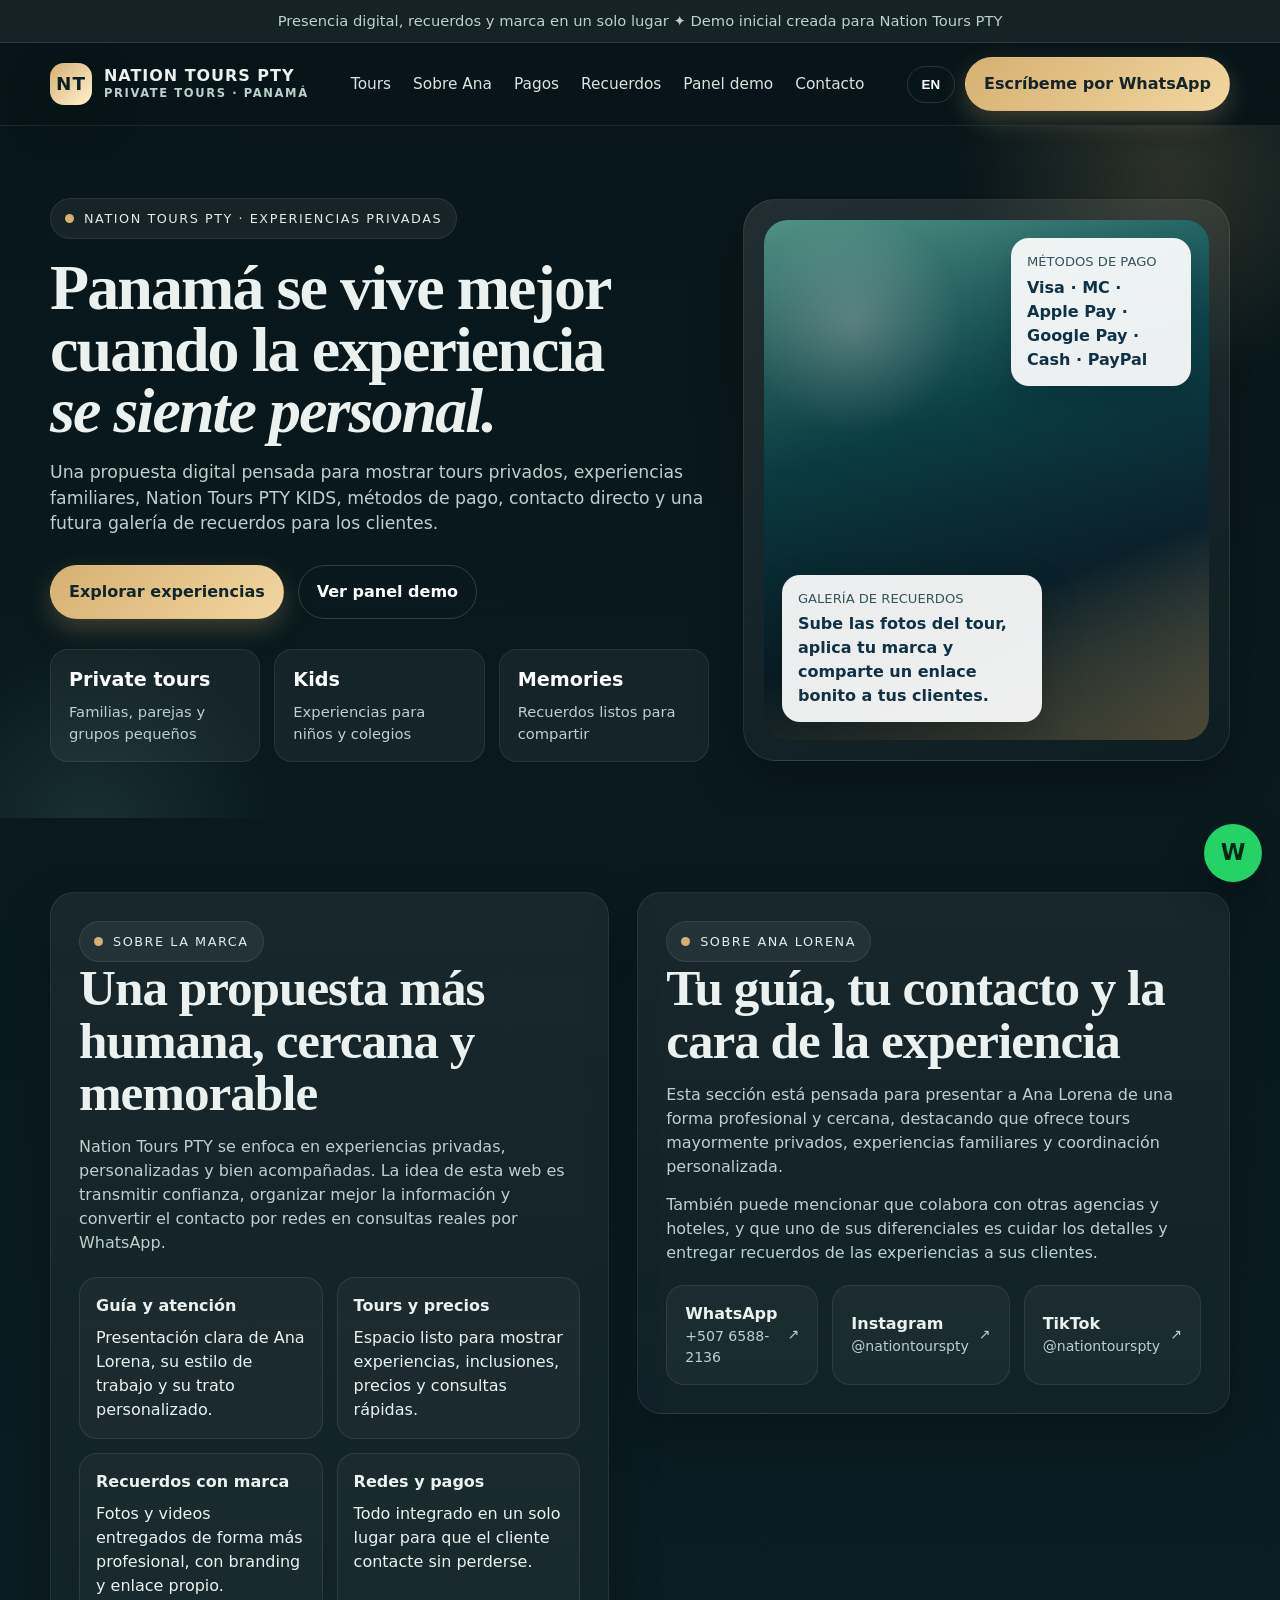
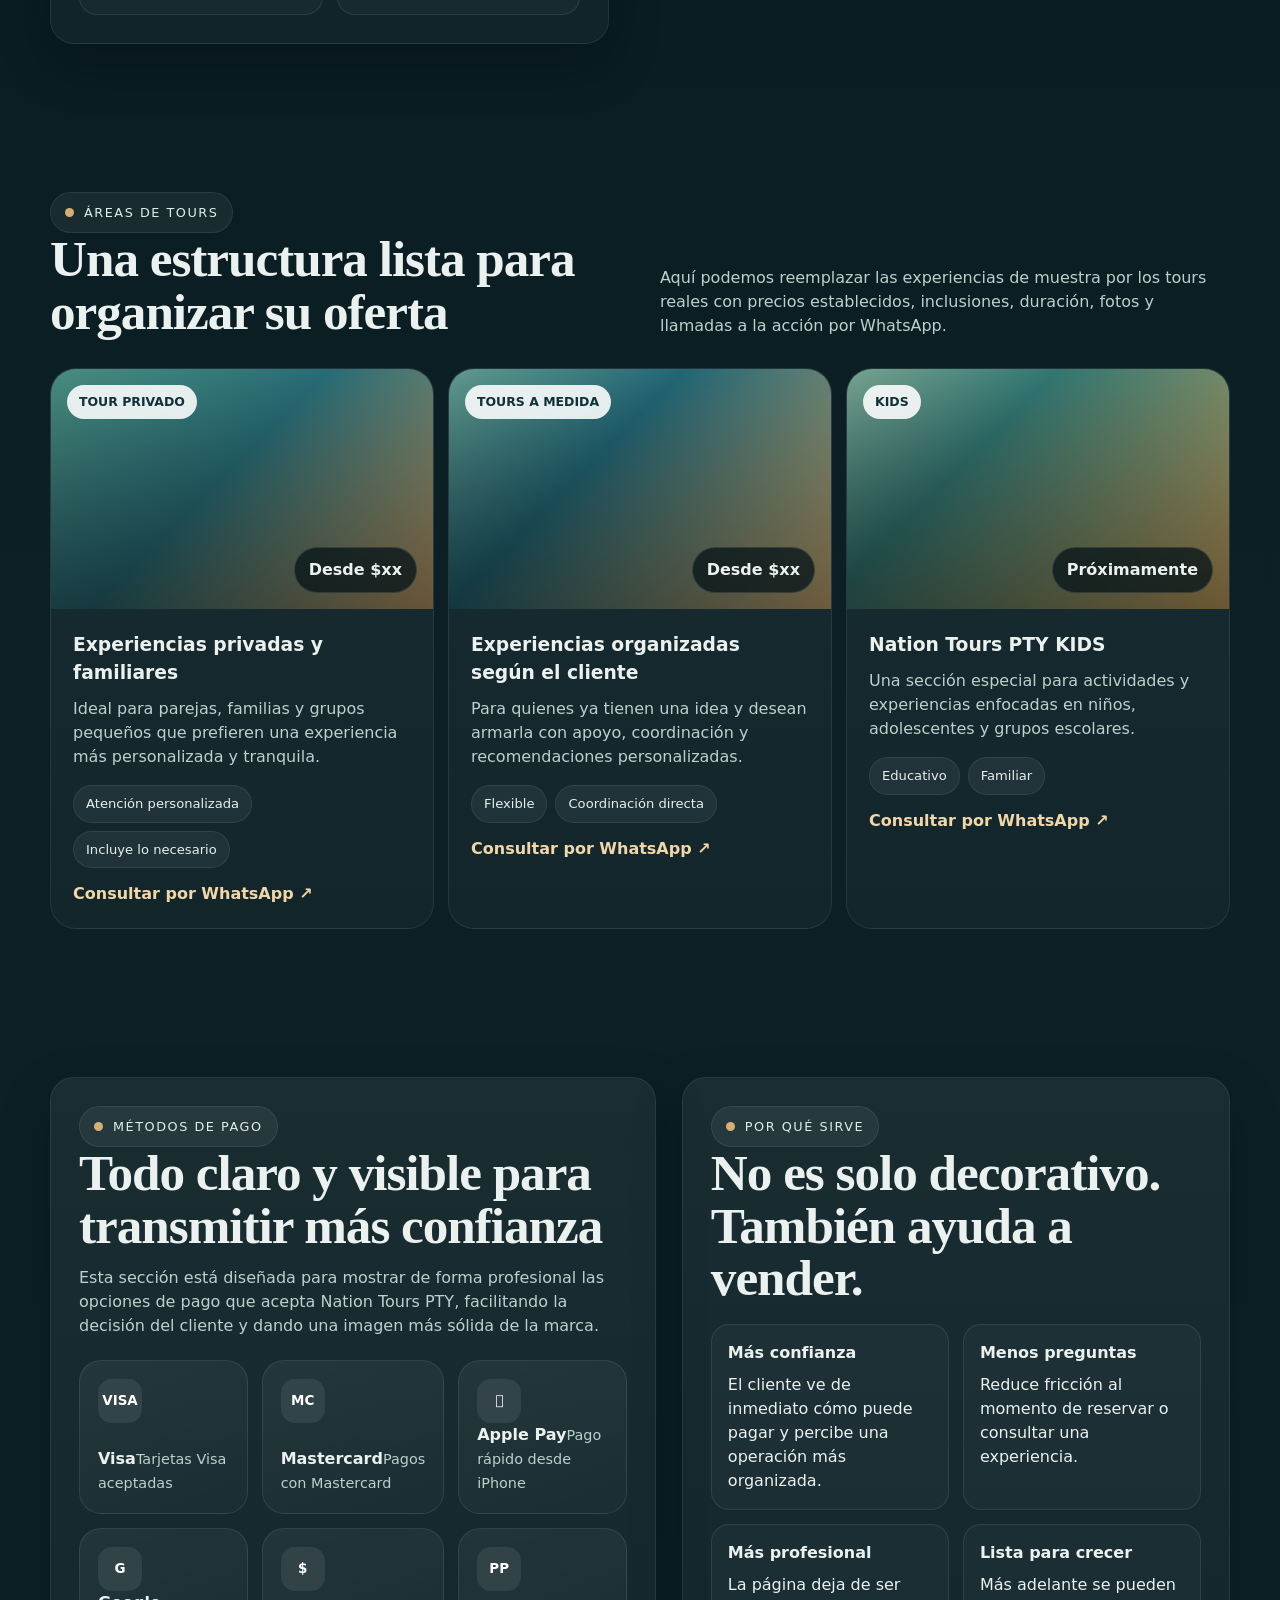
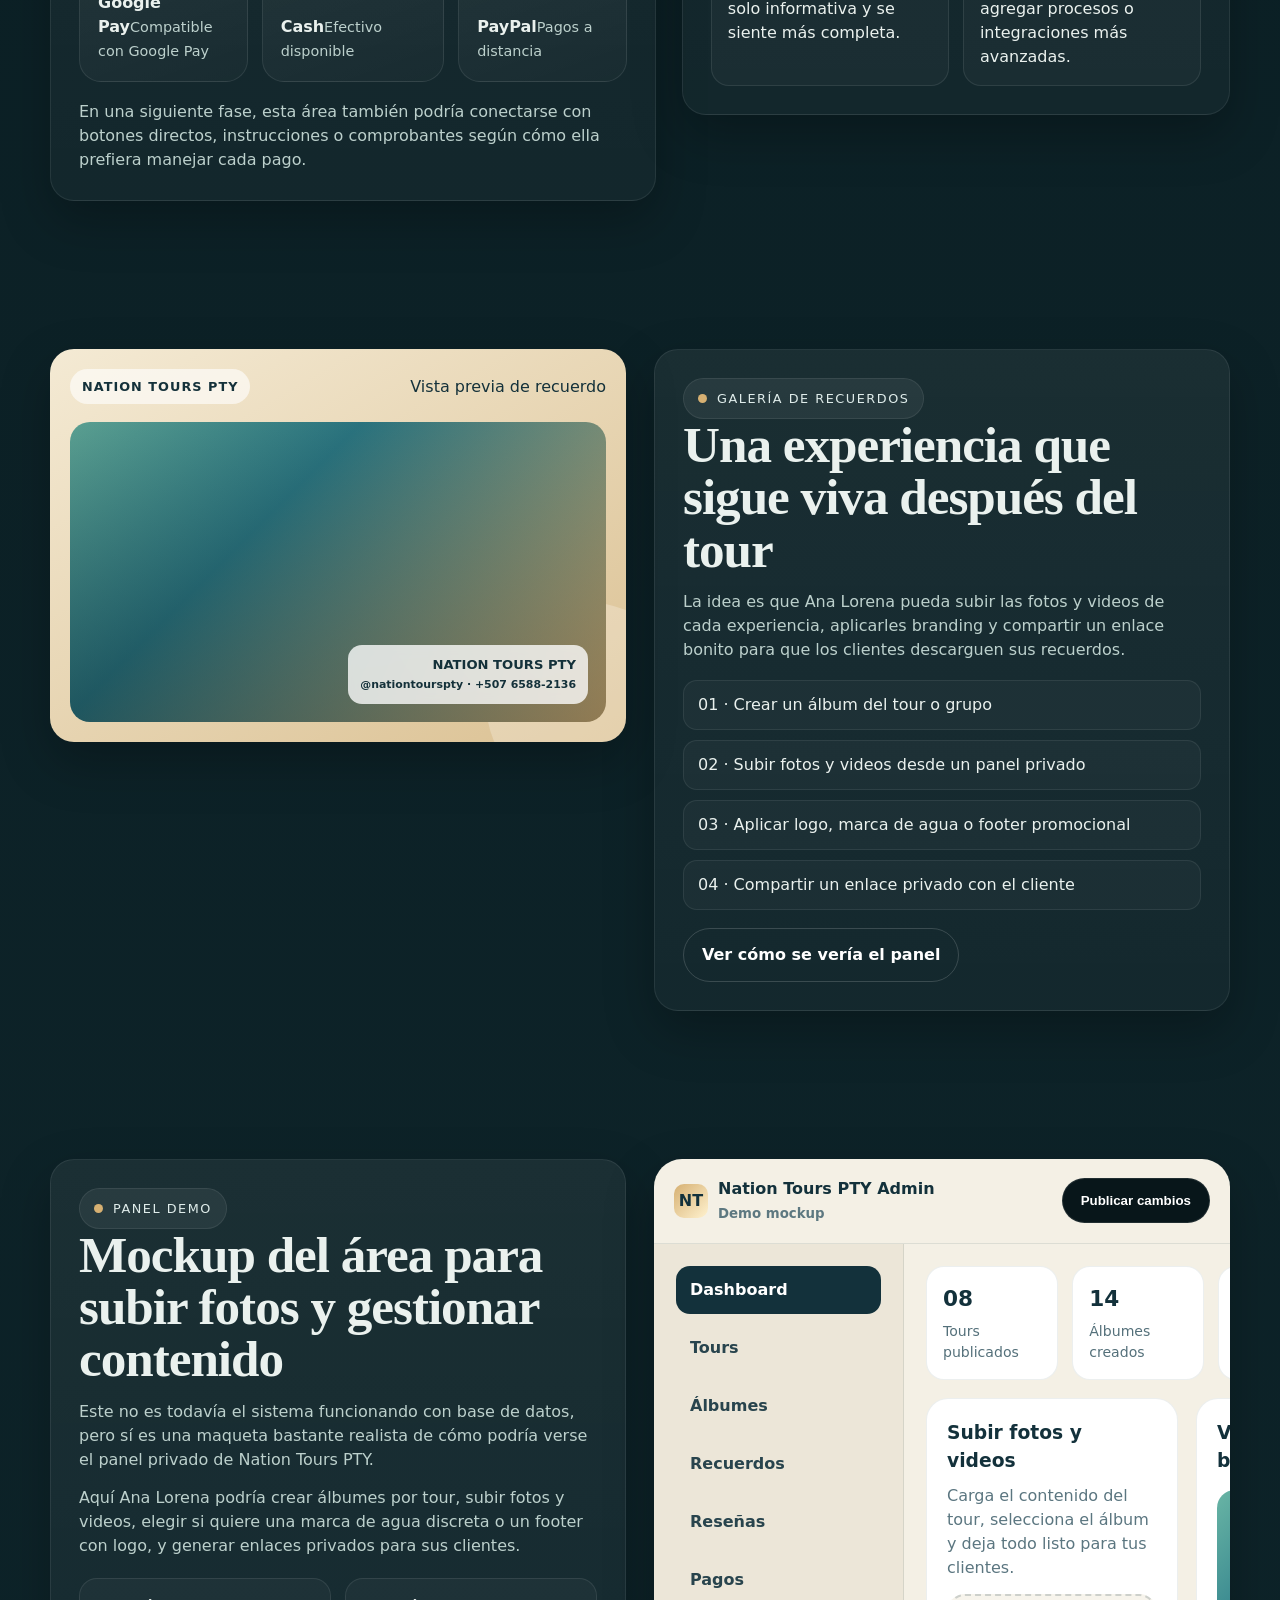
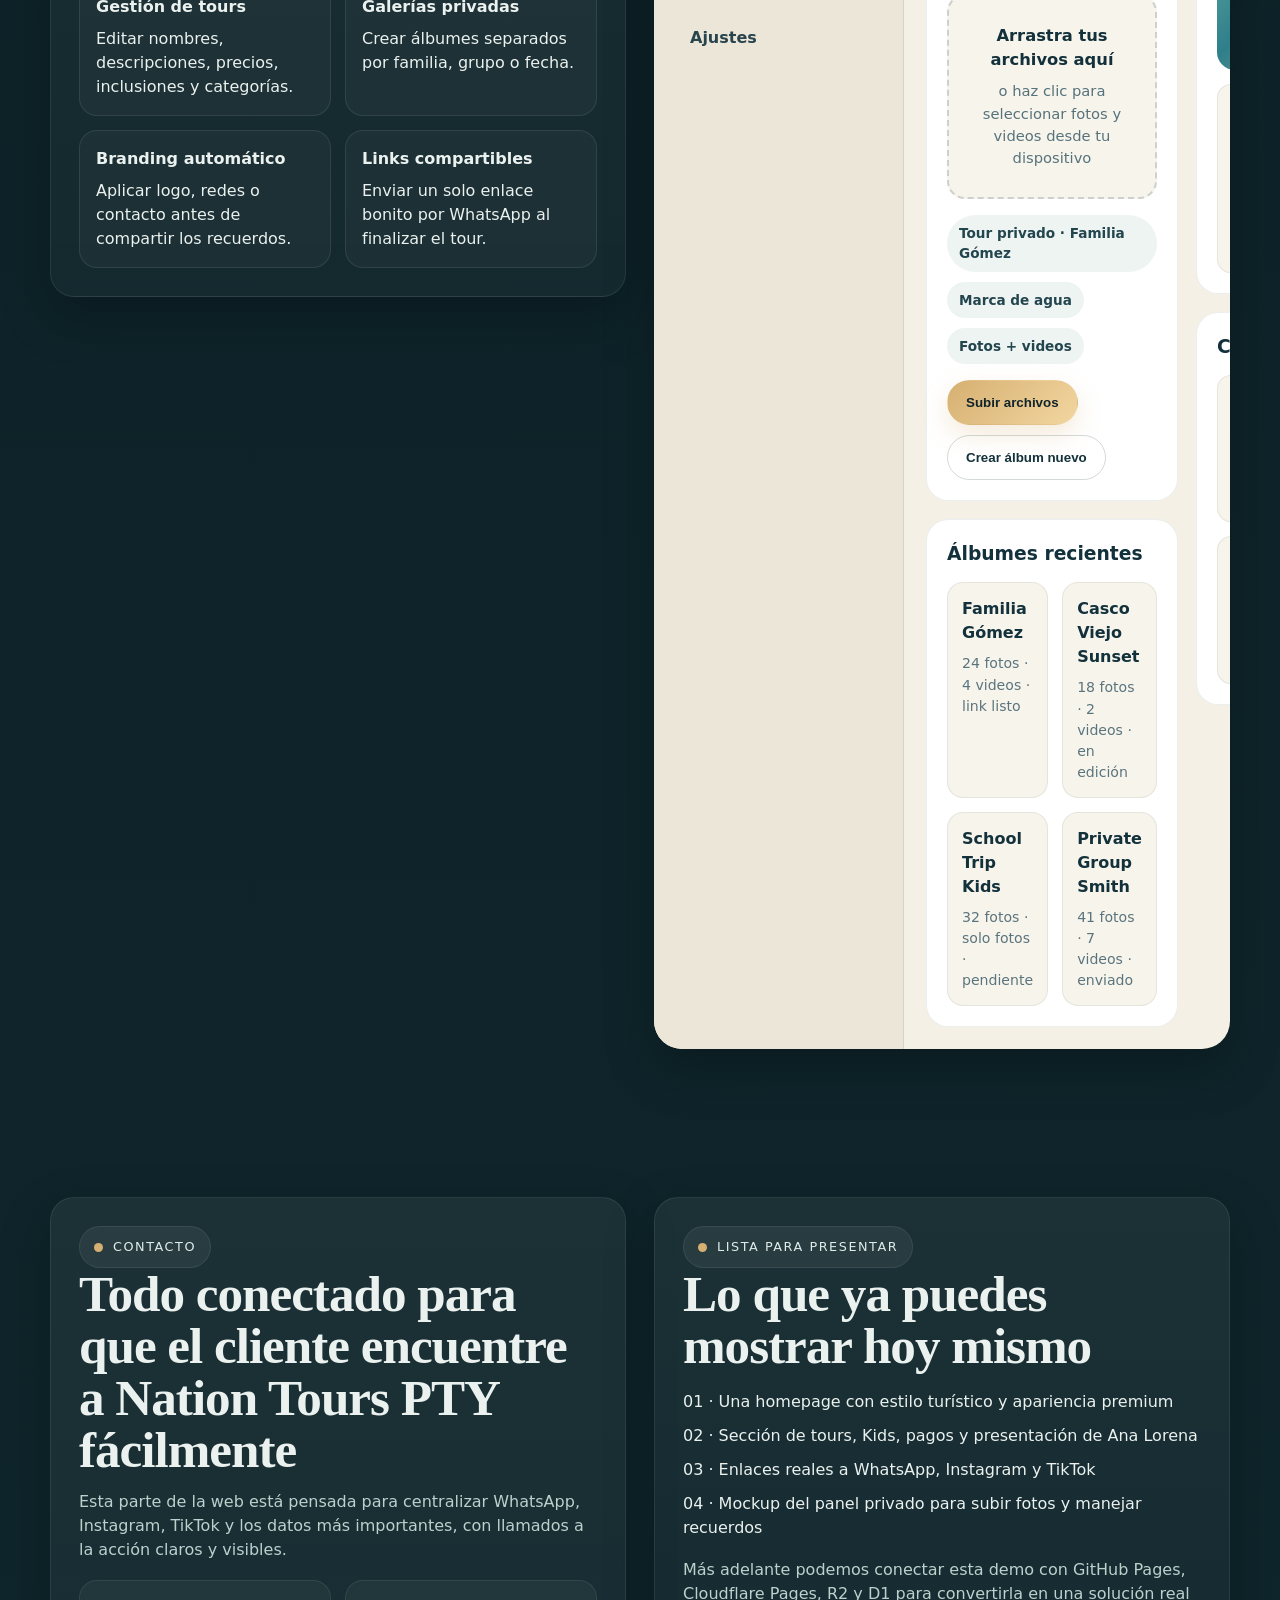
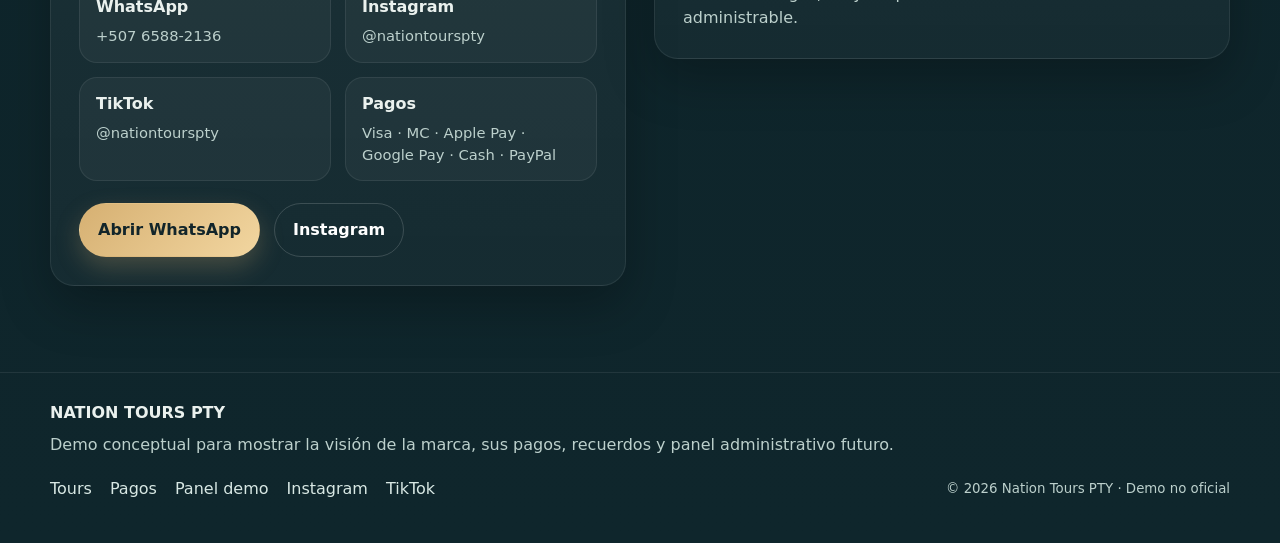
==== index.html @ 3b2e668a "Add files via upload" ====
<!doctype html>
<html lang="es">
<head>
  <meta charset="UTF-8">
  <meta name="viewport" content="width=device-width, initial-scale=1">
  <meta name="theme-color" content="#0b1f24">
  <title>Nation Tours PTY | Tours privados y experiencias en Panamá</title>
  <meta name="description" content="Nation Tours PTY: tours privados, familiares y experiencias personalizadas en Panamá. Conoce a Ana Lorena, revisa métodos de pago, explora Nation Tours PTY KIDS y descubre una demo de la galería de recuerdos.">
  <meta name="robots" content="noindex,nofollow">
  <meta property="og:type" content="website">
  <meta property="og:locale" content="es_PA">
  <meta property="og:title" content="Nation Tours PTY | Panamá a tu manera">
  <meta property="og:description" content="Experiencias privadas, recuerdos inolvidables y atención personalizada en Panamá.">
  <meta property="og:site_name" content="Nation Tours PTY">
  <meta name="twitter:card" content="summary_large_image">
  <meta name="twitter:title" content="Nation Tours PTY | Panamá a tu manera">
  <meta name="twitter:description" content="Tours privados y experiencias auténticas en Panamá.">
  <script type="application/ld+json">
  {
    "@context":"https://schema.org",
    "@type":"Organization",
    "name":"Nation Tours PTY",
    "description":"Experiencias turísticas privadas y personalizadas en Panamá",
    "telephone":"+50765882136",
    "sameAs":[
      "https://www.instagram.com/nationtourspty/",
      "https://www.tiktok.com/@nationtourspty"
    ],
    "areaServed":"Panama",
    "availableLanguage":["es","en"]
  }
  </script>
  <style>
    :root{
      --bg:#08161a;
      --bg2:#0d2328;
      --card:#0f262c;
      --card2:#102e35;
      --surface:#f5f3ec;
      --text:#eaf1ee;
      --muted:#bcd0cc;
      --line:rgba(255,255,255,.1);
      --gold:#d6b072;
      --gold2:#f2d6a0;
      --mint:#8fd0c4;
      --accent:#24c59d;
      --shadow:0 20px 50px rgba(0,0,0,.25);
      --radius:24px;
      --max:1180px;
    }
    *{box-sizing:border-box}
    html{scroll-behavior:smooth}
    body{margin:0;font-family:Inter,ui-sans-serif,system-ui,-apple-system,Segoe UI,Roboto,Arial,sans-serif;background:linear-gradient(180deg,#08161a 0%,#0b1f24 30%,#0f262c 100%);color:var(--text);line-height:1.5}
    img{max-width:100%;display:block}
    a{text-decoration:none;color:inherit}
    .container{width:min(calc(100% - 32px),var(--max));margin:0 auto}
    .skip{position:absolute;left:-9999px;top:auto}
    .skip:focus{left:16px;top:16px;background:#fff;color:#000;padding:10px 12px;border-radius:10px;z-index:1000}
    .announcement{padding:10px 16px;text-align:center;font-size:.92rem;background:rgba(255,255,255,.05);border-bottom:1px solid var(--line);color:var(--muted)}
    .header{position:sticky;top:0;z-index:100;background:rgba(8,22,26,.7);backdrop-filter:blur(14px);border-bottom:1px solid rgba(255,255,255,.08)}
    .nav-wrap{display:flex;align-items:center;justify-content:space-between;gap:18px;padding:14px 0}
    .brand{display:flex;align-items:center;gap:12px;font-weight:800;letter-spacing:.06em}
    .brand-mark{width:42px;height:42px;border-radius:14px;background:linear-gradient(135deg,var(--gold),#fff2cf);color:#0b1f24;display:grid;place-items:center;box-shadow:var(--shadow);font-size:1.15rem;font-weight:900}
    .brand-text{display:flex;flex-direction:column;line-height:1}
    .brand-text span:last-child{font-size:.72rem;color:var(--muted);font-weight:600;letter-spacing:.14em;margin-top:4px}
    .nav{display:flex;gap:22px;align-items:center;color:#dbe9e6}
    .nav a{font-size:.96rem;color:#d7e5e1}
    .nav a:hover,.social-link:hover,.footer-link:hover{color:#fff}
    .nav-actions{display:flex;align-items:center;gap:10px}
    .btn{display:inline-flex;align-items:center;justify-content:center;gap:8px;padding:14px 18px;border-radius:999px;border:1px solid transparent;font-weight:700;transition:.25s ease;cursor:pointer}
    .btn-primary{background:linear-gradient(135deg,var(--gold),var(--gold2));color:#12252a;box-shadow:0 10px 25px rgba(214,176,114,.25)}
    .btn-primary:hover{transform:translateY(-1px)}
    .btn-secondary{background:transparent;border-color:rgba(255,255,255,.16);color:#fff}
    .btn-secondary:hover{background:rgba(255,255,255,.05)}
    .btn-dark{background:#08161a;color:#fff;border-color:rgba(255,255,255,.1)}
    .lang-btn,.menu-btn{background:transparent;border:1px solid rgba(255,255,255,.13);color:#fff;border-radius:999px;padding:10px 14px;font-weight:700;cursor:pointer}
    .menu-btn{display:none}

    .hero{position:relative;overflow:hidden}
    .hero::before,.hero::after{content:"";position:absolute;border-radius:50%;filter:blur(10px)}
    .hero::before{width:460px;height:460px;background:radial-gradient(circle,var(--gold),transparent 65%);top:-180px;right:-120px;opacity:.18}
    .hero::after{width:420px;height:420px;background:radial-gradient(circle,var(--mint),transparent 65%);bottom:-220px;left:-120px;opacity:.12}
    .hero-grid{display:grid;grid-template-columns:1.15fr .85fr;gap:34px;align-items:center;padding:72px 0 56px}
    .eyebrow{display:inline-flex;align-items:center;gap:10px;background:rgba(255,255,255,.06);color:#dfecea;border:1px solid rgba(255,255,255,.08);padding:10px 14px;border-radius:999px;font-size:.8rem;letter-spacing:.12em;text-transform:uppercase}
    .dot{width:9px;height:9px;border-radius:50%;background:var(--gold)}
    h1,h2,h3,h4,p{margin:0}
    h1{font-family:Georgia,"Times New Roman",serif;font-size:clamp(2.8rem,5vw,5.4rem);line-height:.96;margin:18px 0 18px;letter-spacing:-.03em}
    h2{font-family:Georgia,"Times New Roman",serif;font-size:clamp(2rem,4vw,3.3rem);line-height:1.02;letter-spacing:-.02em}
    .hero-copy p{font-size:1.08rem;color:var(--muted);max-width:62ch}
    .hero-actions{display:flex;gap:14px;flex-wrap:wrap;margin-top:28px}
    .hero-meta{display:grid;grid-template-columns:repeat(3,1fr);gap:14px;margin-top:30px}
    .meta-card{background:rgba(255,255,255,.05);border:1px solid rgba(255,255,255,.08);padding:16px 18px;border-radius:18px}
    .meta-card strong{display:block;font-size:1.2rem;color:#fff}
    .meta-card span{display:block;font-size:.92rem;color:var(--muted);margin-top:6px}
    .hero-visual{background:linear-gradient(160deg,rgba(255,255,255,.1),rgba(255,255,255,.02));border:1px solid rgba(255,255,255,.09);border-radius:32px;padding:20px;box-shadow:var(--shadow)}
    .visual-main{height:520px;border-radius:24px;background:
      linear-gradient(180deg,rgba(4,17,20,.2),rgba(4,17,20,.7)),
      radial-gradient(circle at 20% 20%,rgba(255,255,255,.35),transparent 20%),
      linear-gradient(160deg,#66b2a1 0%,#0f5c64 38%,#113144 68%,#f0c887 100%);
      position:relative;overflow:hidden}
    .floating-card{position:absolute;background:rgba(255,255,255,.92);color:#113144;border-radius:18px;padding:14px 16px;box-shadow:0 16px 40px rgba(0,0,0,.18)}
    .floating-card.small{right:18px;top:18px;max-width:180px}
    .floating-card.large{left:18px;bottom:18px;max-width:260px}
    .floating-card span{display:block;font-size:.82rem;color:#35555d}
    .floating-card strong{display:block;font-size:1rem;margin:4px 0 0}

    .section{padding:74px 0}
    .section-head{display:flex;align-items:end;justify-content:space-between;gap:24px;margin-bottom:30px}
    .section-head p{max-width:56ch;color:var(--muted)}
    .about-grid,.memory-grid,.mock-grid,.contact-grid{display:grid;grid-template-columns:1fr 1fr;gap:28px;align-items:start}
    .panel{background:linear-gradient(180deg,rgba(255,255,255,.06),rgba(255,255,255,.03));border:1px solid rgba(255,255,255,.08);border-radius:var(--radius);padding:28px;box-shadow:var(--shadow)}
    .about-card p,.about-copy p,.memory-card p,.contact-copy p,.mock-copy p{color:var(--muted)}
    .about-list,.pay-grid,.tour-grid,.mini-cards,.social-links,.contact-pills,.mock-stats,.admin-options,.album-grid{display:grid;gap:14px}
    .about-list{grid-template-columns:repeat(2,1fr);margin-top:22px}
    .mini{padding:16px;border:1px solid rgba(255,255,255,.09);border-radius:18px;background:rgba(255,255,255,.03)}
    .mini strong{display:block;margin-bottom:8px}
    .tour-grid{grid-template-columns:repeat(3,1fr)}
    .tour-card{overflow:hidden;background:linear-gradient(180deg,rgba(255,255,255,.06),rgba(255,255,255,.03));border:1px solid rgba(255,255,255,.08);border-radius:26px}
    .tour-media{height:240px;padding:16px;display:flex;align-items:flex-start;justify-content:space-between;background-size:cover;background-position:center;position:relative}
    .tour-media::after{content:"";position:absolute;inset:0;background:linear-gradient(180deg,rgba(0,0,0,.08),rgba(0,0,0,.45));z-index:0}
    .tour-media > *{position:relative;z-index:1}
    .tour-city{background:rgba(255,255,255,.88);color:#10313a;padding:8px 12px;border-radius:999px;font-size:.78rem;font-weight:700}
    .tour-price{align-self:flex-end;background:rgba(8,22,26,.78);padding:10px 14px;border-radius:999px;border:1px solid rgba(255,255,255,.12);font-weight:800}
    .tour-body{padding:22px}
    .tour-body p{color:var(--muted);margin:10px 0 16px}
    .pill-row{display:flex;flex-wrap:wrap;gap:8px;margin-bottom:14px}
    .pill{padding:8px 12px;border-radius:999px;background:rgba(255,255,255,.06);border:1px solid rgba(255,255,255,.08);font-size:.82rem;color:#e6efec}
    .tour-actions{display:flex;gap:10px;flex-wrap:wrap}
    .text-link{display:inline-flex;align-items:center;gap:7px;color:#f0d6a8;font-weight:700}

    .payments-wrap{display:grid;grid-template-columns:1.05fr .95fr;gap:26px;align-items:start}
    .pay-grid{grid-template-columns:repeat(3,1fr)}
    .pay-card{min-height:112px;padding:18px;border-radius:22px;border:1px solid rgba(255,255,255,.09);background:linear-gradient(160deg,rgba(255,255,255,.06),rgba(255,255,255,.025));display:flex;flex-direction:column;justify-content:space-between}
    .pay-icon{width:44px;height:44px;border-radius:14px;display:grid;place-items:center;background:rgba(255,255,255,.08);font-weight:900;color:#fff;font-size:.84rem}
    .pay-card strong{font-size:1rem}
    .pay-card span{color:var(--muted);font-size:.9rem}
    .pay-note{margin-top:18px;color:var(--muted)}

    .memory-showcase{padding:20px;border-radius:24px;background:linear-gradient(150deg,#f4ead4,#dbc193);color:#14313a;position:relative;overflow:hidden;box-shadow:var(--shadow)}
    .memory-showcase::before{content:"";position:absolute;inset:auto -60px -60px auto;width:200px;height:200px;border-radius:50%;background:rgba(255,255,255,.24)}
    .memory-header{display:flex;align-items:center;justify-content:space-between;gap:14px;margin-bottom:18px}
    .memory-header .brand-chip{padding:8px 12px;border-radius:999px;background:rgba(255,255,255,.62);font-size:.8rem;font-weight:800;letter-spacing:.08em}
    .photo-preview{height:300px;border-radius:20px;background:linear-gradient(180deg,rgba(5,23,28,.12),rgba(5,23,28,.4)),linear-gradient(135deg,#66b2a1,#2f7f8b 35%,#efbe78);position:relative;overflow:hidden}
    .watermark{position:absolute;right:18px;bottom:18px;background:rgba(255,255,255,.78);backdrop-filter:blur(5px);padding:10px 12px;border-radius:14px;font-size:.82rem;font-weight:800;text-align:right}
    .memory-card .steps{display:grid;gap:10px;margin:18px 0}
    .memory-card .steps div{padding:12px 14px;border:1px solid rgba(255,255,255,.08);background:rgba(255,255,255,.03);border-radius:14px}

    .mock-dashboard{background:#f4f0e5;color:#13313b;border-radius:28px;box-shadow:var(--shadow);overflow:hidden}
    .mock-topbar{display:flex;align-items:center;justify-content:space-between;padding:18px 20px;border-bottom:1px solid rgba(17,49,59,.1)}
    .mock-brand{display:flex;align-items:center;gap:10px;font-weight:900}
    .mock-brand span{width:34px;height:34px;border-radius:10px;background:linear-gradient(135deg,var(--gold),#fff2cf);display:grid;place-items:center}
    .mock-body{display:grid;grid-template-columns:250px 1fr;min-height:680px}
    .mock-sidebar{padding:22px;border-right:1px solid rgba(17,49,59,.1);background:#ece6d8}
    .mock-menu{display:grid;gap:10px}
    .mock-menu a{padding:12px 14px;border-radius:14px;color:#28444d;font-weight:600}
    .mock-menu a.active{background:#13313b;color:#fff}
    .mock-main{padding:22px}
    .mock-stats{grid-template-columns:repeat(4,1fr);margin-bottom:18px}
    .stat{padding:16px;border-radius:18px;background:#fff;border:1px solid rgba(17,49,59,.08)}
    .stat strong{display:block;font-size:1.35rem}
    .stat span{display:block;color:#54707a;font-size:.88rem;margin-top:6px}
    .admin-grid{display:grid;grid-template-columns:1.1fr .9fr;gap:18px}
    .upload-card,.albums-card,.preview-card,.settings-card{background:#fff;border:1px solid rgba(17,49,59,.08);border-radius:22px;padding:20px}
    .dropzone{margin-top:14px;border:2px dashed rgba(19,49,59,.18);border-radius:18px;padding:28px;text-align:center;background:#f7f4ec}
    .dropzone strong{display:block;font-size:1.02rem}
    .dropzone span{display:block;color:#56727b;margin-top:8px;font-size:.92rem}
    .upload-actions,.mock-inline{display:flex;gap:10px;flex-wrap:wrap;margin-top:16px}
    .upload-pill{padding:8px 12px;border-radius:999px;background:#eef4f2;color:#23454e;font-size:.85rem;font-weight:700}
    .album-grid{grid-template-columns:repeat(2,1fr);margin-top:14px}
    .album{padding:14px;border-radius:16px;background:#f7f4ec;border:1px solid rgba(17,49,59,.08)}
    .album strong{display:block}
    .album span{display:block;color:#5a747d;font-size:.88rem;margin-top:8px}
    .watermark-preview{height:180px;border-radius:18px;background:linear-gradient(135deg,#69b5a5,#2f7f8b 38%,#edc47a);position:relative;overflow:hidden}
    .wm-box{position:absolute;right:14px;bottom:14px;background:rgba(255,255,255,.82);padding:10px 12px;border-radius:12px;font-size:.8rem;font-weight:800;text-align:right}
    .admin-options{grid-template-columns:repeat(2,1fr);margin-top:14px}
    .option{padding:14px;border-radius:14px;background:#f7f4ec;border:1px solid rgba(17,49,59,.08)}
    .option strong{display:block;margin-bottom:6px}
    .option span{display:block;font-size:.88rem;color:#5d7680}

    .social-links{grid-template-columns:repeat(3,1fr);margin-top:20px}
    .social-link{padding:16px 18px;border-radius:18px;background:rgba(255,255,255,.04);border:1px solid rgba(255,255,255,.08);display:flex;align-items:center;justify-content:space-between;gap:10px}
    .social-link strong{display:block}
    .social-link span{display:block;color:var(--muted);font-size:.88rem}
    .contact-pills{grid-template-columns:repeat(2,1fr);margin-top:18px}
    .contact-pill{padding:14px 16px;border-radius:18px;background:rgba(255,255,255,.04);border:1px solid rgba(255,255,255,.08)}
    .contact-pill strong{display:block}
    .contact-pill span{display:block;color:var(--muted);margin-top:6px;font-size:.92rem}

    .footer{padding:28px 0 42px;border-top:1px solid rgba(255,255,255,.08);margin-top:12px}
    .footer-wrap{display:flex;align-items:center;justify-content:space-between;gap:20px;flex-wrap:wrap}
    .footer-left p{color:var(--muted);margin-top:8px}
    .footer-links{display:flex;align-items:center;gap:18px;flex-wrap:wrap;color:#d8e8e4}
    .footer small{color:var(--muted)}

    .floating-whatsapp{position:fixed;right:18px;bottom:18px;width:58px;height:58px;border-radius:50%;display:grid;place-items:center;background:#24d366;color:#042714;box-shadow:0 18px 40px rgba(0,0,0,.3);z-index:110;font-size:1.4rem;font-weight:900}

    @media (max-width: 1100px){
      .hero-grid,.payments-wrap,.about-grid,.memory-grid,.mock-grid,.contact-grid,.admin-grid{grid-template-columns:1fr}
      .tour-grid{grid-template-columns:repeat(2,1fr)}
      .pay-grid{grid-template-columns:repeat(2,1fr)}
      .mock-stats{grid-template-columns:repeat(2,1fr)}
      .mock-body{grid-template-columns:1fr}
      .mock-sidebar{border-right:0;border-bottom:1px solid rgba(17,49,59,.1)}
      .social-links{grid-template-columns:1fr}
    }
    @media (max-width: 840px){
      .nav{display:none;position:absolute;left:16px;right:16px;top:74px;background:rgba(8,22,26,.98);border:1px solid rgba(255,255,255,.08);border-radius:20px;padding:16px;flex-direction:column;align-items:flex-start}
      .nav.open{display:flex}
      .menu-btn{display:inline-flex}
      .nav-actions .btn-primary{display:none}
      .hero-grid{padding:54px 0 42px}
      .hero-meta,.about-list,.pay-grid,.tour-grid,.mock-stats,.album-grid,.contact-pills{grid-template-columns:1fr}
      .section-head,.footer-wrap{flex-direction:column;align-items:flex-start}
    }
    @media (max-width: 520px){
      .hero-actions,.tour-actions,.upload-actions{flex-direction:column;align-items:stretch}
      .lang-btn{display:none}
      .visual-main{height:430px}
      h1{font-size:2.5rem}
      h2{font-size:1.9rem}
      .container{width:min(calc(100% - 24px),var(--max))}
      .panel,.tour-body,.pay-card,.upload-card,.albums-card,.preview-card,.settings-card{padding:18px}
      .mock-main,.mock-sidebar{padding:18px}
      .admin-options{grid-template-columns:1fr}
    }
  </style>
</head>
<body>
  <a class="skip" href="#main">Saltar al contenido</a>
  <div class="announcement"><span data-i18n="announce1">Presencia digital, recuerdos y marca en un solo lugar</span> ✦ <span data-i18n="announce2">Demo inicial creada para Nation Tours PTY</span></div>

  <header class="header">
    <div class="container nav-wrap">
      <a href="#inicio" class="brand" aria-label="Nation Tours PTY, inicio">
        <div class="brand-mark">NT</div>
        <div class="brand-text">NATION TOURS PTY<span>PRIVATE TOURS · PANAMÁ</span></div>
      </a>
      <nav class="nav" id="nav">
        <a href="#tours" data-i18n="navTours">Tours</a>
        <a href="#about" data-i18n="navAbout">Sobre Ana</a>
        <a href="#payments" data-i18n="navPayments">Pagos</a>
        <a href="#memories" data-i18n="navMemories">Recuerdos</a>
        <a href="#admin" data-i18n="navAdmin">Panel demo</a>
        <a href="#contact" data-i18n="navContact">Contacto</a>
      </nav>
      <div class="nav-actions">
        <button class="lang-btn" id="langToggle">EN</button>
        <a class="btn btn-primary" href="https://wa.me/50765882136?text=Hola%20Ana%20Lorena%2C%20vi%20la%20web%20de%20Nation%20Tours%20PTY%20y%20quiero%20m%C3%A1s%20informaci%C3%B3n" target="_blank" rel="noopener" data-i18n="navCTA">Escríbeme por WhatsApp</a>
        <button class="menu-btn" id="menuToggle" aria-expanded="false" aria-controls="nav">Menú</button>
      </div>
    </div>
  </header>

  <main id="main">
    <section class="hero" id="inicio">
      <div class="container hero-grid">
        <div class="hero-copy">
          <div class="eyebrow"><span class="dot"></span><span data-i18n="heroEyebrow">NATION TOURS PTY · EXPERIENCIAS PRIVADAS</span></div>
          <h1 data-i18n="heroTitle">Panamá se vive mejor<br>cuando la experiencia<br><em>se siente personal.</em></h1>
          <p data-i18n="heroText">Una propuesta digital pensada para mostrar tours privados, experiencias familiares, Nation Tours PTY KIDS, métodos de pago, contacto directo y una futura galería de recuerdos para los clientes.</p>
          <div class="hero-actions">
            <a class="btn btn-primary" href="#tours" data-i18n="heroBtn1">Explorar experiencias</a>
            <a class="btn btn-secondary" href="#admin" data-i18n="heroBtn2">Ver panel demo</a>
          </div>
          <div class="hero-meta">
            <div class="meta-card"><strong>Private tours</strong><span data-i18n="meta1">Familias, parejas y grupos pequeños</span></div>
            <div class="meta-card"><strong>Kids</strong><span data-i18n="meta2">Experiencias para niños y colegios</span></div>
            <div class="meta-card"><strong>Memories</strong><span data-i18n="meta3">Recuerdos listos para compartir</span></div>
          </div>
        </div>
        <div class="hero-visual">
          <div class="visual-main">
            <div class="floating-card small"><span data-i18n="heroCard1Tag">MÉTODOS DE PAGO</span><strong>Visa · MC · Apple Pay · Google Pay · Cash · PayPal</strong></div>
            <div class="floating-card large"><span data-i18n="heroCard2Tag">GALERÍA DE RECUERDOS</span><strong data-i18n="heroCard2Text">Sube las fotos del tour, aplica tu marca y comparte un enlace bonito a tus clientes.</strong></div>
          </div>
        </div>
      </div>
    </section>

    <section class="section" id="about">
      <div class="container about-grid">
        <div class="panel about-card">
          <div class="eyebrow"><span class="dot"></span><span data-i18n="aboutEyebrow">SOBRE LA MARCA</span></div>
          <h2 data-i18n="aboutTitle">Una propuesta más humana, cercana y memorable</h2>
          <p style="margin-top:16px" data-i18n="aboutText">Nation Tours PTY se enfoca en experiencias privadas, personalizadas y bien acompañadas. La idea de esta web es transmitir confianza, organizar mejor la información y convertir el contacto por redes en consultas reales por WhatsApp.</p>
          <div class="about-list">
            <div class="mini"><strong data-i18n="aboutMini1Title">Guía y atención</strong><span data-i18n="aboutMini1Text">Presentación clara de Ana Lorena, su estilo de trabajo y su trato personalizado.</span></div>
            <div class="mini"><strong data-i18n="aboutMini2Title">Tours y precios</strong><span data-i18n="aboutMini2Text">Espacio listo para mostrar experiencias, inclusiones, precios y consultas rápidas.</span></div>
            <div class="mini"><strong data-i18n="aboutMini3Title">Recuerdos con marca</strong><span data-i18n="aboutMini3Text">Fotos y videos entregados de forma más profesional, con branding y enlace propio.</span></div>
            <div class="mini"><strong data-i18n="aboutMini4Title">Redes y pagos</strong><span data-i18n="aboutMini4Text">Todo integrado en un solo lugar para que el cliente contacte sin perderse.</span></div>
          </div>
        </div>
        <div class="panel about-copy">
          <div class="eyebrow"><span class="dot"></span><span data-i18n="anaEyebrow">SOBRE ANA LORENA</span></div>
          <h2 data-i18n="anaTitle">Tu guía, tu contacto y la cara de la experiencia</h2>
          <p style="margin-top:16px" data-i18n="anaText1">Esta sección está pensada para presentar a Ana Lorena de una forma profesional y cercana, destacando que ofrece tours mayormente privados, experiencias familiares y coordinación personalizada.</p>
          <p style="margin-top:14px" data-i18n="anaText2">También puede mencionar que colabora con otras agencias y hoteles, y que uno de sus diferenciales es cuidar los detalles y entregar recuerdos de las experiencias a sus clientes.</p>
          <div class="social-links">
            <a class="social-link" href="https://wa.me/50765882136" target="_blank" rel="noopener">
              <div><strong>WhatsApp</strong><span>+507 6588-2136</span></div><span>↗</span>
            </a>
            <a class="social-link" href="https://www.instagram.com/nationtourspty/" target="_blank" rel="noopener">
              <div><strong>Instagram</strong><span>@nationtourspty</span></div><span>↗</span>
            </a>
            <a class="social-link" href="https://www.tiktok.com/@nationtourspty" target="_blank" rel="noopener">
              <div><strong>TikTok</strong><span>@nationtourspty</span></div><span>↗</span>
            </a>
          </div>
        </div>
      </div>
    </section>

    <section class="section" id="tours">
      <div class="container">
        <div class="section-head">
          <div>
            <div class="eyebrow"><span class="dot"></span><span data-i18n="toursEyebrow">ÁREAS DE TOURS</span></div>
            <h2 data-i18n="toursTitle">Una estructura lista para organizar su oferta</h2>
          </div>
          <p data-i18n="toursNote">Aquí podemos reemplazar las experiencias de muestra por los tours reales con precios establecidos, inclusiones, duración, fotos y llamadas a la acción por WhatsApp.</p>
        </div>
        <div class="tour-grid">
          <article class="tour-card">
            <div class="tour-media" style="background-image:linear-gradient(180deg,rgba(0,0,0,.08),rgba(0,0,0,.18)),linear-gradient(135deg,#56a697,#2f7f8b 45%,#e8bb79)">
              <span class="tour-city" data-i18n="tour1Badge">TOUR PRIVADO</span>
              <span class="tour-price">Desde $xx</span>
            </div>
            <div class="tour-body">
              <h3 data-i18n="tour1Title">Experiencias privadas y familiares</h3>
              <p data-i18n="tour1Text">Ideal para parejas, familias y grupos pequeños que prefieren una experiencia más personalizada y tranquila.</p>
              <div class="pill-row">
                <span class="pill" data-i18n="tour1Pill1">Atención personalizada</span>
                <span class="pill" data-i18n="tour1Pill2">Incluye lo necesario</span>
              </div>
              <div class="tour-actions">
                <a class="text-link" href="https://wa.me/50765882136?text=Hola%2C%20quiero%20informaci%C3%B3n%20sobre%20sus%20tours%20privados" target="_blank" rel="noopener" data-i18n="tourCTA">Consultar por WhatsApp ↗</a>
              </div>
            </div>
          </article>
          <article class="tour-card">
            <div class="tour-media" style="background-image:linear-gradient(180deg,rgba(0,0,0,.08),rgba(0,0,0,.18)),linear-gradient(135deg,#72b6a8,#28788a 38%,#f0cb86)">
              <span class="tour-city" data-i18n="tour2Badge">TOURS A MEDIDA</span>
              <span class="tour-price">Desde $xx</span>
            </div>
            <div class="tour-body">
              <h3 data-i18n="tour2Title">Experiencias organizadas según el cliente</h3>
              <p data-i18n="tour2Text">Para quienes ya tienen una idea y desean armarla con apoyo, coordinación y recomendaciones personalizadas.</p>
              <div class="pill-row">
                <span class="pill" data-i18n="tour2Pill1">Flexible</span>
                <span class="pill" data-i18n="tour2Pill2">Coordinación directa</span>
              </div>
              <div class="tour-actions">
                <a class="text-link" href="https://wa.me/50765882136?text=Hola%2C%20quiero%20cotizar%20una%20experiencia%20a%20medida" target="_blank" rel="noopener" data-i18n="tourCTA">Consultar por WhatsApp ↗</a>
              </div>
            </div>
          </article>
          <article class="tour-card">
            <div class="tour-media" style="background-image:linear-gradient(180deg,rgba(0,0,0,.08),rgba(0,0,0,.18)),linear-gradient(135deg,#8cc0ab,#3b8b86 34%,#efc26e)">
              <span class="tour-city">KIDS</span>
              <span class="tour-price">Próximamente</span>
            </div>
            <div class="tour-body">
              <h3 data-i18n="tour3Title">Nation Tours PTY KIDS</h3>
              <p data-i18n="tour3Text">Una sección especial para actividades y experiencias enfocadas en niños, adolescentes y grupos escolares.</p>
              <div class="pill-row">
                <span class="pill" data-i18n="tour3Pill1">Educativo</span>
                <span class="pill" data-i18n="tour3Pill2">Familiar</span>
              </div>
              <div class="tour-actions">
                <a class="text-link" href="https://wa.me/50765882136?text=Hola%2C%20quiero%20m%C3%A1s%20informaci%C3%B3n%20sobre%20Nation%20Tours%20PTY%20KIDS" target="_blank" rel="noopener" data-i18n="tourCTA">Consultar por WhatsApp ↗</a>
              </div>
            </div>
          </article>
        </div>
      </div>
    </section>

    <section class="section" id="payments">
      <div class="container payments-wrap">
        <div class="panel">
          <div class="eyebrow"><span class="dot"></span><span data-i18n="payEyebrow">MÉTODOS DE PAGO</span></div>
          <h2 data-i18n="payTitle">Todo claro y visible para transmitir más confianza</h2>
          <p style="margin-top:14px;color:var(--muted)" data-i18n="payText">Esta sección está diseñada para mostrar de forma profesional las opciones de pago que acepta Nation Tours PTY, facilitando la decisión del cliente y dando una imagen más sólida de la marca.</p>
          <div class="pay-grid" style="margin-top:22px">
            <div class="pay-card"><div class="pay-icon">VISA</div><div><strong>Visa</strong><span data-i18n="payVisa">Tarjetas Visa aceptadas</span></div></div>
            <div class="pay-card"><div class="pay-icon">MC</div><div><strong>Mastercard</strong><span data-i18n="payMC">Pagos con Mastercard</span></div></div>
            <div class="pay-card"><div class="pay-icon"></div><div><strong>Apple Pay</strong><span data-i18n="payApple">Pago rápido desde iPhone</span></div></div>
            <div class="pay-card"><div class="pay-icon">G</div><div><strong>Google Pay</strong><span data-i18n="payGoogle">Compatible con Google Pay</span></div></div>
            <div class="pay-card"><div class="pay-icon">$</div><div><strong>Cash</strong><span data-i18n="payCash">Efectivo disponible</span></div></div>
            <div class="pay-card"><div class="pay-icon">PP</div><div><strong>PayPal</strong><span data-i18n="payPP">Pagos a distancia</span></div></div>
          </div>
          <p class="pay-note" data-i18n="payNote">En una siguiente fase, esta área también podría conectarse con botones directos, instrucciones o comprobantes según cómo ella prefiera manejar cada pago.</p>
        </div>
        <div class="panel">
          <div class="eyebrow"><span class="dot"></span><span data-i18n="payWhyEyebrow">POR QUÉ SIRVE</span></div>
          <h2 data-i18n="payWhyTitle">No es solo decorativo. También ayuda a vender.</h2>
          <div class="about-list" style="margin-top:20px">
            <div class="mini"><strong data-i18n="payMini1Title">Más confianza</strong><span data-i18n="payMini1Text">El cliente ve de inmediato cómo puede pagar y percibe una operación más organizada.</span></div>
            <div class="mini"><strong data-i18n="payMini2Title">Menos preguntas</strong><span data-i18n="payMini2Text">Reduce fricción al momento de reservar o consultar una experiencia.</span></div>
            <div class="mini"><strong data-i18n="payMini3Title">Más profesional</strong><span data-i18n="payMini3Text">La página deja de ser solo informativa y se siente más completa.</span></div>
            <div class="mini"><strong data-i18n="payMini4Title">Lista para crecer</strong><span data-i18n="payMini4Text">Más adelante se pueden agregar procesos o integraciones más avanzadas.</span></div>
          </div>
        </div>
      </div>
    </section>

    <section class="section" id="memories">
      <div class="container memory-grid">
        <div class="memory-showcase">
          <div class="memory-header"><span class="brand-chip">NATION TOURS PTY</span><span data-i18n="memoryPreview">Vista previa de recuerdo</span></div>
          <div class="photo-preview">
            <div class="watermark">NATION TOURS PTY<br><small>@nationtourspty · +507 6588-2136</small></div>
          </div>
        </div>
        <div class="panel memory-card">
          <div class="eyebrow"><span class="dot"></span><span data-i18n="memoryEyebrow">GALERÍA DE RECUERDOS</span></div>
          <h2 data-i18n="memoryTitle">Una experiencia que sigue viva después del tour</h2>
          <p style="margin-top:14px" data-i18n="memoryText">La idea es que Ana Lorena pueda subir las fotos y videos de cada experiencia, aplicarles branding y compartir un enlace bonito para que los clientes descarguen sus recuerdos.</p>
          <div class="steps">
            <div data-i18n="memoryStep1">01 · Crear un álbum del tour o grupo</div>
            <div data-i18n="memoryStep2">02 · Subir fotos y videos desde un panel privado</div>
            <div data-i18n="memoryStep3">03 · Aplicar logo, marca de agua o footer promocional</div>
            <div data-i18n="memoryStep4">04 · Compartir un enlace privado con el cliente</div>
          </div>
          <a class="btn btn-secondary" href="#admin" data-i18n="memoryCTA">Ver cómo se vería el panel</a>
        </div>
      </div>
    </section>

    <section class="section" id="admin">
      <div class="container mock-grid">
        <div class="panel mock-copy">
          <div class="eyebrow"><span class="dot"></span><span data-i18n="adminEyebrow">PANEL DEMO</span></div>
          <h2 data-i18n="adminTitle">Mockup del área para subir fotos y gestionar contenido</h2>
          <p style="margin-top:14px" data-i18n="adminText1">Este no es todavía el sistema funcionando con base de datos, pero sí es una maqueta bastante realista de cómo podría verse el panel privado de Nation Tours PTY.</p>
          <p style="margin-top:14px" data-i18n="adminText2">Aquí Ana Lorena podría crear álbumes por tour, subir fotos y videos, elegir si quiere una marca de agua discreta o un footer con logo, y generar enlaces privados para sus clientes.</p>
          <div class="about-list" style="margin-top:20px">
            <div class="mini"><strong data-i18n="adminMini1Title">Gestión de tours</strong><span data-i18n="adminMini1Text">Editar nombres, descripciones, precios, inclusiones y categorías.</span></div>
            <div class="mini"><strong data-i18n="adminMini2Title">Galerías privadas</strong><span data-i18n="adminMini2Text">Crear álbumes separados por familia, grupo o fecha.</span></div>
            <div class="mini"><strong data-i18n="adminMini3Title">Branding automático</strong><span data-i18n="adminMini3Text">Aplicar logo, redes o contacto antes de compartir los recuerdos.</span></div>
            <div class="mini"><strong data-i18n="adminMini4Title">Links compartibles</strong><span data-i18n="adminMini4Text">Enviar un solo enlace bonito por WhatsApp al finalizar el tour.</span></div>
          </div>
        </div>
        <div class="mock-dashboard" aria-label="Mockup del panel administrativo">
          <div class="mock-topbar">
            <div class="mock-brand"><span>NT</span> <div>Nation Tours PTY Admin<br><small style="font-weight:600;color:#5d7880">Demo mockup</small></div></div>
            <button class="btn btn-dark" type="button">Publicar cambios</button>
          </div>
          <div class="mock-body">
            <aside class="mock-sidebar">
              <div class="mock-menu">
                <a href="javascript:void(0)" class="active">Dashboard</a>
                <a href="javascript:void(0)">Tours</a>
                <a href="javascript:void(0)">Álbumes</a>
                <a href="javascript:void(0)">Recuerdos</a>
                <a href="javascript:void(0)">Reseñas</a>
                <a href="javascript:void(0)">Pagos</a>
                <a href="javascript:void(0)">Ajustes</a>
              </div>
            </aside>
            <div class="mock-main">
              <div class="mock-stats">
                <div class="stat"><strong>08</strong><span>Tours publicados</span></div>
                <div class="stat"><strong>14</strong><span>Álbumes creados</span></div>
                <div class="stat"><strong>236</strong><span>Fotos disponibles</span></div>
                <div class="stat"><strong>09</strong><span>Links compartidos</span></div>
              </div>
              <div class="admin-grid">
                <div>
                  <div class="upload-card">
                    <h3>Subir fotos y videos</h3>
                    <p style="color:#5b7680;margin-top:8px">Carga el contenido del tour, selecciona el álbum y deja todo listo para tus clientes.</p>
                    <div class="dropzone">
                      <strong>Arrastra tus archivos aquí</strong>
                      <span>o haz clic para seleccionar fotos y videos desde tu dispositivo</span>
                    </div>
                    <div class="upload-actions">
                      <span class="upload-pill">Tour privado · Familia Gómez</span>
                      <span class="upload-pill">Marca de agua</span>
                      <span class="upload-pill">Fotos + videos</span>
                    </div>
                    <div class="mock-inline">
                      <button class="btn btn-primary" type="button">Subir archivos</button>
                      <button class="btn btn-secondary" type="button" style="color:#13313b;border-color:rgba(19,49,59,.18)">Crear álbum nuevo</button>
                    </div>
                  </div>
                  <div class="albums-card" style="margin-top:18px">
                    <h3>Álbumes recientes</h3>
                    <div class="album-grid">
                      <div class="album"><strong>Familia Gómez</strong><span>24 fotos · 4 videos · link listo</span></div>
                      <div class="album"><strong>Casco Viejo Sunset</strong><span>18 fotos · 2 videos · en edición</span></div>
                      <div class="album"><strong>School Trip Kids</strong><span>32 fotos · solo fotos · pendiente</span></div>
                      <div class="album"><strong>Private Group Smith</strong><span>41 fotos · 7 videos · enviado</span></div>
                    </div>
                  </div>
                </div>
                <div>
                  <div class="preview-card">
                    <h3>Vista previa del branding</h3>
                    <div class="watermark-preview" style="margin-top:14px">
                      <div class="wm-box">NATION TOURS PTY<br><small>IG · TikTok · WhatsApp</small></div>
                    </div>
                    <div class="admin-options">
                      <div class="option"><strong>Logo discreto</strong><span>Ubicado en una esquina de la imagen</span></div>
                      <div class="option"><strong>Footer promocional</strong><span>Con redes, teléfono y web</span></div>
                    </div>
                  </div>
                  <div class="settings-card" style="margin-top:18px">
                    <h3>Configuraciones rápidas</h3>
                    <div class="admin-options">
                      <div class="option"><strong>Acceso privado</strong><span>Link único por cliente o grupo</span></div>
                      <div class="option"><strong>Vigencia</strong><span>Definir cuántos días dura el enlace</span></div>
                      <div class="option"><strong>Review post-tour</strong><span>Botón para dejar una reseña</span></div>
                      <div class="option"><strong>Descarga</strong><span>Permitir una o varias descargas</span></div>
                    </div>
                  </div>
                </div>
              </div>
            </div>
          </div>
        </div>
      </div>
    </section>

    <section class="section" id="contact">
      <div class="container contact-grid">
        <div class="panel contact-copy">
          <div class="eyebrow"><span class="dot"></span><span data-i18n="contactEyebrow">CONTACTO</span></div>
          <h2 data-i18n="contactTitle">Todo conectado para que el cliente encuentre a Nation Tours PTY fácilmente</h2>
          <p style="margin-top:14px" data-i18n="contactText">Esta parte de la web está pensada para centralizar WhatsApp, Instagram, TikTok y los datos más importantes, con llamados a la acción claros y visibles.</p>
          <div class="contact-pills">
            <div class="contact-pill"><strong>WhatsApp</strong><span>+507 6588-2136</span></div>
            <div class="contact-pill"><strong>Instagram</strong><span>@nationtourspty</span></div>
            <div class="contact-pill"><strong>TikTok</strong><span>@nationtourspty</span></div>
            <div class="contact-pill"><strong>Pagos</strong><span>Visa · MC · Apple Pay · Google Pay · Cash · PayPal</span></div>
          </div>
          <div class="hero-actions" style="margin-top:22px">
            <a class="btn btn-primary" href="https://wa.me/50765882136?text=Hola%20Ana%20Lorena%2C%20quiero%20m%C3%A1s%20informaci%C3%B3n%20sobre%20Nation%20Tours%20PTY" target="_blank" rel="noopener" data-i18n="contactBtn1">Abrir WhatsApp</a>
            <a class="btn btn-secondary" href="https://www.instagram.com/nationtourspty/" target="_blank" rel="noopener">Instagram</a>
          </div>
        </div>
        <div class="panel">
          <div class="eyebrow"><span class="dot"></span><span data-i18n="readyEyebrow">LISTA PARA PRESENTAR</span></div>
          <h2 data-i18n="readyTitle">Lo que ya puedes mostrar hoy mismo</h2>
          <div class="steps" style="display:grid;gap:10px;margin-top:18px">
            <div data-i18n="ready1">01 · Una homepage con estilo turístico y apariencia premium</div>
            <div data-i18n="ready2">02 · Sección de tours, Kids, pagos y presentación de Ana Lorena</div>
            <div data-i18n="ready3">03 · Enlaces reales a WhatsApp, Instagram y TikTok</div>
            <div data-i18n="ready4">04 · Mockup del panel privado para subir fotos y manejar recuerdos</div>
          </div>
          <p style="margin-top:18px;color:var(--muted)" data-i18n="readyNote">Más adelante podemos conectar esta demo con GitHub Pages, Cloudflare Pages, R2 y D1 para convertirla en una solución real administrable.</p>
        </div>
      </div>
    </section>
  </main>

  <footer class="footer">
    <div class="container footer-wrap">
      <div class="footer-left">
        <strong>NATION TOURS PTY</strong>
        <p data-i18n="footerText">Demo conceptual para mostrar la visión de la marca, sus pagos, recuerdos y panel administrativo futuro.</p>
      </div>
      <div class="footer-links">
        <a class="footer-link" href="#tours" data-i18n="navTours">Tours</a>
        <a class="footer-link" href="#payments" data-i18n="navPayments">Pagos</a>
        <a class="footer-link" href="#admin" data-i18n="navAdmin">Panel demo</a>
        <a class="footer-link" href="https://www.instagram.com/nationtourspty/" target="_blank" rel="noopener">Instagram</a>
        <a class="footer-link" href="https://www.tiktok.com/@nationtourspty" target="_blank" rel="noopener">TikTok</a>
      </div>
      <small>© <span id="year"></span> Nation Tours PTY · Demo no oficial</small>
    </div>
  </footer>

  <a class="floating-whatsapp" href="https://wa.me/50765882136?text=Hola%20Ana%20Lorena%2C%20quiero%20m%C3%A1s%20informaci%C3%B3n" target="_blank" rel="noopener" aria-label="Abrir WhatsApp">W</a>

  <script>
    document.getElementById('year').textContent = new Date().getFullYear();
    const menuToggle = document.getElementById('menuToggle');
    const nav = document.getElementById('nav');
    menuToggle?.addEventListener('click', () => {
      const open = nav.classList.toggle('open');
      menuToggle.setAttribute('aria-expanded', open ? 'true' : 'false');
    });

    const translations = {
      es: {
        announce1:'Presencia digital, recuerdos y marca en un solo lugar', announce2:'Demo inicial creada para Nation Tours PTY', navTours:'Tours', navAbout:'Sobre Ana', navPayments:'Pagos', navMemories:'Recuerdos', navAdmin:'Panel demo', navContact:'Contacto', navCTA:'Escríbeme por WhatsApp', heroEyebrow:'NATION TOURS PTY · EXPERIENCIAS PRIVADAS', heroTitle:'Panamá se vive mejor<br>cuando la experiencia<br><em>se siente personal.</em>', heroText:'Una propuesta digital pensada para mostrar tours privados, experiencias familiares, Nation Tours PTY KIDS, métodos de pago, contacto directo y una futura galería de recuerdos para los clientes.', heroBtn1:'Explorar experiencias', heroBtn2:'Ver panel demo', meta1:'Familias, parejas y grupos pequeños', meta2:'Experiencias para niños y colegios', meta3:'Recuerdos listos para compartir', heroCard1Tag:'MÉTODOS DE PAGO', heroCard2Tag:'GALERÍA DE RECUERDOS', heroCard2Text:'Sube las fotos del tour, aplica tu marca y comparte un enlace bonito a tus clientes.', aboutEyebrow:'SOBRE LA MARCA', aboutTitle:'Una propuesta más humana, cercana y memorable', aboutText:'Nation Tours PTY se enfoca en experiencias privadas, personalizadas y bien acompañadas. La idea de esta web es transmitir confianza, organizar mejor la información y convertir el contacto por redes en consultas reales por WhatsApp.', aboutMini1Title:'Guía y atención', aboutMini1Text:'Presentación clara de Ana Lorena, su estilo de trabajo y su trato personalizado.', aboutMini2Title:'Tours y precios', aboutMini2Text:'Espacio listo para mostrar experiencias, inclusiones, precios y consultas rápidas.', aboutMini3Title:'Recuerdos con marca', aboutMini3Text:'Fotos y videos entregados de forma más profesional, con branding y enlace propio.', aboutMini4Title:'Redes y pagos', aboutMini4Text:'Todo integrado en un solo lugar para que el cliente contacte sin perderse.', anaEyebrow:'SOBRE ANA LORENA', anaTitle:'Tu guía, tu contacto y la cara de la experiencia', anaText1:'Esta sección está pensada para presentar a Ana Lorena de una forma profesional y cercana, destacando que ofrece tours mayormente privados, experiencias familiares y coordinación personalizada.', anaText2:'También puede mencionar que colabora con otras agencias y hoteles, y que uno de sus diferenciales es cuidar los detalles y entregar recuerdos de las experiencias a sus clientes.', toursEyebrow:'ÁREAS DE TOURS', toursTitle:'Una estructura lista para organizar su oferta', toursNote:'Aquí podemos reemplazar las experiencias de muestra por los tours reales con precios establecidos, inclusiones, duración, fotos y llamadas a la acción por WhatsApp.', tour1Badge:'TOUR PRIVADO', tour1Title:'Experiencias privadas y familiares', tour1Text:'Ideal para parejas, familias y grupos pequeños que prefieren una experiencia más personalizada y tranquila.', tour1Pill1:'Atención personalizada', tour1Pill2:'Incluye lo necesario', tour2Badge:'TOURS A MEDIDA', tour2Title:'Experiencias organizadas según el cliente', tour2Text:'Para quienes ya tienen una idea y desean armarla con apoyo, coordinación y recomendaciones personalizadas.', tour2Pill1:'Flexible', tour2Pill2:'Coordinación directa', tour3Title:'Nation Tours PTY KIDS', tour3Text:'Una sección especial para actividades y experiencias enfocadas en niños, adolescentes y grupos escolares.', tour3Pill1:'Educativo', tour3Pill2:'Familiar', tourCTA:'Consultar por WhatsApp ↗', payEyebrow:'MÉTODOS DE PAGO', payTitle:'Todo claro y visible para transmitir más confianza', payText:'Esta sección está diseñada para mostrar de forma profesional las opciones de pago que acepta Nation Tours PTY, facilitando la decisión del cliente y dando una imagen más sólida de la marca.', payVisa:'Tarjetas Visa aceptadas', payMC:'Pagos con Mastercard', payApple:'Pago rápido desde iPhone', payGoogle:'Compatible con Google Pay', payCash:'Efectivo disponible', payPP:'Pagos a distancia', payNote:'En una siguiente fase, esta área también podría conectarse con botones directos, instrucciones o comprobantes según cómo ella prefiera manejar cada pago.', payWhyEyebrow:'POR QUÉ SIRVE', payWhyTitle:'No es solo decorativo. También ayuda a vender.', payMini1Title:'Más confianza', payMini1Text:'El cliente ve de inmediato cómo puede pagar y percibe una operación más organizada.', payMini2Title:'Menos preguntas', payMini2Text:'Reduce fricción al momento de reservar o consultar una experiencia.', payMini3Title:'Más profesional', payMini3Text:'La página deja de ser solo informativa y se siente más completa.', payMini4Title:'Lista para crecer', payMini4Text:'Más adelante se pueden agregar procesos o integraciones más avanzadas.', memoryPreview:'Vista previa de recuerdo', memoryEyebrow:'GALERÍA DE RECUERDOS', memoryTitle:'Una experiencia que sigue viva después del tour', memoryText:'La idea es que Ana Lorena pueda subir las fotos y videos de cada experiencia, aplicarles branding y compartir un enlace bonito para que los clientes descarguen sus recuerdos.', memoryStep1:'01 · Crear un álbum del tour o grupo', memoryStep2:'02 · Subir fotos y videos desde un panel privado', memoryStep3:'03 · Aplicar logo, marca de agua o footer promocional', memoryStep4:'04 · Compartir un enlace privado con el cliente', memoryCTA:'Ver cómo se vería el panel', adminEyebrow:'PANEL DEMO', adminTitle:'Mockup del área para subir fotos y gestionar contenido', adminText1:'Este no es todavía el sistema funcionando con base de datos, pero sí es una maqueta bastante realista de cómo podría verse el panel privado de Nation Tours PTY.', adminText2:'Aquí Ana Lorena podría crear álbumes por tour, subir fotos y videos, elegir si quiere una marca de agua discreta o un footer con logo, y generar enlaces privados para sus clientes.', adminMini1Title:'Gestión de tours', adminMini1Text:'Editar nombres, descripciones, precios, inclusiones y categorías.', adminMini2Title:'Galerías privadas', adminMini2Text:'Crear álbumes separados por familia, grupo o fecha.', adminMini3Title:'Branding automático', adminMini3Text:'Aplicar logo, redes o contacto antes de compartir los recuerdos.', adminMini4Title:'Links compartibles', adminMini4Text:'Enviar un solo enlace bonito por WhatsApp al finalizar el tour.', contactEyebrow:'CONTACTO', contactTitle:'Todo conectado para que el cliente encuentre a Nation Tours PTY fácilmente', contactText:'Esta parte de la web está pensada para centralizar WhatsApp, Instagram, TikTok y los datos más importantes, con llamados a la acción claros y visibles.', contactBtn1:'Abrir WhatsApp', readyEyebrow:'LISTA PARA PRESENTAR', readyTitle:'Lo que ya puedes mostrar hoy mismo', ready1:'01 · Una homepage con estilo turístico y apariencia premium', ready2:'02 · Sección de tours, Kids, pagos y presentación de Ana Lorena', ready3:'03 · Enlaces reales a WhatsApp, Instagram y TikTok', ready4:'04 · Mockup del panel privado para subir fotos y manejar recuerdos', readyNote:'Más adelante podemos conectar esta demo con GitHub Pages, Cloudflare Pages, R2 y D1 para convertirla en una solución real administrable.', footerText:'Demo conceptual para mostrar la visión de la marca, sus pagos, recuerdos y panel administrativo futuro.'
      },
      en: {
        announce1:'Digital presence, memories and brand in one place', announce2:'Initial demo created for Nation Tours PTY', navTours:'Tours', navAbout:'About Ana', navPayments:'Payments', navMemories:'Memories', navAdmin:'Admin mockup', navContact:'Contact', navCTA:'Message on WhatsApp', heroEyebrow:'NATION TOURS PTY · PRIVATE EXPERIENCES', heroTitle:'Panama feels better<br>when the experience<br><em>feels personal.</em>', heroText:'A digital proposal designed to showcase private tours, family experiences, Nation Tours PTY KIDS, payment methods, direct contact and a future memories gallery for clients.', heroBtn1:'Explore experiences', heroBtn2:'View admin mockup', meta1:'Families, couples and small groups', meta2:'Experiences for kids and schools', meta3:'Memories ready to share', heroCard1Tag:'PAYMENT METHODS', heroCard2Tag:'MEMORIES GALLERY', heroCard2Text:'Upload tour photos, apply your branding and share a beautiful link with your clients.', aboutEyebrow:'ABOUT THE BRAND', aboutTitle:'A more human, close and memorable proposal', aboutText:'Nation Tours PTY focuses on private, personalized and carefully guided experiences. The goal of this website is to build trust, organize information better and turn social media attention into real WhatsApp inquiries.', aboutMini1Title:'Guide and service', aboutMini1Text:'A clear presentation of Ana Lorena, her style and her personalized attention.', aboutMini2Title:'Tours and pricing', aboutMini2Text:'Space ready to display experiences, inclusions, prices and quick inquiries.', aboutMini3Title:'Branded memories', aboutMini3Text:'Photos and videos delivered in a more professional way, with branding and a dedicated link.', aboutMini4Title:'Social and payments', aboutMini4Text:'Everything integrated in one place so the client can contact easily.', anaEyebrow:'ABOUT ANA LORENA', anaTitle:'Your guide, your contact and the face of the experience', anaText1:'This section is designed to present Ana Lorena in a professional yet approachable way, highlighting that she mainly offers private tours, family experiences and personalized coordination.', anaText2:'It can also mention that she collaborates with agencies and hotels, and that one of her differentiators is taking care of details and delivering memories from each experience.', toursEyebrow:'TOUR AREAS', toursTitle:'A structure ready to organize her offer', toursNote:'Here we can replace the sample experiences with the real tours, prices, inclusions, duration, photos and WhatsApp calls to action.', tour1Badge:'PRIVATE TOUR', tour1Title:'Private and family experiences', tour1Text:'Ideal for couples, families and small groups who prefer a more personalized and relaxed experience.', tour1Pill1:'Personalized service', tour1Pill2:'Includes key details', tour2Badge:'TAILORED TOURS', tour2Title:'Experiences organized around the client', tour2Text:'For travelers who already have an idea and want help shaping it with guidance, coordination and personalized recommendations.', tour2Pill1:'Flexible', tour2Pill2:'Direct coordination', tour3Title:'Nation Tours PTY KIDS', tour3Text:'A dedicated section for activities and experiences focused on children, teenagers and school groups.', tour3Pill1:'Educational', tour3Pill2:'Family friendly', tourCTA:'Ask on WhatsApp ↗', payEyebrow:'PAYMENT METHODS', payTitle:'Clear and visible payment options to build more trust', payText:'This section is designed to professionally display the payment methods accepted by Nation Tours PTY, making decisions easier for the client and strengthening the brand image.', payVisa:'Visa cards accepted', payMC:'Mastercard payments', payApple:'Quick payment from iPhone', payGoogle:'Compatible with Google Pay', payCash:'Cash available', payPP:'Remote payments', payNote:'In a later phase, this section could also connect to direct buttons, instructions or proof-of-payment flows depending on how she prefers to handle each payment.', payWhyEyebrow:'WHY IT HELPS', payWhyTitle:'It is not just decorative. It also helps sell.', payMini1Title:'More trust', payMini1Text:'The client immediately sees how they can pay and perceives a more organized business.', payMini2Title:'Fewer questions', payMini2Text:'Reduces friction when booking or asking about an experience.', payMini3Title:'More professional', payMini3Text:'The website stops feeling merely informative and feels more complete.', payMini4Title:'Ready to grow', payMini4Text:'More advanced processes or integrations can be added later.', memoryPreview:'Memory preview', memoryEyebrow:'MEMORIES GALLERY', memoryTitle:'An experience that stays alive after the tour', memoryText:'The idea is that Ana Lorena can upload photos and videos from each experience, apply branding and share a beautiful link so clients can download their memories.', memoryStep1:'01 · Create an album for the tour or group', memoryStep2:'02 · Upload photos and videos from a private dashboard', memoryStep3:'03 · Apply logo, watermark or promotional footer', memoryStep4:'04 · Share a private link with the client', memoryCTA:'See how the dashboard could look', adminEyebrow:'ADMIN MOCKUP', adminTitle:'Mockup of the area to upload photos and manage content', adminText1:'This is not yet the working system with a database, but it is a realistic mockup of how the private Nation Tours PTY dashboard could look.', adminText2:'Here Ana Lorena could create albums per tour, upload photos and videos, choose between a subtle watermark or a footer with logo, and generate private links for her clients.', adminMini1Title:'Tour management', adminMini1Text:'Edit names, descriptions, prices, inclusions and categories.', adminMini2Title:'Private galleries', adminMini2Text:'Create separate albums by family, group or date.', adminMini3Title:'Automatic branding', adminMini3Text:'Apply logo, socials or contact before sharing the memories.', adminMini4Title:'Shareable links', adminMini4Text:'Send one polished link by WhatsApp after the tour ends.', contactEyebrow:'CONTACT', contactTitle:'Everything connected so clients can easily find Nation Tours PTY', contactText:'This part of the website is meant to centralize WhatsApp, Instagram, TikTok and the most important details, with clear and visible calls to action.', contactBtn1:'Open WhatsApp', readyEyebrow:'READY TO PRESENT', readyTitle:'What you can already show today', ready1:'01 · A premium-looking tourism homepage', ready2:'02 · Tours, Kids, payments and Ana Lorena presentation sections', ready3:'03 · Real links to WhatsApp, Instagram and TikTok', ready4:'04 · Mockup of the private dashboard for uploading photos and managing memories', readyNote:'Later we can connect this demo to GitHub Pages, Cloudflare Pages, R2 and D1 to turn it into a real manageable solution.', footerText:'Concept demo to show the brand vision, payments, memories and future admin dashboard.'
      }
    };

    let currentLang = 'es';
    const langButton = document.getElementById('langToggle');
    function applyTranslations(lang){
      document.documentElement.lang = lang;
      document.querySelectorAll('[data-i18n]').forEach(el => {
        const key = el.getAttribute('data-i18n');
        if(translations[lang][key]) el.innerHTML = translations[lang][key];
      });
      langButton.textContent = lang === 'es' ? 'EN' : 'ES';
    }
    langButton?.addEventListener('click', ()=>{
      currentLang = currentLang === 'es' ? 'en' : 'es';
      applyTranslations(currentLang);
    });
    applyTranslations(currentLang);
  </script>
</body>
</html>
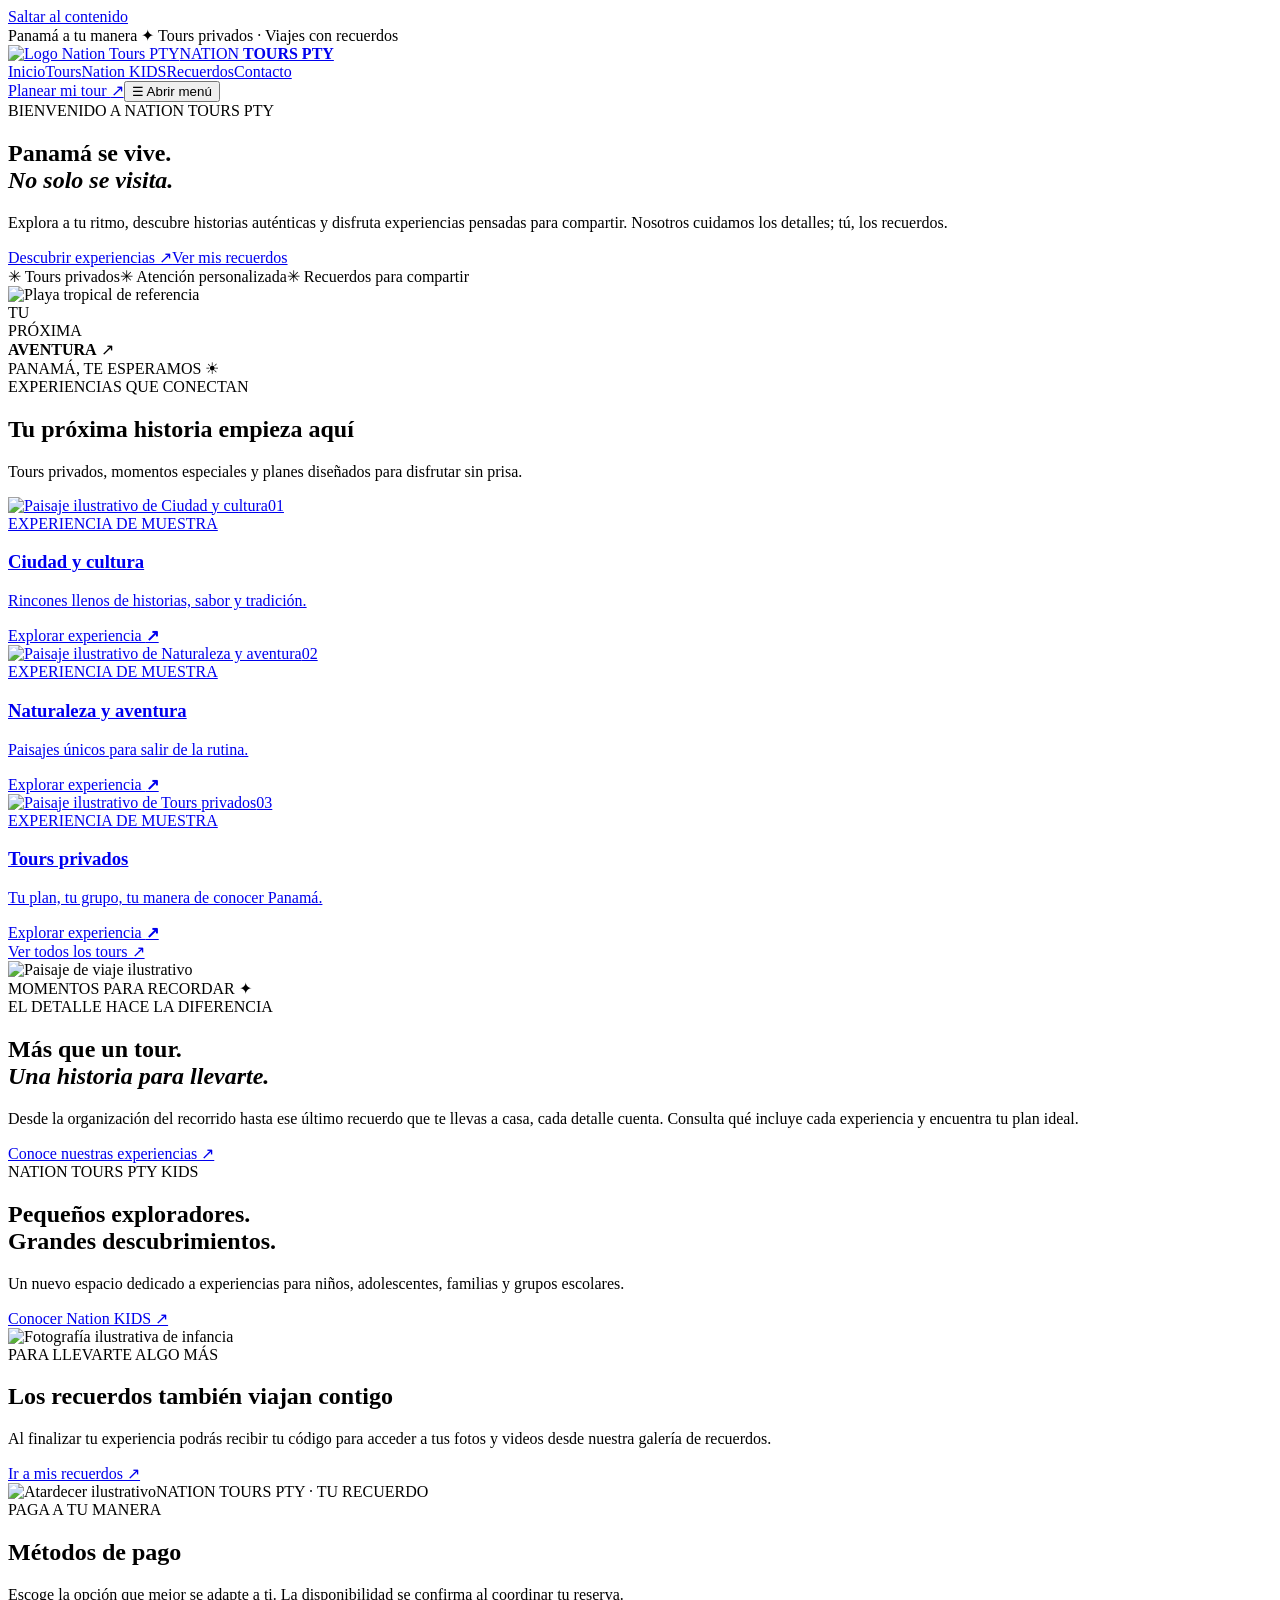
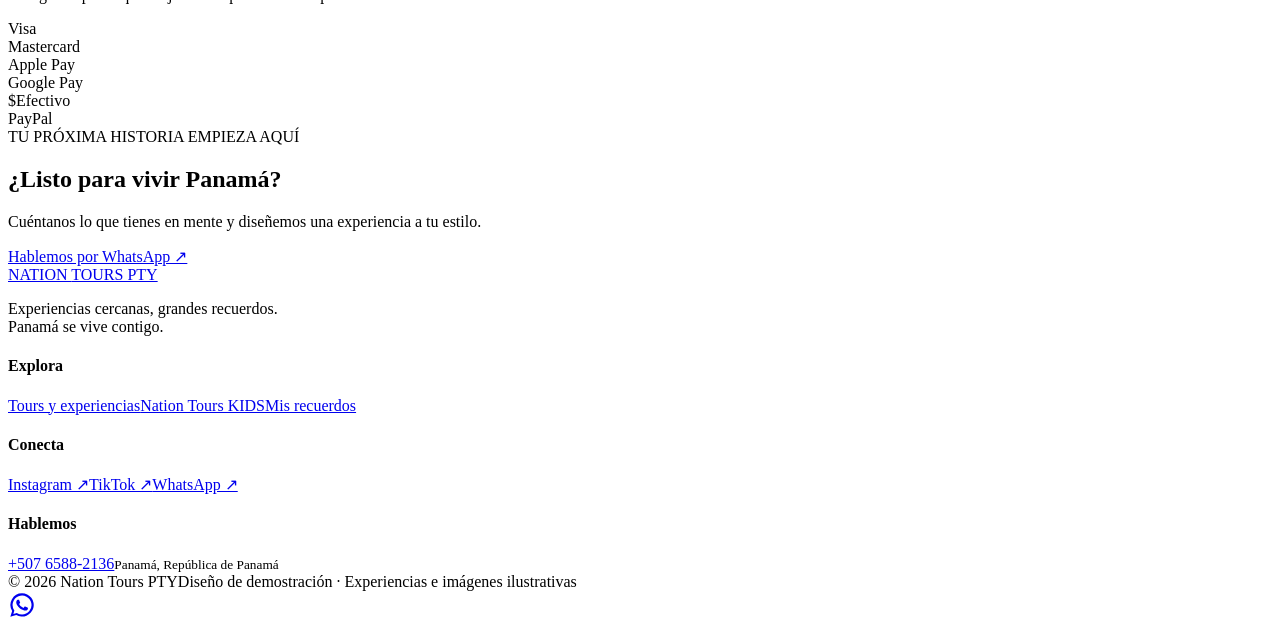
==== commit 922f0dde: "Add files via upload" ====
--- a/index.html
+++ b/index.html
@@ -1,611 +1,4 @@
-<!doctype html>
-<html lang="es">
-<head>
-  <meta charset="UTF-8">
-  <meta name="viewport" content="width=device-width, initial-scale=1">
-  <meta name="theme-color" content="#0b1f24">
-  <title>Nation Tours PTY | Tours privados y experiencias en Panamá</title>
-  <meta name="description" content="Nation Tours PTY: tours privados, familiares y experiencias personalizadas en Panamá. Conoce a Ana Lorena, revisa métodos de pago, explora Nation Tours PTY KIDS y descubre una demo de la galería de recuerdos.">
-  <meta name="robots" content="noindex,nofollow">
-  <meta property="og:type" content="website">
-  <meta property="og:locale" content="es_PA">
-  <meta property="og:title" content="Nation Tours PTY | Panamá a tu manera">
-  <meta property="og:description" content="Experiencias privadas, recuerdos inolvidables y atención personalizada en Panamá.">
-  <meta property="og:site_name" content="Nation Tours PTY">
-  <meta name="twitter:card" content="summary_large_image">
-  <meta name="twitter:title" content="Nation Tours PTY | Panamá a tu manera">
-  <meta name="twitter:description" content="Tours privados y experiencias auténticas en Panamá.">
-  <script type="application/ld+json">
-  {
-    "@context":"https://schema.org",
-    "@type":"Organization",
-    "name":"Nation Tours PTY",
-    "description":"Experiencias turísticas privadas y personalizadas en Panamá",
-    "telephone":"+50765882136",
-    "sameAs":[
-      "https://www.instagram.com/nationtourspty/",
-      "https://www.tiktok.com/@nationtourspty"
-    ],
-    "areaServed":"Panama",
-    "availableLanguage":["es","en"]
-  }
-  </script>
-  <style>
-    :root{
-      --bg:#08161a;
-      --bg2:#0d2328;
-      --card:#0f262c;
-      --card2:#102e35;
-      --surface:#f5f3ec;
-      --text:#eaf1ee;
-      --muted:#bcd0cc;
-      --line:rgba(255,255,255,.1);
-      --gold:#d6b072;
-      --gold2:#f2d6a0;
-      --mint:#8fd0c4;
-      --accent:#24c59d;
-      --shadow:0 20px 50px rgba(0,0,0,.25);
-      --radius:24px;
-      --max:1180px;
-    }
-    *{box-sizing:border-box}
-    html{scroll-behavior:smooth}
-    body{margin:0;font-family:Inter,ui-sans-serif,system-ui,-apple-system,Segoe UI,Roboto,Arial,sans-serif;background:linear-gradient(180deg,#08161a 0%,#0b1f24 30%,#0f262c 100%);color:var(--text);line-height:1.5}
-    img{max-width:100%;display:block}
-    a{text-decoration:none;color:inherit}
-    .container{width:min(calc(100% - 32px),var(--max));margin:0 auto}
-    .skip{position:absolute;left:-9999px;top:auto}
-    .skip:focus{left:16px;top:16px;background:#fff;color:#000;padding:10px 12px;border-radius:10px;z-index:1000}
-    .announcement{padding:10px 16px;text-align:center;font-size:.92rem;background:rgba(255,255,255,.05);border-bottom:1px solid var(--line);color:var(--muted)}
-    .header{position:sticky;top:0;z-index:100;background:rgba(8,22,26,.7);backdrop-filter:blur(14px);border-bottom:1px solid rgba(255,255,255,.08)}
-    .nav-wrap{display:flex;align-items:center;justify-content:space-between;gap:18px;padding:14px 0}
-    .brand{display:flex;align-items:center;gap:12px;font-weight:800;letter-spacing:.06em}
-    .brand-mark{width:42px;height:42px;border-radius:14px;background:linear-gradient(135deg,var(--gold),#fff2cf);color:#0b1f24;display:grid;place-items:center;box-shadow:var(--shadow);font-size:1.15rem;font-weight:900}
-    .brand-text{display:flex;flex-direction:column;line-height:1}
-    .brand-text span:last-child{font-size:.72rem;color:var(--muted);font-weight:600;letter-spacing:.14em;margin-top:4px}
-    .nav{display:flex;gap:22px;align-items:center;color:#dbe9e6}
-    .nav a{font-size:.96rem;color:#d7e5e1}
-    .nav a:hover,.social-link:hover,.footer-link:hover{color:#fff}
-    .nav-actions{display:flex;align-items:center;gap:10px}
-    .btn{display:inline-flex;align-items:center;justify-content:center;gap:8px;padding:14px 18px;border-radius:999px;border:1px solid transparent;font-weight:700;transition:.25s ease;cursor:pointer}
-    .btn-primary{background:linear-gradient(135deg,var(--gold),var(--gold2));color:#12252a;box-shadow:0 10px 25px rgba(214,176,114,.25)}
-    .btn-primary:hover{transform:translateY(-1px)}
-    .btn-secondary{background:transparent;border-color:rgba(255,255,255,.16);color:#fff}
-    .btn-secondary:hover{background:rgba(255,255,255,.05)}
-    .btn-dark{background:#08161a;color:#fff;border-color:rgba(255,255,255,.1)}
-    .lang-btn,.menu-btn{background:transparent;border:1px solid rgba(255,255,255,.13);color:#fff;border-radius:999px;padding:10px 14px;font-weight:700;cursor:pointer}
-    .menu-btn{display:none}
-
-    .hero{position:relative;overflow:hidden}
-    .hero::before,.hero::after{content:"";position:absolute;border-radius:50%;filter:blur(10px)}
-    .hero::before{width:460px;height:460px;background:radial-gradient(circle,var(--gold),transparent 65%);top:-180px;right:-120px;opacity:.18}
-    .hero::after{width:420px;height:420px;background:radial-gradient(circle,var(--mint),transparent 65%);bottom:-220px;left:-120px;opacity:.12}
-    .hero-grid{display:grid;grid-template-columns:1.15fr .85fr;gap:34px;align-items:center;padding:72px 0 56px}
-    .eyebrow{display:inline-flex;align-items:center;gap:10px;background:rgba(255,255,255,.06);color:#dfecea;border:1px solid rgba(255,255,255,.08);padding:10px 14px;border-radius:999px;font-size:.8rem;letter-spacing:.12em;text-transform:uppercase}
-    .dot{width:9px;height:9px;border-radius:50%;background:var(--gold)}
-    h1,h2,h3,h4,p{margin:0}
-    h1{font-family:Georgia,"Times New Roman",serif;font-size:clamp(2.8rem,5vw,5.4rem);line-height:.96;margin:18px 0 18px;letter-spacing:-.03em}
-    h2{font-family:Georgia,"Times New Roman",serif;font-size:clamp(2rem,4vw,3.3rem);line-height:1.02;letter-spacing:-.02em}
-    .hero-copy p{font-size:1.08rem;color:var(--muted);max-width:62ch}
-    .hero-actions{display:flex;gap:14px;flex-wrap:wrap;margin-top:28px}
-    .hero-meta{display:grid;grid-template-columns:repeat(3,1fr);gap:14px;margin-top:30px}
-    .meta-card{background:rgba(255,255,255,.05);border:1px solid rgba(255,255,255,.08);padding:16px 18px;border-radius:18px}
-    .meta-card strong{display:block;font-size:1.2rem;color:#fff}
-    .meta-card span{display:block;font-size:.92rem;color:var(--muted);margin-top:6px}
-    .hero-visual{background:linear-gradient(160deg,rgba(255,255,255,.1),rgba(255,255,255,.02));border:1px solid rgba(255,255,255,.09);border-radius:32px;padding:20px;box-shadow:var(--shadow)}
-    .visual-main{height:520px;border-radius:24px;background:
-      linear-gradient(180deg,rgba(4,17,20,.2),rgba(4,17,20,.7)),
-      radial-gradient(circle at 20% 20%,rgba(255,255,255,.35),transparent 20%),
-      linear-gradient(160deg,#66b2a1 0%,#0f5c64 38%,#113144 68%,#f0c887 100%);
-      position:relative;overflow:hidden}
-    .floating-card{position:absolute;background:rgba(255,255,255,.92);color:#113144;border-radius:18px;padding:14px 16px;box-shadow:0 16px 40px rgba(0,0,0,.18)}
-    .floating-card.small{right:18px;top:18px;max-width:180px}
-    .floating-card.large{left:18px;bottom:18px;max-width:260px}
-    .floating-card span{display:block;font-size:.82rem;color:#35555d}
-    .floating-card strong{display:block;font-size:1rem;margin:4px 0 0}
-
-    .section{padding:74px 0}
-    .section-head{display:flex;align-items:end;justify-content:space-between;gap:24px;margin-bottom:30px}
-    .section-head p{max-width:56ch;color:var(--muted)}
-    .about-grid,.memory-grid,.mock-grid,.contact-grid{display:grid;grid-template-columns:1fr 1fr;gap:28px;align-items:start}
-    .panel{background:linear-gradient(180deg,rgba(255,255,255,.06),rgba(255,255,255,.03));border:1px solid rgba(255,255,255,.08);border-radius:var(--radius);padding:28px;box-shadow:var(--shadow)}
-    .about-card p,.about-copy p,.memory-card p,.contact-copy p,.mock-copy p{color:var(--muted)}
-    .about-list,.pay-grid,.tour-grid,.mini-cards,.social-links,.contact-pills,.mock-stats,.admin-options,.album-grid{display:grid;gap:14px}
-    .about-list{grid-template-columns:repeat(2,1fr);margin-top:22px}
-    .mini{padding:16px;border:1px solid rgba(255,255,255,.09);border-radius:18px;background:rgba(255,255,255,.03)}
-    .mini strong{display:block;margin-bottom:8px}
-    .tour-grid{grid-template-columns:repeat(3,1fr)}
-    .tour-card{overflow:hidden;background:linear-gradient(180deg,rgba(255,255,255,.06),rgba(255,255,255,.03));border:1px solid rgba(255,255,255,.08);border-radius:26px}
-    .tour-media{height:240px;padding:16px;display:flex;align-items:flex-start;justify-content:space-between;background-size:cover;background-position:center;position:relative}
-    .tour-media::after{content:"";position:absolute;inset:0;background:linear-gradient(180deg,rgba(0,0,0,.08),rgba(0,0,0,.45));z-index:0}
-    .tour-media > *{position:relative;z-index:1}
-    .tour-city{background:rgba(255,255,255,.88);color:#10313a;padding:8px 12px;border-radius:999px;font-size:.78rem;font-weight:700}
-    .tour-price{align-self:flex-end;background:rgba(8,22,26,.78);padding:10px 14px;border-radius:999px;border:1px solid rgba(255,255,255,.12);font-weight:800}
-    .tour-body{padding:22px}
-    .tour-body p{color:var(--muted);margin:10px 0 16px}
-    .pill-row{display:flex;flex-wrap:wrap;gap:8px;margin-bottom:14px}
-    .pill{padding:8px 12px;border-radius:999px;background:rgba(255,255,255,.06);border:1px solid rgba(255,255,255,.08);font-size:.82rem;color:#e6efec}
-    .tour-actions{display:flex;gap:10px;flex-wrap:wrap}
-    .text-link{display:inline-flex;align-items:center;gap:7px;color:#f0d6a8;font-weight:700}
-
-    .payments-wrap{display:grid;grid-template-columns:1.05fr .95fr;gap:26px;align-items:start}
-    .pay-grid{grid-template-columns:repeat(3,1fr)}
-    .pay-card{min-height:112px;padding:18px;border-radius:22px;border:1px solid rgba(255,255,255,.09);background:linear-gradient(160deg,rgba(255,255,255,.06),rgba(255,255,255,.025));display:flex;flex-direction:column;justify-content:space-between}
-    .pay-icon{width:44px;height:44px;border-radius:14px;display:grid;place-items:center;background:rgba(255,255,255,.08);font-weight:900;color:#fff;font-size:.84rem}
-    .pay-card strong{font-size:1rem}
-    .pay-card span{color:var(--muted);font-size:.9rem}
-    .pay-note{margin-top:18px;color:var(--muted)}
-
-    .memory-showcase{padding:20px;border-radius:24px;background:linear-gradient(150deg,#f4ead4,#dbc193);color:#14313a;position:relative;overflow:hidden;box-shadow:var(--shadow)}
-    .memory-showcase::before{content:"";position:absolute;inset:auto -60px -60px auto;width:200px;height:200px;border-radius:50%;background:rgba(255,255,255,.24)}
-    .memory-header{display:flex;align-items:center;justify-content:space-between;gap:14px;margin-bottom:18px}
-    .memory-header .brand-chip{padding:8px 12px;border-radius:999px;background:rgba(255,255,255,.62);font-size:.8rem;font-weight:800;letter-spacing:.08em}
-    .photo-preview{height:300px;border-radius:20px;background:linear-gradient(180deg,rgba(5,23,28,.12),rgba(5,23,28,.4)),linear-gradient(135deg,#66b2a1,#2f7f8b 35%,#efbe78);position:relative;overflow:hidden}
-    .watermark{position:absolute;right:18px;bottom:18px;background:rgba(255,255,255,.78);backdrop-filter:blur(5px);padding:10px 12px;border-radius:14px;font-size:.82rem;font-weight:800;text-align:right}
-    .memory-card .steps{display:grid;gap:10px;margin:18px 0}
-    .memory-card .steps div{padding:12px 14px;border:1px solid rgba(255,255,255,.08);background:rgba(255,255,255,.03);border-radius:14px}
-
-    .mock-dashboard{background:#f4f0e5;color:#13313b;border-radius:28px;box-shadow:var(--shadow);overflow:hidden}
-    .mock-topbar{display:flex;align-items:center;justify-content:space-between;padding:18px 20px;border-bottom:1px solid rgba(17,49,59,.1)}
-    .mock-brand{display:flex;align-items:center;gap:10px;font-weight:900}
-    .mock-brand span{width:34px;height:34px;border-radius:10px;background:linear-gradient(135deg,var(--gold),#fff2cf);display:grid;place-items:center}
-    .mock-body{display:grid;grid-template-columns:250px 1fr;min-height:680px}
-    .mock-sidebar{padding:22px;border-right:1px solid rgba(17,49,59,.1);background:#ece6d8}
-    .mock-menu{display:grid;gap:10px}
-    .mock-menu a{padding:12px 14px;border-radius:14px;color:#28444d;font-weight:600}
-    .mock-menu a.active{background:#13313b;color:#fff}
-    .mock-main{padding:22px}
-    .mock-stats{grid-template-columns:repeat(4,1fr);margin-bottom:18px}
-    .stat{padding:16px;border-radius:18px;background:#fff;border:1px solid rgba(17,49,59,.08)}
-    .stat strong{display:block;font-size:1.35rem}
-    .stat span{display:block;color:#54707a;font-size:.88rem;margin-top:6px}
-    .admin-grid{display:grid;grid-template-columns:1.1fr .9fr;gap:18px}
-    .upload-card,.albums-card,.preview-card,.settings-card{background:#fff;border:1px solid rgba(17,49,59,.08);border-radius:22px;padding:20px}
-    .dropzone{margin-top:14px;border:2px dashed rgba(19,49,59,.18);border-radius:18px;padding:28px;text-align:center;background:#f7f4ec}
-    .dropzone strong{display:block;font-size:1.02rem}
-    .dropzone span{display:block;color:#56727b;margin-top:8px;font-size:.92rem}
-    .upload-actions,.mock-inline{display:flex;gap:10px;flex-wrap:wrap;margin-top:16px}
-    .upload-pill{padding:8px 12px;border-radius:999px;background:#eef4f2;color:#23454e;font-size:.85rem;font-weight:700}
-    .album-grid{grid-template-columns:repeat(2,1fr);margin-top:14px}
-    .album{padding:14px;border-radius:16px;background:#f7f4ec;border:1px solid rgba(17,49,59,.08)}
-    .album strong{display:block}
-    .album span{display:block;color:#5a747d;font-size:.88rem;margin-top:8px}
-    .watermark-preview{height:180px;border-radius:18px;background:linear-gradient(135deg,#69b5a5,#2f7f8b 38%,#edc47a);position:relative;overflow:hidden}
-    .wm-box{position:absolute;right:14px;bottom:14px;background:rgba(255,255,255,.82);padding:10px 12px;border-radius:12px;font-size:.8rem;font-weight:800;text-align:right}
-    .admin-options{grid-template-columns:repeat(2,1fr);margin-top:14px}
-    .option{padding:14px;border-radius:14px;background:#f7f4ec;border:1px solid rgba(17,49,59,.08)}
-    .option strong{display:block;margin-bottom:6px}
-    .option span{display:block;font-size:.88rem;color:#5d7680}
-
-    .social-links{grid-template-columns:repeat(3,1fr);margin-top:20px}
-    .social-link{padding:16px 18px;border-radius:18px;background:rgba(255,255,255,.04);border:1px solid rgba(255,255,255,.08);display:flex;align-items:center;justify-content:space-between;gap:10px}
-    .social-link strong{display:block}
-    .social-link span{display:block;color:var(--muted);font-size:.88rem}
-    .contact-pills{grid-template-columns:repeat(2,1fr);margin-top:18px}
-    .contact-pill{padding:14px 16px;border-radius:18px;background:rgba(255,255,255,.04);border:1px solid rgba(255,255,255,.08)}
-    .contact-pill strong{display:block}
-    .contact-pill span{display:block;color:var(--muted);margin-top:6px;font-size:.92rem}
-
-    .footer{padding:28px 0 42px;border-top:1px solid rgba(255,255,255,.08);margin-top:12px}
-    .footer-wrap{display:flex;align-items:center;justify-content:space-between;gap:20px;flex-wrap:wrap}
-    .footer-left p{color:var(--muted);margin-top:8px}
-    .footer-links{display:flex;align-items:center;gap:18px;flex-wrap:wrap;color:#d8e8e4}
-    .footer small{color:var(--muted)}
-
-    .floating-whatsapp{position:fixed;right:18px;bottom:18px;width:58px;height:58px;border-radius:50%;display:grid;place-items:center;background:#24d366;color:#042714;box-shadow:0 18px 40px rgba(0,0,0,.3);z-index:110;font-size:1.4rem;font-weight:900}
-
-    @media (max-width: 1100px){
-      .hero-grid,.payments-wrap,.about-grid,.memory-grid,.mock-grid,.contact-grid,.admin-grid{grid-template-columns:1fr}
-      .tour-grid{grid-template-columns:repeat(2,1fr)}
-      .pay-grid{grid-template-columns:repeat(2,1fr)}
-      .mock-stats{grid-template-columns:repeat(2,1fr)}
-      .mock-body{grid-template-columns:1fr}
-      .mock-sidebar{border-right:0;border-bottom:1px solid rgba(17,49,59,.1)}
-      .social-links{grid-template-columns:1fr}
-    }
-    @media (max-width: 840px){
-      .nav{display:none;position:absolute;left:16px;right:16px;top:74px;background:rgba(8,22,26,.98);border:1px solid rgba(255,255,255,.08);border-radius:20px;padding:16px;flex-direction:column;align-items:flex-start}
-      .nav.open{display:flex}
-      .menu-btn{display:inline-flex}
-      .nav-actions .btn-primary{display:none}
-      .hero-grid{padding:54px 0 42px}
-      .hero-meta,.about-list,.pay-grid,.tour-grid,.mock-stats,.album-grid,.contact-pills{grid-template-columns:1fr}
-      .section-head,.footer-wrap{flex-direction:column;align-items:flex-start}
-    }
-    @media (max-width: 520px){
-      .hero-actions,.tour-actions,.upload-actions{flex-direction:column;align-items:stretch}
-      .lang-btn{display:none}
-      .visual-main{height:430px}
-      h1{font-size:2.5rem}
-      h2{font-size:1.9rem}
-      .container{width:min(calc(100% - 24px),var(--max))}
-      .panel,.tour-body,.pay-card,.upload-card,.albums-card,.preview-card,.settings-card{padding:18px}
-      .mock-main,.mock-sidebar{padding:18px}
-      .admin-options{grid-template-columns:1fr}
-    }
-  </style>
-</head>
-<body>
-  <a class="skip" href="#main">Saltar al contenido</a>
-  <div class="announcement"><span data-i18n="announce1">Presencia digital, recuerdos y marca en un solo lugar</span> ✦ <span data-i18n="announce2">Demo inicial creada para Nation Tours PTY</span></div>
-
-  <header class="header">
-    <div class="container nav-wrap">
-      <a href="#inicio" class="brand" aria-label="Nation Tours PTY, inicio">
-        <div class="brand-mark">NT</div>
-        <div class="brand-text">NATION TOURS PTY<span>PRIVATE TOURS · PANAMÁ</span></div>
-      </a>
-      <nav class="nav" id="nav">
-        <a href="#tours" data-i18n="navTours">Tours</a>
-        <a href="#about" data-i18n="navAbout">Sobre Ana</a>
-        <a href="#payments" data-i18n="navPayments">Pagos</a>
-        <a href="#memories" data-i18n="navMemories">Recuerdos</a>
-        <a href="#admin" data-i18n="navAdmin">Panel demo</a>
-        <a href="#contact" data-i18n="navContact">Contacto</a>
-      </nav>
-      <div class="nav-actions">
-        <button class="lang-btn" id="langToggle">EN</button>
-        <a class="btn btn-primary" href="https://wa.me/50765882136?text=Hola%20Ana%20Lorena%2C%20vi%20la%20web%20de%20Nation%20Tours%20PTY%20y%20quiero%20m%C3%A1s%20informaci%C3%B3n" target="_blank" rel="noopener" data-i18n="navCTA">Escríbeme por WhatsApp</a>
-        <button class="menu-btn" id="menuToggle" aria-expanded="false" aria-controls="nav">Menú</button>
-      </div>
-    </div>
-  </header>
-
-  <main id="main">
-    <section class="hero" id="inicio">
-      <div class="container hero-grid">
-        <div class="hero-copy">
-          <div class="eyebrow"><span class="dot"></span><span data-i18n="heroEyebrow">NATION TOURS PTY · EXPERIENCIAS PRIVADAS</span></div>
-          <h1 data-i18n="heroTitle">Panamá se vive mejor<br>cuando la experiencia<br><em>se siente personal.</em></h1>
-          <p data-i18n="heroText">Una propuesta digital pensada para mostrar tours privados, experiencias familiares, Nation Tours PTY KIDS, métodos de pago, contacto directo y una futura galería de recuerdos para los clientes.</p>
-          <div class="hero-actions">
-            <a class="btn btn-primary" href="#tours" data-i18n="heroBtn1">Explorar experiencias</a>
-            <a class="btn btn-secondary" href="#admin" data-i18n="heroBtn2">Ver panel demo</a>
-          </div>
-          <div class="hero-meta">
-            <div class="meta-card"><strong>Private tours</strong><span data-i18n="meta1">Familias, parejas y grupos pequeños</span></div>
-            <div class="meta-card"><strong>Kids</strong><span data-i18n="meta2">Experiencias para niños y colegios</span></div>
-            <div class="meta-card"><strong>Memories</strong><span data-i18n="meta3">Recuerdos listos para compartir</span></div>
-          </div>
-        </div>
-        <div class="hero-visual">
-          <div class="visual-main">
-            <div class="floating-card small"><span data-i18n="heroCard1Tag">MÉTODOS DE PAGO</span><strong>Visa · MC · Apple Pay · Google Pay · Cash · PayPal</strong></div>
-            <div class="floating-card large"><span data-i18n="heroCard2Tag">GALERÍA DE RECUERDOS</span><strong data-i18n="heroCard2Text">Sube las fotos del tour, aplica tu marca y comparte un enlace bonito a tus clientes.</strong></div>
-          </div>
-        </div>
-      </div>
-    </section>
-
-    <section class="section" id="about">
-      <div class="container about-grid">
-        <div class="panel about-card">
-          <div class="eyebrow"><span class="dot"></span><span data-i18n="aboutEyebrow">SOBRE LA MARCA</span></div>
-          <h2 data-i18n="aboutTitle">Una propuesta más humana, cercana y memorable</h2>
-          <p style="margin-top:16px" data-i18n="aboutText">Nation Tours PTY se enfoca en experiencias privadas, personalizadas y bien acompañadas. La idea de esta web es transmitir confianza, organizar mejor la información y convertir el contacto por redes en consultas reales por WhatsApp.</p>
-          <div class="about-list">
-            <div class="mini"><strong data-i18n="aboutMini1Title">Guía y atención</strong><span data-i18n="aboutMini1Text">Presentación clara de Ana Lorena, su estilo de trabajo y su trato personalizado.</span></div>
-            <div class="mini"><strong data-i18n="aboutMini2Title">Tours y precios</strong><span data-i18n="aboutMini2Text">Espacio listo para mostrar experiencias, inclusiones, precios y consultas rápidas.</span></div>
-            <div class="mini"><strong data-i18n="aboutMini3Title">Recuerdos con marca</strong><span data-i18n="aboutMini3Text">Fotos y videos entregados de forma más profesional, con branding y enlace propio.</span></div>
-            <div class="mini"><strong data-i18n="aboutMini4Title">Redes y pagos</strong><span data-i18n="aboutMini4Text">Todo integrado en un solo lugar para que el cliente contacte sin perderse.</span></div>
-          </div>
-        </div>
-        <div class="panel about-copy">
-          <div class="eyebrow"><span class="dot"></span><span data-i18n="anaEyebrow">SOBRE ANA LORENA</span></div>
-          <h2 data-i18n="anaTitle">Tu guía, tu contacto y la cara de la experiencia</h2>
-          <p style="margin-top:16px" data-i18n="anaText1">Esta sección está pensada para presentar a Ana Lorena de una forma profesional y cercana, destacando que ofrece tours mayormente privados, experiencias familiares y coordinación personalizada.</p>
-          <p style="margin-top:14px" data-i18n="anaText2">También puede mencionar que colabora con otras agencias y hoteles, y que uno de sus diferenciales es cuidar los detalles y entregar recuerdos de las experiencias a sus clientes.</p>
-          <div class="social-links">
-            <a class="social-link" href="https://wa.me/50765882136" target="_blank" rel="noopener">
-              <div><strong>WhatsApp</strong><span>+507 6588-2136</span></div><span>↗</span>
-            </a>
-            <a class="social-link" href="https://www.instagram.com/nationtourspty/" target="_blank" rel="noopener">
-              <div><strong>Instagram</strong><span>@nationtourspty</span></div><span>↗</span>
-            </a>
-            <a class="social-link" href="https://www.tiktok.com/@nationtourspty" target="_blank" rel="noopener">
-              <div><strong>TikTok</strong><span>@nationtourspty</span></div><span>↗</span>
-            </a>
-          </div>
-        </div>
-      </div>
-    </section>
-
-    <section class="section" id="tours">
-      <div class="container">
-        <div class="section-head">
-          <div>
-            <div class="eyebrow"><span class="dot"></span><span data-i18n="toursEyebrow">ÁREAS DE TOURS</span></div>
-            <h2 data-i18n="toursTitle">Una estructura lista para organizar su oferta</h2>
-          </div>
-          <p data-i18n="toursNote">Aquí podemos reemplazar las experiencias de muestra por los tours reales con precios establecidos, inclusiones, duración, fotos y llamadas a la acción por WhatsApp.</p>
-        </div>
-        <div class="tour-grid">
-          <article class="tour-card">
-            <div class="tour-media" style="background-image:linear-gradient(180deg,rgba(0,0,0,.08),rgba(0,0,0,.18)),linear-gradient(135deg,#56a697,#2f7f8b 45%,#e8bb79)">
-              <span class="tour-city" data-i18n="tour1Badge">TOUR PRIVADO</span>
-              <span class="tour-price">Desde $xx</span>
-            </div>
-            <div class="tour-body">
-              <h3 data-i18n="tour1Title">Experiencias privadas y familiares</h3>
-              <p data-i18n="tour1Text">Ideal para parejas, familias y grupos pequeños que prefieren una experiencia más personalizada y tranquila.</p>
-              <div class="pill-row">
-                <span class="pill" data-i18n="tour1Pill1">Atención personalizada</span>
-                <span class="pill" data-i18n="tour1Pill2">Incluye lo necesario</span>
-              </div>
-              <div class="tour-actions">
-                <a class="text-link" href="https://wa.me/50765882136?text=Hola%2C%20quiero%20informaci%C3%B3n%20sobre%20sus%20tours%20privados" target="_blank" rel="noopener" data-i18n="tourCTA">Consultar por WhatsApp ↗</a>
-              </div>
-            </div>
-          </article>
-          <article class="tour-card">
-            <div class="tour-media" style="background-image:linear-gradient(180deg,rgba(0,0,0,.08),rgba(0,0,0,.18)),linear-gradient(135deg,#72b6a8,#28788a 38%,#f0cb86)">
-              <span class="tour-city" data-i18n="tour2Badge">TOURS A MEDIDA</span>
-              <span class="tour-price">Desde $xx</span>
-            </div>
-            <div class="tour-body">
-              <h3 data-i18n="tour2Title">Experiencias organizadas según el cliente</h3>
-              <p data-i18n="tour2Text">Para quienes ya tienen una idea y desean armarla con apoyo, coordinación y recomendaciones personalizadas.</p>
-              <div class="pill-row">
-                <span class="pill" data-i18n="tour2Pill1">Flexible</span>
-                <span class="pill" data-i18n="tour2Pill2">Coordinación directa</span>
-              </div>
-              <div class="tour-actions">
-                <a class="text-link" href="https://wa.me/50765882136?text=Hola%2C%20quiero%20cotizar%20una%20experiencia%20a%20medida" target="_blank" rel="noopener" data-i18n="tourCTA">Consultar por WhatsApp ↗</a>
-              </div>
-            </div>
-          </article>
-          <article class="tour-card">
-            <div class="tour-media" style="background-image:linear-gradient(180deg,rgba(0,0,0,.08),rgba(0,0,0,.18)),linear-gradient(135deg,#8cc0ab,#3b8b86 34%,#efc26e)">
-              <span class="tour-city">KIDS</span>
-              <span class="tour-price">Próximamente</span>
-            </div>
-            <div class="tour-body">
-              <h3 data-i18n="tour3Title">Nation Tours PTY KIDS</h3>
-              <p data-i18n="tour3Text">Una sección especial para actividades y experiencias enfocadas en niños, adolescentes y grupos escolares.</p>
-              <div class="pill-row">
-                <span class="pill" data-i18n="tour3Pill1">Educativo</span>
-                <span class="pill" data-i18n="tour3Pill2">Familiar</span>
-              </div>
-              <div class="tour-actions">
-                <a class="text-link" href="https://wa.me/50765882136?text=Hola%2C%20quiero%20m%C3%A1s%20informaci%C3%B3n%20sobre%20Nation%20Tours%20PTY%20KIDS" target="_blank" rel="noopener" data-i18n="tourCTA">Consultar por WhatsApp ↗</a>
-              </div>
-            </div>
-          </article>
-        </div>
-      </div>
-    </section>
-
-    <section class="section" id="payments">
-      <div class="container payments-wrap">
-        <div class="panel">
-          <div class="eyebrow"><span class="dot"></span><span data-i18n="payEyebrow">MÉTODOS DE PAGO</span></div>
-          <h2 data-i18n="payTitle">Todo claro y visible para transmitir más confianza</h2>
-          <p style="margin-top:14px;color:var(--muted)" data-i18n="payText">Esta sección está diseñada para mostrar de forma profesional las opciones de pago que acepta Nation Tours PTY, facilitando la decisión del cliente y dando una imagen más sólida de la marca.</p>
-          <div class="pay-grid" style="margin-top:22px">
-            <div class="pay-card"><div class="pay-icon">VISA</div><div><strong>Visa</strong><span data-i18n="payVisa">Tarjetas Visa aceptadas</span></div></div>
-            <div class="pay-card"><div class="pay-icon">MC</div><div><strong>Mastercard</strong><span data-i18n="payMC">Pagos con Mastercard</span></div></div>
-            <div class="pay-card"><div class="pay-icon"></div><div><strong>Apple Pay</strong><span data-i18n="payApple">Pago rápido desde iPhone</span></div></div>
-            <div class="pay-card"><div class="pay-icon">G</div><div><strong>Google Pay</strong><span data-i18n="payGoogle">Compatible con Google Pay</span></div></div>
-            <div class="pay-card"><div class="pay-icon">$</div><div><strong>Cash</strong><span data-i18n="payCash">Efectivo disponible</span></div></div>
-            <div class="pay-card"><div class="pay-icon">PP</div><div><strong>PayPal</strong><span data-i18n="payPP">Pagos a distancia</span></div></div>
-          </div>
-          <p class="pay-note" data-i18n="payNote">En una siguiente fase, esta área también podría conectarse con botones directos, instrucciones o comprobantes según cómo ella prefiera manejar cada pago.</p>
-        </div>
-        <div class="panel">
-          <div class="eyebrow"><span class="dot"></span><span data-i18n="payWhyEyebrow">POR QUÉ SIRVE</span></div>
-          <h2 data-i18n="payWhyTitle">No es solo decorativo. También ayuda a vender.</h2>
-          <div class="about-list" style="margin-top:20px">
-            <div class="mini"><strong data-i18n="payMini1Title">Más confianza</strong><span data-i18n="payMini1Text">El cliente ve de inmediato cómo puede pagar y percibe una operación más organizada.</span></div>
-            <div class="mini"><strong data-i18n="payMini2Title">Menos preguntas</strong><span data-i18n="payMini2Text">Reduce fricción al momento de reservar o consultar una experiencia.</span></div>
-            <div class="mini"><strong data-i18n="payMini3Title">Más profesional</strong><span data-i18n="payMini3Text">La página deja de ser solo informativa y se siente más completa.</span></div>
-            <div class="mini"><strong data-i18n="payMini4Title">Lista para crecer</strong><span data-i18n="payMini4Text">Más adelante se pueden agregar procesos o integraciones más avanzadas.</span></div>
-          </div>
-        </div>
-      </div>
-    </section>
-
-    <section class="section" id="memories">
-      <div class="container memory-grid">
-        <div class="memory-showcase">
-          <div class="memory-header"><span class="brand-chip">NATION TOURS PTY</span><span data-i18n="memoryPreview">Vista previa de recuerdo</span></div>
-          <div class="photo-preview">
-            <div class="watermark">NATION TOURS PTY<br><small>@nationtourspty · +507 6588-2136</small></div>
-          </div>
-        </div>
-        <div class="panel memory-card">
-          <div class="eyebrow"><span class="dot"></span><span data-i18n="memoryEyebrow">GALERÍA DE RECUERDOS</span></div>
-          <h2 data-i18n="memoryTitle">Una experiencia que sigue viva después del tour</h2>
-          <p style="margin-top:14px" data-i18n="memoryText">La idea es que Ana Lorena pueda subir las fotos y videos de cada experiencia, aplicarles branding y compartir un enlace bonito para que los clientes descarguen sus recuerdos.</p>
-          <div class="steps">
-            <div data-i18n="memoryStep1">01 · Crear un álbum del tour o grupo</div>
-            <div data-i18n="memoryStep2">02 · Subir fotos y videos desde un panel privado</div>
-            <div data-i18n="memoryStep3">03 · Aplicar logo, marca de agua o footer promocional</div>
-            <div data-i18n="memoryStep4">04 · Compartir un enlace privado con el cliente</div>
-          </div>
-          <a class="btn btn-secondary" href="#admin" data-i18n="memoryCTA">Ver cómo se vería el panel</a>
-        </div>
-      </div>
-    </section>
-
-    <section class="section" id="admin">
-      <div class="container mock-grid">
-        <div class="panel mock-copy">
-          <div class="eyebrow"><span class="dot"></span><span data-i18n="adminEyebrow">PANEL DEMO</span></div>
-          <h2 data-i18n="adminTitle">Mockup del área para subir fotos y gestionar contenido</h2>
-          <p style="margin-top:14px" data-i18n="adminText1">Este no es todavía el sistema funcionando con base de datos, pero sí es una maqueta bastante realista de cómo podría verse el panel privado de Nation Tours PTY.</p>
-          <p style="margin-top:14px" data-i18n="adminText2">Aquí Ana Lorena podría crear álbumes por tour, subir fotos y videos, elegir si quiere una marca de agua discreta o un footer con logo, y generar enlaces privados para sus clientes.</p>
-          <div class="about-list" style="margin-top:20px">
-            <div class="mini"><strong data-i18n="adminMini1Title">Gestión de tours</strong><span data-i18n="adminMini1Text">Editar nombres, descripciones, precios, inclusiones y categorías.</span></div>
-            <div class="mini"><strong data-i18n="adminMini2Title">Galerías privadas</strong><span data-i18n="adminMini2Text">Crear álbumes separados por familia, grupo o fecha.</span></div>
-            <div class="mini"><strong data-i18n="adminMini3Title">Branding automático</strong><span data-i18n="adminMini3Text">Aplicar logo, redes o contacto antes de compartir los recuerdos.</span></div>
-            <div class="mini"><strong data-i18n="adminMini4Title">Links compartibles</strong><span data-i18n="adminMini4Text">Enviar un solo enlace bonito por WhatsApp al finalizar el tour.</span></div>
-          </div>
-        </div>
-        <div class="mock-dashboard" aria-label="Mockup del panel administrativo">
-          <div class="mock-topbar">
-            <div class="mock-brand"><span>NT</span> <div>Nation Tours PTY Admin<br><small style="font-weight:600;color:#5d7880">Demo mockup</small></div></div>
-            <button class="btn btn-dark" type="button">Publicar cambios</button>
-          </div>
-          <div class="mock-body">
-            <aside class="mock-sidebar">
-              <div class="mock-menu">
-                <a href="javascript:void(0)" class="active">Dashboard</a>
-                <a href="javascript:void(0)">Tours</a>
-                <a href="javascript:void(0)">Álbumes</a>
-                <a href="javascript:void(0)">Recuerdos</a>
-                <a href="javascript:void(0)">Reseñas</a>
-                <a href="javascript:void(0)">Pagos</a>
-                <a href="javascript:void(0)">Ajustes</a>
-              </div>
-            </aside>
-            <div class="mock-main">
-              <div class="mock-stats">
-                <div class="stat"><strong>08</strong><span>Tours publicados</span></div>
-                <div class="stat"><strong>14</strong><span>Álbumes creados</span></div>
-                <div class="stat"><strong>236</strong><span>Fotos disponibles</span></div>
-                <div class="stat"><strong>09</strong><span>Links compartidos</span></div>
-              </div>
-              <div class="admin-grid">
-                <div>
-                  <div class="upload-card">
-                    <h3>Subir fotos y videos</h3>
-                    <p style="color:#5b7680;margin-top:8px">Carga el contenido del tour, selecciona el álbum y deja todo listo para tus clientes.</p>
-                    <div class="dropzone">
-                      <strong>Arrastra tus archivos aquí</strong>
-                      <span>o haz clic para seleccionar fotos y videos desde tu dispositivo</span>
-                    </div>
-                    <div class="upload-actions">
-                      <span class="upload-pill">Tour privado · Familia Gómez</span>
-                      <span class="upload-pill">Marca de agua</span>
-                      <span class="upload-pill">Fotos + videos</span>
-                    </div>
-                    <div class="mock-inline">
-                      <button class="btn btn-primary" type="button">Subir archivos</button>
-                      <button class="btn btn-secondary" type="button" style="color:#13313b;border-color:rgba(19,49,59,.18)">Crear álbum nuevo</button>
-                    </div>
-                  </div>
-                  <div class="albums-card" style="margin-top:18px">
-                    <h3>Álbumes recientes</h3>
-                    <div class="album-grid">
-                      <div class="album"><strong>Familia Gómez</strong><span>24 fotos · 4 videos · link listo</span></div>
-                      <div class="album"><strong>Casco Viejo Sunset</strong><span>18 fotos · 2 videos · en edición</span></div>
-                      <div class="album"><strong>School Trip Kids</strong><span>32 fotos · solo fotos · pendiente</span></div>
-                      <div class="album"><strong>Private Group Smith</strong><span>41 fotos · 7 videos · enviado</span></div>
-                    </div>
-                  </div>
-                </div>
-                <div>
-                  <div class="preview-card">
-                    <h3>Vista previa del branding</h3>
-                    <div class="watermark-preview" style="margin-top:14px">
-                      <div class="wm-box">NATION TOURS PTY<br><small>IG · TikTok · WhatsApp</small></div>
-                    </div>
-                    <div class="admin-options">
-                      <div class="option"><strong>Logo discreto</strong><span>Ubicado en una esquina de la imagen</span></div>
-                      <div class="option"><strong>Footer promocional</strong><span>Con redes, teléfono y web</span></div>
-                    </div>
-                  </div>
-                  <div class="settings-card" style="margin-top:18px">
-                    <h3>Configuraciones rápidas</h3>
-                    <div class="admin-options">
-                      <div class="option"><strong>Acceso privado</strong><span>Link único por cliente o grupo</span></div>
-                      <div class="option"><strong>Vigencia</strong><span>Definir cuántos días dura el enlace</span></div>
-                      <div class="option"><strong>Review post-tour</strong><span>Botón para dejar una reseña</span></div>
-                      <div class="option"><strong>Descarga</strong><span>Permitir una o varias descargas</span></div>
-                    </div>
-                  </div>
-                </div>
-              </div>
-            </div>
-          </div>
-        </div>
-      </div>
-    </section>
-
-    <section class="section" id="contact">
-      <div class="container contact-grid">
-        <div class="panel contact-copy">
-          <div class="eyebrow"><span class="dot"></span><span data-i18n="contactEyebrow">CONTACTO</span></div>
-          <h2 data-i18n="contactTitle">Todo conectado para que el cliente encuentre a Nation Tours PTY fácilmente</h2>
-          <p style="margin-top:14px" data-i18n="contactText">Esta parte de la web está pensada para centralizar WhatsApp, Instagram, TikTok y los datos más importantes, con llamados a la acción claros y visibles.</p>
-          <div class="contact-pills">
-            <div class="contact-pill"><strong>WhatsApp</strong><span>+507 6588-2136</span></div>
-            <div class="contact-pill"><strong>Instagram</strong><span>@nationtourspty</span></div>
-            <div class="contact-pill"><strong>TikTok</strong><span>@nationtourspty</span></div>
-            <div class="contact-pill"><strong>Pagos</strong><span>Visa · MC · Apple Pay · Google Pay · Cash · PayPal</span></div>
-          </div>
-          <div class="hero-actions" style="margin-top:22px">
-            <a class="btn btn-primary" href="https://wa.me/50765882136?text=Hola%20Ana%20Lorena%2C%20quiero%20m%C3%A1s%20informaci%C3%B3n%20sobre%20Nation%20Tours%20PTY" target="_blank" rel="noopener" data-i18n="contactBtn1">Abrir WhatsApp</a>
-            <a class="btn btn-secondary" href="https://www.instagram.com/nationtourspty/" target="_blank" rel="noopener">Instagram</a>
-          </div>
-        </div>
-        <div class="panel">
-          <div class="eyebrow"><span class="dot"></span><span data-i18n="readyEyebrow">LISTA PARA PRESENTAR</span></div>
-          <h2 data-i18n="readyTitle">Lo que ya puedes mostrar hoy mismo</h2>
-          <div class="steps" style="display:grid;gap:10px;margin-top:18px">
-            <div data-i18n="ready1">01 · Una homepage con estilo turístico y apariencia premium</div>
-            <div data-i18n="ready2">02 · Sección de tours, Kids, pagos y presentación de Ana Lorena</div>
-            <div data-i18n="ready3">03 · Enlaces reales a WhatsApp, Instagram y TikTok</div>
-            <div data-i18n="ready4">04 · Mockup del panel privado para subir fotos y manejar recuerdos</div>
-          </div>
-          <p style="margin-top:18px;color:var(--muted)" data-i18n="readyNote">Más adelante podemos conectar esta demo con GitHub Pages, Cloudflare Pages, R2 y D1 para convertirla en una solución real administrable.</p>
-        </div>
-      </div>
-    </section>
-  </main>
-
-  <footer class="footer">
-    <div class="container footer-wrap">
-      <div class="footer-left">
-        <strong>NATION TOURS PTY</strong>
-        <p data-i18n="footerText">Demo conceptual para mostrar la visión de la marca, sus pagos, recuerdos y panel administrativo futuro.</p>
-      </div>
-      <div class="footer-links">
-        <a class="footer-link" href="#tours" data-i18n="navTours">Tours</a>
-        <a class="footer-link" href="#payments" data-i18n="navPayments">Pagos</a>
-        <a class="footer-link" href="#admin" data-i18n="navAdmin">Panel demo</a>
-        <a class="footer-link" href="https://www.instagram.com/nationtourspty/" target="_blank" rel="noopener">Instagram</a>
-        <a class="footer-link" href="https://www.tiktok.com/@nationtourspty" target="_blank" rel="noopener">TikTok</a>
-      </div>
-      <small>© <span id="year"></span> Nation Tours PTY · Demo no oficial</small>
-    </div>
-  </footer>
-
-  <a class="floating-whatsapp" href="https://wa.me/50765882136?text=Hola%20Ana%20Lorena%2C%20quiero%20m%C3%A1s%20informaci%C3%B3n" target="_blank" rel="noopener" aria-label="Abrir WhatsApp">W</a>
-
-  <script>
-    document.getElementById('year').textContent = new Date().getFullYear();
-    const menuToggle = document.getElementById('menuToggle');
-    const nav = document.getElementById('nav');
-    menuToggle?.addEventListener('click', () => {
-      const open = nav.classList.toggle('open');
-      menuToggle.setAttribute('aria-expanded', open ? 'true' : 'false');
-    });
-
-    const translations = {
-      es: {
-        announce1:'Presencia digital, recuerdos y marca en un solo lugar', announce2:'Demo inicial creada para Nation Tours PTY', navTours:'Tours', navAbout:'Sobre Ana', navPayments:'Pagos', navMemories:'Recuerdos', navAdmin:'Panel demo', navContact:'Contacto', navCTA:'Escríbeme por WhatsApp', heroEyebrow:'NATION TOURS PTY · EXPERIENCIAS PRIVADAS', heroTitle:'Panamá se vive mejor<br>cuando la experiencia<br><em>se siente personal.</em>', heroText:'Una propuesta digital pensada para mostrar tours privados, experiencias familiares, Nation Tours PTY KIDS, métodos de pago, contacto directo y una futura galería de recuerdos para los clientes.', heroBtn1:'Explorar experiencias', heroBtn2:'Ver panel demo', meta1:'Familias, parejas y grupos pequeños', meta2:'Experiencias para niños y colegios', meta3:'Recuerdos listos para compartir', heroCard1Tag:'MÉTODOS DE PAGO', heroCard2Tag:'GALERÍA DE RECUERDOS', heroCard2Text:'Sube las fotos del tour, aplica tu marca y comparte un enlace bonito a tus clientes.', aboutEyebrow:'SOBRE LA MARCA', aboutTitle:'Una propuesta más humana, cercana y memorable', aboutText:'Nation Tours PTY se enfoca en experiencias privadas, personalizadas y bien acompañadas. La idea de esta web es transmitir confianza, organizar mejor la información y convertir el contacto por redes en consultas reales por WhatsApp.', aboutMini1Title:'Guía y atención', aboutMini1Text:'Presentación clara de Ana Lorena, su estilo de trabajo y su trato personalizado.', aboutMini2Title:'Tours y precios', aboutMini2Text:'Espacio listo para mostrar experiencias, inclusiones, precios y consultas rápidas.', aboutMini3Title:'Recuerdos con marca', aboutMini3Text:'Fotos y videos entregados de forma más profesional, con branding y enlace propio.', aboutMini4Title:'Redes y pagos', aboutMini4Text:'Todo integrado en un solo lugar para que el cliente contacte sin perderse.', anaEyebrow:'SOBRE ANA LORENA', anaTitle:'Tu guía, tu contacto y la cara de la experiencia', anaText1:'Esta sección está pensada para presentar a Ana Lorena de una forma profesional y cercana, destacando que ofrece tours mayormente privados, experiencias familiares y coordinación personalizada.', anaText2:'También puede mencionar que colabora con otras agencias y hoteles, y que uno de sus diferenciales es cuidar los detalles y entregar recuerdos de las experiencias a sus clientes.', toursEyebrow:'ÁREAS DE TOURS', toursTitle:'Una estructura lista para organizar su oferta', toursNote:'Aquí podemos reemplazar las experiencias de muestra por los tours reales con precios establecidos, inclusiones, duración, fotos y llamadas a la acción por WhatsApp.', tour1Badge:'TOUR PRIVADO', tour1Title:'Experiencias privadas y familiares', tour1Text:'Ideal para parejas, familias y grupos pequeños que prefieren una experiencia más personalizada y tranquila.', tour1Pill1:'Atención personalizada', tour1Pill2:'Incluye lo necesario', tour2Badge:'TOURS A MEDIDA', tour2Title:'Experiencias organizadas según el cliente', tour2Text:'Para quienes ya tienen una idea y desean armarla con apoyo, coordinación y recomendaciones personalizadas.', tour2Pill1:'Flexible', tour2Pill2:'Coordinación directa', tour3Title:'Nation Tours PTY KIDS', tour3Text:'Una sección especial para actividades y experiencias enfocadas en niños, adolescentes y grupos escolares.', tour3Pill1:'Educativo', tour3Pill2:'Familiar', tourCTA:'Consultar por WhatsApp ↗', payEyebrow:'MÉTODOS DE PAGO', payTitle:'Todo claro y visible para transmitir más confianza', payText:'Esta sección está diseñada para mostrar de forma profesional las opciones de pago que acepta Nation Tours PTY, facilitando la decisión del cliente y dando una imagen más sólida de la marca.', payVisa:'Tarjetas Visa aceptadas', payMC:'Pagos con Mastercard', payApple:'Pago rápido desde iPhone', payGoogle:'Compatible con Google Pay', payCash:'Efectivo disponible', payPP:'Pagos a distancia', payNote:'En una siguiente fase, esta área también podría conectarse con botones directos, instrucciones o comprobantes según cómo ella prefiera manejar cada pago.', payWhyEyebrow:'POR QUÉ SIRVE', payWhyTitle:'No es solo decorativo. También ayuda a vender.', payMini1Title:'Más confianza', payMini1Text:'El cliente ve de inmediato cómo puede pagar y percibe una operación más organizada.', payMini2Title:'Menos preguntas', payMini2Text:'Reduce fricción al momento de reservar o consultar una experiencia.', payMini3Title:'Más profesional', payMini3Text:'La página deja de ser solo informativa y se siente más completa.', payMini4Title:'Lista para crecer', payMini4Text:'Más adelante se pueden agregar procesos o integraciones más avanzadas.', memoryPreview:'Vista previa de recuerdo', memoryEyebrow:'GALERÍA DE RECUERDOS', memoryTitle:'Una experiencia que sigue viva después del tour', memoryText:'La idea es que Ana Lorena pueda subir las fotos y videos de cada experiencia, aplicarles branding y compartir un enlace bonito para que los clientes descarguen sus recuerdos.', memoryStep1:'01 · Crear un álbum del tour o grupo', memoryStep2:'02 · Subir fotos y videos desde un panel privado', memoryStep3:'03 · Aplicar logo, marca de agua o footer promocional', memoryStep4:'04 · Compartir un enlace privado con el cliente', memoryCTA:'Ver cómo se vería el panel', adminEyebrow:'PANEL DEMO', adminTitle:'Mockup del área para subir fotos y gestionar contenido', adminText1:'Este no es todavía el sistema funcionando con base de datos, pero sí es una maqueta bastante realista de cómo podría verse el panel privado de Nation Tours PTY.', adminText2:'Aquí Ana Lorena podría crear álbumes por tour, subir fotos y videos, elegir si quiere una marca de agua discreta o un footer con logo, y generar enlaces privados para sus clientes.', adminMini1Title:'Gestión de tours', adminMini1Text:'Editar nombres, descripciones, precios, inclusiones y categorías.', adminMini2Title:'Galerías privadas', adminMini2Text:'Crear álbumes separados por familia, grupo o fecha.', adminMini3Title:'Branding automático', adminMini3Text:'Aplicar logo, redes o contacto antes de compartir los recuerdos.', adminMini4Title:'Links compartibles', adminMini4Text:'Enviar un solo enlace bonito por WhatsApp al finalizar el tour.', contactEyebrow:'CONTACTO', contactTitle:'Todo conectado para que el cliente encuentre a Nation Tours PTY fácilmente', contactText:'Esta parte de la web está pensada para centralizar WhatsApp, Instagram, TikTok y los datos más importantes, con llamados a la acción claros y visibles.', contactBtn1:'Abrir WhatsApp', readyEyebrow:'LISTA PARA PRESENTAR', readyTitle:'Lo que ya puedes mostrar hoy mismo', ready1:'01 · Una homepage con estilo turístico y apariencia premium', ready2:'02 · Sección de tours, Kids, pagos y presentación de Ana Lorena', ready3:'03 · Enlaces reales a WhatsApp, Instagram y TikTok', ready4:'04 · Mockup del panel privado para subir fotos y manejar recuerdos', readyNote:'Más adelante podemos conectar esta demo con GitHub Pages, Cloudflare Pages, R2 y D1 para convertirla en una solución real administrable.', footerText:'Demo conceptual para mostrar la visión de la marca, sus pagos, recuerdos y panel administrativo futuro.'
-      },
-      en: {
-        announce1:'Digital presence, memories and brand in one place', announce2:'Initial demo created for Nation Tours PTY', navTours:'Tours', navAbout:'About Ana', navPayments:'Payments', navMemories:'Memories', navAdmin:'Admin mockup', navContact:'Contact', navCTA:'Message on WhatsApp', heroEyebrow:'NATION TOURS PTY · PRIVATE EXPERIENCES', heroTitle:'Panama feels better<br>when the experience<br><em>feels personal.</em>', heroText:'A digital proposal designed to showcase private tours, family experiences, Nation Tours PTY KIDS, payment methods, direct contact and a future memories gallery for clients.', heroBtn1:'Explore experiences', heroBtn2:'View admin mockup', meta1:'Families, couples and small groups', meta2:'Experiences for kids and schools', meta3:'Memories ready to share', heroCard1Tag:'PAYMENT METHODS', heroCard2Tag:'MEMORIES GALLERY', heroCard2Text:'Upload tour photos, apply your branding and share a beautiful link with your clients.', aboutEyebrow:'ABOUT THE BRAND', aboutTitle:'A more human, close and memorable proposal', aboutText:'Nation Tours PTY focuses on private, personalized and carefully guided experiences. The goal of this website is to build trust, organize information better and turn social media attention into real WhatsApp inquiries.', aboutMini1Title:'Guide and service', aboutMini1Text:'A clear presentation of Ana Lorena, her style and her personalized attention.', aboutMini2Title:'Tours and pricing', aboutMini2Text:'Space ready to display experiences, inclusions, prices and quick inquiries.', aboutMini3Title:'Branded memories', aboutMini3Text:'Photos and videos delivered in a more professional way, with branding and a dedicated link.', aboutMini4Title:'Social and payments', aboutMini4Text:'Everything integrated in one place so the client can contact easily.', anaEyebrow:'ABOUT ANA LORENA', anaTitle:'Your guide, your contact and the face of the experience', anaText1:'This section is designed to present Ana Lorena in a professional yet approachable way, highlighting that she mainly offers private tours, family experiences and personalized coordination.', anaText2:'It can also mention that she collaborates with agencies and hotels, and that one of her differentiators is taking care of details and delivering memories from each experience.', toursEyebrow:'TOUR AREAS', toursTitle:'A structure ready to organize her offer', toursNote:'Here we can replace the sample experiences with the real tours, prices, inclusions, duration, photos and WhatsApp calls to action.', tour1Badge:'PRIVATE TOUR', tour1Title:'Private and family experiences', tour1Text:'Ideal for couples, families and small groups who prefer a more personalized and relaxed experience.', tour1Pill1:'Personalized service', tour1Pill2:'Includes key details', tour2Badge:'TAILORED TOURS', tour2Title:'Experiences organized around the client', tour2Text:'For travelers who already have an idea and want help shaping it with guidance, coordination and personalized recommendations.', tour2Pill1:'Flexible', tour2Pill2:'Direct coordination', tour3Title:'Nation Tours PTY KIDS', tour3Text:'A dedicated section for activities and experiences focused on children, teenagers and school groups.', tour3Pill1:'Educational', tour3Pill2:'Family friendly', tourCTA:'Ask on WhatsApp ↗', payEyebrow:'PAYMENT METHODS', payTitle:'Clear and visible payment options to build more trust', payText:'This section is designed to professionally display the payment methods accepted by Nation Tours PTY, making decisions easier for the client and strengthening the brand image.', payVisa:'Visa cards accepted', payMC:'Mastercard payments', payApple:'Quick payment from iPhone', payGoogle:'Compatible with Google Pay', payCash:'Cash available', payPP:'Remote payments', payNote:'In a later phase, this section could also connect to direct buttons, instructions or proof-of-payment flows depending on how she prefers to handle each payment.', payWhyEyebrow:'WHY IT HELPS', payWhyTitle:'It is not just decorative. It also helps sell.', payMini1Title:'More trust', payMini1Text:'The client immediately sees how they can pay and perceives a more organized business.', payMini2Title:'Fewer questions', payMini2Text:'Reduces friction when booking or asking about an experience.', payMini3Title:'More professional', payMini3Text:'The website stops feeling merely informative and feels more complete.', payMini4Title:'Ready to grow', payMini4Text:'More advanced processes or integrations can be added later.', memoryPreview:'Memory preview', memoryEyebrow:'MEMORIES GALLERY', memoryTitle:'An experience that stays alive after the tour', memoryText:'The idea is that Ana Lorena can upload photos and videos from each experience, apply branding and share a beautiful link so clients can download their memories.', memoryStep1:'01 · Create an album for the tour or group', memoryStep2:'02 · Upload photos and videos from a private dashboard', memoryStep3:'03 · Apply logo, watermark or promotional footer', memoryStep4:'04 · Share a private link with the client', memoryCTA:'See how the dashboard could look', adminEyebrow:'ADMIN MOCKUP', adminTitle:'Mockup of the area to upload photos and manage content', adminText1:'This is not yet the working system with a database, but it is a realistic mockup of how the private Nation Tours PTY dashboard could look.', adminText2:'Here Ana Lorena could create albums per tour, upload photos and videos, choose between a subtle watermark or a footer with logo, and generate private links for her clients.', adminMini1Title:'Tour management', adminMini1Text:'Edit names, descriptions, prices, inclusions and categories.', adminMini2Title:'Private galleries', adminMini2Text:'Create separate albums by family, group or date.', adminMini3Title:'Automatic branding', adminMini3Text:'Apply logo, socials or contact before sharing the memories.', adminMini4Title:'Shareable links', adminMini4Text:'Send one polished link by WhatsApp after the tour ends.', contactEyebrow:'CONTACT', contactTitle:'Everything connected so clients can easily find Nation Tours PTY', contactText:'This part of the website is meant to centralize WhatsApp, Instagram, TikTok and the most important details, with clear and visible calls to action.', contactBtn1:'Open WhatsApp', readyEyebrow:'READY TO PRESENT', readyTitle:'What you can already show today', ready1:'01 · A premium-looking tourism homepage', ready2:'02 · Tours, Kids, payments and Ana Lorena presentation sections', ready3:'03 · Real links to WhatsApp, Instagram and TikTok', ready4:'04 · Mockup of the private dashboard for uploading photos and managing memories', readyNote:'Later we can connect this demo to GitHub Pages, Cloudflare Pages, R2 and D1 to turn it into a real manageable solution.', footerText:'Concept demo to show the brand vision, payments, memories and future admin dashboard.'
-      }
-    };
-
-    let currentLang = 'es';
-    const langButton = document.getElementById('langToggle');
-    function applyTranslations(lang){
-      document.documentElement.lang = lang;
-      document.querySelectorAll('[data-i18n]').forEach(el => {
-        const key = el.getAttribute('data-i18n');
-        if(translations[lang][key]) el.innerHTML = translations[lang][key];
-      });
-      langButton.textContent = lang === 'es' ? 'EN' : 'ES';
-    }
-    langButton?.addEventListener('click', ()=>{
-      currentLang = currentLang === 'es' ? 'en' : 'es';
-      applyTranslations(currentLang);
-    });
-    applyTranslations(currentLang);
-  </script>
-</body>
-</html>
+<!doctype html><html lang="es"><head><meta charset="utf-8"><meta name="viewport" content="width=device-width,initial-scale=1"><meta name="theme-color" content="#f9f7ef"><title>Panamá a tu manera · Tours privados | Nation Tours PTY</title><meta name="description" content="Experiencias privadas, familiares y tours personalizados en Panamá. Conoce Nation Tours PTY, paga a tu manera y guarda tus recuerdos."><meta name="robots" content="noindex,nofollow"><meta property="og:type" content="website"><meta property="og:site_name" content="Nation Tours PTY"><meta property="og:title" content="Panamá a tu manera · Tours privados | Nation Tours PTY"><meta property="og:description" content="Experiencias privadas, familiares y tours personalizados en Panamá. Conoce Nation Tours PTY, paga a tu manera y guarda tus recuerdos."><link rel="icon" href="assets/img/favicon.svg" type="image/svg+xml"><link rel="preconnect" href="https://images.unsplash.com"><link rel="stylesheet" href="assets/css/styles.css"></head><body><a class="skip" href="#main">Saltar al contenido</a><div class="topbar"><div class="wrap">Panamá a tu manera <span>✦</span> Tours privados · Viajes con recuerdos</div></div><header class="site-head"><div class="wrap navline"><a class="brand" href="index.html" aria-label="Nation Tours PTY, inicio"><img src="assets/img/logo-nation.jpg" alt="Logo Nation Tours PTY"><span>NATION <b>TOURS PTY</b></span></a><nav id="primaryNav" class="navigation" aria-label="Principal"><a class="active" href="index.html">Inicio</a><a class="" href="tours.html">Tours</a><a class="" href="kids.html">Nation KIDS</a><a class="" href="recuerdos.html">Recuerdos</a><a class="" href="contacto.html">Contacto</a></nav><div class="navright"><a href="https://wa.me/50765882136?text=Hola%2C%20quiero%20conocer%20sus%20tours" target="_blank" rel="noopener" class="btn btn-amber nav-cta">Planear mi tour <span>↗</span></a><button type="button" class="menu-toggle" id="menuToggle" aria-controls="primaryNav" aria-expanded="false">☰ <span class="sr-only">Abrir menú</span></button></div></div></header><main id="main"><section class="hero wrap"><div class="hero-copy"><span class="kicker">BIENVENIDO A NATION TOURS PTY</span><h1>Panamá se vive.<br><em>No solo se visita.</em></h1><p>Explora a tu ritmo, descubre historias auténticas y disfruta experiencias pensadas para compartir. Nosotros cuidamos los detalles; tú, los recuerdos.</p><div class="hero-ctas"><a class="btn btn-coral" href="tours.html">Descubrir experiencias ↗</a><a class="btn btn-outline" href="recuerdos.html">Ver mis recuerdos</a></div><div class="hero-trust"><span>✳ Tours privados</span><span>✳ Atención personalizada</span><span>✳ Recuerdos para compartir</span></div></div><div class="hero-image"><img src="https://images.unsplash.com/photo-1507525428034-b723cf961d3e?auto=format&fit=crop&w=1400&q=85" alt="Playa tropical de referencia"><div class="hero-sticker">TU<br>PRÓXIMA<br><b>AVENTURA</b> <span>↗</span></div><div class="hero-note">PANAMÁ, TE ESPERAMOS ☀</div></div></section><section class="section cream"><div class="wrap"><div class="section-heading "><span class="kicker">EXPERIENCIAS QUE CONECTAN</span><h2>Tu próxima historia empieza aquí</h2><p>Tours privados, momentos especiales y planes diseñados para disfrutar sin prisa.</p></div><div class="tour-grid"><a class="tour-card" href="tour-ciudad.html"><div class="tour-cover"><img src="https://images.unsplash.com/photo-1567583692972-6c8b8ecf1cb9?auto=format&fit=crop&w=1400&q=85" alt="Paisaje ilustrativo de Ciudad y cultura" loading="lazy"><span class="tour-count">01</span></div><div class="tour-info"><span class="kicker">EXPERIENCIA DE MUESTRA</span><h3>Ciudad y cultura</h3><p>Rincones llenos de historias, sabor y tradición.</p><span class="text-link">Explorar experiencia <b>↗</b></span></div></a><a class="tour-card" href="tour-naturaleza.html"><div class="tour-cover"><img src="https://images.unsplash.com/photo-1448375240586-882707db888b?auto=format&fit=crop&w=1400&q=85" alt="Paisaje ilustrativo de Naturaleza y aventura" loading="lazy"><span class="tour-count">02</span></div><div class="tour-info"><span class="kicker">EXPERIENCIA DE MUESTRA</span><h3>Naturaleza y aventura</h3><p>Paisajes únicos para salir de la rutina.</p><span class="text-link">Explorar experiencia <b>↗</b></span></div></a><a class="tour-card" href="tour-privado.html"><div class="tour-cover"><img src="https://images.unsplash.com/photo-1533105079780-92b9be482077?auto=format&fit=crop&w=1400&q=85" alt="Paisaje ilustrativo de Tours privados" loading="lazy"><span class="tour-count">03</span></div><div class="tour-info"><span class="kicker">EXPERIENCIA DE MUESTRA</span><h3>Tours privados</h3><p>Tu plan, tu grupo, tu manera de conocer Panamá.</p><span class="text-link">Explorar experiencia <b>↗</b></span></div></a></div><div class="section-action"><a class="btn btn-dark" href="tours.html">Ver todos los tours ↗</a></div></div></section>
+<section class="split-feature wrap"><div class="feature-photo"><img src="https://images.unsplash.com/photo-1500530855697-b586d89ba3ee?auto=format&fit=crop&w=1400&q=85" alt="Paisaje de viaje ilustrativo" loading="lazy"><div class="feature-chip">MOMENTOS PARA RECORDAR ✦</div></div><div class="feature-text"><span class="kicker">EL DETALLE HACE LA DIFERENCIA</span><h2>Más que un tour.<br><em>Una historia para llevarte.</em></h2><p>Desde la organización del recorrido hasta ese último recuerdo que te llevas a casa, cada detalle cuenta. Consulta qué incluye cada experiencia y encuentra tu plan ideal.</p><a class="text-link" href="tours.html">Conoce nuestras experiencias ↗</a></div></section>
+<section class="kids-banner"><div class="wrap kids-banner-inner"><div><span class="kicker light">NATION TOURS PTY KIDS</span><h2>Pequeños exploradores.<br>Grandes descubrimientos.</h2><p>Un nuevo espacio dedicado a experiencias para niños, adolescentes, familias y grupos escolares.</p><a class="btn btn-white" href="kids.html">Conocer Nation KIDS ↗</a></div><img src="https://images.unsplash.com/photo-1503454537195-1dcabb73ffb9?auto=format&fit=crop&w=1400&q=85" loading="lazy" alt="Fotografía ilustrativa de infancia"></div></section>
+<section class="section cream"><div class="wrap memory-tease"><div><span class="kicker">PARA LLEVARTE ALGO MÁS</span><h2>Los recuerdos también viajan contigo</h2><p>Al finalizar tu experiencia podrás recibir tu código para acceder a tus fotos y videos desde nuestra galería de recuerdos.</p><a class="btn btn-dark" href="recuerdos.html">Ir a mis recuerdos ↗</a></div><div class="memory-snap"><img src="https://images.unsplash.com/photo-1470770841072-f978cf4d019e?auto=format&fit=crop&w=1400&q=85" alt="Atardecer ilustrativo"><span>NATION TOURS PTY · TU RECUERDO</span></div></div></section><section class="section pay-section"><div class="wrap"><div class="section-heading "><span class="kicker">PAGA A TU MANERA</span><h2>Métodos de pago</h2><p>Escoge la opción que mejor se adapte a ti. La disponibilidad se confirma al coordinar tu reserva.</p></div><div class="payments "><div class="pay-item"><span class="pay-logo "><img src="https://cdn.simpleicons.org/visa/1434CB" alt="" loading="lazy" onerror="this.style.display='none'"></span><span>Visa</span></div><div class="pay-item"><span class="pay-logo "><img src="https://cdn.simpleicons.org/mastercard/EB001B" alt="" loading="lazy" onerror="this.style.display='none'"></span><span>Mastercard</span></div><div class="pay-item"><span class="pay-logo "><img src="https://cdn.simpleicons.org/applepay/000000" alt="" loading="lazy" onerror="this.style.display='none'"></span><span>Apple Pay</span></div><div class="pay-item"><span class="pay-logo "><img src="https://cdn.simpleicons.org/googlepay/4285F4" alt="" loading="lazy" onerror="this.style.display='none'"></span><span>Google Pay</span></div><div class="pay-item"><span class="pay-logo cash-logo"><span class="cash-sign" aria-hidden="true">$</span></span><span>Efectivo</span></div><div class="pay-item"><span class="pay-logo "><img src="https://cdn.simpleicons.org/paypal/003087" alt="" loading="lazy" onerror="this.style.display='none'"></span><span>PayPal</span></div></div></div></section><section class="cta-strip"><div class="wrap cta-inner"><div><span class="kicker light">TU PRÓXIMA HISTORIA EMPIEZA AQUÍ</span><h2>¿Listo para vivir Panamá?</h2><p>Cuéntanos lo que tienes en mente y diseñemos una experiencia a tu estilo.</p></div><a class="btn btn-white" href="https://wa.me/50765882136?text=Hola%20Nation%20Tours%20PTY%2C%20me%20interesa%20cotizar%20una%20experiencia" target="_blank" rel="noopener">Hablemos por WhatsApp ↗</a></div></section></main><footer class="site-footer"><div class="wrap footer-grid"><div><a href="index.html" class="footer-logo">NATION <span>TOURS PTY</span></a><p>Experiencias cercanas, grandes recuerdos.<br>Panamá se vive contigo.</p></div><div><h4>Explora</h4><a href="tours.html">Tours y experiencias</a><a href="kids.html">Nation Tours KIDS</a><a href="recuerdos.html">Mis recuerdos</a></div><div><h4>Conecta</h4><a href="https://www.instagram.com/nationtourspty/" target="_blank" rel="noopener">Instagram ↗</a><a href="https://www.tiktok.com/@nationtourspty" target="_blank" rel="noopener">TikTok ↗</a><a href="https://wa.me/50765882136" target="_blank" rel="noopener">WhatsApp ↗</a></div><div><h4>Hablemos</h4><a href="tel:+50765882136">+507 6588-2136</a><small>Panamá, República de Panamá</small></div></div><div class="wrap footer-bottom"><span>© 2026 Nation Tours PTY</span><span>Diseño de demostración · Experiencias e imágenes ilustrativas</span></div></footer><a class="wa-float" href="https://wa.me/50765882136?text=Hola%2C%20quiero%20informaci%C3%B3n%20sobre%20Nation%20Tours%20PTY" aria-label="Escribir por WhatsApp" target="_blank" rel="noopener"><svg viewBox="0 0 24 24" width="28" height="28" fill="currentColor"><path d="M12.04 2a9.94 9.94 0 0 0-8.5 15.1L2 22l5.05-1.48A9.95 9.95 0 1 0 12.04 2Zm0 18.1a8.1 8.1 0 0 1-4.14-1.13l-.3-.18-3 .88.88-2.9-.2-.32A8.1 8.1 0 1 1 12.04 20.1Zm4.5-6.05c-.25-.12-1.46-.72-1.69-.8-.23-.08-.39-.12-.55.12-.17.25-.63.8-.77.96-.14.16-.28.18-.53.06-.25-.13-1.04-.38-1.98-1.22-.73-.66-1.22-1.46-1.37-1.71-.14-.25-.01-.38.11-.5.11-.12.25-.28.37-.42.13-.14.17-.25.25-.41.08-.17.04-.32-.02-.44-.06-.13-.55-1.32-.75-1.8-.2-.47-.4-.4-.55-.41h-.47c-.16 0-.43.06-.66.31-.23.25-.86.85-.86 2.06 0 1.22.89 2.38 1.02 2.55.12.16 1.74 2.66 4.23 3.72.59.25 1.05.4 1.4.5.59.19 1.13.16 1.55.1.48-.06 1.46-.6 1.67-1.18.2-.57.2-1.08.14-1.18-.06-.1-.23-.16-.48-.29Z"/></svg></a><script src="assets/js/app.js" defer></script></body></html>
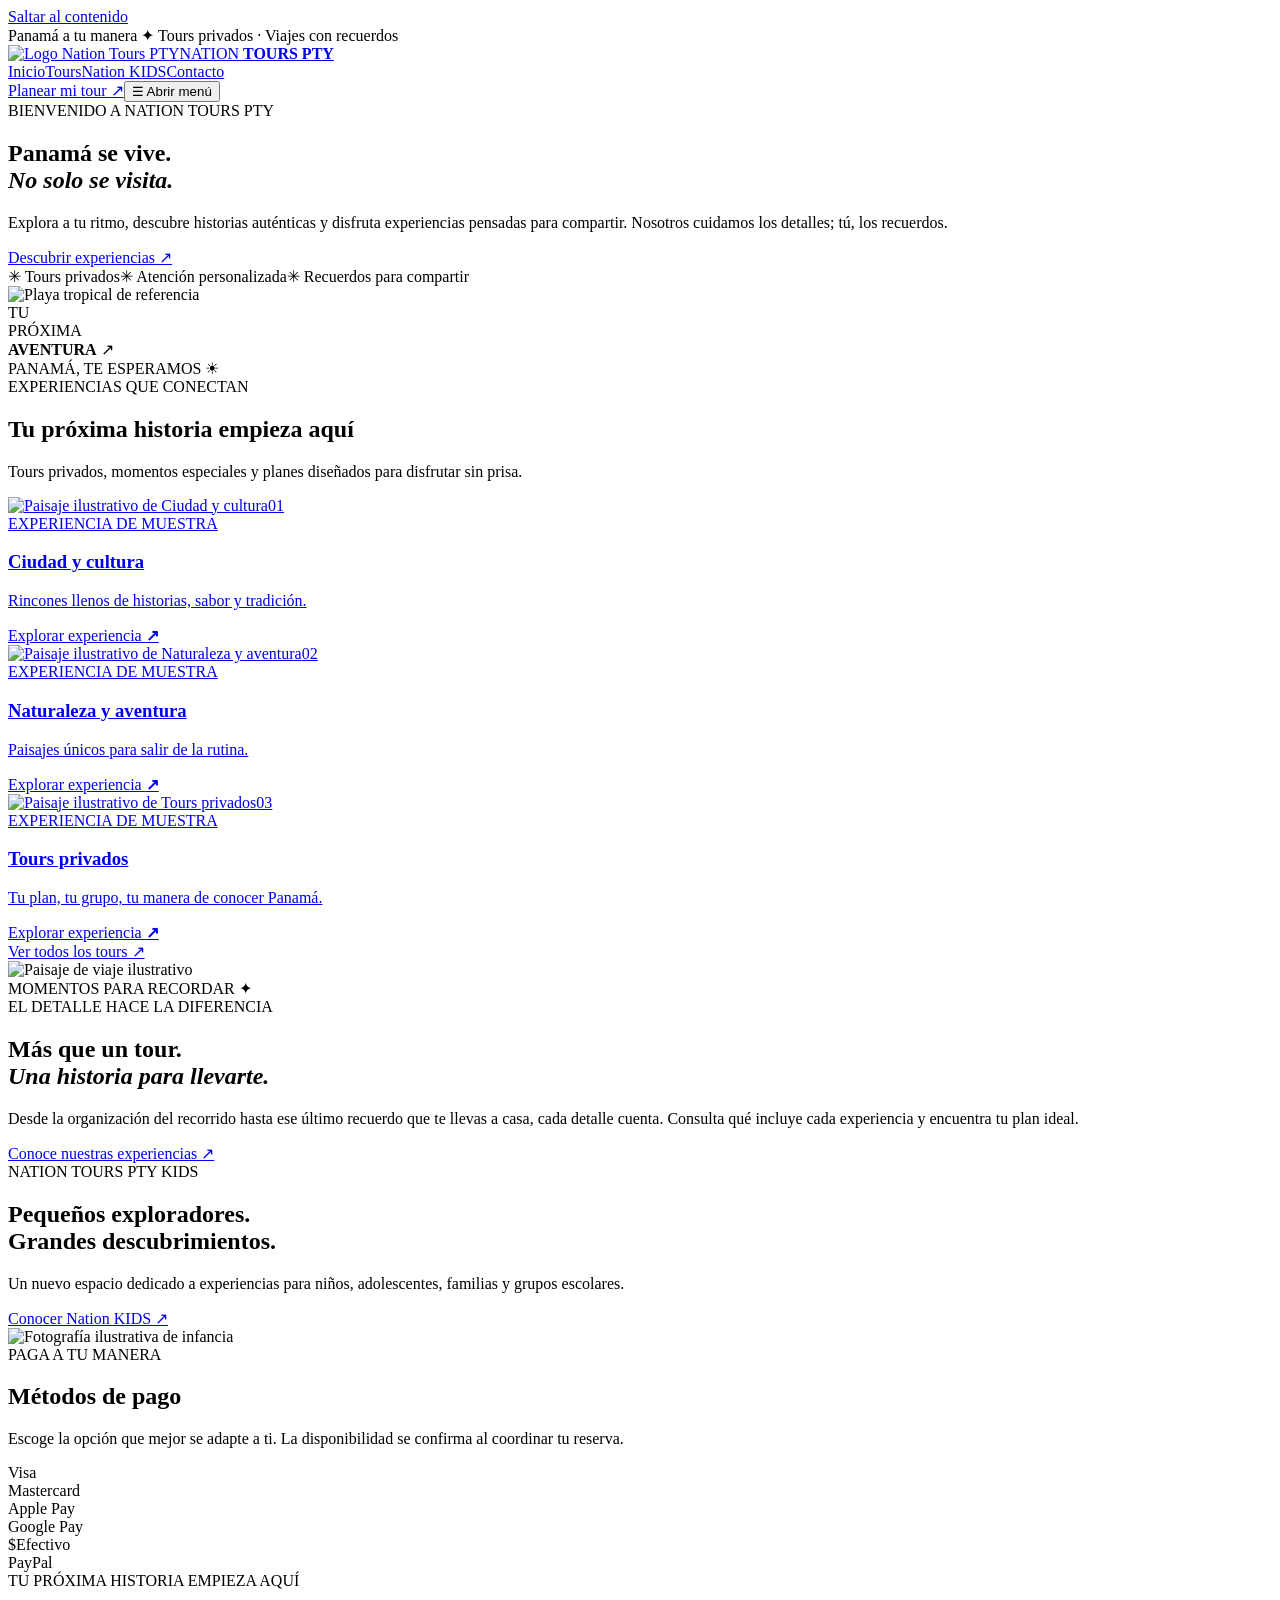
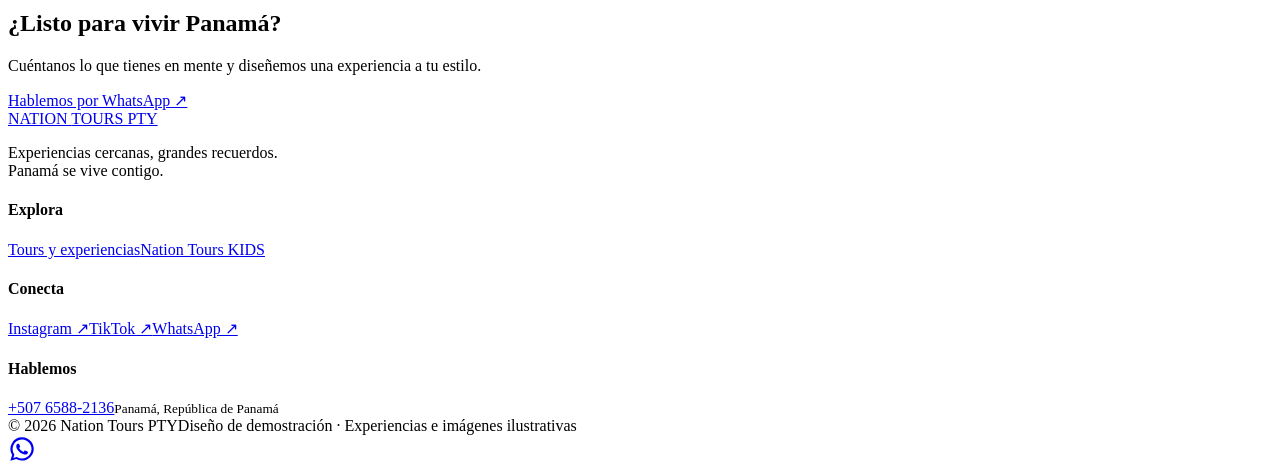
==== commit 4e1b7090: "Add files via upload" ====
--- a/index.html
+++ b/index.html
@@ -1,4 +1,5 @@
-<!doctype html><html lang="es"><head><meta charset="utf-8"><meta name="viewport" content="width=device-width,initial-scale=1"><meta name="theme-color" content="#f9f7ef"><title>Panamá a tu manera · Tours privados | Nation Tours PTY</title><meta name="description" content="Experiencias privadas, familiares y tours personalizados en Panamá. Conoce Nation Tours PTY, paga a tu manera y guarda tus recuerdos."><meta name="robots" content="noindex,nofollow"><meta property="og:type" content="website"><meta property="og:site_name" content="Nation Tours PTY"><meta property="og:title" content="Panamá a tu manera · Tours privados | Nation Tours PTY"><meta property="og:description" content="Experiencias privadas, familiares y tours personalizados en Panamá. Conoce Nation Tours PTY, paga a tu manera y guarda tus recuerdos."><link rel="icon" href="assets/img/favicon.svg" type="image/svg+xml"><link rel="preconnect" href="https://images.unsplash.com"><link rel="stylesheet" href="assets/css/styles.css"></head><body><a class="skip" href="#main">Saltar al contenido</a><div class="topbar"><div class="wrap">Panamá a tu manera <span>✦</span> Tours privados · Viajes con recuerdos</div></div><header class="site-head"><div class="wrap navline"><a class="brand" href="index.html" aria-label="Nation Tours PTY, inicio"><img src="assets/img/logo-nation.jpg" alt="Logo Nation Tours PTY"><span>NATION <b>TOURS PTY</b></span></a><nav id="primaryNav" class="navigation" aria-label="Principal"><a class="active" href="index.html">Inicio</a><a class="" href="tours.html">Tours</a><a class="" href="kids.html">Nation KIDS</a><a class="" href="recuerdos.html">Recuerdos</a><a class="" href="contacto.html">Contacto</a></nav><div class="navright"><a href="https://wa.me/50765882136?text=Hola%2C%20quiero%20conocer%20sus%20tours" target="_blank" rel="noopener" class="btn btn-amber nav-cta">Planear mi tour <span>↗</span></a><button type="button" class="menu-toggle" id="menuToggle" aria-controls="primaryNav" aria-expanded="false">☰ <span class="sr-only">Abrir menú</span></button></div></div></header><main id="main"><section class="hero wrap"><div class="hero-copy"><span class="kicker">BIENVENIDO A NATION TOURS PTY</span><h1>Panamá se vive.<br><em>No solo se visita.</em></h1><p>Explora a tu ritmo, descubre historias auténticas y disfruta experiencias pensadas para compartir. Nosotros cuidamos los detalles; tú, los recuerdos.</p><div class="hero-ctas"><a class="btn btn-coral" href="tours.html">Descubrir experiencias ↗</a><a class="btn btn-outline" href="recuerdos.html">Ver mis recuerdos</a></div><div class="hero-trust"><span>✳ Tours privados</span><span>✳ Atención personalizada</span><span>✳ Recuerdos para compartir</span></div></div><div class="hero-image"><img src="https://images.unsplash.com/photo-1507525428034-b723cf961d3e?auto=format&fit=crop&w=1400&q=85" alt="Playa tropical de referencia"><div class="hero-sticker">TU<br>PRÓXIMA<br><b>AVENTURA</b> <span>↗</span></div><div class="hero-note">PANAMÁ, TE ESPERAMOS ☀</div></div></section><section class="section cream"><div class="wrap"><div class="section-heading "><span class="kicker">EXPERIENCIAS QUE CONECTAN</span><h2>Tu próxima historia empieza aquí</h2><p>Tours privados, momentos especiales y planes diseñados para disfrutar sin prisa.</p></div><div class="tour-grid"><a class="tour-card" href="tour-ciudad.html"><div class="tour-cover"><img src="https://images.unsplash.com/photo-1567583692972-6c8b8ecf1cb9?auto=format&fit=crop&w=1400&q=85" alt="Paisaje ilustrativo de Ciudad y cultura" loading="lazy"><span class="tour-count">01</span></div><div class="tour-info"><span class="kicker">EXPERIENCIA DE MUESTRA</span><h3>Ciudad y cultura</h3><p>Rincones llenos de historias, sabor y tradición.</p><span class="text-link">Explorar experiencia <b>↗</b></span></div></a><a class="tour-card" href="tour-naturaleza.html"><div class="tour-cover"><img src="https://images.unsplash.com/photo-1448375240586-882707db888b?auto=format&fit=crop&w=1400&q=85" alt="Paisaje ilustrativo de Naturaleza y aventura" loading="lazy"><span class="tour-count">02</span></div><div class="tour-info"><span class="kicker">EXPERIENCIA DE MUESTRA</span><h3>Naturaleza y aventura</h3><p>Paisajes únicos para salir de la rutina.</p><span class="text-link">Explorar experiencia <b>↗</b></span></div></a><a class="tour-card" href="tour-privado.html"><div class="tour-cover"><img src="https://images.unsplash.com/photo-1533105079780-92b9be482077?auto=format&fit=crop&w=1400&q=85" alt="Paisaje ilustrativo de Tours privados" loading="lazy"><span class="tour-count">03</span></div><div class="tour-info"><span class="kicker">EXPERIENCIA DE MUESTRA</span><h3>Tours privados</h3><p>Tu plan, tu grupo, tu manera de conocer Panamá.</p><span class="text-link">Explorar experiencia <b>↗</b></span></div></a></div><div class="section-action"><a class="btn btn-dark" href="tours.html">Ver todos los tours ↗</a></div></div></section>
-<section class="split-feature wrap"><div class="feature-photo"><img src="https://images.unsplash.com/photo-1500530855697-b586d89ba3ee?auto=format&fit=crop&w=1400&q=85" alt="Paisaje de viaje ilustrativo" loading="lazy"><div class="feature-chip">MOMENTOS PARA RECORDAR ✦</div></div><div class="feature-text"><span class="kicker">EL DETALLE HACE LA DIFERENCIA</span><h2>Más que un tour.<br><em>Una historia para llevarte.</em></h2><p>Desde la organización del recorrido hasta ese último recuerdo que te llevas a casa, cada detalle cuenta. Consulta qué incluye cada experiencia y encuentra tu plan ideal.</p><a class="text-link" href="tours.html">Conoce nuestras experiencias ↗</a></div></section>
-<section class="kids-banner"><div class="wrap kids-banner-inner"><div><span class="kicker light">NATION TOURS PTY KIDS</span><h2>Pequeños exploradores.<br>Grandes descubrimientos.</h2><p>Un nuevo espacio dedicado a experiencias para niños, adolescentes, familias y grupos escolares.</p><a class="btn btn-white" href="kids.html">Conocer Nation KIDS ↗</a></div><img src="https://images.unsplash.com/photo-1503454537195-1dcabb73ffb9?auto=format&fit=crop&w=1400&q=85" loading="lazy" alt="Fotografía ilustrativa de infancia"></div></section>
-<section class="section cream"><div class="wrap memory-tease"><div><span class="kicker">PARA LLEVARTE ALGO MÁS</span><h2>Los recuerdos también viajan contigo</h2><p>Al finalizar tu experiencia podrás recibir tu código para acceder a tus fotos y videos desde nuestra galería de recuerdos.</p><a class="btn btn-dark" href="recuerdos.html">Ir a mis recuerdos ↗</a></div><div class="memory-snap"><img src="https://images.unsplash.com/photo-1470770841072-f978cf4d019e?auto=format&fit=crop&w=1400&q=85" alt="Atardecer ilustrativo"><span>NATION TOURS PTY · TU RECUERDO</span></div></div></section><section class="section pay-section"><div class="wrap"><div class="section-heading "><span class="kicker">PAGA A TU MANERA</span><h2>Métodos de pago</h2><p>Escoge la opción que mejor se adapte a ti. La disponibilidad se confirma al coordinar tu reserva.</p></div><div class="payments "><div class="pay-item"><span class="pay-logo "><img src="https://cdn.simpleicons.org/visa/1434CB" alt="" loading="lazy" onerror="this.style.display='none'"></span><span>Visa</span></div><div class="pay-item"><span class="pay-logo "><img src="https://cdn.simpleicons.org/mastercard/EB001B" alt="" loading="lazy" onerror="this.style.display='none'"></span><span>Mastercard</span></div><div class="pay-item"><span class="pay-logo "><img src="https://cdn.simpleicons.org/applepay/000000" alt="" loading="lazy" onerror="this.style.display='none'"></span><span>Apple Pay</span></div><div class="pay-item"><span class="pay-logo "><img src="https://cdn.simpleicons.org/googlepay/4285F4" alt="" loading="lazy" onerror="this.style.display='none'"></span><span>Google Pay</span></div><div class="pay-item"><span class="pay-logo cash-logo"><span class="cash-sign" aria-hidden="true">$</span></span><span>Efectivo</span></div><div class="pay-item"><span class="pay-logo "><img src="https://cdn.simpleicons.org/paypal/003087" alt="" loading="lazy" onerror="this.style.display='none'"></span><span>PayPal</span></div></div></div></section><section class="cta-strip"><div class="wrap cta-inner"><div><span class="kicker light">TU PRÓXIMA HISTORIA EMPIEZA AQUÍ</span><h2>¿Listo para vivir Panamá?</h2><p>Cuéntanos lo que tienes en mente y diseñemos una experiencia a tu estilo.</p></div><a class="btn btn-white" href="https://wa.me/50765882136?text=Hola%20Nation%20Tours%20PTY%2C%20me%20interesa%20cotizar%20una%20experiencia" target="_blank" rel="noopener">Hablemos por WhatsApp ↗</a></div></section></main><footer class="site-footer"><div class="wrap footer-grid"><div><a href="index.html" class="footer-logo">NATION <span>TOURS PTY</span></a><p>Experiencias cercanas, grandes recuerdos.<br>Panamá se vive contigo.</p></div><div><h4>Explora</h4><a href="tours.html">Tours y experiencias</a><a href="kids.html">Nation Tours KIDS</a><a href="recuerdos.html">Mis recuerdos</a></div><div><h4>Conecta</h4><a href="https://www.instagram.com/nationtourspty/" target="_blank" rel="noopener">Instagram ↗</a><a href="https://www.tiktok.com/@nationtourspty" target="_blank" rel="noopener">TikTok ↗</a><a href="https://wa.me/50765882136" target="_blank" rel="noopener">WhatsApp ↗</a></div><div><h4>Hablemos</h4><a href="tel:+50765882136">+507 6588-2136</a><small>Panamá, República de Panamá</small></div></div><div class="wrap footer-bottom"><span>© 2026 Nation Tours PTY</span><span>Diseño de demostración · Experiencias e imágenes ilustrativas</span></div></footer><a class="wa-float" href="https://wa.me/50765882136?text=Hola%2C%20quiero%20informaci%C3%B3n%20sobre%20Nation%20Tours%20PTY" aria-label="Escribir por WhatsApp" target="_blank" rel="noopener"><svg viewBox="0 0 24 24" width="28" height="28" fill="currentColor"><path d="M12.04 2a9.94 9.94 0 0 0-8.5 15.1L2 22l5.05-1.48A9.95 9.95 0 1 0 12.04 2Zm0 18.1a8.1 8.1 0 0 1-4.14-1.13l-.3-.18-3 .88.88-2.9-.2-.32A8.1 8.1 0 1 1 12.04 20.1Zm4.5-6.05c-.25-.12-1.46-.72-1.69-.8-.23-.08-.39-.12-.55.12-.17.25-.63.8-.77.96-.14.16-.28.18-.53.06-.25-.13-1.04-.38-1.98-1.22-.73-.66-1.22-1.46-1.37-1.71-.14-.25-.01-.38.11-.5.11-.12.25-.28.37-.42.13-.14.17-.25.25-.41.08-.17.04-.32-.02-.44-.06-.13-.55-1.32-.75-1.8-.2-.47-.4-.4-.55-.41h-.47c-.16 0-.43.06-.66.31-.23.25-.86.85-.86 2.06 0 1.22.89 2.38 1.02 2.55.12.16 1.74 2.66 4.23 3.72.59.25 1.05.4 1.4.5.59.19 1.13.16 1.55.1.48-.06 1.46-.6 1.67-1.18.2-.57.2-1.08.14-1.18-.06-.1-.23-.16-.48-.29Z"/></svg></a><script src="assets/js/app.js" defer></script></body></html>+<!DOCTYPE html>
+<html lang="es"><head><meta charset="utf-8"/><meta content="width=device-width,initial-scale=1" name="viewport"/><meta content="#f9f7ef" name="theme-color"/><title>Panamá a tu manera · Tours privados | Nation Tours PTY</title><meta content="Experiencias privadas, familiares y tours personalizados en Panamá. Conoce Nation Tours PTY, paga a tu manera y guarda tus recuerdos." name="description"/><meta content="noindex,nofollow" name="robots"/><meta content="website" property="og:type"/><meta content="Nation Tours PTY" property="og:site_name"/><meta content="Panamá a tu manera · Tours privados | Nation Tours PTY" property="og:title"/><meta content="Experiencias privadas, familiares y tours personalizados en Panamá. Conoce Nation Tours PTY, paga a tu manera y guarda tus recuerdos." property="og:description"/><link href="assets/img/favicon.svg" rel="icon" type="image/svg+xml"/><link href="https://images.unsplash.com" rel="preconnect"/><link href="assets/css/styles.css" rel="stylesheet"/></head><body><a class="skip" href="#main">Saltar al contenido</a><div class="topbar"><div class="wrap">Panamá a tu manera <span>✦</span> Tours privados · Viajes con recuerdos</div></div><header class="site-head"><div class="wrap navline"><a aria-label="Nation Tours PTY, inicio" class="brand" href="index.html"><img alt="Logo Nation Tours PTY" src="assets/img/logo-nation.jpg"/><span>NATION <b>TOURS PTY</b></span></a><nav aria-label="Principal" class="navigation" id="primaryNav"><a class="active" href="index.html">Inicio</a><a class="" href="tours.html">Tours</a><a class="" href="kids.html">Nation KIDS</a><a class="" href="contacto.html">Contacto</a></nav><div class="navright"><a class="btn btn-amber nav-cta" href="https://wa.me/50765882136?text=Hola%2C%20quiero%20conocer%20sus%20tours" rel="noopener" target="_blank">Planear mi tour <span>↗</span></a><button aria-controls="primaryNav" aria-expanded="false" class="menu-toggle" id="menuToggle" type="button">☰ <span class="sr-only">Abrir menú</span></button></div></div></header><main id="main"><section class="hero wrap"><div class="hero-copy"><span class="kicker">BIENVENIDO A NATION TOURS PTY</span><h1>Panamá se vive.<br/><em>No solo se visita.</em></h1><p>Explora a tu ritmo, descubre historias auténticas y disfruta experiencias pensadas para compartir. Nosotros cuidamos los detalles; tú, los recuerdos.</p><div class="hero-ctas"><a class="btn btn-coral" href="tours.html">Descubrir experiencias ↗</a></div><div class="hero-trust"><span>✳ Tours privados</span><span>✳ Atención personalizada</span><span>✳ Recuerdos para compartir</span></div></div><div class="hero-image"><img alt="Playa tropical de referencia" src="https://images.unsplash.com/photo-1507525428034-b723cf961d3e?auto=format&amp;fit=crop&amp;w=1400&amp;q=85"/><div class="hero-sticker">TU<br/>PRÓXIMA<br/><b>AVENTURA</b> <span>↗</span></div><div class="hero-note">PANAMÁ, TE ESPERAMOS ☀</div></div></section><section class="section cream"><div class="wrap"><div class="section-heading"><span class="kicker">EXPERIENCIAS QUE CONECTAN</span><h2>Tu próxima historia empieza aquí</h2><p>Tours privados, momentos especiales y planes diseñados para disfrutar sin prisa.</p></div><div class="tour-grid"><a class="tour-card" href="tour-ciudad.html"><div class="tour-cover"><img alt="Paisaje ilustrativo de Ciudad y cultura" loading="lazy" src="https://images.unsplash.com/photo-1567583692972-6c8b8ecf1cb9?auto=format&amp;fit=crop&amp;w=1400&amp;q=85"/><span class="tour-count">01</span></div><div class="tour-info"><span class="kicker">EXPERIENCIA DE MUESTRA</span><h3>Ciudad y cultura</h3><p>Rincones llenos de historias, sabor y tradición.</p><span class="text-link">Explorar experiencia <b>↗</b></span></div></a><a class="tour-card" href="tour-naturaleza.html"><div class="tour-cover"><img alt="Paisaje ilustrativo de Naturaleza y aventura" loading="lazy" src="https://images.unsplash.com/photo-1448375240586-882707db888b?auto=format&amp;fit=crop&amp;w=1400&amp;q=85"/><span class="tour-count">02</span></div><div class="tour-info"><span class="kicker">EXPERIENCIA DE MUESTRA</span><h3>Naturaleza y aventura</h3><p>Paisajes únicos para salir de la rutina.</p><span class="text-link">Explorar experiencia <b>↗</b></span></div></a><a class="tour-card" href="tour-privado.html"><div class="tour-cover"><img alt="Paisaje ilustrativo de Tours privados" loading="lazy" src="https://images.unsplash.com/photo-1533105079780-92b9be482077?auto=format&amp;fit=crop&amp;w=1400&amp;q=85"/><span class="tour-count">03</span></div><div class="tour-info"><span class="kicker">EXPERIENCIA DE MUESTRA</span><h3>Tours privados</h3><p>Tu plan, tu grupo, tu manera de conocer Panamá.</p><span class="text-link">Explorar experiencia <b>↗</b></span></div></a></div><div class="section-action"><a class="btn btn-dark" href="tours.html">Ver todos los tours ↗</a></div></div></section>
+<section class="split-feature wrap"><div class="feature-photo"><img alt="Paisaje de viaje ilustrativo" loading="lazy" src="https://images.unsplash.com/photo-1500530855697-b586d89ba3ee?auto=format&amp;fit=crop&amp;w=1400&amp;q=85"/><div class="feature-chip">MOMENTOS PARA RECORDAR ✦</div></div><div class="feature-text"><span class="kicker">EL DETALLE HACE LA DIFERENCIA</span><h2>Más que un tour.<br/><em>Una historia para llevarte.</em></h2><p>Desde la organización del recorrido hasta ese último recuerdo que te llevas a casa, cada detalle cuenta. Consulta qué incluye cada experiencia y encuentra tu plan ideal.</p><a class="text-link" href="tours.html">Conoce nuestras experiencias ↗</a></div></section>
+<section class="kids-banner"><div class="wrap kids-banner-inner"><div><span class="kicker light">NATION TOURS PTY KIDS</span><h2>Pequeños exploradores.<br/>Grandes descubrimientos.</h2><p>Un nuevo espacio dedicado a experiencias para niños, adolescentes, familias y grupos escolares.</p><a class="btn btn-white" href="kids.html">Conocer Nation KIDS ↗</a></div><img alt="Fotografía ilustrativa de infancia" loading="lazy" src="https://images.unsplash.com/photo-1503454537195-1dcabb73ffb9?auto=format&amp;fit=crop&amp;w=1400&amp;q=85"/></div></section>
+<section class="section pay-section"><div class="wrap"><div class="section-heading"><span class="kicker">PAGA A TU MANERA</span><h2>Métodos de pago</h2><p>Escoge la opción que mejor se adapte a ti. La disponibilidad se confirma al coordinar tu reserva.</p></div><div class="payments"><div class="pay-item"><span class="pay-logo"><img alt="" loading="lazy" onerror="this.style.display='none'" src="https://cdn.simpleicons.org/visa/1434CB"/></span><span>Visa</span></div><div class="pay-item"><span class="pay-logo"><img alt="" loading="lazy" onerror="this.style.display='none'" src="https://cdn.simpleicons.org/mastercard/EB001B"/></span><span>Mastercard</span></div><div class="pay-item"><span class="pay-logo"><img alt="" loading="lazy" onerror="this.style.display='none'" src="https://cdn.simpleicons.org/applepay/000000"/></span><span>Apple Pay</span></div><div class="pay-item"><span class="pay-logo"><img alt="" loading="lazy" onerror="this.style.display='none'" src="https://cdn.simpleicons.org/googlepay/4285F4"/></span><span>Google Pay</span></div><div class="pay-item"><span class="pay-logo cash-logo"><span aria-hidden="true" class="cash-sign">$</span></span><span>Efectivo</span></div><div class="pay-item"><span class="pay-logo"><img alt="" loading="lazy" onerror="this.style.display='none'" src="https://cdn.simpleicons.org/paypal/003087"/></span><span>PayPal</span></div></div></div></section><section class="cta-strip"><div class="wrap cta-inner"><div><span class="kicker light">TU PRÓXIMA HISTORIA EMPIEZA AQUÍ</span><h2>¿Listo para vivir Panamá?</h2><p>Cuéntanos lo que tienes en mente y diseñemos una experiencia a tu estilo.</p></div><a class="btn btn-white" href="https://wa.me/50765882136?text=Hola%20Nation%20Tours%20PTY%2C%20me%20interesa%20cotizar%20una%20experiencia" rel="noopener" target="_blank">Hablemos por WhatsApp ↗</a></div></section></main><footer class="site-footer"><div class="wrap footer-grid"><div><a class="footer-logo" href="index.html">NATION <span>TOURS PTY</span></a><p>Experiencias cercanas, grandes recuerdos.<br/>Panamá se vive contigo.</p></div><div><h4>Explora</h4><a href="tours.html">Tours y experiencias</a><a href="kids.html">Nation Tours KIDS</a></div><div><h4>Conecta</h4><a href="https://www.instagram.com/nationtourspty/" rel="noopener" target="_blank">Instagram ↗</a><a href="https://www.tiktok.com/@nationtourspty" rel="noopener" target="_blank">TikTok ↗</a><a href="https://wa.me/50765882136" rel="noopener" target="_blank">WhatsApp ↗</a></div><div><h4>Hablemos</h4><a href="tel:+50765882136">+507 6588-2136</a><small>Panamá, República de Panamá</small></div></div><div class="wrap footer-bottom"><span>© 2026 Nation Tours PTY</span><span>Diseño de demostración · Experiencias e imágenes ilustrativas</span></div></footer><a aria-label="Escribir por WhatsApp" class="wa-float" href="https://wa.me/50765882136?text=Hola%2C%20quiero%20informaci%C3%B3n%20sobre%20Nation%20Tours%20PTY" rel="noopener" target="_blank"><svg fill="currentColor" height="28" viewbox="0 0 24 24" width="28"><path d="M12.04 2a9.94 9.94 0 0 0-8.5 15.1L2 22l5.05-1.48A9.95 9.95 0 1 0 12.04 2Zm0 18.1a8.1 8.1 0 0 1-4.14-1.13l-.3-.18-3 .88.88-2.9-.2-.32A8.1 8.1 0 1 1 12.04 20.1Zm4.5-6.05c-.25-.12-1.46-.72-1.69-.8-.23-.08-.39-.12-.55.12-.17.25-.63.8-.77.96-.14.16-.28.18-.53.06-.25-.13-1.04-.38-1.98-1.22-.73-.66-1.22-1.46-1.37-1.71-.14-.25-.01-.38.11-.5.11-.12.25-.28.37-.42.13-.14.17-.25.25-.41.08-.17.04-.32-.02-.44-.06-.13-.55-1.32-.75-1.8-.2-.47-.4-.4-.55-.41h-.47c-.16 0-.43.06-.66.31-.23.25-.86.85-.86 2.06 0 1.22.89 2.38 1.02 2.55.12.16 1.74 2.66 4.23 3.72.59.25 1.05.4 1.4.5.59.19 1.13.16 1.55.1.48-.06 1.46-.6 1.67-1.18.2-.57.2-1.08.14-1.18-.06-.1-.23-.16-.48-.29Z"></path></svg></a><script defer="" src="assets/js/app.js"></script></body></html>
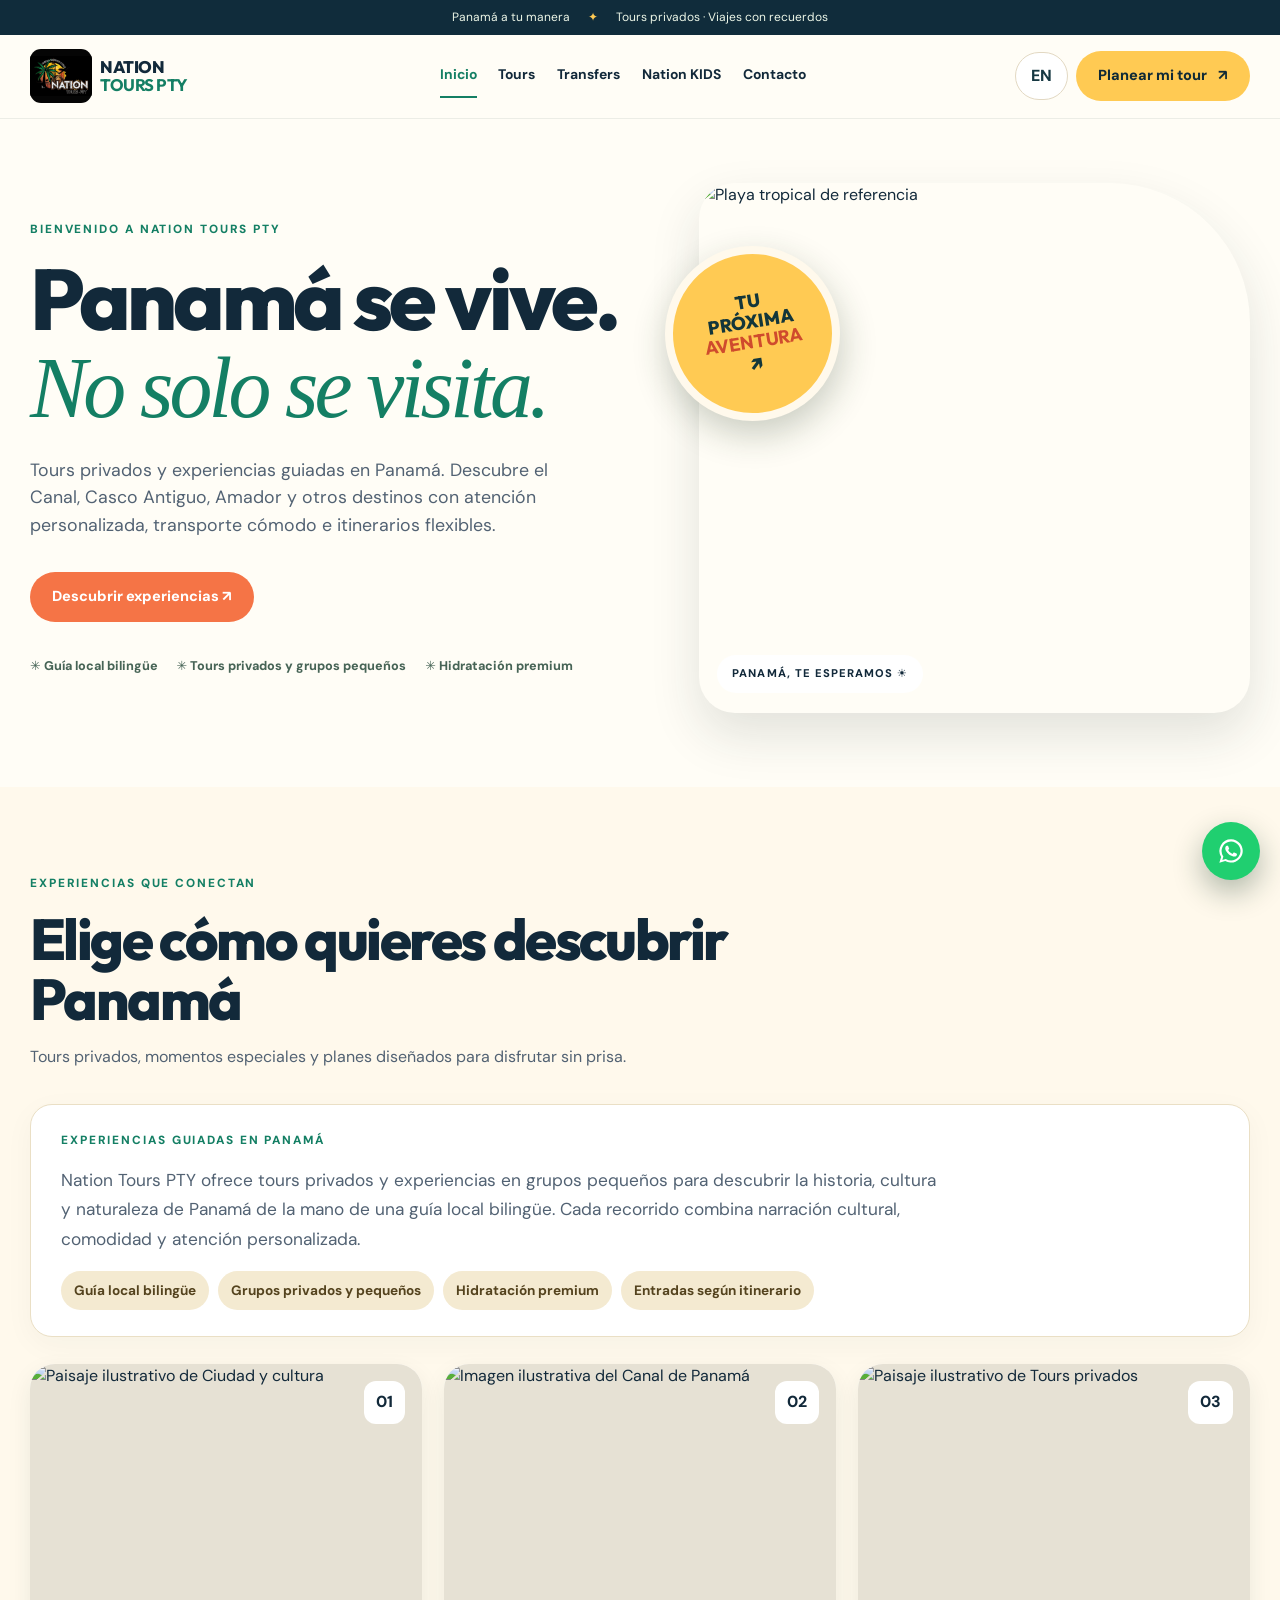
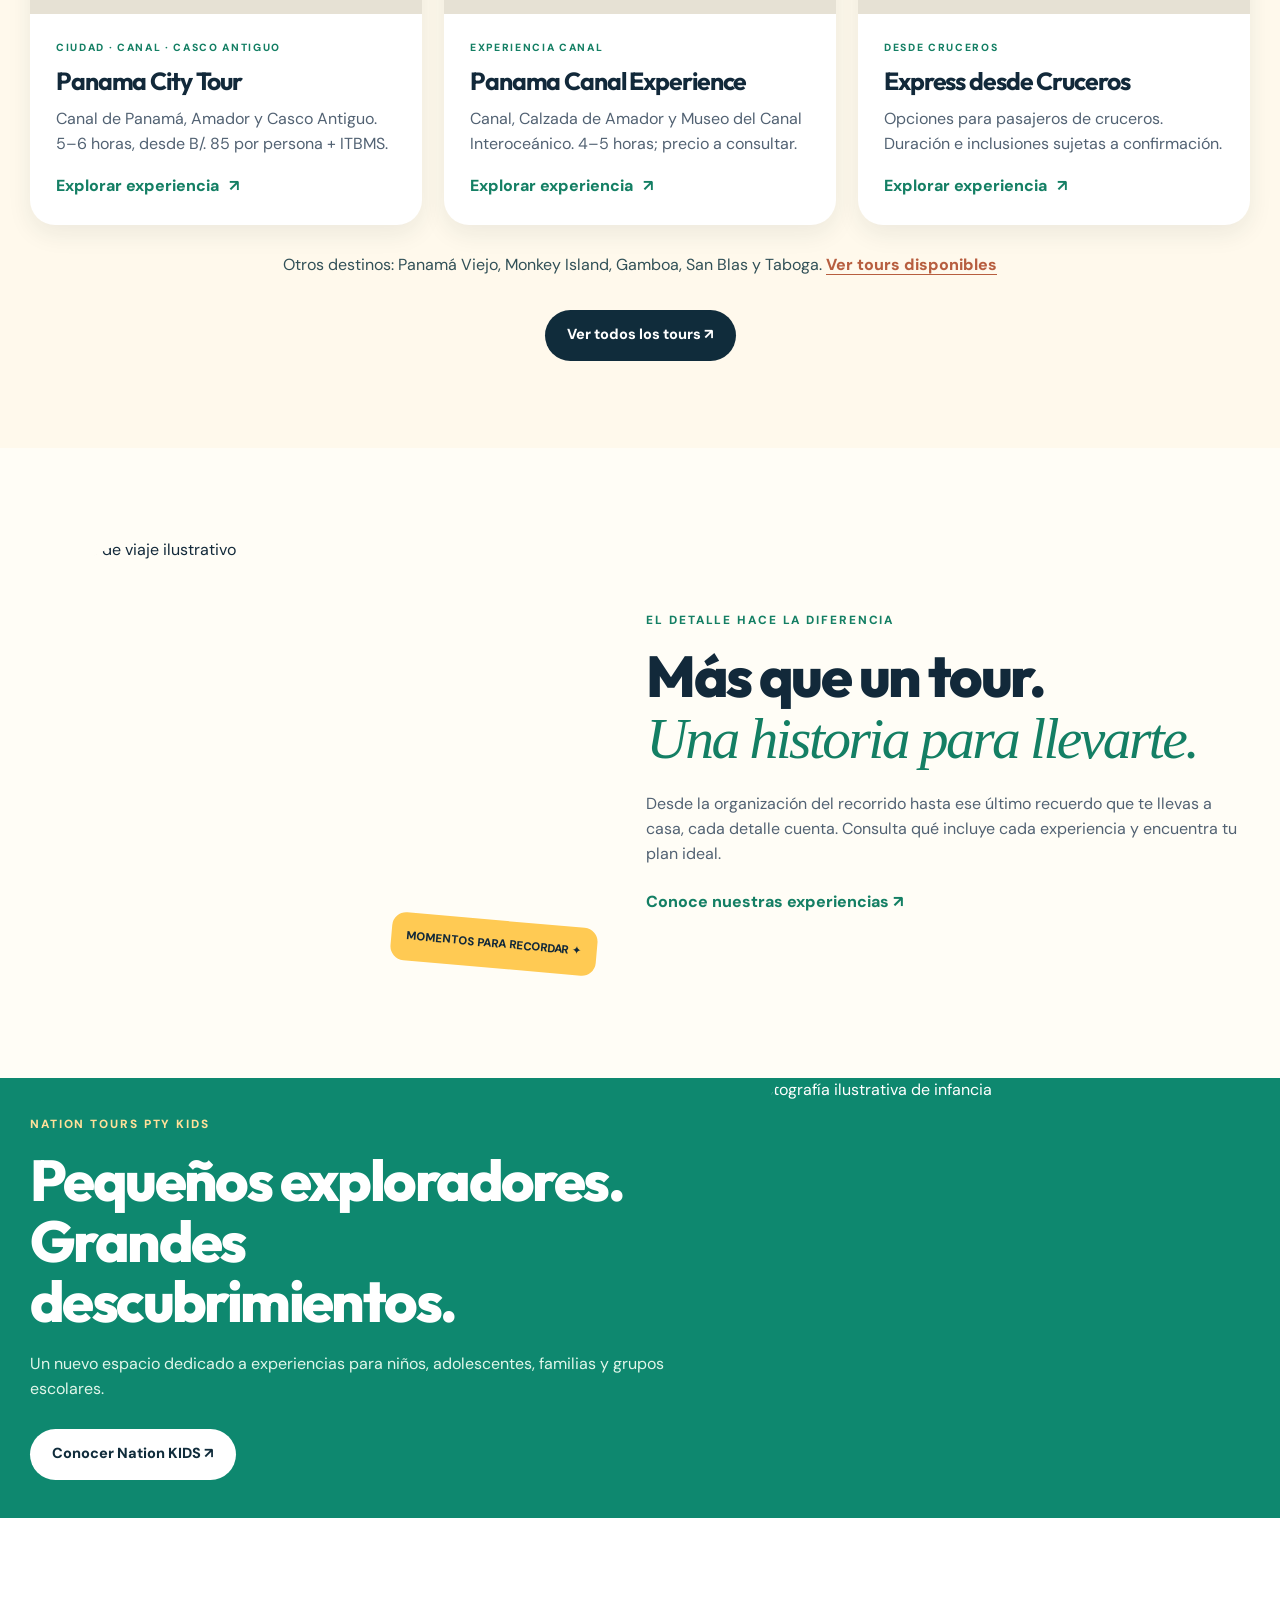
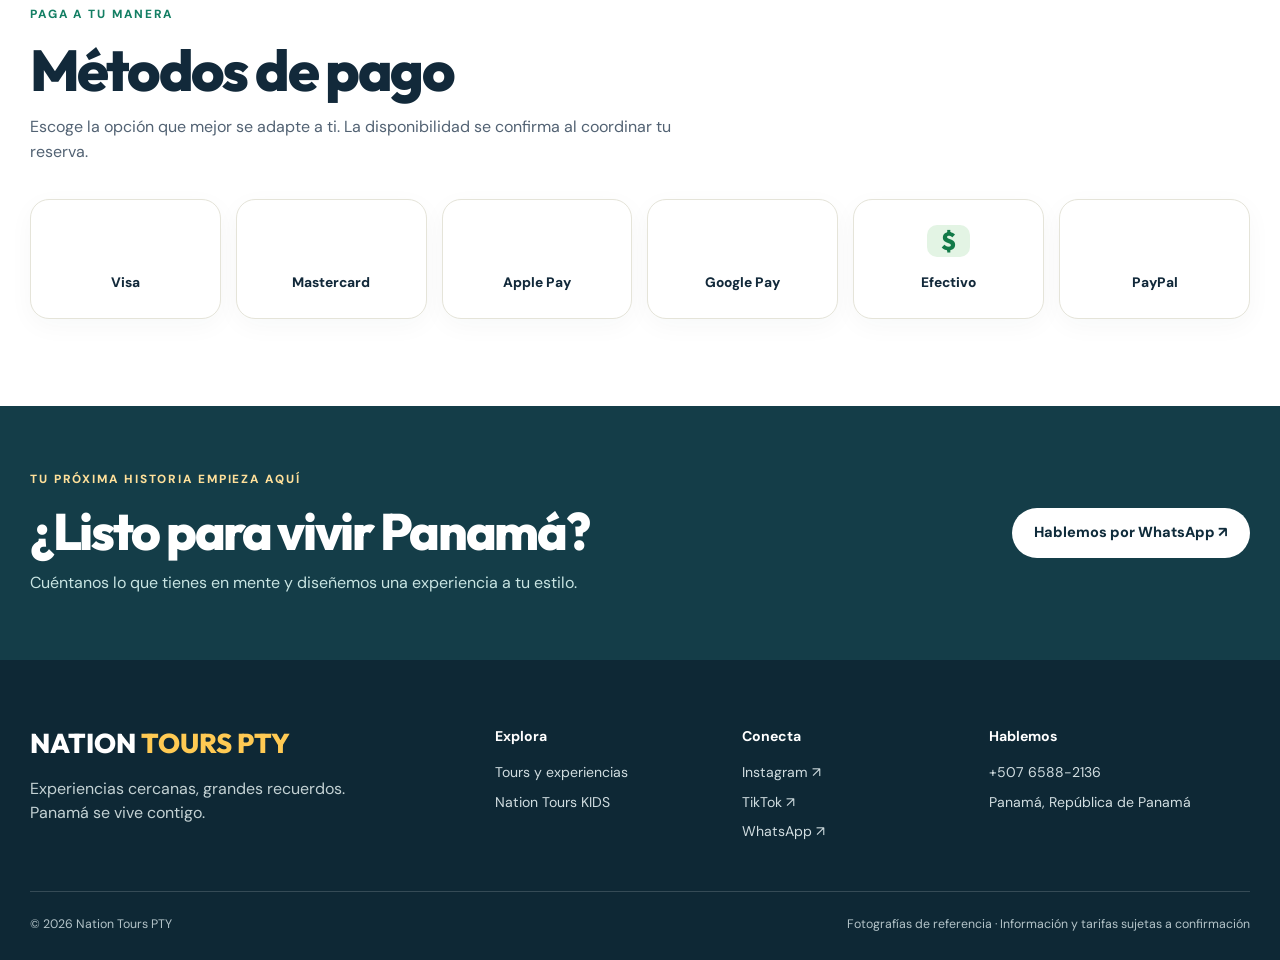
==== commit 0ad6397d: "Update 7" ====
--- a/index.html
+++ b/index.html
@@ -1,5 +1,7 @@
-<!DOCTYPE html>
-<html lang="es"><head><meta charset="utf-8"/><meta content="width=device-width,initial-scale=1" name="viewport"/><meta content="#f9f7ef" name="theme-color"/><title>Panamá a tu manera · Tours privados | Nation Tours PTY</title><meta content="Experiencias privadas, familiares y tours personalizados en Panamá. Conoce Nation Tours PTY, paga a tu manera y guarda tus recuerdos." name="description"/><meta content="noindex,nofollow" name="robots"/><meta content="website" property="og:type"/><meta content="Nation Tours PTY" property="og:site_name"/><meta content="Panamá a tu manera · Tours privados | Nation Tours PTY" property="og:title"/><meta content="Experiencias privadas, familiares y tours personalizados en Panamá. Conoce Nation Tours PTY, paga a tu manera y guarda tus recuerdos." property="og:description"/><link href="assets/img/favicon.svg" rel="icon" type="image/svg+xml"/><link href="https://images.unsplash.com" rel="preconnect"/><link href="assets/css/styles.css" rel="stylesheet"/></head><body><a class="skip" href="#main">Saltar al contenido</a><div class="topbar"><div class="wrap">Panamá a tu manera <span>✦</span> Tours privados · Viajes con recuerdos</div></div><header class="site-head"><div class="wrap navline"><a aria-label="Nation Tours PTY, inicio" class="brand" href="index.html"><img alt="Logo Nation Tours PTY" src="assets/img/logo-nation.jpg"/><span>NATION <b>TOURS PTY</b></span></a><nav aria-label="Principal" class="navigation" id="primaryNav"><a class="active" href="index.html">Inicio</a><a class="" href="tours.html">Tours</a><a class="" href="kids.html">Nation KIDS</a><a class="" href="contacto.html">Contacto</a></nav><div class="navright"><a class="btn btn-amber nav-cta" href="https://wa.me/50765882136?text=Hola%2C%20quiero%20conocer%20sus%20tours" rel="noopener" target="_blank">Planear mi tour <span>↗</span></a><button aria-controls="primaryNav" aria-expanded="false" class="menu-toggle" id="menuToggle" type="button">☰ <span class="sr-only">Abrir menú</span></button></div></div></header><main id="main"><section class="hero wrap"><div class="hero-copy"><span class="kicker">BIENVENIDO A NATION TOURS PTY</span><h1>Panamá se vive.<br/><em>No solo se visita.</em></h1><p>Explora a tu ritmo, descubre historias auténticas y disfruta experiencias pensadas para compartir. Nosotros cuidamos los detalles; tú, los recuerdos.</p><div class="hero-ctas"><a class="btn btn-coral" href="tours.html">Descubrir experiencias ↗</a></div><div class="hero-trust"><span>✳ Tours privados</span><span>✳ Atención personalizada</span><span>✳ Recuerdos para compartir</span></div></div><div class="hero-image"><img alt="Playa tropical de referencia" src="https://images.unsplash.com/photo-1507525428034-b723cf961d3e?auto=format&amp;fit=crop&amp;w=1400&amp;q=85"/><div class="hero-sticker">TU<br/>PRÓXIMA<br/><b>AVENTURA</b> <span>↗</span></div><div class="hero-note">PANAMÁ, TE ESPERAMOS ☀</div></div></section><section class="section cream"><div class="wrap"><div class="section-heading"><span class="kicker">EXPERIENCIAS QUE CONECTAN</span><h2>Tu próxima historia empieza aquí</h2><p>Tours privados, momentos especiales y planes diseñados para disfrutar sin prisa.</p></div><div class="tour-grid"><a class="tour-card" href="tour-ciudad.html"><div class="tour-cover"><img alt="Paisaje ilustrativo de Ciudad y cultura" loading="lazy" src="https://images.unsplash.com/photo-1567583692972-6c8b8ecf1cb9?auto=format&amp;fit=crop&amp;w=1400&amp;q=85"/><span class="tour-count">01</span></div><div class="tour-info"><span class="kicker">EXPERIENCIA DE MUESTRA</span><h3>Ciudad y cultura</h3><p>Rincones llenos de historias, sabor y tradición.</p><span class="text-link">Explorar experiencia <b>↗</b></span></div></a><a class="tour-card" href="tour-naturaleza.html"><div class="tour-cover"><img alt="Paisaje ilustrativo de Naturaleza y aventura" loading="lazy" src="https://images.unsplash.com/photo-1448375240586-882707db888b?auto=format&amp;fit=crop&amp;w=1400&amp;q=85"/><span class="tour-count">02</span></div><div class="tour-info"><span class="kicker">EXPERIENCIA DE MUESTRA</span><h3>Naturaleza y aventura</h3><p>Paisajes únicos para salir de la rutina.</p><span class="text-link">Explorar experiencia <b>↗</b></span></div></a><a class="tour-card" href="tour-privado.html"><div class="tour-cover"><img alt="Paisaje ilustrativo de Tours privados" loading="lazy" src="https://images.unsplash.com/photo-1533105079780-92b9be482077?auto=format&amp;fit=crop&amp;w=1400&amp;q=85"/><span class="tour-count">03</span></div><div class="tour-info"><span class="kicker">EXPERIENCIA DE MUESTRA</span><h3>Tours privados</h3><p>Tu plan, tu grupo, tu manera de conocer Panamá.</p><span class="text-link">Explorar experiencia <b>↗</b></span></div></a></div><div class="section-action"><a class="btn btn-dark" href="tours.html">Ver todos los tours ↗</a></div></div></section>
+<!doctype html>
+
+
+<html lang="es"><head><meta charset="utf-8"/><meta content="width=device-width,initial-scale=1" name="viewport"/><meta content="#f9f7ef" name="theme-color"/><title>Tours privados y experiencias guiadas en Panamá | Nation Tours PTY</title><meta content="Recorre el Canal de Panamá, Casco Antiguo y la Calzada de Amador con Nation Tours PTY. Experiencias privadas, servicios de traslado y guía local bilingüe." name="description"/><meta content="noindex,nofollow" name="robots"/><meta content="website" property="og:type"/><meta content="Nation Tours PTY" property="og:site_name"/><meta content="Tours privados y experiencias guiadas en Panamá | Nation Tours PTY" property="og:title"/><meta content="Recorre el Canal de Panamá, Casco Antiguo y la Calzada de Amador con Nation Tours PTY. Experiencias privadas, servicios de traslado y guía local bilingüe." property="og:description"/><link href="assets/img/favicon.svg" rel="icon" type="image/svg+xml"/><link href="https://images.unsplash.com" rel="preconnect"/><link href="assets/css/styles.css" rel="stylesheet"/></head><body><a class="skip" href="#main">Saltar al contenido</a><div class="topbar"><div class="wrap">Panamá a tu manera <span>✦</span> Tours privados · Viajes con recuerdos</div></div><header class="site-head"><div class="wrap navline"><a aria-label="Nation Tours PTY, inicio" class="brand" href="index.html"><img alt="Logo Nation Tours PTY" src="assets/img/logo-nation.jpg"/><span>NATION <b>TOURS PTY</b></span></a><nav aria-label="Principal" class="navigation" id="primaryNav"><a class="active" href="index.html">Inicio</a><a class="" href="tours.html">Tours</a><a href="transfers.html">Transfers</a><a class="" href="kids.html">Nation KIDS</a><a class="" href="contacto.html">Contacto</a></nav><div class="navright"><button aria-label="Cambiar idioma a inglés" class="lang-switch" type="button">EN</button><a class="btn btn-amber nav-cta" href="https://wa.me/50765882136?text=Hola%2C%20quiero%20conocer%20sus%20tours" rel="noopener" target="_blank">Planear mi tour <span>↗</span></a><button aria-controls="primaryNav" aria-expanded="false" class="menu-toggle" id="menuToggle" type="button">☰ <span class="sr-only">Abrir menú</span></button></div></div></header><main id="main"><section class="hero wrap"><div class="hero-copy"><span class="kicker">BIENVENIDO A NATION TOURS PTY</span><h1>Panamá se vive.<br/><em>No solo se visita.</em></h1><p>Tours privados y experiencias guiadas en Panamá. Descubre el Canal, Casco Antiguo, Amador y otros destinos con atención personalizada, transporte cómodo e itinerarios flexibles.</p><div class="hero-ctas"><a class="btn btn-coral" href="tours.html">Descubrir experiencias ↗</a></div><div class="hero-trust"><span>✳ Guía local bilingüe</span><span>✳ Tours privados y grupos pequeños</span><span>✳ Hidratación premium</span></div></div><div class="hero-image"><img alt="Playa tropical de referencia" src="https://images.unsplash.com/photo-1507525428034-b723cf961d3e?auto=format&amp;fit=crop&amp;w=1400&amp;q=85"/><div class="hero-sticker">TU<br/>PRÓXIMA<br/><b>AVENTURA</b> <span>↗</span></div><div class="hero-note">PANAMÁ, TE ESPERAMOS ☀</div></div></section><section class="section cream"><div class="wrap"><div class="section-heading"><span class="kicker">EXPERIENCIAS QUE CONECTAN</span><h2>Elige cómo quieres descubrir Panamá</h2><p>Tours privados, momentos especiales y planes diseñados para disfrutar sin prisa.</p></div><div class="brand-intro"><span class="kicker">EXPERIENCIAS GUIADAS EN PANAMÁ</span><p>Nation Tours PTY ofrece tours privados y experiencias en grupos pequeños para descubrir la historia, cultura y naturaleza de Panamá de la mano de una guía local bilingüe. Cada recorrido combina narración cultural, comodidad y atención personalizada.</p><div class="feature-pills"><span>Guía local bilingüe</span><span>Grupos privados y pequeños</span><span>Hidratación premium</span><span>Entradas según itinerario</span></div></div><div class="tour-grid"><a class="tour-card" href="tour-ciudad.html"><div class="tour-cover"><img alt="Paisaje ilustrativo de Ciudad y cultura" loading="lazy" src="https://images.unsplash.com/photo-1567583692972-6c8b8ecf1cb9?auto=format&amp;fit=crop&amp;w=1400&amp;q=85"/><span class="tour-count">01</span></div><div class="tour-info"><span class="kicker">CIUDAD · CANAL · CASCO ANTIGUO</span><h3>Panama City Tour</h3><p>Canal de Panamá, Amador y Casco Antiguo. 5–6 horas, desde B/. 85 por persona + ITBMS.</p><span class="text-link">Explorar experiencia <b>↗</b></span></div></a><a class="tour-card" href="tour-canal.html"><div class="tour-cover"><img alt="Imagen ilustrativa del Canal de Panamá" loading="lazy" src="https://images.unsplash.com/photo-1448375240586-882707db888b?auto=format&amp;fit=crop&amp;w=1400&amp;q=85"/><span class="tour-count">02</span></div><div class="tour-info"><span class="kicker">EXPERIENCIA CANAL</span><h3>Panama Canal Experience</h3><p>Canal, Calzada de Amador y Museo del Canal Interoceánico. 4–5 horas; precio a consultar.</p><span class="text-link">Explorar experiencia <b>↗</b></span></div></a><a class="tour-card" href="tour-privado.html"><div class="tour-cover"><img alt="Paisaje ilustrativo de Tours privados" loading="lazy" src="https://images.unsplash.com/photo-1533105079780-92b9be482077?auto=format&amp;fit=crop&amp;w=1400&amp;q=85"/><span class="tour-count">03</span></div><div class="tour-info"><span class="kicker">DESDE CRUCEROS</span><h3>Express desde Cruceros</h3><p>Opciones para pasajeros de cruceros. Duración e inclusiones sujetas a confirmación.</p><span class="text-link">Explorar experiencia <b>↗</b></span></div></a></div><p class="destinations-hint">Otros destinos: Panamá Viejo, Monkey Island, Gamboa, San Blas y Taboga. <a href="tours.html">Ver tours disponibles</a></p><div class="section-action"><a class="btn btn-dark" href="tours.html">Ver todos los tours ↗</a></div></div></section>
 <section class="split-feature wrap"><div class="feature-photo"><img alt="Paisaje de viaje ilustrativo" loading="lazy" src="https://images.unsplash.com/photo-1500530855697-b586d89ba3ee?auto=format&amp;fit=crop&amp;w=1400&amp;q=85"/><div class="feature-chip">MOMENTOS PARA RECORDAR ✦</div></div><div class="feature-text"><span class="kicker">EL DETALLE HACE LA DIFERENCIA</span><h2>Más que un tour.<br/><em>Una historia para llevarte.</em></h2><p>Desde la organización del recorrido hasta ese último recuerdo que te llevas a casa, cada detalle cuenta. Consulta qué incluye cada experiencia y encuentra tu plan ideal.</p><a class="text-link" href="tours.html">Conoce nuestras experiencias ↗</a></div></section>
 <section class="kids-banner"><div class="wrap kids-banner-inner"><div><span class="kicker light">NATION TOURS PTY KIDS</span><h2>Pequeños exploradores.<br/>Grandes descubrimientos.</h2><p>Un nuevo espacio dedicado a experiencias para niños, adolescentes, familias y grupos escolares.</p><a class="btn btn-white" href="kids.html">Conocer Nation KIDS ↗</a></div><img alt="Fotografía ilustrativa de infancia" loading="lazy" src="https://images.unsplash.com/photo-1503454537195-1dcabb73ffb9?auto=format&amp;fit=crop&amp;w=1400&amp;q=85"/></div></section>
-<section class="section pay-section"><div class="wrap"><div class="section-heading"><span class="kicker">PAGA A TU MANERA</span><h2>Métodos de pago</h2><p>Escoge la opción que mejor se adapte a ti. La disponibilidad se confirma al coordinar tu reserva.</p></div><div class="payments"><div class="pay-item"><span class="pay-logo"><img alt="" loading="lazy" onerror="this.style.display='none'" src="https://cdn.simpleicons.org/visa/1434CB"/></span><span>Visa</span></div><div class="pay-item"><span class="pay-logo"><img alt="" loading="lazy" onerror="this.style.display='none'" src="https://cdn.simpleicons.org/mastercard/EB001B"/></span><span>Mastercard</span></div><div class="pay-item"><span class="pay-logo"><img alt="" loading="lazy" onerror="this.style.display='none'" src="https://cdn.simpleicons.org/applepay/000000"/></span><span>Apple Pay</span></div><div class="pay-item"><span class="pay-logo"><img alt="" loading="lazy" onerror="this.style.display='none'" src="https://cdn.simpleicons.org/googlepay/4285F4"/></span><span>Google Pay</span></div><div class="pay-item"><span class="pay-logo cash-logo"><span aria-hidden="true" class="cash-sign">$</span></span><span>Efectivo</span></div><div class="pay-item"><span class="pay-logo"><img alt="" loading="lazy" onerror="this.style.display='none'" src="https://cdn.simpleicons.org/paypal/003087"/></span><span>PayPal</span></div></div></div></section><section class="cta-strip"><div class="wrap cta-inner"><div><span class="kicker light">TU PRÓXIMA HISTORIA EMPIEZA AQUÍ</span><h2>¿Listo para vivir Panamá?</h2><p>Cuéntanos lo que tienes en mente y diseñemos una experiencia a tu estilo.</p></div><a class="btn btn-white" href="https://wa.me/50765882136?text=Hola%20Nation%20Tours%20PTY%2C%20me%20interesa%20cotizar%20una%20experiencia" rel="noopener" target="_blank">Hablemos por WhatsApp ↗</a></div></section></main><footer class="site-footer"><div class="wrap footer-grid"><div><a class="footer-logo" href="index.html">NATION <span>TOURS PTY</span></a><p>Experiencias cercanas, grandes recuerdos.<br/>Panamá se vive contigo.</p></div><div><h4>Explora</h4><a href="tours.html">Tours y experiencias</a><a href="kids.html">Nation Tours KIDS</a></div><div><h4>Conecta</h4><a href="https://www.instagram.com/nationtourspty/" rel="noopener" target="_blank">Instagram ↗</a><a href="https://www.tiktok.com/@nationtourspty" rel="noopener" target="_blank">TikTok ↗</a><a href="https://wa.me/50765882136" rel="noopener" target="_blank">WhatsApp ↗</a></div><div><h4>Hablemos</h4><a href="tel:+50765882136">+507 6588-2136</a><small>Panamá, República de Panamá</small></div></div><div class="wrap footer-bottom"><span>© 2026 Nation Tours PTY</span><span>Diseño de demostración · Experiencias e imágenes ilustrativas</span></div></footer><a aria-label="Escribir por WhatsApp" class="wa-float" href="https://wa.me/50765882136?text=Hola%2C%20quiero%20informaci%C3%B3n%20sobre%20Nation%20Tours%20PTY" rel="noopener" target="_blank"><svg fill="currentColor" height="28" viewbox="0 0 24 24" width="28"><path d="M12.04 2a9.94 9.94 0 0 0-8.5 15.1L2 22l5.05-1.48A9.95 9.95 0 1 0 12.04 2Zm0 18.1a8.1 8.1 0 0 1-4.14-1.13l-.3-.18-3 .88.88-2.9-.2-.32A8.1 8.1 0 1 1 12.04 20.1Zm4.5-6.05c-.25-.12-1.46-.72-1.69-.8-.23-.08-.39-.12-.55.12-.17.25-.63.8-.77.96-.14.16-.28.18-.53.06-.25-.13-1.04-.38-1.98-1.22-.73-.66-1.22-1.46-1.37-1.71-.14-.25-.01-.38.11-.5.11-.12.25-.28.37-.42.13-.14.17-.25.25-.41.08-.17.04-.32-.02-.44-.06-.13-.55-1.32-.75-1.8-.2-.47-.4-.4-.55-.41h-.47c-.16 0-.43.06-.66.31-.23.25-.86.85-.86 2.06 0 1.22.89 2.38 1.02 2.55.12.16 1.74 2.66 4.23 3.72.59.25 1.05.4 1.4.5.59.19 1.13.16 1.55.1.48-.06 1.46-.6 1.67-1.18.2-.57.2-1.08.14-1.18-.06-.1-.23-.16-.48-.29Z"></path></svg></a><script defer="" src="assets/js/app.js"></script></body></html>+<section class="section pay-section"><div class="wrap"><div class="section-heading"><span class="kicker">PAGA A TU MANERA</span><h2>Métodos de pago</h2><p>Escoge la opción que mejor se adapte a ti. La disponibilidad se confirma al coordinar tu reserva.</p></div><div class="payments"><div class="pay-item"><span class="pay-logo"><img alt="" loading="lazy" onerror="this.style.display='none'" src="https://cdn.simpleicons.org/visa/1434CB"/></span><span>Visa</span></div><div class="pay-item"><span class="pay-logo"><img alt="" loading="lazy" onerror="this.style.display='none'" src="https://cdn.simpleicons.org/mastercard/EB001B"/></span><span>Mastercard</span></div><div class="pay-item"><span class="pay-logo"><img alt="" loading="lazy" onerror="this.style.display='none'" src="https://cdn.simpleicons.org/applepay/000000"/></span><span>Apple Pay</span></div><div class="pay-item"><span class="pay-logo"><img alt="" loading="lazy" onerror="this.style.display='none'" src="https://cdn.simpleicons.org/googlepay/4285F4"/></span><span>Google Pay</span></div><div class="pay-item"><span class="pay-logo cash-logo"><span aria-hidden="true" class="cash-sign">$</span></span><span>Efectivo</span></div><div class="pay-item"><span class="pay-logo"><img alt="" loading="lazy" onerror="this.style.display='none'" src="https://cdn.simpleicons.org/paypal/003087"/></span><span>PayPal</span></div></div></div></section><section class="cta-strip"><div class="wrap cta-inner"><div><span class="kicker light">TU PRÓXIMA HISTORIA EMPIEZA AQUÍ</span><h2>¿Listo para vivir Panamá?</h2><p>Cuéntanos lo que tienes en mente y diseñemos una experiencia a tu estilo.</p></div><a class="btn btn-white" href="https://wa.me/50765882136?text=Hola%20Nation%20Tours%20PTY%2C%20me%20interesa%20cotizar%20una%20experiencia" rel="noopener" target="_blank">Hablemos por WhatsApp ↗</a></div></section></main><footer class="site-footer"><div class="wrap footer-grid"><div><a class="footer-logo" href="index.html">NATION <span>TOURS PTY</span></a><p>Experiencias cercanas, grandes recuerdos.<br/>Panamá se vive contigo.</p></div><div><h4>Explora</h4><a href="tours.html">Tours y experiencias</a><a href="kids.html">Nation Tours KIDS</a></div><div><h4>Conecta</h4><a href="https://www.instagram.com/nationtourspty/" rel="noopener" target="_blank">Instagram ↗</a><a href="https://www.tiktok.com/@nationtourspty" rel="noopener" target="_blank">TikTok ↗</a><a href="https://wa.me/50765882136" rel="noopener" target="_blank">WhatsApp ↗</a></div><div><h4>Hablemos</h4><a href="tel:+50765882136">+507 6588-2136</a><small>Panamá, República de Panamá</small></div></div><div class="wrap footer-bottom"><span>© 2026 Nation Tours PTY</span><span>Fotografías de referencia · Información y tarifas sujetas a confirmación</span></div></footer><a aria-label="Escribir por WhatsApp" class="wa-float" href="https://wa.me/50765882136?text=Hola%2C%20quiero%20informaci%C3%B3n%20sobre%20Nation%20Tours%20PTY" rel="noopener" target="_blank"><svg fill="currentColor" height="28" viewbox="0 0 24 24" width="28"><path d="M12.04 2a9.94 9.94 0 0 0-8.5 15.1L2 22l5.05-1.48A9.95 9.95 0 1 0 12.04 2Zm0 18.1a8.1 8.1 0 0 1-4.14-1.13l-.3-.18-3 .88.88-2.9-.2-.32A8.1 8.1 0 1 1 12.04 20.1Zm4.5-6.05c-.25-.12-1.46-.72-1.69-.8-.23-.08-.39-.12-.55.12-.17.25-.63.8-.77.96-.14.16-.28.18-.53.06-.25-.13-1.04-.38-1.98-1.22-.73-.66-1.22-1.46-1.37-1.71-.14-.25-.01-.38.11-.5.11-.12.25-.28.37-.42.13-.14.17-.25.25-.41.08-.17.04-.32-.02-.44-.06-.13-.55-1.32-.75-1.8-.2-.47-.4-.4-.55-.41h-.47c-.16 0-.43.06-.66.31-.23.25-.86.85-.86 2.06 0 1.22.89 2.38 1.02 2.55.12.16 1.74 2.66 4.23 3.72.59.25 1.05.4 1.4.5.59.19 1.13.16 1.55.1.48-.06 1.46-.6 1.67-1.18.2-.57.2-1.08.14-1.18-.06-.1-.23-.16-.48-.29Z"></path></svg></a><script defer="" src="assets/js/app.js"></script></body></html>
--- a/assets/css/styles.css
+++ b/assets/css/styles.css
@@ -0,0 +1,49 @@
+
+@import url('https://fonts.googleapis.com/css2?family=DM+Sans:wght@400;500;600;700;800&family=Outfit:wght@400;500;600;700;800&display=swap');
+:root{--ink:#12293a;--muted:#526273;--white:#fff;--cream:#fff9ec;--sand:#f7f1e5;--navy:#102c3b;--green:#147f64;--yellow:#ffca53;--coral:#f57446;--line:#e5e4d9;--max:1220px;--shadow:0 22px 50px rgba(29,46,49,.13)}
+*{box-sizing:border-box}html{scroll-behavior:smooth}body{margin:0;font-family:'DM Sans',system-ui,sans-serif;background:#fffdf6;color:var(--ink);line-height:1.55;overflow-x:hidden}img{display:block;max-width:100%;object-fit:cover}button,input{font:inherit}button{cursor:pointer}a{text-decoration:none;color:inherit}.wrap{width:min(calc(100% - 42px),var(--max));margin-inline:auto}.sr-only{position:absolute;width:1px;height:1px;clip:rect(0,0,0,0);overflow:hidden}.skip{position:absolute;top:-100px;left:15px;background:white;z-index:999;padding:10px}.skip:focus{top:15px}h1,h2,h3,h4,p{margin:0}h1,h2,h3{font-family:Outfit,system-ui,sans-serif;letter-spacing:-.045em}h1{font-size:clamp(3.25rem,6.7vw,6.7rem);line-height:1.015;font-weight:800}h2{font-size:clamp(2.25rem,4.5vw,4.6rem);line-height:1.05;font-weight:800}h3{font-size:1.55rem;line-height:1.15}h1 em,h2 em{font-family:Georgia,serif;font-weight:400;color:var(--green)}p{color:var(--muted)}.kicker{display:block;font-size:.74rem;letter-spacing:.16em;text-transform:uppercase;font-weight:800;color:var(--green);margin-bottom:17px}.kicker.light{color:#ffe09a}.topbar{background:var(--navy);color:#ecf6e7;font-size:.75rem;text-align:center;padding:8px}.topbar span{color:var(--yellow);margin:0 15px}.site-head{position:sticky;top:0;background:rgba(255,253,246,.97);border-bottom:1px solid rgba(15,59,51,.08);backdrop-filter:blur(18px);z-index:90}.navline{height:83px;display:flex;align-items:center;gap:22px;justify-content:space-between}.brand{display:flex;align-items:center;gap:8px;min-width:200px;font-family:Outfit,sans-serif;font-weight:800;line-height:1.06;letter-spacing:-.03em}.brand img{width:62px;height:54px;object-fit:contain;background:#050505;border-radius:11px}.brand span{font-size:1.05rem}.brand b{color:var(--green);display:block}.navigation{display:flex;gap:clamp(13px,1.7vw,27px);align-items:center}.navigation a{font-weight:700;font-size:.87rem;white-space:nowrap;padding:10px 0;border-bottom:2px solid transparent}.navigation a:hover,.navigation a.active{color:var(--green);border-color:var(--green)}.navright{display:flex;align-items:center;gap:8px}.btn{border:0;display:inline-flex;align-items:center;justify-content:center;gap:11px;border-radius:999px;padding:14px 22px;font-size:.91rem;font-weight:800;transition:transform .2s,background .2s;text-align:center}.btn:hover{transform:translateY(-2px)}.btn-amber{background:var(--yellow);color:#102a36}.btn-coral{background:var(--coral);color:white}.btn-outline{border:1.5px solid #aab6af;color:var(--ink);background:transparent}.btn-dark{background:var(--navy);color:white}.btn-white{background:white;color:var(--navy)}.menu-toggle{display:none;background:var(--navy);color:white;border:0;border-radius:10px;padding:8px 13px;font-size:1.3rem}.hero{display:grid;grid-template-columns:1.05fr .95fr;gap:5%;align-items:center;padding-block:64px 74px;min-height:630px}.hero-copy p{font-size:1.11rem;max-width:560px;margin-top:25px}.hero-ctas{display:flex;gap:12px;flex-wrap:wrap;margin-top:32px}.hero-trust{display:flex;gap:19px;flex-wrap:wrap;margin-top:34px;font-size:.79rem;color:#476456;font-weight:800}.hero-image{height:530px;position:relative;min-width:0}.hero-image>img{width:100%;height:100%;border-radius:36px 140px 36px 36px;box-shadow:var(--shadow)}.hero-sticker{position:absolute;top:12%;left:-34px;transform:rotate(-9deg);background:var(--yellow);border:8px solid #fff9ec;border-radius:50%;width:175px;height:175px;display:flex;flex-direction:column;align-items:center;justify-content:center;text-align:center;line-height:1.08;font-family:Outfit,sans-serif;font-weight:800;font-size:1.15rem;color:#13363a;box-shadow:0 14px 35px #20361c3d}.hero-sticker b{color:#cf4b2d}.hero-sticker span{font-size:1.3rem}.hero-note{position:absolute;bottom:20px;left:18px;background:#fff;padding:10px 15px;border-radius:99px;font-size:.7rem;font-weight:800;letter-spacing:.09em}.section{padding:87px 0}.cream{background:var(--cream)}.light-section{background:#fffdf6}.section-heading{max-width:800px;margin-bottom:34px}.section-heading.center{text-align:center;margin-inline:auto}.section-heading p{max-width:700px;margin-top:15px}.tour-grid{display:grid;grid-template-columns:repeat(3,minmax(0,1fr));gap:22px}.tour-card{display:block;border-radius:25px;overflow:hidden;background:white;box-shadow:0 9px 25px rgba(22,46,52,.08);transition:transform .2s}.tour-card:hover{transform:translateY(-5px)}.tour-cover{height:250px;position:relative;overflow:hidden;background:#e6e1d4}.tour-cover img{width:100%;height:100%;transition:transform .35s}.tour-card:hover img{transform:scale(1.045)}.tour-count{position:absolute;top:17px;right:17px;background:white;padding:9px 12px;border-radius:12px;font-weight:800}.tour-info{padding:26px}.tour-info .kicker{margin-bottom:11px;font-size:.65rem}.tour-info p{margin:11px 0 18px}.text-link{font-weight:800;color:var(--green)}.text-link b{margin-left:6px}.section-action{text-align:center;margin-top:32px}.split-feature{padding-block:90px;display:grid;grid-template-columns:.95fr 1.05fr;gap:70px;align-items:center}.feature-photo{position:relative;min-height:450px}.feature-photo img{height:450px;width:100%;border-radius:130px 28px 28px 28px}.feature-chip{position:absolute;right:-20px;bottom:20px;background:var(--yellow);padding:15px;border-radius:14px;font-size:.72rem;font-weight:800;transform:rotate(5deg)}.feature-text p{margin:23px 0}.kids-banner{background:#0e886f;color:white;overflow:hidden}.kids-banner-inner{min-height:440px;display:grid;grid-template-columns:1fr .8fr;align-items:center;gap:70px}.kids-banner h2{max-width:750px}.kids-banner p{color:#e1f6ea;margin:20px 0 28px}.kids-banner img{height:440px;width:100%;clip-path:ellipse(90% 95% at 85% 50%)}.memory-tease{display:grid;grid-template-columns:1fr .9fr;align-items:center;gap:70px}.memory-tease p{margin:20px 0 25px}.memory-snap{position:relative;border:14px solid white;transform:rotate(3deg);box-shadow:var(--shadow);max-height:390px}.memory-snap img{width:100%;height:350px}.memory-snap span{position:absolute;bottom:13px;right:13px;background:#ffffffe3;padding:10px;font-weight:800;font-size:.75rem}.pay-section{background:#fff}.payments{display:grid;grid-template-columns:repeat(6,minmax(0,1fr));gap:15px}.pay-item{min-height:120px;border:1px solid var(--line);border-radius:19px;display:flex;flex-direction:column;align-items:center;justify-content:center;gap:15px;padding:14px 9px;background:#fff;box-shadow:0 7px 26px rgba(16,49,51,.035);font-weight:800;font-size:.86rem;text-align:center}.pay-logo{display:flex;align-items:center;justify-content:center;height:32px;max-width:105px}.pay-logo img{max-height:31px;max-width:100%;object-fit:contain}.cash-logo{background:#e3f4e4;border-radius:10px;min-width:43px;max-width:43px}.cta-strip{background:#143d48;color:white;padding:64px 0}.cta-inner{display:flex;justify-content:space-between;gap:40px;align-items:center}.cta-inner h2{font-size:clamp(2rem,4vw,3.6rem)}.cta-inner p{color:#c8e4e2;margin-top:12px}.site-footer{background:#0e2835;color:white;padding:66px 0 26px}.footer-grid{display:grid;grid-template-columns:2fr 1fr 1fr 1.2fr;gap:30px}.footer-logo{font:800 1.7rem Outfit}.footer-logo span{color:var(--yellow)}.footer-grid p{margin-top:16px;color:#c4d2d4}.footer-grid h4{margin-bottom:14px;font-size:.88rem}.footer-grid a:not(.footer-logo),.footer-grid small{display:block;color:#d1dde0;font-size:.88rem;margin:8px 0}.footer-bottom{display:flex;justify-content:space-between;gap:20px;border-top:1px solid #ffffff29;margin-top:40px;padding-top:23px;font-size:.77rem;color:#b4c4c9}.wa-float{position:fixed;z-index:100;bottom:20px;right:20px;background:#20cf70;color:white;width:58px;height:58px;border-radius:50%;display:grid;place-items:center;box-shadow:0 12px 30px #10332255}.page-hero{padding-block:85px 70px;max-width:900px}.page-hero p{font-size:1.1rem;margin-top:22px;max-width:720px}.notice{background:#fff4cf;border:1px solid #f3d685;padding:15px 20px;border-radius:12px;margin-bottom:25px;font-size:.85rem;color:#664e19}.tour-hero{height:560px;position:relative;background:#255d59}.tour-hero>img{width:100%;height:100%;position:absolute;inset:0}.tour-hero-overlay{position:relative;height:100%;background:linear-gradient(90deg,#082a33c9,transparent 90%);display:flex;align-items:center;color:white}.tour-hero-overlay .wrap{position:relative}.tour-hero h1{max-width:760px;font-size:clamp(3rem,6vw,6rem)}.tour-hero p{max-width:600px;color:#e5f3ef;font-size:1.1rem;margin:20px 0 24px}.tour-hero h1 em{color:#ffe3a0}.back-link{display:block;color:#fff;margin-bottom:45px;font-weight:700}.tour-detail{display:grid;grid-template-columns:1fr .8fr;gap:70px;align-items:start}.tour-detail p{margin:20px 0}.detail-panel{padding:34px;background:white;border-radius:23px;box-shadow:var(--shadow)}.detail-panel h3{margin-bottom:16px}.detail-row{display:flex;gap:12px;border-bottom:1px solid #eaece2;padding:13px 0;color:#425a62}.detail-row span:first-child{color:var(--green)}.detail-panel .btn{margin-top:22px}.slider{position:relative}.slider-track{display:flex;gap:18px;overflow:auto;scroll-snap-type:x mandatory;scrollbar-width:none;border-radius:20px}.slider-track::-webkit-scrollbar{display:none}.album-slide{flex:0 0 min(75%,460px);height:290px;scroll-snap-align:start}.album-slide img{height:100%;width:100%;border-radius:20px}.slide-arrow{position:absolute;top:45%;z-index:5;background:white;box-shadow:0 10px 30px #0003;border:0;border-radius:50%;height:49px;width:49px;font-size:2rem}.slide-arrow.prev{left:12px}.slide-arrow.next{right:12px}.kids-page-hero{background:#0d9b83;color:white}.kids-hero-layout{display:grid;grid-template-columns:1fr .95fr;gap:65px;align-items:center;padding-block:80px}.kids-hero-layout h1{font-size:clamp(3rem,5vw,5rem)}.kids-hero-layout h1 em{color:var(--yellow)}.kids-hero-layout p{color:#f0fff6;margin:20px 0 27px}.kids-hero-layout img{height:450px;width:100%;border-radius:60px 180px 60px 60px}.feature-grid{display:grid;grid-template-columns:repeat(3,1fr);gap:22px}.feature-grid article{padding:32px;border-radius:20px;background:#fff;border:1px solid #e4e6db}.feature-grid article span{font-size:2.8rem;font-weight:900;color:var(--coral)}.feature-grid article h3{margin:10px 0}.small-note{margin-top:27px;font-size:.85rem}.memory-hero{background:linear-gradient(115deg,#133c44,#0d7362);color:white}.memory-hero-grid{display:grid;grid-template-columns:1.05fr .95fr;gap:7%;align-items:center;padding-block:90px}.memory-hero h1{font-size:clamp(3rem,5.5vw,5.6rem)}.memory-hero h1 em{color:#ffcf70}.memory-hero p{color:#d5e9e3;margin-top:18px}.access-form{background:white;border-radius:24px;padding:24px;max-width:510px;margin-top:32px;color:var(--ink);box-shadow:var(--shadow)}.access-form label{font-weight:800;font-size:.92rem;display:block;margin-bottom:12px}.access-inline{display:flex;gap:9px}.access-inline input{width:100%;min-width:0;border:1px solid #cad8d3;border-radius:12px;padding:14px;outline-color:var(--green)}.access-inline .btn{white-space:nowrap;padding:12px 16px}.access-form .form-message{margin-top:10px;color:#a33d24;min-height:1em;font-size:.83rem}.hint{font-size:.88rem}.hint a{color:#ffd98c;text-decoration:underline;font-weight:700}.memory-hero-visual{position:relative;min-height:490px}.memory-hero-visual img{height:490px;width:100%;border-radius:30px 120px 30px 30px}.memory-hero-caption{position:absolute;bottom:20px;left:-20px;background:var(--yellow);padding:18px;font-size:.85rem;font-weight:900;border-radius:12px;color:#1c3438;transform:rotate(-3deg)}[hidden]{display:none!important}.album-preview-grid{display:grid;grid-template-columns:repeat(3,minmax(0,1fr));gap:20px}.preview-album{border-radius:22px;background:white;overflow:hidden;box-shadow:0 7px 28px #1c36330d}.preview-album img{height:230px;width:100%}.preview-album>div{padding:21px}.preview-album span{font-size:.68rem;color:var(--green);font-weight:900;letter-spacing:.1em}.preview-album h3{margin:10px 0}.review-row{display:flex;align-items:center;justify-content:space-between;gap:25px;background:#fff;border-radius:20px;padding:30px}.review-row p{margin-top:10px}.contact-grid{display:grid;grid-template-columns:1fr .9fr;gap:45px;align-items:stretch}.contact-card{background:#fff;border-radius:27px;padding:42px}.contact-card p{margin:18px 0 24px}.contact-socials{margin-top:30px;display:grid;gap:9px}.contact-socials a{display:flex;justify-content:space-between;gap:15px;padding:18px 0;border-bottom:1px solid var(--line);font-weight:800}.contact-socials b{font-size:.85rem;color:var(--green)}.contact-photo{position:relative}.contact-photo img{width:100%;height:100%;min-height:450px;border-radius:29px}.contact-photo div{position:absolute;left:20px;bottom:20px;padding:15px;background:#fff;border-radius:13px;font-size:.78rem;font-weight:900}
+/* GALLERY AND ADMIN: intentionally constrained to viewport, no sideways overflow */
+.guest-album{background:white;border-radius:25px;padding:28px;box-shadow:var(--shadow)}.guest-album h2{font-size:2.5rem}.guest-album>p{margin:12px 0 25px}.guest-gallery{display:grid;grid-template-columns:repeat(3,minmax(0,1fr));gap:15px}.guest-gallery img{width:100%;height:230px;border-radius:17px}.album-controls{display:flex;justify-content:space-between;gap:15px;align-items:center;margin-top:24px;flex-wrap:wrap}.admin-shell{background:#f4f8f7;border:1px solid #d9e7e3;border-radius:24px;overflow:hidden;box-shadow:var(--shadow)}.admin-top{background:#123d48;color:white;padding:22px 25px;display:flex;align-items:center;justify-content:space-between;gap:15px}.admin-top p{color:#d5eeec;font-size:.85rem}.admin-layout{display:grid;grid-template-columns:205px minmax(0,1fr)}.admin-side{background:#e6f2ed;padding:16px;display:flex;flex-direction:column;gap:7px}.admin-side button{border:0;background:transparent;text-align:left;padding:12px 13px;border-radius:11px;color:#24505b;font-weight:700}.admin-side button.active{background:#123d48;color:white}.admin-main{min-width:0;padding:22px}.admin-main h2{font-size:2rem}.admin-main>p{margin:8px 0 22px}.admin-stats{display:grid;grid-template-columns:repeat(3,minmax(0,1fr));gap:12px;margin-bottom:20px}.admin-stat{background:white;border:1px solid #e0e8e5;border-radius:14px;padding:17px;min-width:0}.admin-stat strong{display:block;font-size:1.6rem}.admin-stat small{color:#64807c}.admin-cols{display:grid;grid-template-columns:1.1fr .9fr;gap:17px;min-width:0}.admin-box{background:white;border:1px solid #e0e8e5;border-radius:17px;padding:19px;min-width:0}.admin-box h3{font-size:1.23rem}.admin-box p{font-size:.85rem;margin:10px 0}.dropzone{border:2px dashed #9ac1b1;background:#f4faf6;border-radius:14px;padding:24px;text-align:center;cursor:pointer;display:block;margin:18px 0}.dropzone strong{display:block}.dropzone small{display:block;color:#607a70}.dropzone input{position:absolute;opacity:0;width:1px;height:1px}.admin-input{width:100%;border:1px solid #c5d7d0;border-radius:11px;padding:12px 14px;margin-top:9px;min-width:0}.admin-label{display:block;margin:15px 0 7px;font-weight:800;font-size:.85rem}.admin-cols .btn{margin-top:13px}.admin-list{display:grid;gap:10px;margin-top:14px}.admin-album{background:#f2f8f5;border-radius:12px;padding:14px;display:flex;justify-content:space-between;gap:12px;align-items:center}.admin-album small{color:#66847a;display:block}.admin-album button{border:0;background:#dbeee7;padding:8px 10px;border-radius:9px;font-size:.76rem;font-weight:800}.admin-preview{display:grid;grid-template-columns:repeat(3,minmax(0,1fr));gap:8px}.admin-preview img{width:100%;height:90px;border-radius:9px}.admin-hint{background:#fff0d0;border-radius:14px;padding:14px;color:#70531b;font-size:.85rem;margin-top:17px}.tabs-inline{display:flex;flex-wrap:wrap;gap:8px}.tabs-inline button{border:1px solid #d1e2db;background:#f4faf5;border-radius:99px;padding:8px 12px;font-size:.82rem;font-weight:700}.tabs-inline button.selected{background:var(--green);color:white}.admin-actions{display:flex;gap:10px;flex-wrap:wrap}.sample-badge{background:#fff0d3;color:#7a5016;padding:6px 10px;border-radius:8px;font-size:.72rem;font-weight:800}.brand-demo{position:relative;border-radius:15px;overflow:hidden}.brand-demo img{width:100%;height:180px}.brand-demo .watermark{position:absolute;bottom:10px;right:10px;background:#ffffffdb;padding:7px;border-radius:7px;font-size:.72rem;font-weight:900}.admin-section[hidden]{display:none!important}
+@media(max-width:1100px){.navigation{gap:12px}.nav-cta{display:none}.hero{gap:4%;min-height:auto}.hero-image{height:480px}.tour-grid,.album-preview-grid{grid-template-columns:repeat(2,minmax(0,1fr))}.payments{grid-template-columns:repeat(3,minmax(0,1fr))}.admin-cols{grid-template-columns:1fr}.footer-grid{grid-template-columns:repeat(2,1fr)}}
+@media(max-width:800px){.navline{height:73px}.menu-toggle{display:block}.navigation{display:none;position:absolute;top:72px;left:0;right:0;background:#fffdf6;padding:18px 25px 26px;box-shadow:0 22px 35px #0002;flex-direction:column;align-items:stretch}.navigation.open{display:flex}.navigation a{padding:10px}.hero,.split-feature,.memory-tease,.tour-detail,.kids-hero-layout,.memory-hero-grid,.contact-grid{grid-template-columns:1fr}.hero{padding:40px 0}.hero-image{height:380px;max-width:550px;width:100%;margin:0 auto}.hero-sticker{left:5px;top:12px;width:135px;height:135px;font-size:.9rem}.split-feature,.memory-tease{gap:35px}.kids-banner-inner{grid-template-columns:1fr;padding-top:55px;gap:20px}.kids-banner img{height:270px;clip-path:none;border-radius:100px 100px 0 0}.cta-inner{flex-direction:column;align-items:start}.admin-layout{grid-template-columns:1fr}.admin-side{flex-direction:row;flex-wrap:wrap}.admin-main{padding:17px}}
+@media(max-width:560px){.wrap{width:min(calc(100% - 30px),var(--max))}.section{padding:57px 0}.brand{min-width:0}.brand img{width:52px;height:44px}.brand span{font-size:.88rem}.topbar{font-size:.65rem}.hero-image{height:300px}.hero-ctas{display:grid}.hero-trust{gap:8px}.hero-trust span{background:#eff3e8;padding:6px 8px;border-radius:7px}.tour-grid,.album-preview-grid,.feature-grid{grid-template-columns:1fr}.payments{grid-template-columns:repeat(2,minmax(0,1fr));gap:9px}.pay-item{padding:11px;min-height:105px}.pay-logo img{max-height:26px}.feature-photo img{height:310px}.feature-chip{right:5px}.tour-hero{height:470px}.tour-hero h1{font-size:2.8rem}.tour-hero p{font-size:.94rem}.tour-detail{gap:30px}.memory-hero-grid{padding:60px 0}.memory-hero-visual{min-height:auto}.memory-hero-visual img{height:290px}.access-inline{flex-direction:column}.review-row{flex-direction:column;align-items:start}.footer-grid{grid-template-columns:1fr 1fr}.footer-bottom{flex-direction:column}.guest-gallery{grid-template-columns:repeat(2,1fr)}.guest-gallery img{height:150px}.admin-stats{grid-template-columns:repeat(3,minmax(0,1fr));gap:6px}.admin-stat{padding:10px}.admin-stat strong{font-size:1.15rem}.admin-stat small{font-size:.65rem}.admin-preview{grid-template-columns:repeat(2,minmax(0,1fr))}}
+@media(prefers-reduced-motion:reduce){*,*:before,*:after{scroll-behavior:auto!important;transition:none!important}}
+
+.cash-sign{font-family:Outfit,sans-serif;color:#127a48;font-size:1.55rem;font-weight:800}
+
+/* Formulario inicial de solicitud de reservas */
+.reservation-form{max-width:860px;margin:28px auto 0;background:#fff;padding:clamp(20px,4vw,38px);border-radius:24px;box-shadow:0 10px 35px rgba(24,48,47,.08)}
+.form-grid{display:grid;grid-template-columns:repeat(2,minmax(0,1fr));gap:16px}
+.reservation-form label{display:flex;flex-direction:column;gap:7px;font-weight:650;color:#173d3d;font-size:.94rem}
+.reservation-form input,.reservation-form select,.reservation-form textarea{width:100%;border:1px solid #d7dfd9;border-radius:12px;padding:12px 13px;background:#fff;color:#193d3b;font:inherit;min-width:0}
+.reservation-form input:focus,.reservation-form select:focus,.reservation-form textarea:focus{outline:2px solid #1e857b;outline-offset:1px}
+.form-message-label{margin:17px 0}
+.form-disclaimer{font-size:.85rem;color:#556b66;margin-top:12px}
+@media(max-width:650px){.form-grid{grid-template-columns:1fr}}
+
+/* v0.5 — contenido oficial de Nation Tours PTY */
+.brand-intro{background:white;padding:26px 30px;margin:0 0 27px;border:1px solid #eadfc5;border-radius:22px;box-shadow:0 8px 30px rgba(26,45,47,.04)}
+.brand-intro p{font-size:1.08rem;line-height:1.7;max-width:880px;margin:12px 0}
+.feature-pills{display:flex;gap:9px;flex-wrap:wrap;margin-top:17px}
+.feature-pills span{font-size:.85rem;border-radius:99px;padding:9px 13px;background:#f4ead1;color:#54431e;font-weight:700}
+.experience-list{padding-left:1.3rem;line-height:1.8;margin:14px 0 20px}
+.experience-list li{margin-bottom:7px}
+.subheading{font-size:1.2rem;margin-top:21px}
+.fine-note{font-size:.93rem;color:#5f6d6b;margin-top:12px}
+.quick-note{background:#fff7e7;padding:17px 24px;border-radius:15px;margin-top:-12px;margin-bottom:18px;color:#4a493e;border:1px solid #f3d7a1}
+.contact-email{margin-top:22px}
+.contact-email a{text-decoration:underline}
+.tour-tag{display:block;color:#fff8e9;font-size:.88rem;margin:10px 0 16px}
+@media(max-width:720px){.brand-intro{padding:22px 17px}}
+
+/* Nation Tours PTY: improved catalogue and cruise packages */
+.package-grid,.destination-grid{display:grid;grid-template-columns:repeat(3,minmax(0,1fr));gap:22px;margin-top:28px}
+.package-card,.destination-card{background:#fff;border:1px solid #e6e0cf;border-radius:22px;padding:26px;display:flex;flex-direction:column;align-items:flex-start;gap:14px;min-width:0;box-shadow:0 14px 38px rgba(28,52,60,.06)}
+.package-card h3,.destination-card h2{font-family:Georgia,serif;color:#17343c;font-size:clamp(1.35rem,2vw,1.8rem);line-height:1.15}
+.package-card p,.destination-card p{color:#46565c;line-height:1.6;flex:1}
+.destination-grid{grid-template-columns:repeat(3,minmax(0,1fr))}
+.destinations-hint{text-align:center;margin:28px 0 10px;color:#315057}
+.destinations-hint a{color:#b75e3f;font-weight:800;text-decoration:underline;text-underline-offset:4px}
+.lang-switch{background:#fff;color:#163842;border:1px solid #e2d8c2;border-radius:100px;padding:11px 15px;font-weight:800;cursor:pointer;min-width:48px}
+@media(max-width:850px){.package-grid,.destination-grid{grid-template-columns:repeat(2,minmax(0,1fr))}}
+@media(max-width:600px){.package-grid,.destination-grid{grid-template-columns:1fr}.package-card,.destination-card{padding:22px}.lang-switch{padding:9px 12px}}
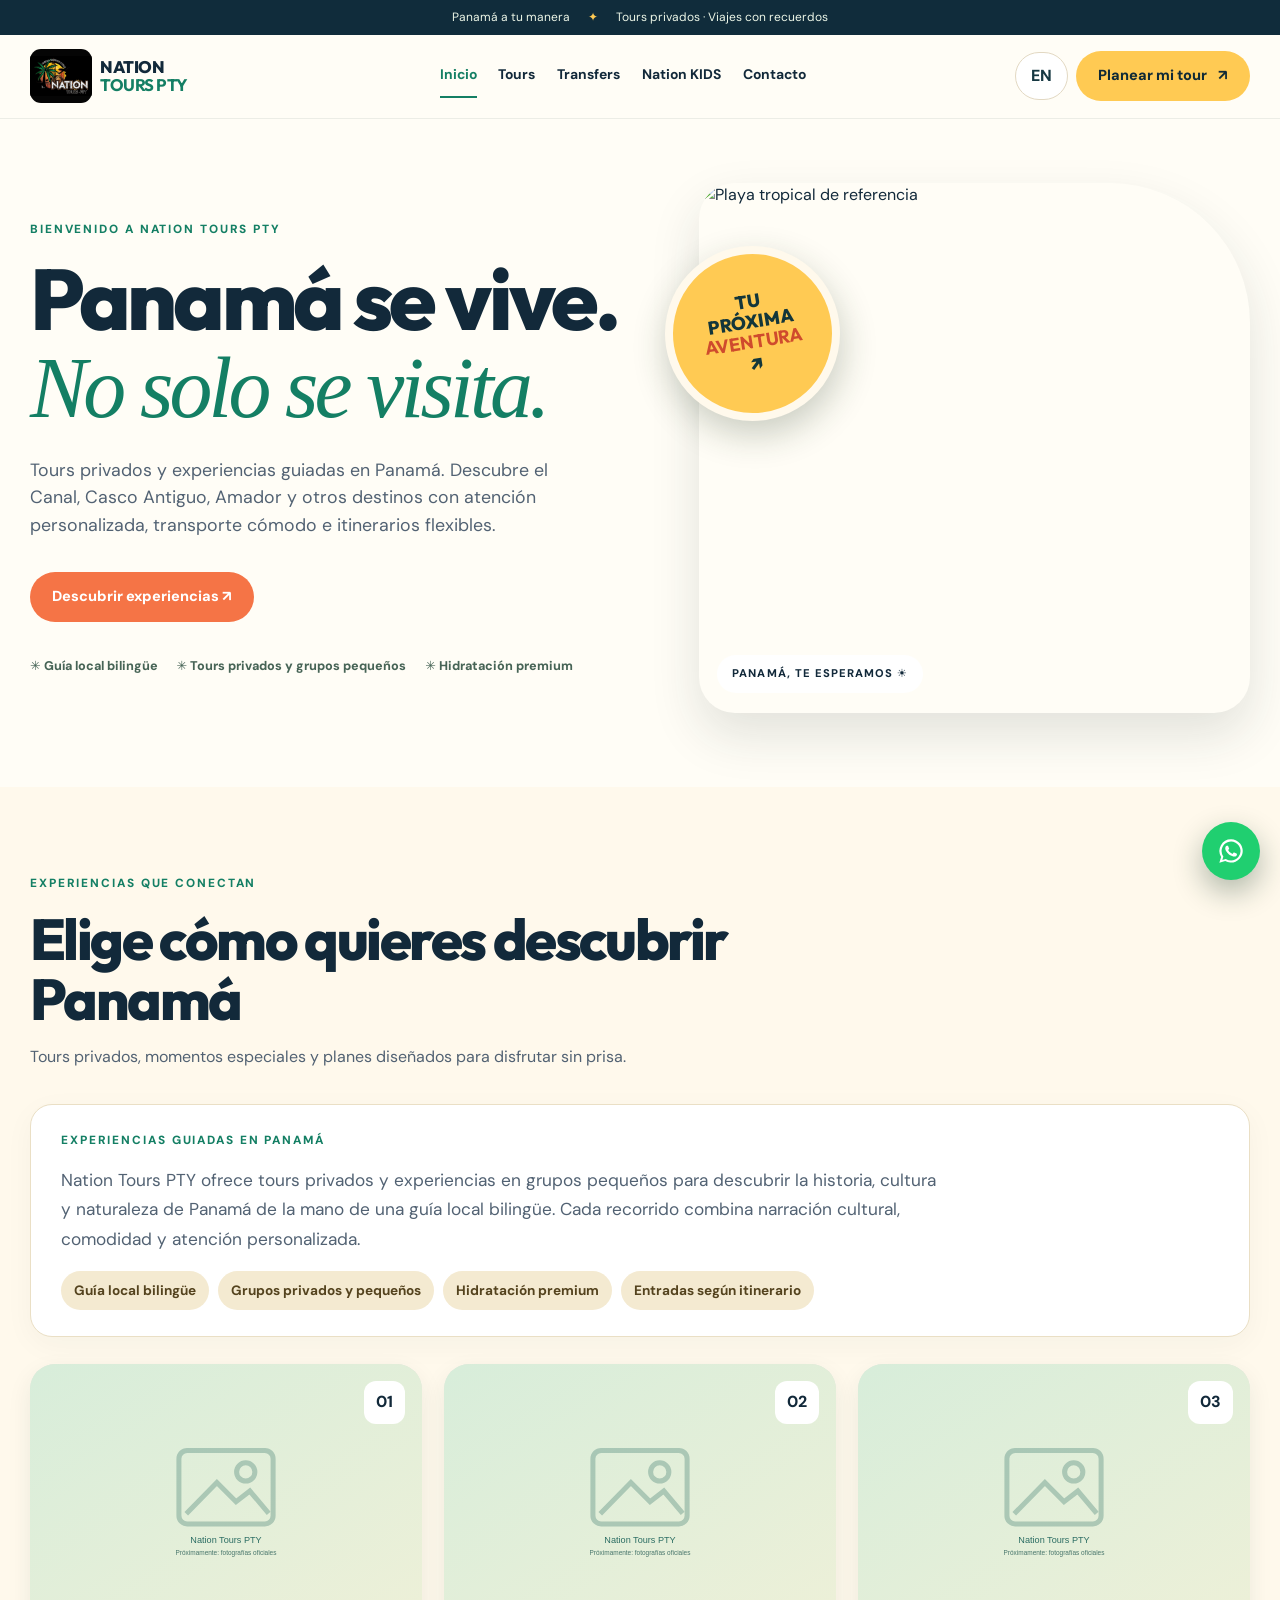
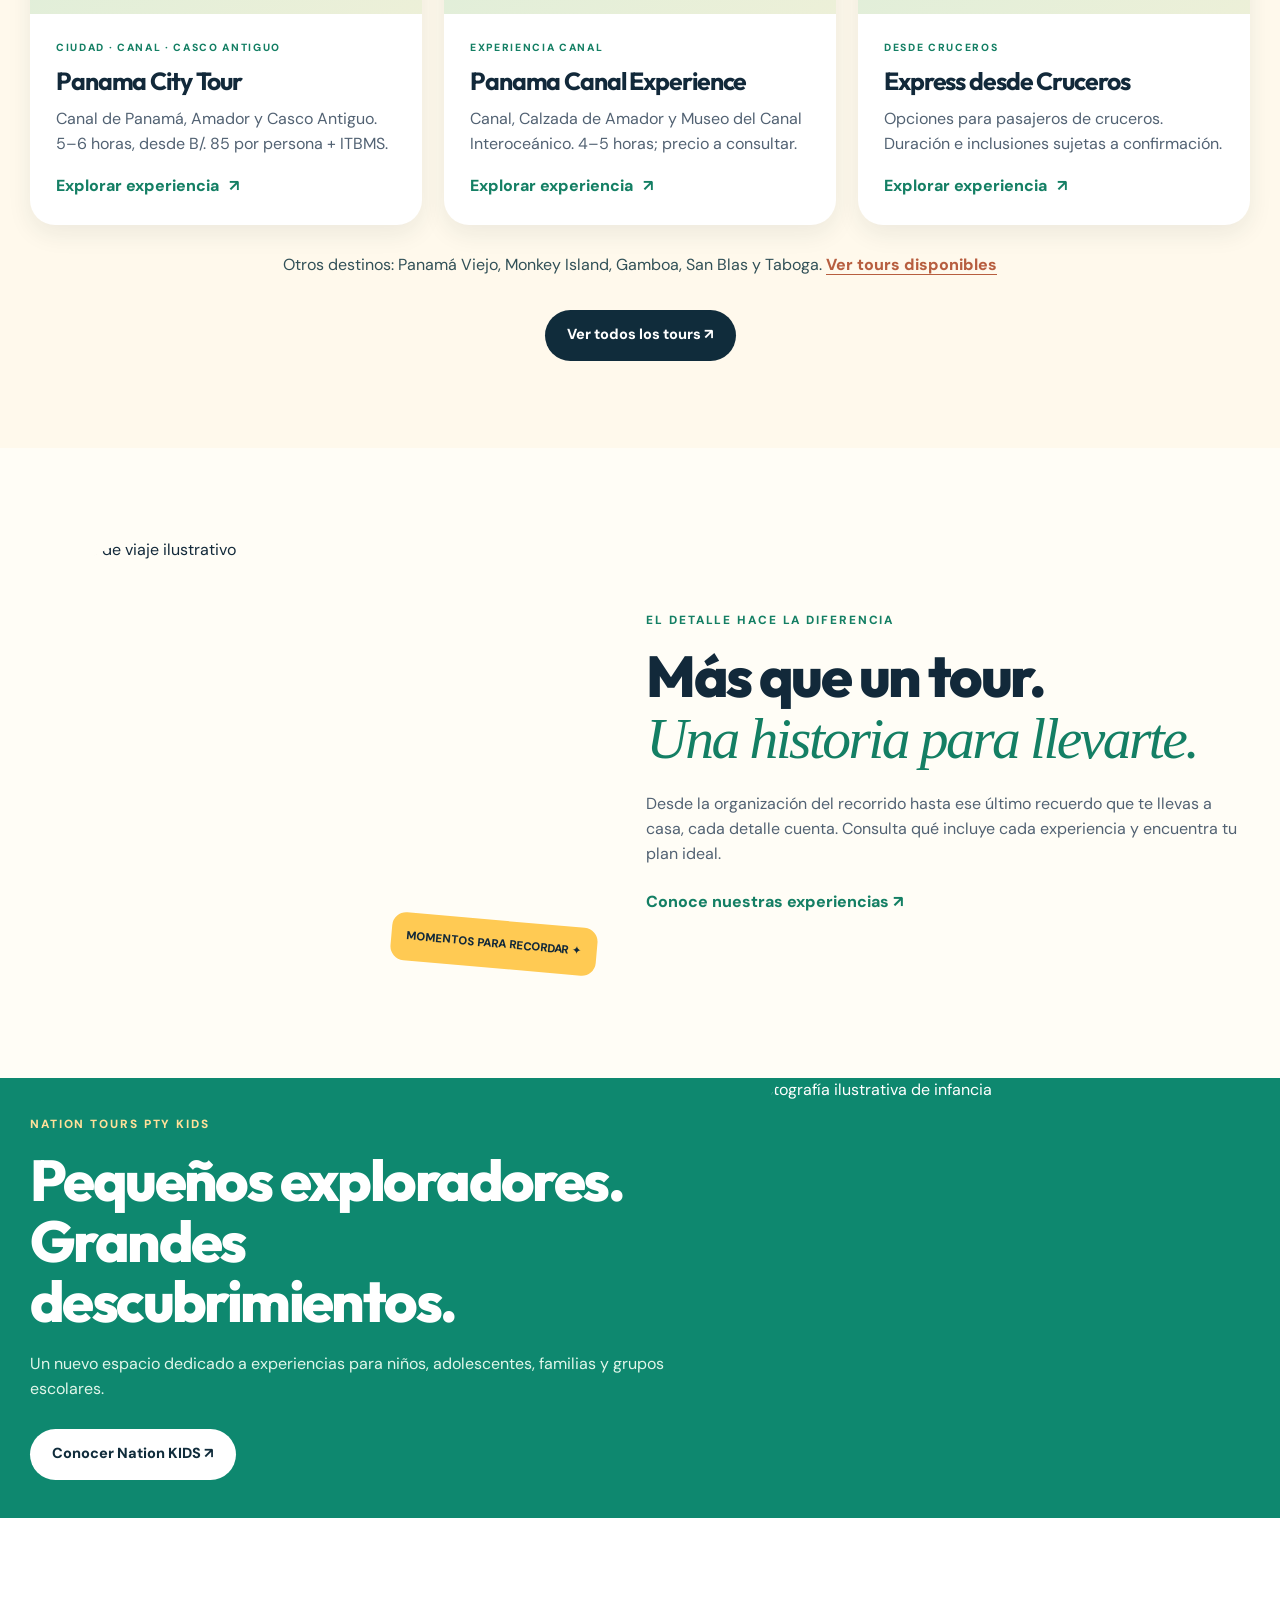
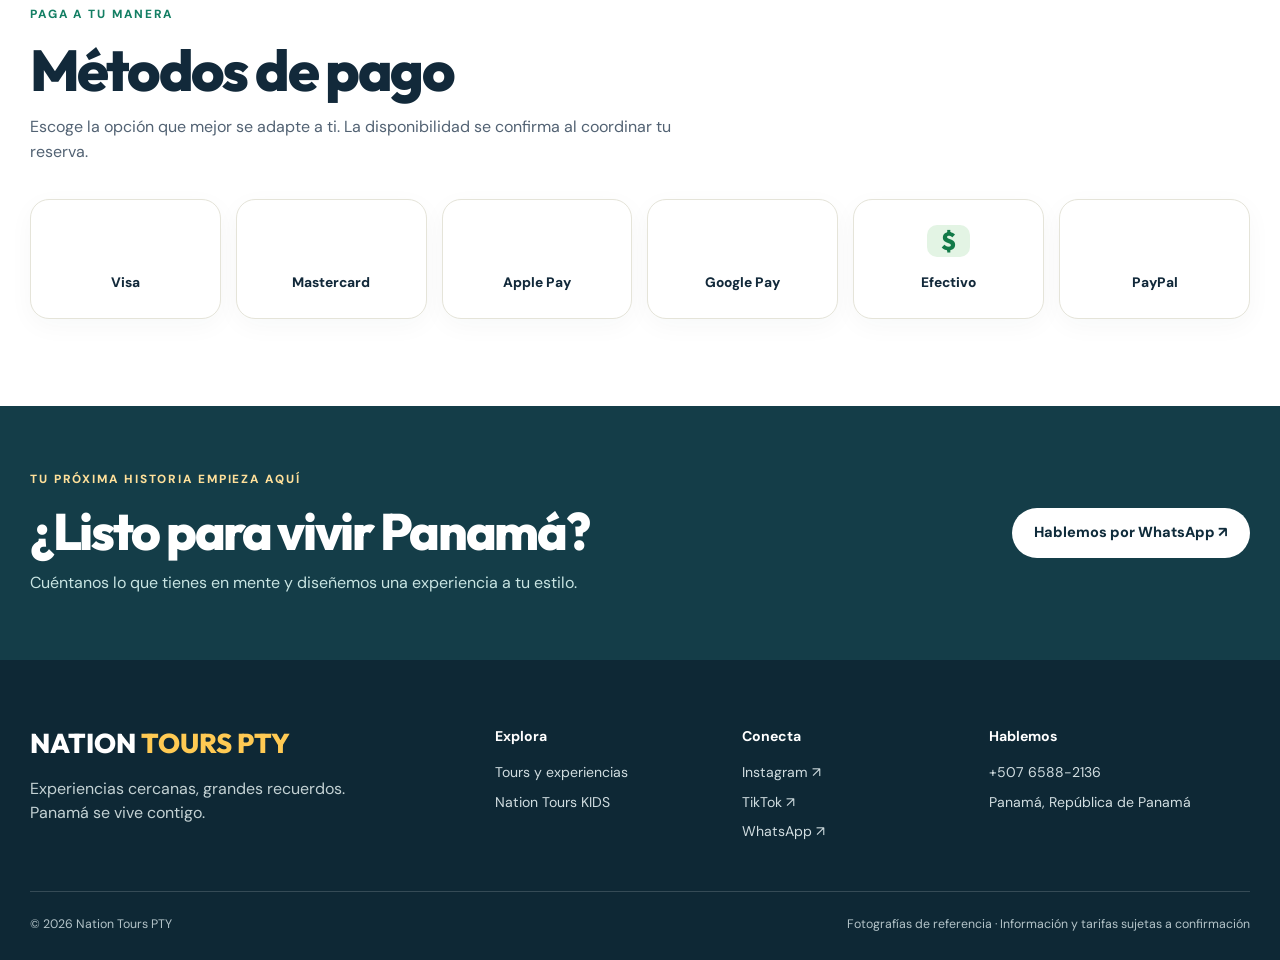
==== commit 0367e2de: "Update" ====
--- a/index.html
+++ b/index.html
@@ -1,7 +1,6 @@
-<!doctype html>
+<!DOCTYPE html>
 
-
-<html lang="es"><head><meta charset="utf-8"/><meta content="width=device-width,initial-scale=1" name="viewport"/><meta content="#f9f7ef" name="theme-color"/><title>Tours privados y experiencias guiadas en Panamá | Nation Tours PTY</title><meta content="Recorre el Canal de Panamá, Casco Antiguo y la Calzada de Amador con Nation Tours PTY. Experiencias privadas, servicios de traslado y guía local bilingüe." name="description"/><meta content="noindex,nofollow" name="robots"/><meta content="website" property="og:type"/><meta content="Nation Tours PTY" property="og:site_name"/><meta content="Tours privados y experiencias guiadas en Panamá | Nation Tours PTY" property="og:title"/><meta content="Recorre el Canal de Panamá, Casco Antiguo y la Calzada de Amador con Nation Tours PTY. Experiencias privadas, servicios de traslado y guía local bilingüe." property="og:description"/><link href="assets/img/favicon.svg" rel="icon" type="image/svg+xml"/><link href="https://images.unsplash.com" rel="preconnect"/><link href="assets/css/styles.css" rel="stylesheet"/></head><body><a class="skip" href="#main">Saltar al contenido</a><div class="topbar"><div class="wrap">Panamá a tu manera <span>✦</span> Tours privados · Viajes con recuerdos</div></div><header class="site-head"><div class="wrap navline"><a aria-label="Nation Tours PTY, inicio" class="brand" href="index.html"><img alt="Logo Nation Tours PTY" src="assets/img/logo-nation.jpg"/><span>NATION <b>TOURS PTY</b></span></a><nav aria-label="Principal" class="navigation" id="primaryNav"><a class="active" href="index.html">Inicio</a><a class="" href="tours.html">Tours</a><a href="transfers.html">Transfers</a><a class="" href="kids.html">Nation KIDS</a><a class="" href="contacto.html">Contacto</a></nav><div class="navright"><button aria-label="Cambiar idioma a inglés" class="lang-switch" type="button">EN</button><a class="btn btn-amber nav-cta" href="https://wa.me/50765882136?text=Hola%2C%20quiero%20conocer%20sus%20tours" rel="noopener" target="_blank">Planear mi tour <span>↗</span></a><button aria-controls="primaryNav" aria-expanded="false" class="menu-toggle" id="menuToggle" type="button">☰ <span class="sr-only">Abrir menú</span></button></div></div></header><main id="main"><section class="hero wrap"><div class="hero-copy"><span class="kicker">BIENVENIDO A NATION TOURS PTY</span><h1>Panamá se vive.<br/><em>No solo se visita.</em></h1><p>Tours privados y experiencias guiadas en Panamá. Descubre el Canal, Casco Antiguo, Amador y otros destinos con atención personalizada, transporte cómodo e itinerarios flexibles.</p><div class="hero-ctas"><a class="btn btn-coral" href="tours.html">Descubrir experiencias ↗</a></div><div class="hero-trust"><span>✳ Guía local bilingüe</span><span>✳ Tours privados y grupos pequeños</span><span>✳ Hidratación premium</span></div></div><div class="hero-image"><img alt="Playa tropical de referencia" src="https://images.unsplash.com/photo-1507525428034-b723cf961d3e?auto=format&amp;fit=crop&amp;w=1400&amp;q=85"/><div class="hero-sticker">TU<br/>PRÓXIMA<br/><b>AVENTURA</b> <span>↗</span></div><div class="hero-note">PANAMÁ, TE ESPERAMOS ☀</div></div></section><section class="section cream"><div class="wrap"><div class="section-heading"><span class="kicker">EXPERIENCIAS QUE CONECTAN</span><h2>Elige cómo quieres descubrir Panamá</h2><p>Tours privados, momentos especiales y planes diseñados para disfrutar sin prisa.</p></div><div class="brand-intro"><span class="kicker">EXPERIENCIAS GUIADAS EN PANAMÁ</span><p>Nation Tours PTY ofrece tours privados y experiencias en grupos pequeños para descubrir la historia, cultura y naturaleza de Panamá de la mano de una guía local bilingüe. Cada recorrido combina narración cultural, comodidad y atención personalizada.</p><div class="feature-pills"><span>Guía local bilingüe</span><span>Grupos privados y pequeños</span><span>Hidratación premium</span><span>Entradas según itinerario</span></div></div><div class="tour-grid"><a class="tour-card" href="tour-ciudad.html"><div class="tour-cover"><img alt="Paisaje ilustrativo de Ciudad y cultura" loading="lazy" src="https://images.unsplash.com/photo-1567583692972-6c8b8ecf1cb9?auto=format&amp;fit=crop&amp;w=1400&amp;q=85"/><span class="tour-count">01</span></div><div class="tour-info"><span class="kicker">CIUDAD · CANAL · CASCO ANTIGUO</span><h3>Panama City Tour</h3><p>Canal de Panamá, Amador y Casco Antiguo. 5–6 horas, desde B/. 85 por persona + ITBMS.</p><span class="text-link">Explorar experiencia <b>↗</b></span></div></a><a class="tour-card" href="tour-canal.html"><div class="tour-cover"><img alt="Imagen ilustrativa del Canal de Panamá" loading="lazy" src="https://images.unsplash.com/photo-1448375240586-882707db888b?auto=format&amp;fit=crop&amp;w=1400&amp;q=85"/><span class="tour-count">02</span></div><div class="tour-info"><span class="kicker">EXPERIENCIA CANAL</span><h3>Panama Canal Experience</h3><p>Canal, Calzada de Amador y Museo del Canal Interoceánico. 4–5 horas; precio a consultar.</p><span class="text-link">Explorar experiencia <b>↗</b></span></div></a><a class="tour-card" href="tour-privado.html"><div class="tour-cover"><img alt="Paisaje ilustrativo de Tours privados" loading="lazy" src="https://images.unsplash.com/photo-1533105079780-92b9be482077?auto=format&amp;fit=crop&amp;w=1400&amp;q=85"/><span class="tour-count">03</span></div><div class="tour-info"><span class="kicker">DESDE CRUCEROS</span><h3>Express desde Cruceros</h3><p>Opciones para pasajeros de cruceros. Duración e inclusiones sujetas a confirmación.</p><span class="text-link">Explorar experiencia <b>↗</b></span></div></a></div><p class="destinations-hint">Otros destinos: Panamá Viejo, Monkey Island, Gamboa, San Blas y Taboga. <a href="tours.html">Ver tours disponibles</a></p><div class="section-action"><a class="btn btn-dark" href="tours.html">Ver todos los tours ↗</a></div></div></section>
+<html lang="es"><head><meta charset="utf-8"/><meta content="width=device-width,initial-scale=1" name="viewport"/><meta content="#f9f7ef" name="theme-color"/><title>Tours privados y experiencias guiadas en Panamá | Nation Tours PTY</title><meta content="Recorre el Canal de Panamá, Casco Antiguo y la Calzada de Amador con Nation Tours PTY. Experiencias privadas, servicios de traslado y guía local bilingüe." name="description"/><meta content="noindex,nofollow" name="robots"/><meta content="website" property="og:type"/><meta content="Nation Tours PTY" property="og:site_name"/><meta content="Tours privados y experiencias guiadas en Panamá | Nation Tours PTY" property="og:title"/><meta content="Recorre el Canal de Panamá, Casco Antiguo y la Calzada de Amador con Nation Tours PTY. Experiencias privadas, servicios de traslado y guía local bilingüe." property="og:description"/><link href="assets/img/favicon.svg" rel="icon" type="image/svg+xml"/><link href="https://images.unsplash.com" rel="preconnect"/><link href="assets/css/styles.css" rel="stylesheet"/></head><body><a class="skip" href="#main">Saltar al contenido</a><div class="topbar"><div class="wrap">Panamá a tu manera <span>✦</span> Tours privados · Viajes con recuerdos</div></div><header class="site-head"><div class="wrap navline"><a aria-label="Nation Tours PTY, inicio" class="brand" href="index.html"><img alt="Logo Nation Tours PTY" src="assets/img/logo-nation.jpg"/><span>NATION <b>TOURS PTY</b></span></a><nav aria-label="Principal" class="navigation" id="primaryNav"><a class="active" href="index.html">Inicio</a><a class="" href="tours.html">Tours</a><a href="transfers.html">Transfers</a><a class="" href="kids.html">Nation KIDS</a><a class="" href="contacto.html">Contacto</a></nav><div class="navright"><button aria-label="Cambiar idioma a inglés" class="lang-switch" type="button">EN</button><a class="btn btn-amber nav-cta" href="https://wa.me/50765882136?text=Hola%2C%20quiero%20conocer%20sus%20tours" rel="noopener" target="_blank">Planear mi tour <span>↗</span></a><button aria-controls="primaryNav" aria-expanded="false" class="menu-toggle" id="menuToggle" type="button">☰ <span class="sr-only">Abrir menú</span></button></div></div></header><main id="main"><section class="hero wrap"><div class="hero-copy"><span class="kicker">BIENVENIDO A NATION TOURS PTY</span><h1>Panamá se vive.<br/><em>No solo se visita.</em></h1><p>Tours privados y experiencias guiadas en Panamá. Descubre el Canal, Casco Antiguo, Amador y otros destinos con atención personalizada, transporte cómodo e itinerarios flexibles.</p><div class="hero-ctas"><a class="btn btn-coral" href="tours.html">Descubrir experiencias ↗</a></div><div class="hero-trust"><span>✳ Guía local bilingüe</span><span>✳ Tours privados y grupos pequeños</span><span>✳ Hidratación premium</span></div></div><div class="hero-image"><img alt="Playa tropical de referencia" src="https://images.unsplash.com/photo-1507525428034-b723cf961d3e?auto=format&amp;fit=crop&amp;w=1400&amp;q=85"/><div class="hero-sticker">TU<br/>PRÓXIMA<br/><b>AVENTURA</b> <span>↗</span></div><div class="hero-note">PANAMÁ, TE ESPERAMOS ☀</div></div></section><section class="section cream"><div class="wrap"><div class="section-heading"><span class="kicker">EXPERIENCIAS QUE CONECTAN</span><h2>Elige cómo quieres descubrir Panamá</h2><p>Tours privados, momentos especiales y planes diseñados para disfrutar sin prisa.</p></div><div class="brand-intro"><span class="kicker">EXPERIENCIAS GUIADAS EN PANAMÁ</span><p>Nation Tours PTY ofrece tours privados y experiencias en grupos pequeños para descubrir la historia, cultura y naturaleza de Panamá de la mano de una guía local bilingüe. Cada recorrido combina narración cultural, comodidad y atención personalizada.</p><div class="feature-pills"><span>Guía local bilingüe</span><span>Grupos privados y pequeños</span><span>Hidratación premium</span><span>Entradas según itinerario</span></div></div><div class="tour-grid"><a class="tour-card" href="tour-ciudad.html"><div class="tour-cover"><img alt="Fotografía de Panama City Tour" data-tour-image="panama-city" loading="lazy" src="assets/img/tour-placeholder.svg"/><span class="tour-count">01</span></div><div class="tour-info"><span class="kicker">CIUDAD · CANAL · CASCO ANTIGUO</span><h3>Panama City Tour</h3><p>Canal de Panamá, Amador y Casco Antiguo. 5–6 horas, desde B/. 85 por persona + ITBMS.</p><span class="text-link">Explorar experiencia <b>↗</b></span></div></a><a class="tour-card" href="tour-canal.html"><div class="tour-cover"><img alt="Fotografía de Panama Canal Experience" data-tour-image="panama-canal" loading="lazy" src="assets/img/tour-placeholder.svg"/><span class="tour-count">02</span></div><div class="tour-info"><span class="kicker">EXPERIENCIA CANAL</span><h3>Panama Canal Experience</h3><p>Canal, Calzada de Amador y Museo del Canal Interoceánico. 4–5 horas; precio a consultar.</p><span class="text-link">Explorar experiencia <b>↗</b></span></div></a><a class="tour-card" href="tour-privado.html"><div class="tour-cover"><img alt="Fotografía de Express desde Cruceros" data-tour-image="cruceros" loading="lazy" src="assets/img/tour-placeholder.svg"/><span class="tour-count">03</span></div><div class="tour-info"><span class="kicker">DESDE CRUCEROS</span><h3>Express desde Cruceros</h3><p>Opciones para pasajeros de cruceros. Duración e inclusiones sujetas a confirmación.</p><span class="text-link">Explorar experiencia <b>↗</b></span></div></a></div><p class="destinations-hint">Otros destinos: Panamá Viejo, Monkey Island, Gamboa, San Blas y Taboga. <a href="tours.html">Ver tours disponibles</a></p><div class="section-action"><a class="btn btn-dark" href="tours.html">Ver todos los tours ↗</a></div></div></section>
 <section class="split-feature wrap"><div class="feature-photo"><img alt="Paisaje de viaje ilustrativo" loading="lazy" src="https://images.unsplash.com/photo-1500530855697-b586d89ba3ee?auto=format&amp;fit=crop&amp;w=1400&amp;q=85"/><div class="feature-chip">MOMENTOS PARA RECORDAR ✦</div></div><div class="feature-text"><span class="kicker">EL DETALLE HACE LA DIFERENCIA</span><h2>Más que un tour.<br/><em>Una historia para llevarte.</em></h2><p>Desde la organización del recorrido hasta ese último recuerdo que te llevas a casa, cada detalle cuenta. Consulta qué incluye cada experiencia y encuentra tu plan ideal.</p><a class="text-link" href="tours.html">Conoce nuestras experiencias ↗</a></div></section>
 <section class="kids-banner"><div class="wrap kids-banner-inner"><div><span class="kicker light">NATION TOURS PTY KIDS</span><h2>Pequeños exploradores.<br/>Grandes descubrimientos.</h2><p>Un nuevo espacio dedicado a experiencias para niños, adolescentes, familias y grupos escolares.</p><a class="btn btn-white" href="kids.html">Conocer Nation KIDS ↗</a></div><img alt="Fotografía ilustrativa de infancia" loading="lazy" src="https://images.unsplash.com/photo-1503454537195-1dcabb73ffb9?auto=format&amp;fit=crop&amp;w=1400&amp;q=85"/></div></section>
-<section class="section pay-section"><div class="wrap"><div class="section-heading"><span class="kicker">PAGA A TU MANERA</span><h2>Métodos de pago</h2><p>Escoge la opción que mejor se adapte a ti. La disponibilidad se confirma al coordinar tu reserva.</p></div><div class="payments"><div class="pay-item"><span class="pay-logo"><img alt="" loading="lazy" onerror="this.style.display='none'" src="https://cdn.simpleicons.org/visa/1434CB"/></span><span>Visa</span></div><div class="pay-item"><span class="pay-logo"><img alt="" loading="lazy" onerror="this.style.display='none'" src="https://cdn.simpleicons.org/mastercard/EB001B"/></span><span>Mastercard</span></div><div class="pay-item"><span class="pay-logo"><img alt="" loading="lazy" onerror="this.style.display='none'" src="https://cdn.simpleicons.org/applepay/000000"/></span><span>Apple Pay</span></div><div class="pay-item"><span class="pay-logo"><img alt="" loading="lazy" onerror="this.style.display='none'" src="https://cdn.simpleicons.org/googlepay/4285F4"/></span><span>Google Pay</span></div><div class="pay-item"><span class="pay-logo cash-logo"><span aria-hidden="true" class="cash-sign">$</span></span><span>Efectivo</span></div><div class="pay-item"><span class="pay-logo"><img alt="" loading="lazy" onerror="this.style.display='none'" src="https://cdn.simpleicons.org/paypal/003087"/></span><span>PayPal</span></div></div></div></section><section class="cta-strip"><div class="wrap cta-inner"><div><span class="kicker light">TU PRÓXIMA HISTORIA EMPIEZA AQUÍ</span><h2>¿Listo para vivir Panamá?</h2><p>Cuéntanos lo que tienes en mente y diseñemos una experiencia a tu estilo.</p></div><a class="btn btn-white" href="https://wa.me/50765882136?text=Hola%20Nation%20Tours%20PTY%2C%20me%20interesa%20cotizar%20una%20experiencia" rel="noopener" target="_blank">Hablemos por WhatsApp ↗</a></div></section></main><footer class="site-footer"><div class="wrap footer-grid"><div><a class="footer-logo" href="index.html">NATION <span>TOURS PTY</span></a><p>Experiencias cercanas, grandes recuerdos.<br/>Panamá se vive contigo.</p></div><div><h4>Explora</h4><a href="tours.html">Tours y experiencias</a><a href="kids.html">Nation Tours KIDS</a></div><div><h4>Conecta</h4><a href="https://www.instagram.com/nationtourspty/" rel="noopener" target="_blank">Instagram ↗</a><a href="https://www.tiktok.com/@nationtourspty" rel="noopener" target="_blank">TikTok ↗</a><a href="https://wa.me/50765882136" rel="noopener" target="_blank">WhatsApp ↗</a></div><div><h4>Hablemos</h4><a href="tel:+50765882136">+507 6588-2136</a><small>Panamá, República de Panamá</small></div></div><div class="wrap footer-bottom"><span>© 2026 Nation Tours PTY</span><span>Fotografías de referencia · Información y tarifas sujetas a confirmación</span></div></footer><a aria-label="Escribir por WhatsApp" class="wa-float" href="https://wa.me/50765882136?text=Hola%2C%20quiero%20informaci%C3%B3n%20sobre%20Nation%20Tours%20PTY" rel="noopener" target="_blank"><svg fill="currentColor" height="28" viewbox="0 0 24 24" width="28"><path d="M12.04 2a9.94 9.94 0 0 0-8.5 15.1L2 22l5.05-1.48A9.95 9.95 0 1 0 12.04 2Zm0 18.1a8.1 8.1 0 0 1-4.14-1.13l-.3-.18-3 .88.88-2.9-.2-.32A8.1 8.1 0 1 1 12.04 20.1Zm4.5-6.05c-.25-.12-1.46-.72-1.69-.8-.23-.08-.39-.12-.55.12-.17.25-.63.8-.77.96-.14.16-.28.18-.53.06-.25-.13-1.04-.38-1.98-1.22-.73-.66-1.22-1.46-1.37-1.71-.14-.25-.01-.38.11-.5.11-.12.25-.28.37-.42.13-.14.17-.25.25-.41.08-.17.04-.32-.02-.44-.06-.13-.55-1.32-.75-1.8-.2-.47-.4-.4-.55-.41h-.47c-.16 0-.43.06-.66.31-.23.25-.86.85-.86 2.06 0 1.22.89 2.38 1.02 2.55.12.16 1.74 2.66 4.23 3.72.59.25 1.05.4 1.4.5.59.19 1.13.16 1.55.1.48-.06 1.46-.6 1.67-1.18.2-.57.2-1.08.14-1.18-.06-.1-.23-.16-.48-.29Z"></path></svg></a><script defer="" src="assets/js/app.js"></script></body></html>+<section class="section pay-section"><div class="wrap"><div class="section-heading"><span class="kicker">PAGA A TU MANERA</span><h2>Métodos de pago</h2><p>Escoge la opción que mejor se adapte a ti. La disponibilidad se confirma al coordinar tu reserva.</p></div><div class="payments"><div class="pay-item"><span class="pay-logo"><img alt="" loading="lazy" onerror="this.style.display='none'" src="https://cdn.simpleicons.org/visa/1434CB"/></span><span>Visa</span></div><div class="pay-item"><span class="pay-logo"><img alt="" loading="lazy" onerror="this.style.display='none'" src="https://cdn.simpleicons.org/mastercard/EB001B"/></span><span>Mastercard</span></div><div class="pay-item"><span class="pay-logo"><img alt="" loading="lazy" onerror="this.style.display='none'" src="https://cdn.simpleicons.org/applepay/000000"/></span><span>Apple Pay</span></div><div class="pay-item"><span class="pay-logo"><img alt="" loading="lazy" onerror="this.style.display='none'" src="https://cdn.simpleicons.org/googlepay/4285F4"/></span><span>Google Pay</span></div><div class="pay-item"><span class="pay-logo cash-logo"><span aria-hidden="true" class="cash-sign">$</span></span><span>Efectivo</span></div><div class="pay-item"><span class="pay-logo"><img alt="" loading="lazy" onerror="this.style.display='none'" src="https://cdn.simpleicons.org/paypal/003087"/></span><span>PayPal</span></div></div></div></section><section class="cta-strip"><div class="wrap cta-inner"><div><span class="kicker light">TU PRÓXIMA HISTORIA EMPIEZA AQUÍ</span><h2>¿Listo para vivir Panamá?</h2><p>Cuéntanos lo que tienes en mente y diseñemos una experiencia a tu estilo.</p></div><a class="btn btn-white" href="https://wa.me/50765882136?text=Hola%20Nation%20Tours%20PTY%2C%20me%20interesa%20cotizar%20una%20experiencia" rel="noopener" target="_blank">Hablemos por WhatsApp ↗</a></div></section></main><footer class="site-footer"><div class="wrap footer-grid"><div><a class="footer-logo" href="index.html">NATION <span>TOURS PTY</span></a><p>Experiencias cercanas, grandes recuerdos.<br/>Panamá se vive contigo.</p></div><div><h4>Explora</h4><a href="tours.html">Tours y experiencias</a><a href="kids.html">Nation Tours KIDS</a></div><div><h4>Conecta</h4><a href="https://www.instagram.com/nationtourspty/" rel="noopener" target="_blank">Instagram ↗</a><a href="https://www.tiktok.com/@nationtourspty" rel="noopener" target="_blank">TikTok ↗</a><a href="https://wa.me/50765882136" rel="noopener" target="_blank">WhatsApp ↗</a></div><div><h4>Hablemos</h4><a href="tel:+50765882136">+507 6588-2136</a><small>Panamá, República de Panamá</small></div></div><div class="wrap footer-bottom"><span>© 2026 Nation Tours PTY</span><span>Fotografías de referencia · Información y tarifas sujetas a confirmación</span></div></footer><a aria-label="Escribir por WhatsApp" class="wa-float" href="https://wa.me/50765882136?text=Hola%2C%20quiero%20informaci%C3%B3n%20sobre%20Nation%20Tours%20PTY" rel="noopener" target="_blank"><svg fill="currentColor" height="28" viewbox="0 0 24 24" width="28"><path d="M12.04 2a9.94 9.94 0 0 0-8.5 15.1L2 22l5.05-1.48A9.95 9.95 0 1 0 12.04 2Zm0 18.1a8.1 8.1 0 0 1-4.14-1.13l-.3-.18-3 .88.88-2.9-.2-.32A8.1 8.1 0 1 1 12.04 20.1Zm4.5-6.05c-.25-.12-1.46-.72-1.69-.8-.23-.08-.39-.12-.55.12-.17.25-.63.8-.77.96-.14.16-.28.18-.53.06-.25-.13-1.04-.38-1.98-1.22-.73-.66-1.22-1.46-1.37-1.71-.14-.25-.01-.38.11-.5.11-.12.25-.28.37-.42.13-.14.17-.25.25-.41.08-.17.04-.32-.02-.44-.06-.13-.55-1.32-.75-1.8-.2-.47-.4-.4-.55-.41h-.47c-.16 0-.43.06-.66.31-.23.25-.86.85-.86 2.06 0 1.22.89 2.38 1.02 2.55.12.16 1.74 2.66 4.23 3.72.59.25 1.05.4 1.4.5.59.19 1.13.16 1.55.1.48-.06 1.46-.6 1.67-1.18.2-.57.2-1.08.14-1.18-.06-.1-.23-.16-.48-.29Z"></path></svg></a><script defer="" src="assets/js/app.js"></script><script defer="True" src="assets/js/tour-images.js"></script></body></html>
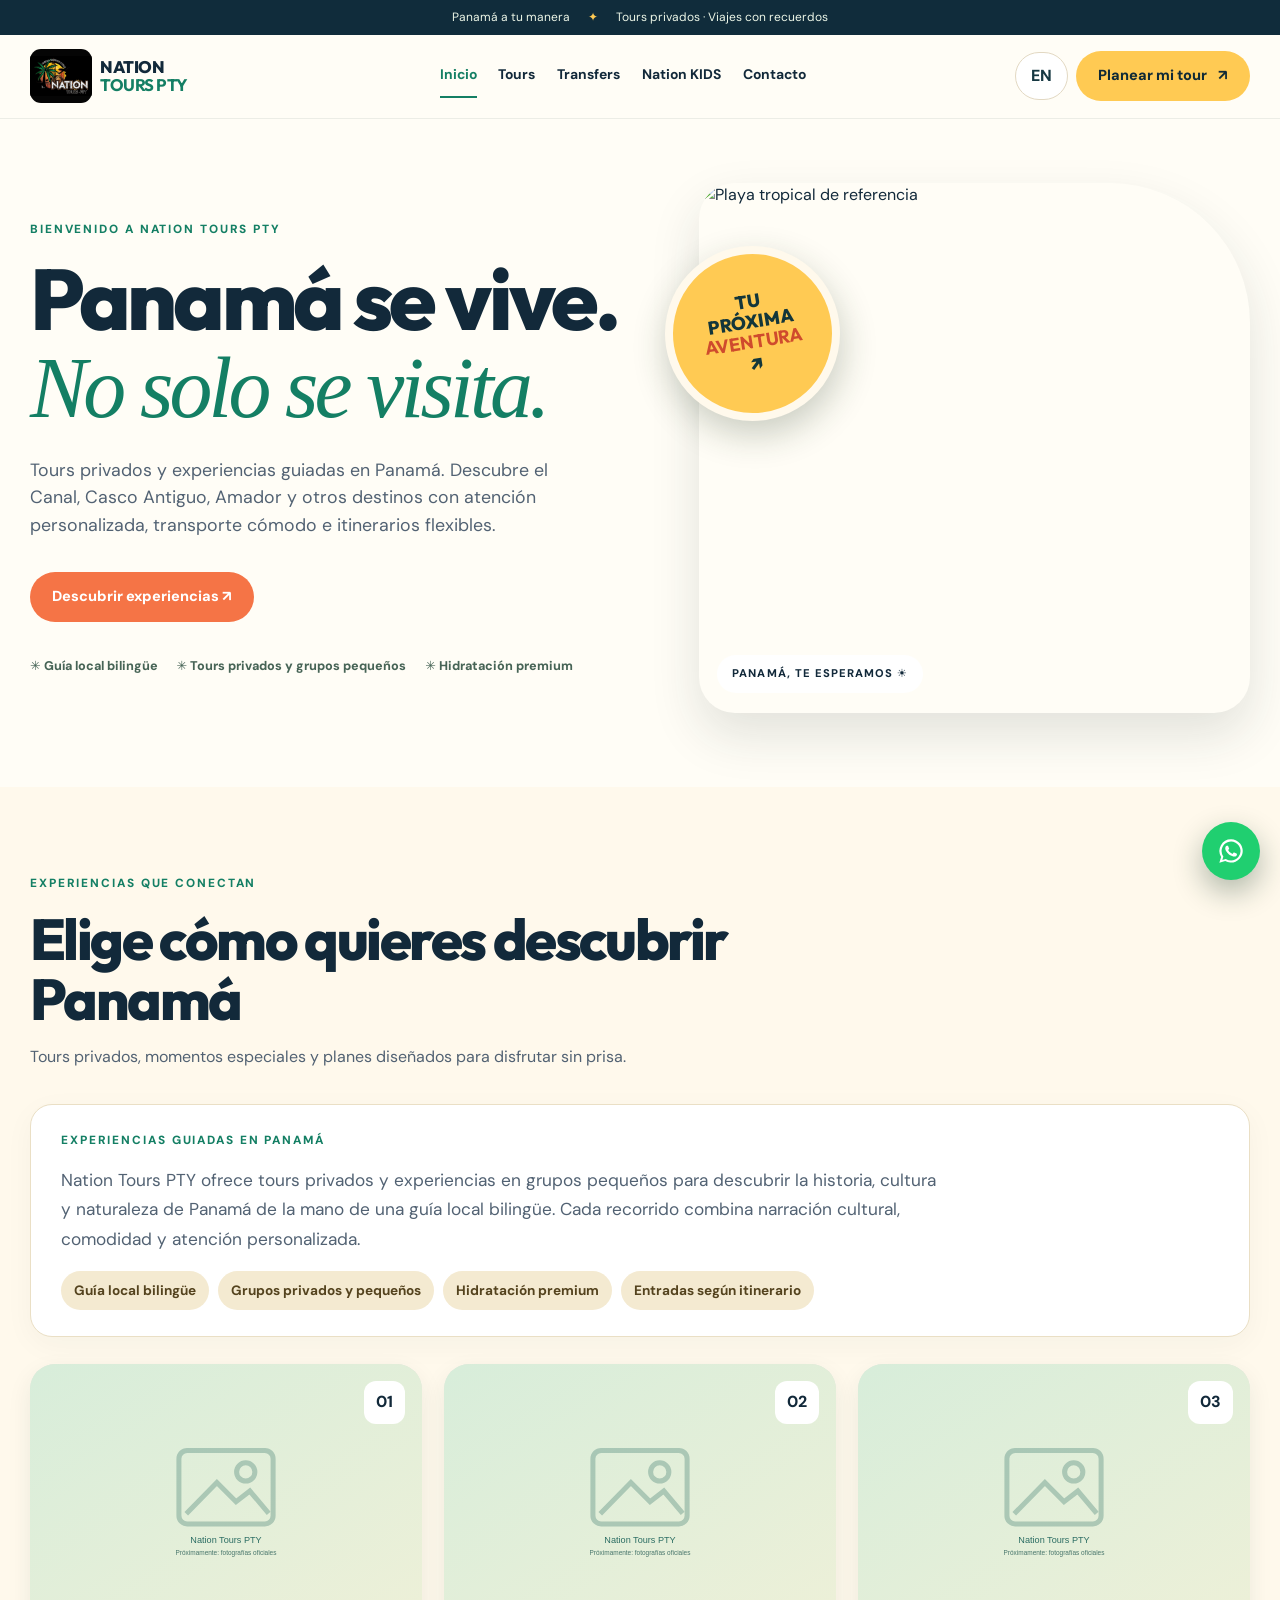
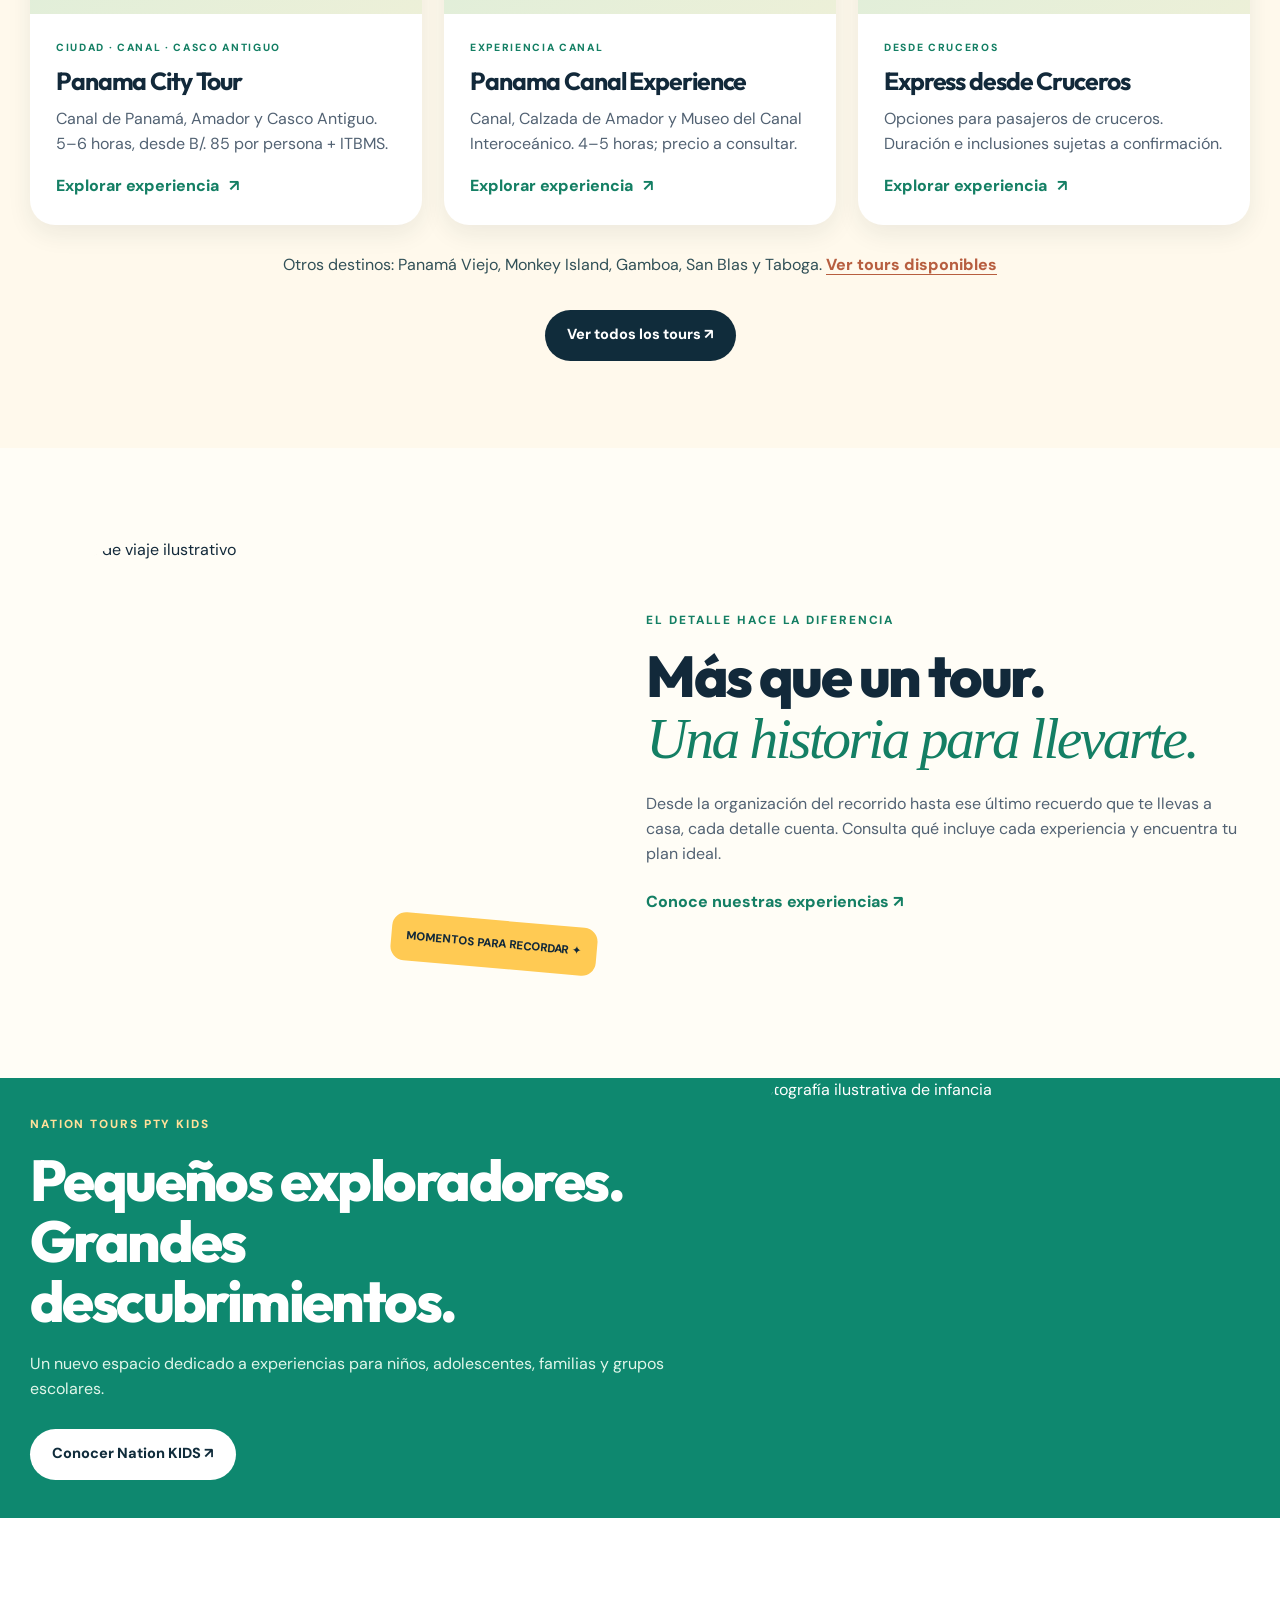
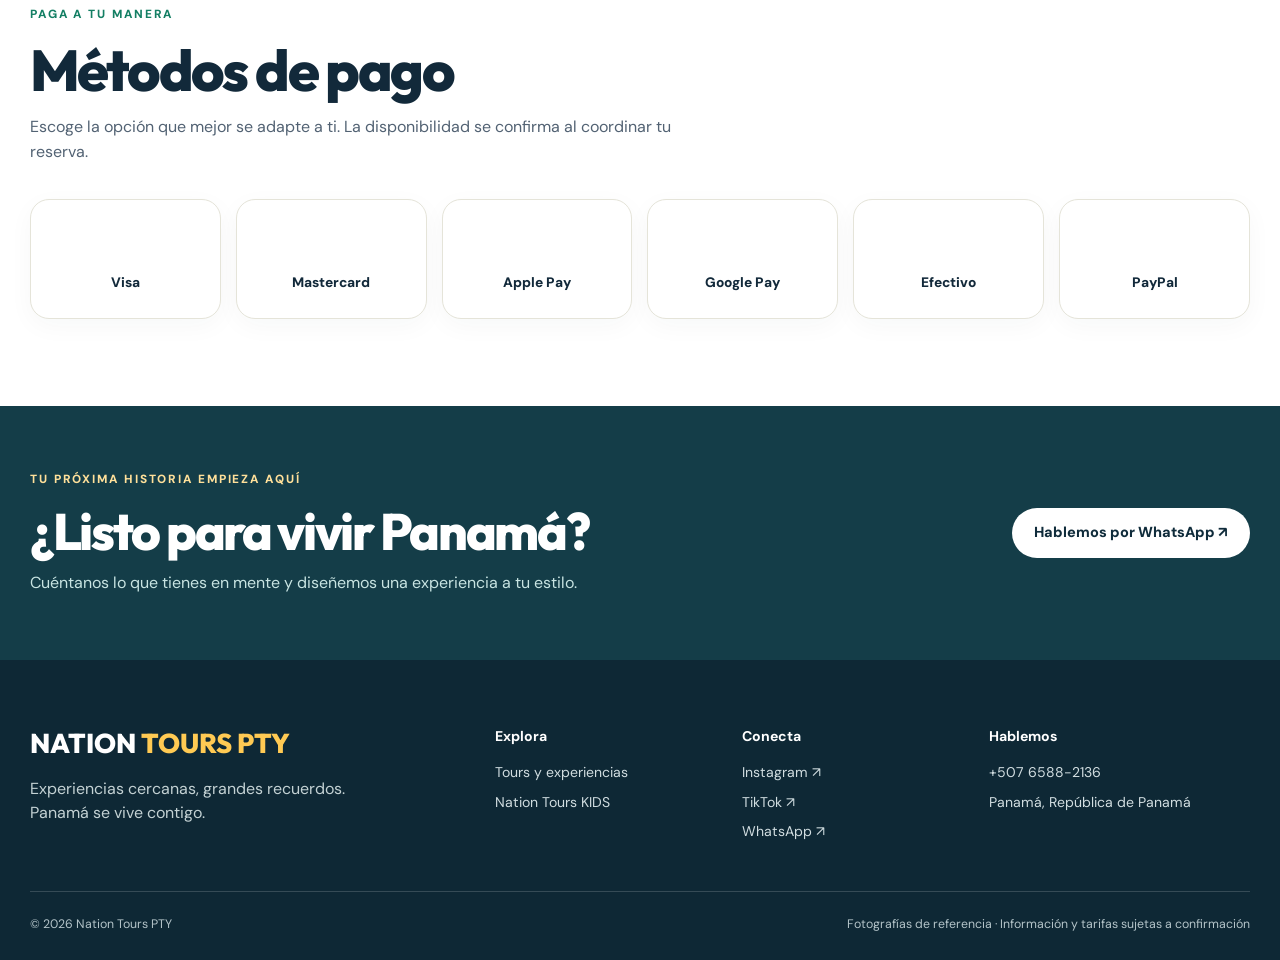
==== commit df8d9e3f: "Update 2" ====
--- a/index.html
+++ b/index.html
@@ -3,4 +3,4 @@
 <html lang="es"><head><meta charset="utf-8"/><meta content="width=device-width,initial-scale=1" name="viewport"/><meta content="#f9f7ef" name="theme-color"/><title>Tours privados y experiencias guiadas en Panamá | Nation Tours PTY</title><meta content="Recorre el Canal de Panamá, Casco Antiguo y la Calzada de Amador con Nation Tours PTY. Experiencias privadas, servicios de traslado y guía local bilingüe." name="description"/><meta content="noindex,nofollow" name="robots"/><meta content="website" property="og:type"/><meta content="Nation Tours PTY" property="og:site_name"/><meta content="Tours privados y experiencias guiadas en Panamá | Nation Tours PTY" property="og:title"/><meta content="Recorre el Canal de Panamá, Casco Antiguo y la Calzada de Amador con Nation Tours PTY. Experiencias privadas, servicios de traslado y guía local bilingüe." property="og:description"/><link href="assets/img/favicon.svg" rel="icon" type="image/svg+xml"/><link href="https://images.unsplash.com" rel="preconnect"/><link href="assets/css/styles.css" rel="stylesheet"/></head><body><a class="skip" href="#main">Saltar al contenido</a><div class="topbar"><div class="wrap">Panamá a tu manera <span>✦</span> Tours privados · Viajes con recuerdos</div></div><header class="site-head"><div class="wrap navline"><a aria-label="Nation Tours PTY, inicio" class="brand" href="index.html"><img alt="Logo Nation Tours PTY" src="assets/img/logo-nation.jpg"/><span>NATION <b>TOURS PTY</b></span></a><nav aria-label="Principal" class="navigation" id="primaryNav"><a class="active" href="index.html">Inicio</a><a class="" href="tours.html">Tours</a><a href="transfers.html">Transfers</a><a class="" href="kids.html">Nation KIDS</a><a class="" href="contacto.html">Contacto</a></nav><div class="navright"><button aria-label="Cambiar idioma a inglés" class="lang-switch" type="button">EN</button><a class="btn btn-amber nav-cta" href="https://wa.me/50765882136?text=Hola%2C%20quiero%20conocer%20sus%20tours" rel="noopener" target="_blank">Planear mi tour <span>↗</span></a><button aria-controls="primaryNav" aria-expanded="false" class="menu-toggle" id="menuToggle" type="button">☰ <span class="sr-only">Abrir menú</span></button></div></div></header><main id="main"><section class="hero wrap"><div class="hero-copy"><span class="kicker">BIENVENIDO A NATION TOURS PTY</span><h1>Panamá se vive.<br/><em>No solo se visita.</em></h1><p>Tours privados y experiencias guiadas en Panamá. Descubre el Canal, Casco Antiguo, Amador y otros destinos con atención personalizada, transporte cómodo e itinerarios flexibles.</p><div class="hero-ctas"><a class="btn btn-coral" href="tours.html">Descubrir experiencias ↗</a></div><div class="hero-trust"><span>✳ Guía local bilingüe</span><span>✳ Tours privados y grupos pequeños</span><span>✳ Hidratación premium</span></div></div><div class="hero-image"><img alt="Playa tropical de referencia" src="https://images.unsplash.com/photo-1507525428034-b723cf961d3e?auto=format&amp;fit=crop&amp;w=1400&amp;q=85"/><div class="hero-sticker">TU<br/>PRÓXIMA<br/><b>AVENTURA</b> <span>↗</span></div><div class="hero-note">PANAMÁ, TE ESPERAMOS ☀</div></div></section><section class="section cream"><div class="wrap"><div class="section-heading"><span class="kicker">EXPERIENCIAS QUE CONECTAN</span><h2>Elige cómo quieres descubrir Panamá</h2><p>Tours privados, momentos especiales y planes diseñados para disfrutar sin prisa.</p></div><div class="brand-intro"><span class="kicker">EXPERIENCIAS GUIADAS EN PANAMÁ</span><p>Nation Tours PTY ofrece tours privados y experiencias en grupos pequeños para descubrir la historia, cultura y naturaleza de Panamá de la mano de una guía local bilingüe. Cada recorrido combina narración cultural, comodidad y atención personalizada.</p><div class="feature-pills"><span>Guía local bilingüe</span><span>Grupos privados y pequeños</span><span>Hidratación premium</span><span>Entradas según itinerario</span></div></div><div class="tour-grid"><a class="tour-card" href="tour-ciudad.html"><div class="tour-cover"><img alt="Fotografía de Panama City Tour" data-tour-image="panama-city" loading="lazy" src="assets/img/tour-placeholder.svg"/><span class="tour-count">01</span></div><div class="tour-info"><span class="kicker">CIUDAD · CANAL · CASCO ANTIGUO</span><h3>Panama City Tour</h3><p>Canal de Panamá, Amador y Casco Antiguo. 5–6 horas, desde B/. 85 por persona + ITBMS.</p><span class="text-link">Explorar experiencia <b>↗</b></span></div></a><a class="tour-card" href="tour-canal.html"><div class="tour-cover"><img alt="Fotografía de Panama Canal Experience" data-tour-image="panama-canal" loading="lazy" src="assets/img/tour-placeholder.svg"/><span class="tour-count">02</span></div><div class="tour-info"><span class="kicker">EXPERIENCIA CANAL</span><h3>Panama Canal Experience</h3><p>Canal, Calzada de Amador y Museo del Canal Interoceánico. 4–5 horas; precio a consultar.</p><span class="text-link">Explorar experiencia <b>↗</b></span></div></a><a class="tour-card" href="tour-privado.html"><div class="tour-cover"><img alt="Fotografía de Express desde Cruceros" data-tour-image="cruceros" loading="lazy" src="assets/img/tour-placeholder.svg"/><span class="tour-count">03</span></div><div class="tour-info"><span class="kicker">DESDE CRUCEROS</span><h3>Express desde Cruceros</h3><p>Opciones para pasajeros de cruceros. Duración e inclusiones sujetas a confirmación.</p><span class="text-link">Explorar experiencia <b>↗</b></span></div></a></div><p class="destinations-hint">Otros destinos: Panamá Viejo, Monkey Island, Gamboa, San Blas y Taboga. <a href="tours.html">Ver tours disponibles</a></p><div class="section-action"><a class="btn btn-dark" href="tours.html">Ver todos los tours ↗</a></div></div></section>
 <section class="split-feature wrap"><div class="feature-photo"><img alt="Paisaje de viaje ilustrativo" loading="lazy" src="https://images.unsplash.com/photo-1500530855697-b586d89ba3ee?auto=format&amp;fit=crop&amp;w=1400&amp;q=85"/><div class="feature-chip">MOMENTOS PARA RECORDAR ✦</div></div><div class="feature-text"><span class="kicker">EL DETALLE HACE LA DIFERENCIA</span><h2>Más que un tour.<br/><em>Una historia para llevarte.</em></h2><p>Desde la organización del recorrido hasta ese último recuerdo que te llevas a casa, cada detalle cuenta. Consulta qué incluye cada experiencia y encuentra tu plan ideal.</p><a class="text-link" href="tours.html">Conoce nuestras experiencias ↗</a></div></section>
 <section class="kids-banner"><div class="wrap kids-banner-inner"><div><span class="kicker light">NATION TOURS PTY KIDS</span><h2>Pequeños exploradores.<br/>Grandes descubrimientos.</h2><p>Un nuevo espacio dedicado a experiencias para niños, adolescentes, familias y grupos escolares.</p><a class="btn btn-white" href="kids.html">Conocer Nation KIDS ↗</a></div><img alt="Fotografía ilustrativa de infancia" loading="lazy" src="https://images.unsplash.com/photo-1503454537195-1dcabb73ffb9?auto=format&amp;fit=crop&amp;w=1400&amp;q=85"/></div></section>
-<section class="section pay-section"><div class="wrap"><div class="section-heading"><span class="kicker">PAGA A TU MANERA</span><h2>Métodos de pago</h2><p>Escoge la opción que mejor se adapte a ti. La disponibilidad se confirma al coordinar tu reserva.</p></div><div class="payments"><div class="pay-item"><span class="pay-logo"><img alt="" loading="lazy" onerror="this.style.display='none'" src="https://cdn.simpleicons.org/visa/1434CB"/></span><span>Visa</span></div><div class="pay-item"><span class="pay-logo"><img alt="" loading="lazy" onerror="this.style.display='none'" src="https://cdn.simpleicons.org/mastercard/EB001B"/></span><span>Mastercard</span></div><div class="pay-item"><span class="pay-logo"><img alt="" loading="lazy" onerror="this.style.display='none'" src="https://cdn.simpleicons.org/applepay/000000"/></span><span>Apple Pay</span></div><div class="pay-item"><span class="pay-logo"><img alt="" loading="lazy" onerror="this.style.display='none'" src="https://cdn.simpleicons.org/googlepay/4285F4"/></span><span>Google Pay</span></div><div class="pay-item"><span class="pay-logo cash-logo"><span aria-hidden="true" class="cash-sign">$</span></span><span>Efectivo</span></div><div class="pay-item"><span class="pay-logo"><img alt="" loading="lazy" onerror="this.style.display='none'" src="https://cdn.simpleicons.org/paypal/003087"/></span><span>PayPal</span></div></div></div></section><section class="cta-strip"><div class="wrap cta-inner"><div><span class="kicker light">TU PRÓXIMA HISTORIA EMPIEZA AQUÍ</span><h2>¿Listo para vivir Panamá?</h2><p>Cuéntanos lo que tienes en mente y diseñemos una experiencia a tu estilo.</p></div><a class="btn btn-white" href="https://wa.me/50765882136?text=Hola%20Nation%20Tours%20PTY%2C%20me%20interesa%20cotizar%20una%20experiencia" rel="noopener" target="_blank">Hablemos por WhatsApp ↗</a></div></section></main><footer class="site-footer"><div class="wrap footer-grid"><div><a class="footer-logo" href="index.html">NATION <span>TOURS PTY</span></a><p>Experiencias cercanas, grandes recuerdos.<br/>Panamá se vive contigo.</p></div><div><h4>Explora</h4><a href="tours.html">Tours y experiencias</a><a href="kids.html">Nation Tours KIDS</a></div><div><h4>Conecta</h4><a href="https://www.instagram.com/nationtourspty/" rel="noopener" target="_blank">Instagram ↗</a><a href="https://www.tiktok.com/@nationtourspty" rel="noopener" target="_blank">TikTok ↗</a><a href="https://wa.me/50765882136" rel="noopener" target="_blank">WhatsApp ↗</a></div><div><h4>Hablemos</h4><a href="tel:+50765882136">+507 6588-2136</a><small>Panamá, República de Panamá</small></div></div><div class="wrap footer-bottom"><span>© 2026 Nation Tours PTY</span><span>Fotografías de referencia · Información y tarifas sujetas a confirmación</span></div></footer><a aria-label="Escribir por WhatsApp" class="wa-float" href="https://wa.me/50765882136?text=Hola%2C%20quiero%20informaci%C3%B3n%20sobre%20Nation%20Tours%20PTY" rel="noopener" target="_blank"><svg fill="currentColor" height="28" viewbox="0 0 24 24" width="28"><path d="M12.04 2a9.94 9.94 0 0 0-8.5 15.1L2 22l5.05-1.48A9.95 9.95 0 1 0 12.04 2Zm0 18.1a8.1 8.1 0 0 1-4.14-1.13l-.3-.18-3 .88.88-2.9-.2-.32A8.1 8.1 0 1 1 12.04 20.1Zm4.5-6.05c-.25-.12-1.46-.72-1.69-.8-.23-.08-.39-.12-.55.12-.17.25-.63.8-.77.96-.14.16-.28.18-.53.06-.25-.13-1.04-.38-1.98-1.22-.73-.66-1.22-1.46-1.37-1.71-.14-.25-.01-.38.11-.5.11-.12.25-.28.37-.42.13-.14.17-.25.25-.41.08-.17.04-.32-.02-.44-.06-.13-.55-1.32-.75-1.8-.2-.47-.4-.4-.55-.41h-.47c-.16 0-.43.06-.66.31-.23.25-.86.85-.86 2.06 0 1.22.89 2.38 1.02 2.55.12.16 1.74 2.66 4.23 3.72.59.25 1.05.4 1.4.5.59.19 1.13.16 1.55.1.48-.06 1.46-.6 1.67-1.18.2-.57.2-1.08.14-1.18-.06-.1-.23-.16-.48-.29Z"></path></svg></a><script defer="" src="assets/js/app.js"></script><script defer="True" src="assets/js/tour-images.js"></script></body></html>+<section class="section pay-section"><div class="wrap"><div class="section-heading"><span class="kicker">PAGA A TU MANERA</span><h2>Métodos de pago</h2><p>Escoge la opción que mejor se adapte a ti. La disponibilidad se confirma al coordinar tu reserva.</p></div><div class="payments"><div class="pay-item"><span class="pay-logo"><img alt="" loading="lazy" onerror="this.style.display='none'" src="assets/img/pagos/visa.svg"/></span><span>Visa</span></div><div class="pay-item"><span class="pay-logo"><img alt="" loading="lazy" onerror="this.style.display='none'" src="assets/img/pagos/mastercard.svg"/></span><span>Mastercard</span></div><div class="pay-item"><span class="pay-logo"><img alt="" loading="lazy" onerror="this.style.display='none'" src="assets/img/pagos/apple-pay.svg"/></span><span>Apple Pay</span></div><div class="pay-item"><span class="pay-logo"><img alt="" loading="lazy" onerror="this.style.display='none'" src="assets/img/pagos/google-pay.svg"/></span><span>Google Pay</span></div><div class="pay-item"><span class="pay-logo"><img alt="" loading="lazy" onerror="this.style.display='none'" src="assets/img/pagos/efectivo.svg"/></span><span>Efectivo</span></div><div class="pay-item"><span class="pay-logo"><img alt="" loading="lazy" onerror="this.style.display='none'" src="assets/img/pagos/paypal.svg"/></span><span>PayPal</span></div></div></div></section><section class="cta-strip"><div class="wrap cta-inner"><div><span class="kicker light">TU PRÓXIMA HISTORIA EMPIEZA AQUÍ</span><h2>¿Listo para vivir Panamá?</h2><p>Cuéntanos lo que tienes en mente y diseñemos una experiencia a tu estilo.</p></div><a class="btn btn-white" href="https://wa.me/50765882136?text=Hola%20Nation%20Tours%20PTY%2C%20me%20interesa%20cotizar%20una%20experiencia" rel="noopener" target="_blank">Hablemos por WhatsApp ↗</a></div></section></main><footer class="site-footer"><div class="wrap footer-grid"><div><a class="footer-logo" href="index.html">NATION <span>TOURS PTY</span></a><p>Experiencias cercanas, grandes recuerdos.<br/>Panamá se vive contigo.</p></div><div><h4>Explora</h4><a href="tours.html">Tours y experiencias</a><a href="kids.html">Nation Tours KIDS</a></div><div><h4>Conecta</h4><a href="https://www.instagram.com/nationtourspty/" rel="noopener" target="_blank">Instagram ↗</a><a href="https://www.tiktok.com/@nationtourspty" rel="noopener" target="_blank">TikTok ↗</a><a href="https://wa.me/50765882136" rel="noopener" target="_blank">WhatsApp ↗</a></div><div><h4>Hablemos</h4><a href="tel:+50765882136">+507 6588-2136</a><small>Panamá, República de Panamá</small></div></div><div class="wrap footer-bottom"><span>© 2026 Nation Tours PTY</span><span>Fotografías de referencia · Información y tarifas sujetas a confirmación</span></div></footer><a aria-label="Escribir por WhatsApp" class="wa-float" href="https://wa.me/50765882136?text=Hola%2C%20quiero%20informaci%C3%B3n%20sobre%20Nation%20Tours%20PTY" rel="noopener" target="_blank"><svg fill="currentColor" height="28" viewbox="0 0 24 24" width="28"><path d="M12.04 2a9.94 9.94 0 0 0-8.5 15.1L2 22l5.05-1.48A9.95 9.95 0 1 0 12.04 2Zm0 18.1a8.1 8.1 0 0 1-4.14-1.13l-.3-.18-3 .88.88-2.9-.2-.32A8.1 8.1 0 1 1 12.04 20.1Zm4.5-6.05c-.25-.12-1.46-.72-1.69-.8-.23-.08-.39-.12-.55.12-.17.25-.63.8-.77.96-.14.16-.28.18-.53.06-.25-.13-1.04-.38-1.98-1.22-.73-.66-1.22-1.46-1.37-1.71-.14-.25-.01-.38.11-.5.11-.12.25-.28.37-.42.13-.14.17-.25.25-.41.08-.17.04-.32-.02-.44-.06-.13-.55-1.32-.75-1.8-.2-.47-.4-.4-.55-.41h-.47c-.16 0-.43.06-.66.31-.23.25-.86.85-.86 2.06 0 1.22.89 2.38 1.02 2.55.12.16 1.74 2.66 4.23 3.72.59.25 1.05.4 1.4.5.59.19 1.13.16 1.55.1.48-.06 1.46-.6 1.67-1.18.2-.57.2-1.08.14-1.18-.06-.1-.23-.16-.48-.29Z"></path></svg></a><script defer="" src="assets/js/app.js"></script><script defer="True" src="assets/js/tour-images.js"></script></body></html>
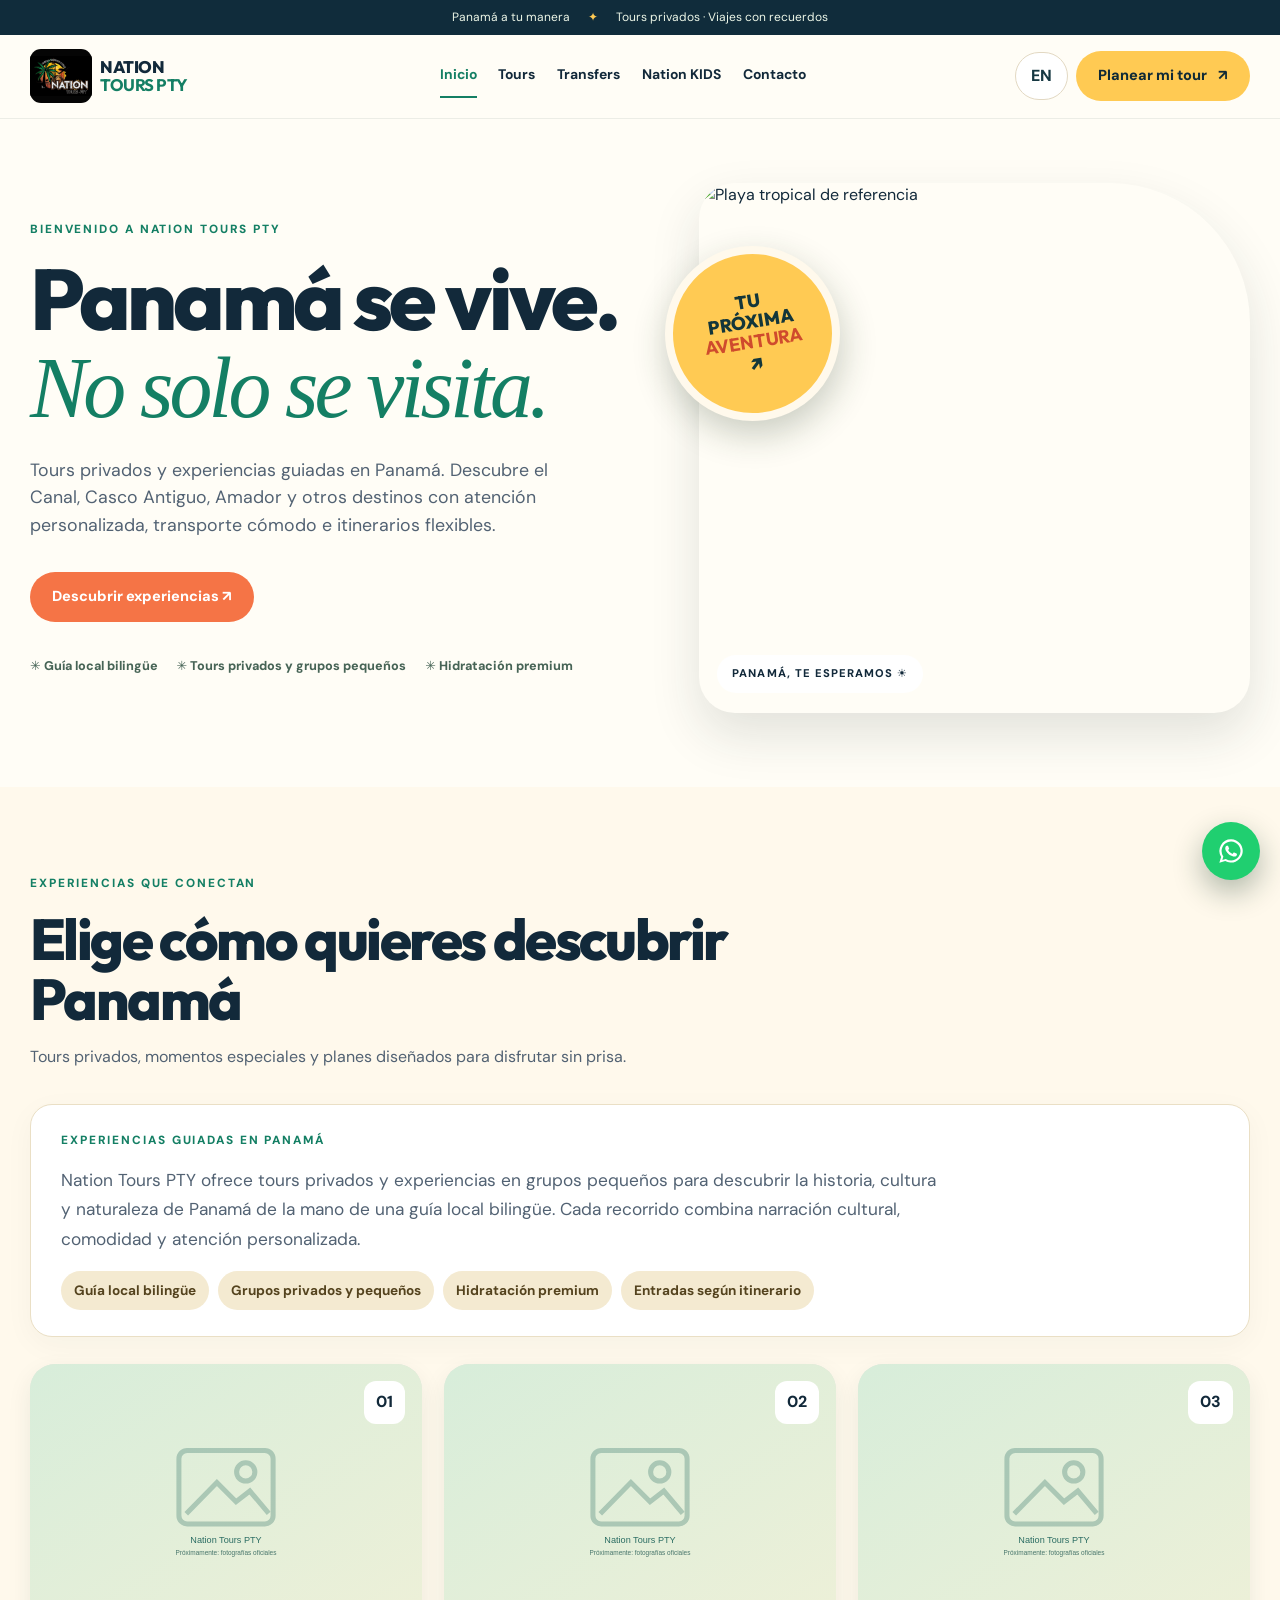
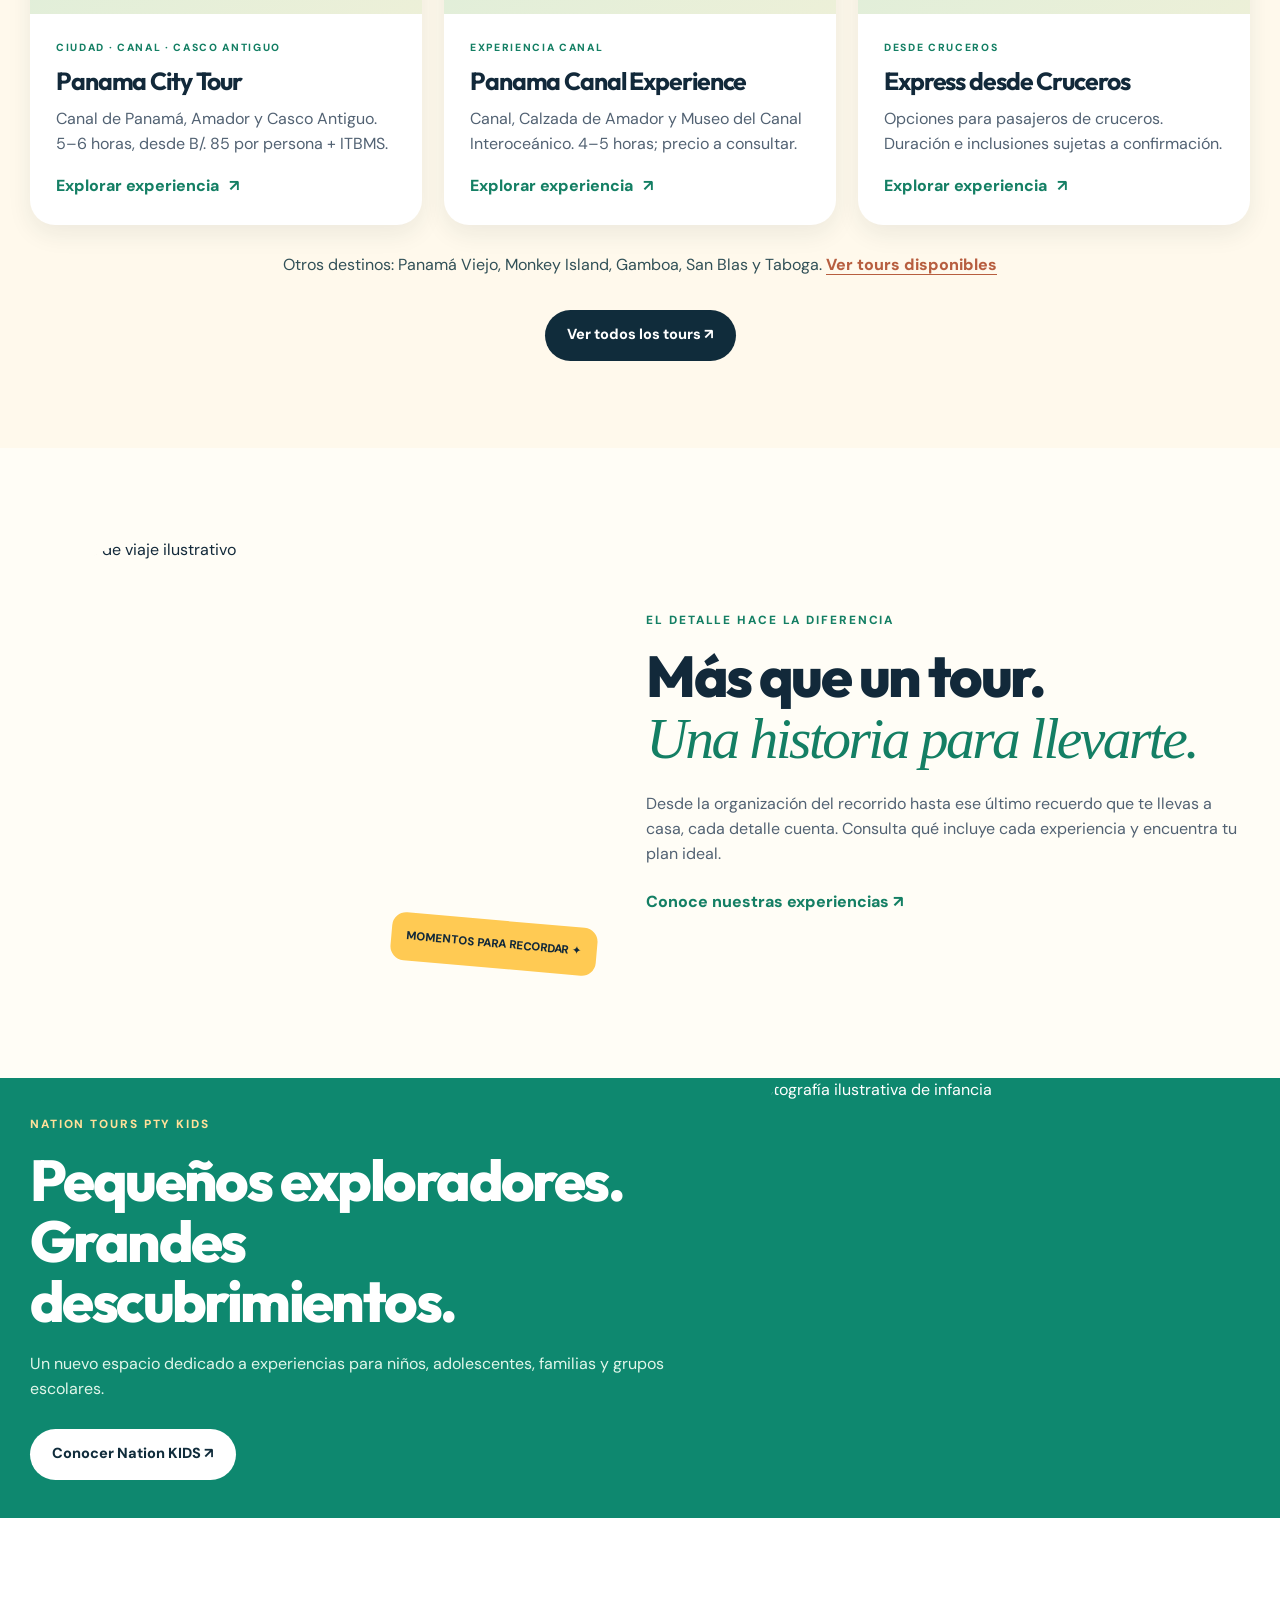
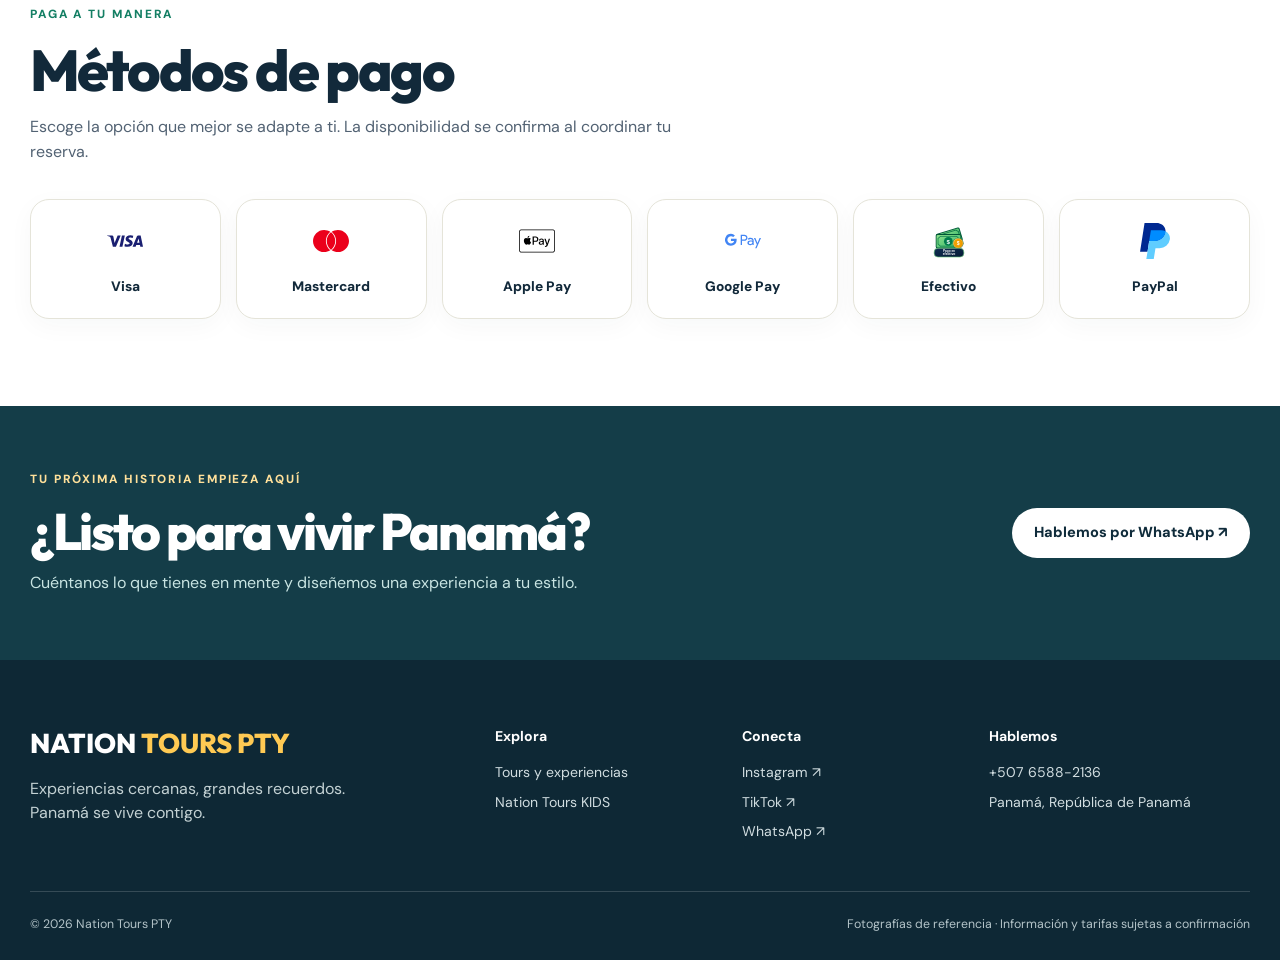
==== commit fcf1bb9a: "Update img 2" ====
--- a/index.html
+++ b/index.html
@@ -3,4 +3,4 @@
 <html lang="es"><head><meta charset="utf-8"/><meta content="width=device-width,initial-scale=1" name="viewport"/><meta content="#f9f7ef" name="theme-color"/><title>Tours privados y experiencias guiadas en Panamá | Nation Tours PTY</title><meta content="Recorre el Canal de Panamá, Casco Antiguo y la Calzada de Amador con Nation Tours PTY. Experiencias privadas, servicios de traslado y guía local bilingüe." name="description"/><meta content="noindex,nofollow" name="robots"/><meta content="website" property="og:type"/><meta content="Nation Tours PTY" property="og:site_name"/><meta content="Tours privados y experiencias guiadas en Panamá | Nation Tours PTY" property="og:title"/><meta content="Recorre el Canal de Panamá, Casco Antiguo y la Calzada de Amador con Nation Tours PTY. Experiencias privadas, servicios de traslado y guía local bilingüe." property="og:description"/><link href="assets/img/favicon.svg" rel="icon" type="image/svg+xml"/><link href="https://images.unsplash.com" rel="preconnect"/><link href="assets/css/styles.css" rel="stylesheet"/></head><body><a class="skip" href="#main">Saltar al contenido</a><div class="topbar"><div class="wrap">Panamá a tu manera <span>✦</span> Tours privados · Viajes con recuerdos</div></div><header class="site-head"><div class="wrap navline"><a aria-label="Nation Tours PTY, inicio" class="brand" href="index.html"><img alt="Logo Nation Tours PTY" src="assets/img/logo-nation.jpg"/><span>NATION <b>TOURS PTY</b></span></a><nav aria-label="Principal" class="navigation" id="primaryNav"><a class="active" href="index.html">Inicio</a><a class="" href="tours.html">Tours</a><a href="transfers.html">Transfers</a><a class="" href="kids.html">Nation KIDS</a><a class="" href="contacto.html">Contacto</a></nav><div class="navright"><button aria-label="Cambiar idioma a inglés" class="lang-switch" type="button">EN</button><a class="btn btn-amber nav-cta" href="https://wa.me/50765882136?text=Hola%2C%20quiero%20conocer%20sus%20tours" rel="noopener" target="_blank">Planear mi tour <span>↗</span></a><button aria-controls="primaryNav" aria-expanded="false" class="menu-toggle" id="menuToggle" type="button">☰ <span class="sr-only">Abrir menú</span></button></div></div></header><main id="main"><section class="hero wrap"><div class="hero-copy"><span class="kicker">BIENVENIDO A NATION TOURS PTY</span><h1>Panamá se vive.<br/><em>No solo se visita.</em></h1><p>Tours privados y experiencias guiadas en Panamá. Descubre el Canal, Casco Antiguo, Amador y otros destinos con atención personalizada, transporte cómodo e itinerarios flexibles.</p><div class="hero-ctas"><a class="btn btn-coral" href="tours.html">Descubrir experiencias ↗</a></div><div class="hero-trust"><span>✳ Guía local bilingüe</span><span>✳ Tours privados y grupos pequeños</span><span>✳ Hidratación premium</span></div></div><div class="hero-image"><img alt="Playa tropical de referencia" src="https://images.unsplash.com/photo-1507525428034-b723cf961d3e?auto=format&amp;fit=crop&amp;w=1400&amp;q=85"/><div class="hero-sticker">TU<br/>PRÓXIMA<br/><b>AVENTURA</b> <span>↗</span></div><div class="hero-note">PANAMÁ, TE ESPERAMOS ☀</div></div></section><section class="section cream"><div class="wrap"><div class="section-heading"><span class="kicker">EXPERIENCIAS QUE CONECTAN</span><h2>Elige cómo quieres descubrir Panamá</h2><p>Tours privados, momentos especiales y planes diseñados para disfrutar sin prisa.</p></div><div class="brand-intro"><span class="kicker">EXPERIENCIAS GUIADAS EN PANAMÁ</span><p>Nation Tours PTY ofrece tours privados y experiencias en grupos pequeños para descubrir la historia, cultura y naturaleza de Panamá de la mano de una guía local bilingüe. Cada recorrido combina narración cultural, comodidad y atención personalizada.</p><div class="feature-pills"><span>Guía local bilingüe</span><span>Grupos privados y pequeños</span><span>Hidratación premium</span><span>Entradas según itinerario</span></div></div><div class="tour-grid"><a class="tour-card" href="tour-ciudad.html"><div class="tour-cover"><img alt="Fotografía de Panama City Tour" data-tour-image="panama-city" loading="lazy" src="assets/img/tour-placeholder.svg"/><span class="tour-count">01</span></div><div class="tour-info"><span class="kicker">CIUDAD · CANAL · CASCO ANTIGUO</span><h3>Panama City Tour</h3><p>Canal de Panamá, Amador y Casco Antiguo. 5–6 horas, desde B/. 85 por persona + ITBMS.</p><span class="text-link">Explorar experiencia <b>↗</b></span></div></a><a class="tour-card" href="tour-canal.html"><div class="tour-cover"><img alt="Fotografía de Panama Canal Experience" data-tour-image="panama-canal" loading="lazy" src="assets/img/tour-placeholder.svg"/><span class="tour-count">02</span></div><div class="tour-info"><span class="kicker">EXPERIENCIA CANAL</span><h3>Panama Canal Experience</h3><p>Canal, Calzada de Amador y Museo del Canal Interoceánico. 4–5 horas; precio a consultar.</p><span class="text-link">Explorar experiencia <b>↗</b></span></div></a><a class="tour-card" href="tour-privado.html"><div class="tour-cover"><img alt="Fotografía de Express desde Cruceros" data-tour-image="cruceros" loading="lazy" src="assets/img/tour-placeholder.svg"/><span class="tour-count">03</span></div><div class="tour-info"><span class="kicker">DESDE CRUCEROS</span><h3>Express desde Cruceros</h3><p>Opciones para pasajeros de cruceros. Duración e inclusiones sujetas a confirmación.</p><span class="text-link">Explorar experiencia <b>↗</b></span></div></a></div><p class="destinations-hint">Otros destinos: Panamá Viejo, Monkey Island, Gamboa, San Blas y Taboga. <a href="tours.html">Ver tours disponibles</a></p><div class="section-action"><a class="btn btn-dark" href="tours.html">Ver todos los tours ↗</a></div></div></section>
 <section class="split-feature wrap"><div class="feature-photo"><img alt="Paisaje de viaje ilustrativo" loading="lazy" src="https://images.unsplash.com/photo-1500530855697-b586d89ba3ee?auto=format&amp;fit=crop&amp;w=1400&amp;q=85"/><div class="feature-chip">MOMENTOS PARA RECORDAR ✦</div></div><div class="feature-text"><span class="kicker">EL DETALLE HACE LA DIFERENCIA</span><h2>Más que un tour.<br/><em>Una historia para llevarte.</em></h2><p>Desde la organización del recorrido hasta ese último recuerdo que te llevas a casa, cada detalle cuenta. Consulta qué incluye cada experiencia y encuentra tu plan ideal.</p><a class="text-link" href="tours.html">Conoce nuestras experiencias ↗</a></div></section>
 <section class="kids-banner"><div class="wrap kids-banner-inner"><div><span class="kicker light">NATION TOURS PTY KIDS</span><h2>Pequeños exploradores.<br/>Grandes descubrimientos.</h2><p>Un nuevo espacio dedicado a experiencias para niños, adolescentes, familias y grupos escolares.</p><a class="btn btn-white" href="kids.html">Conocer Nation KIDS ↗</a></div><img alt="Fotografía ilustrativa de infancia" loading="lazy" src="https://images.unsplash.com/photo-1503454537195-1dcabb73ffb9?auto=format&amp;fit=crop&amp;w=1400&amp;q=85"/></div></section>
-<section class="section pay-section"><div class="wrap"><div class="section-heading"><span class="kicker">PAGA A TU MANERA</span><h2>Métodos de pago</h2><p>Escoge la opción que mejor se adapte a ti. La disponibilidad se confirma al coordinar tu reserva.</p></div><div class="payments"><div class="pay-item"><span class="pay-logo"><img alt="" loading="lazy" onerror="this.style.display='none'" src="assets/img/pagos/visa.svg"/></span><span>Visa</span></div><div class="pay-item"><span class="pay-logo"><img alt="" loading="lazy" onerror="this.style.display='none'" src="assets/img/pagos/mastercard.svg"/></span><span>Mastercard</span></div><div class="pay-item"><span class="pay-logo"><img alt="" loading="lazy" onerror="this.style.display='none'" src="assets/img/pagos/apple-pay.svg"/></span><span>Apple Pay</span></div><div class="pay-item"><span class="pay-logo"><img alt="" loading="lazy" onerror="this.style.display='none'" src="assets/img/pagos/google-pay.svg"/></span><span>Google Pay</span></div><div class="pay-item"><span class="pay-logo"><img alt="" loading="lazy" onerror="this.style.display='none'" src="assets/img/pagos/efectivo.svg"/></span><span>Efectivo</span></div><div class="pay-item"><span class="pay-logo"><img alt="" loading="lazy" onerror="this.style.display='none'" src="assets/img/pagos/paypal.svg"/></span><span>PayPal</span></div></div></div></section><section class="cta-strip"><div class="wrap cta-inner"><div><span class="kicker light">TU PRÓXIMA HISTORIA EMPIEZA AQUÍ</span><h2>¿Listo para vivir Panamá?</h2><p>Cuéntanos lo que tienes en mente y diseñemos una experiencia a tu estilo.</p></div><a class="btn btn-white" href="https://wa.me/50765882136?text=Hola%20Nation%20Tours%20PTY%2C%20me%20interesa%20cotizar%20una%20experiencia" rel="noopener" target="_blank">Hablemos por WhatsApp ↗</a></div></section></main><footer class="site-footer"><div class="wrap footer-grid"><div><a class="footer-logo" href="index.html">NATION <span>TOURS PTY</span></a><p>Experiencias cercanas, grandes recuerdos.<br/>Panamá se vive contigo.</p></div><div><h4>Explora</h4><a href="tours.html">Tours y experiencias</a><a href="kids.html">Nation Tours KIDS</a></div><div><h4>Conecta</h4><a href="https://www.instagram.com/nationtourspty/" rel="noopener" target="_blank">Instagram ↗</a><a href="https://www.tiktok.com/@nationtourspty" rel="noopener" target="_blank">TikTok ↗</a><a href="https://wa.me/50765882136" rel="noopener" target="_blank">WhatsApp ↗</a></div><div><h4>Hablemos</h4><a href="tel:+50765882136">+507 6588-2136</a><small>Panamá, República de Panamá</small></div></div><div class="wrap footer-bottom"><span>© 2026 Nation Tours PTY</span><span>Fotografías de referencia · Información y tarifas sujetas a confirmación</span></div></footer><a aria-label="Escribir por WhatsApp" class="wa-float" href="https://wa.me/50765882136?text=Hola%2C%20quiero%20informaci%C3%B3n%20sobre%20Nation%20Tours%20PTY" rel="noopener" target="_blank"><svg fill="currentColor" height="28" viewbox="0 0 24 24" width="28"><path d="M12.04 2a9.94 9.94 0 0 0-8.5 15.1L2 22l5.05-1.48A9.95 9.95 0 1 0 12.04 2Zm0 18.1a8.1 8.1 0 0 1-4.14-1.13l-.3-.18-3 .88.88-2.9-.2-.32A8.1 8.1 0 1 1 12.04 20.1Zm4.5-6.05c-.25-.12-1.46-.72-1.69-.8-.23-.08-.39-.12-.55.12-.17.25-.63.8-.77.96-.14.16-.28.18-.53.06-.25-.13-1.04-.38-1.98-1.22-.73-.66-1.22-1.46-1.37-1.71-.14-.25-.01-.38.11-.5.11-.12.25-.28.37-.42.13-.14.17-.25.25-.41.08-.17.04-.32-.02-.44-.06-.13-.55-1.32-.75-1.8-.2-.47-.4-.4-.55-.41h-.47c-.16 0-.43.06-.66.31-.23.25-.86.85-.86 2.06 0 1.22.89 2.38 1.02 2.55.12.16 1.74 2.66 4.23 3.72.59.25 1.05.4 1.4.5.59.19 1.13.16 1.55.1.48-.06 1.46-.6 1.67-1.18.2-.57.2-1.08.14-1.18-.06-.1-.23-.16-.48-.29Z"></path></svg></a><script defer="" src="assets/js/app.js"></script><script defer="True" src="assets/js/tour-images.js"></script></body></html>+<section class="section pay-section"><div class="wrap"><div class="section-heading"><span class="kicker">PAGA A TU MANERA</span><h2>Métodos de pago</h2><p>Escoge la opción que mejor se adapte a ti. La disponibilidad se confirma al coordinar tu reserva.</p></div><div class="payments"><div class="pay-item"><span class="pay-logo"><img width="100" height="32" alt="Visa" src="/assets/img/pagos/visa.svg"/></span><span>Visa</span></div><div class="pay-item"><span class="pay-logo"><img width="100" height="32" alt="Mastercard" src="/assets/img/pagos/mastercard.svg"/></span><span>Mastercard</span></div><div class="pay-item"><span class="pay-logo"><img width="100" height="32" alt="Apple Pay" src="/assets/img/pagos/apple-pay.svg"/></span><span>Apple Pay</span></div><div class="pay-item"><span class="pay-logo"><img width="100" height="32" alt="Google Pay" src="/assets/img/pagos/google-pay.svg"/></span><span>Google Pay</span></div><div class="pay-item"><span class="pay-logo"><img width="100" height="32" alt="Efectivo" src="/assets/img/pagos/efectivo.svg"/></span><span>Efectivo</span></div><div class="pay-item"><span class="pay-logo"><img width="100" height="32" alt="Paypal" src="/assets/img/pagos/paypal.svg"/></span><span>PayPal</span></div></div></div></section><section class="cta-strip"><div class="wrap cta-inner"><div><span class="kicker light">TU PRÓXIMA HISTORIA EMPIEZA AQUÍ</span><h2>¿Listo para vivir Panamá?</h2><p>Cuéntanos lo que tienes en mente y diseñemos una experiencia a tu estilo.</p></div><a class="btn btn-white" href="https://wa.me/50765882136?text=Hola%20Nation%20Tours%20PTY%2C%20me%20interesa%20cotizar%20una%20experiencia" rel="noopener" target="_blank">Hablemos por WhatsApp ↗</a></div></section></main><footer class="site-footer"><div class="wrap footer-grid"><div><a class="footer-logo" href="index.html">NATION <span>TOURS PTY</span></a><p>Experiencias cercanas, grandes recuerdos.<br/>Panamá se vive contigo.</p></div><div><h4>Explora</h4><a href="tours.html">Tours y experiencias</a><a href="kids.html">Nation Tours KIDS</a></div><div><h4>Conecta</h4><a href="https://www.instagram.com/nationtourspty/" rel="noopener" target="_blank">Instagram ↗</a><a href="https://www.tiktok.com/@nationtourspty" rel="noopener" target="_blank">TikTok ↗</a><a href="https://wa.me/50765882136" rel="noopener" target="_blank">WhatsApp ↗</a></div><div><h4>Hablemos</h4><a href="tel:+50765882136">+507 6588-2136</a><small>Panamá, República de Panamá</small></div></div><div class="wrap footer-bottom"><span>© 2026 Nation Tours PTY</span><span>Fotografías de referencia · Información y tarifas sujetas a confirmación</span></div></footer><a aria-label="Escribir por WhatsApp" class="wa-float" href="https://wa.me/50765882136?text=Hola%2C%20quiero%20informaci%C3%B3n%20sobre%20Nation%20Tours%20PTY" rel="noopener" target="_blank"><svg fill="currentColor" height="28" viewbox="0 0 24 24" width="28"><path d="M12.04 2a9.94 9.94 0 0 0-8.5 15.1L2 22l5.05-1.48A9.95 9.95 0 1 0 12.04 2Zm0 18.1a8.1 8.1 0 0 1-4.14-1.13l-.3-.18-3 .88.88-2.9-.2-.32A8.1 8.1 0 1 1 12.04 20.1Zm4.5-6.05c-.25-.12-1.46-.72-1.69-.8-.23-.08-.39-.12-.55.12-.17.25-.63.8-.77.96-.14.16-.28.18-.53.06-.25-.13-1.04-.38-1.98-1.22-.73-.66-1.22-1.46-1.37-1.71-.14-.25-.01-.38.11-.5.11-.12.25-.28.37-.42.13-.14.17-.25.25-.41.08-.17.04-.32-.02-.44-.06-.13-.55-1.32-.75-1.8-.2-.47-.4-.4-.55-.41h-.47c-.16 0-.43.06-.66.31-.23.25-.86.85-.86 2.06 0 1.22.89 2.38 1.02 2.55.12.16 1.74 2.66 4.23 3.72.59.25 1.05.4 1.4.5.59.19 1.13.16 1.55.1.48-.06 1.46-.6 1.67-1.18.2-.57.2-1.08.14-1.18-.06-.1-.23-.16-.48-.29Z"></path></svg></a><script defer="" src="assets/js/app.js"></script><script defer="True" src="assets/js/tour-images.js"></script></body></html>
--- a/assets/css/styles.css
+++ b/assets/css/styles.css
@@ -47,3 +47,8 @@
 .lang-switch{background:#fff;color:#163842;border:1px solid #e2d8c2;border-radius:100px;padding:11px 15px;font-weight:800;cursor:pointer;min-width:48px}
 @media(max-width:850px){.package-grid,.destination-grid{grid-template-columns:repeat(2,minmax(0,1fr))}}
 @media(max-width:600px){.package-grid,.destination-grid{grid-template-columns:1fr}.package-card,.destination-card{padding:22px}.lang-switch{padding:9px 12px}}
+
+/* Payment logos: consistent rendering and sizing */
+.pay-logo{width:110px;max-width:100%;height:40px;display:flex;align-items:center;justify-content:center}
+.pay-logo img{display:block;width:auto;max-width:100%;height:auto;max-height:36px;object-fit:contain}
+@media(max-width:560px){.pay-logo img{max-height:32px}}
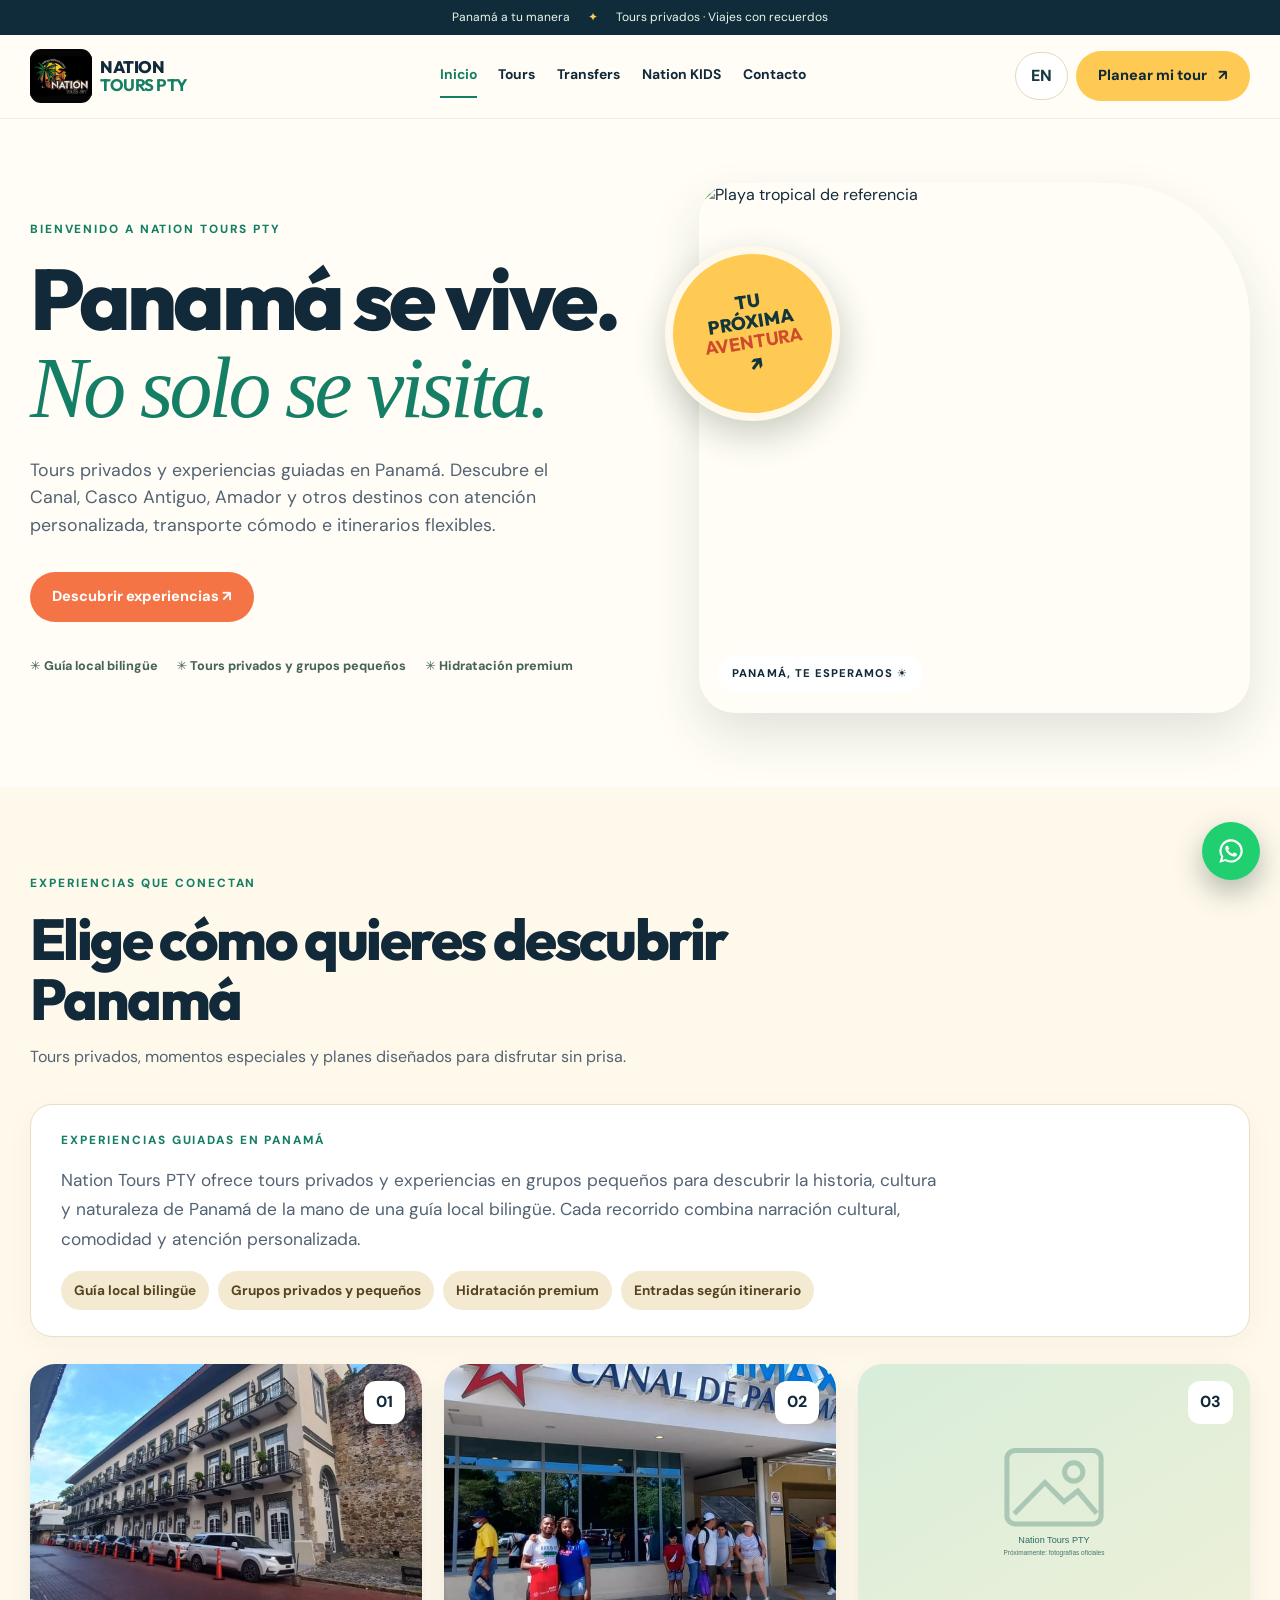
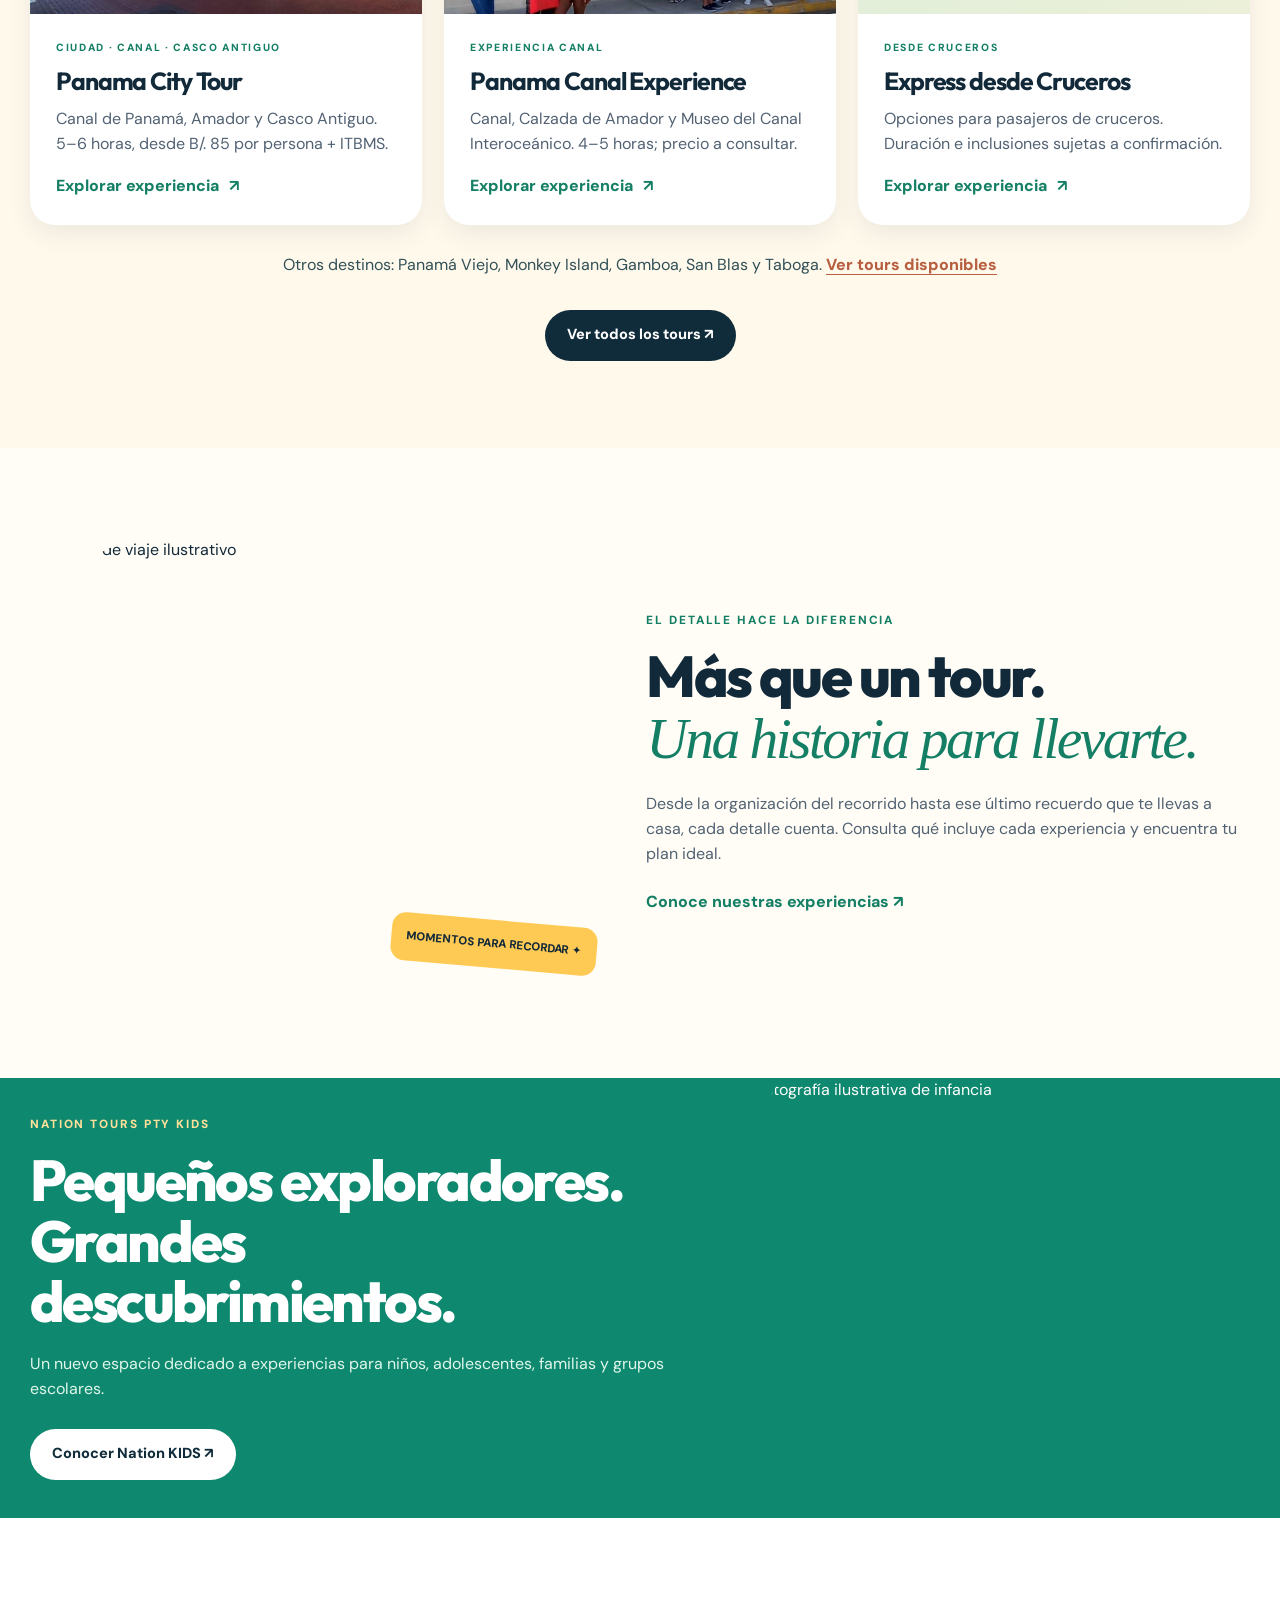
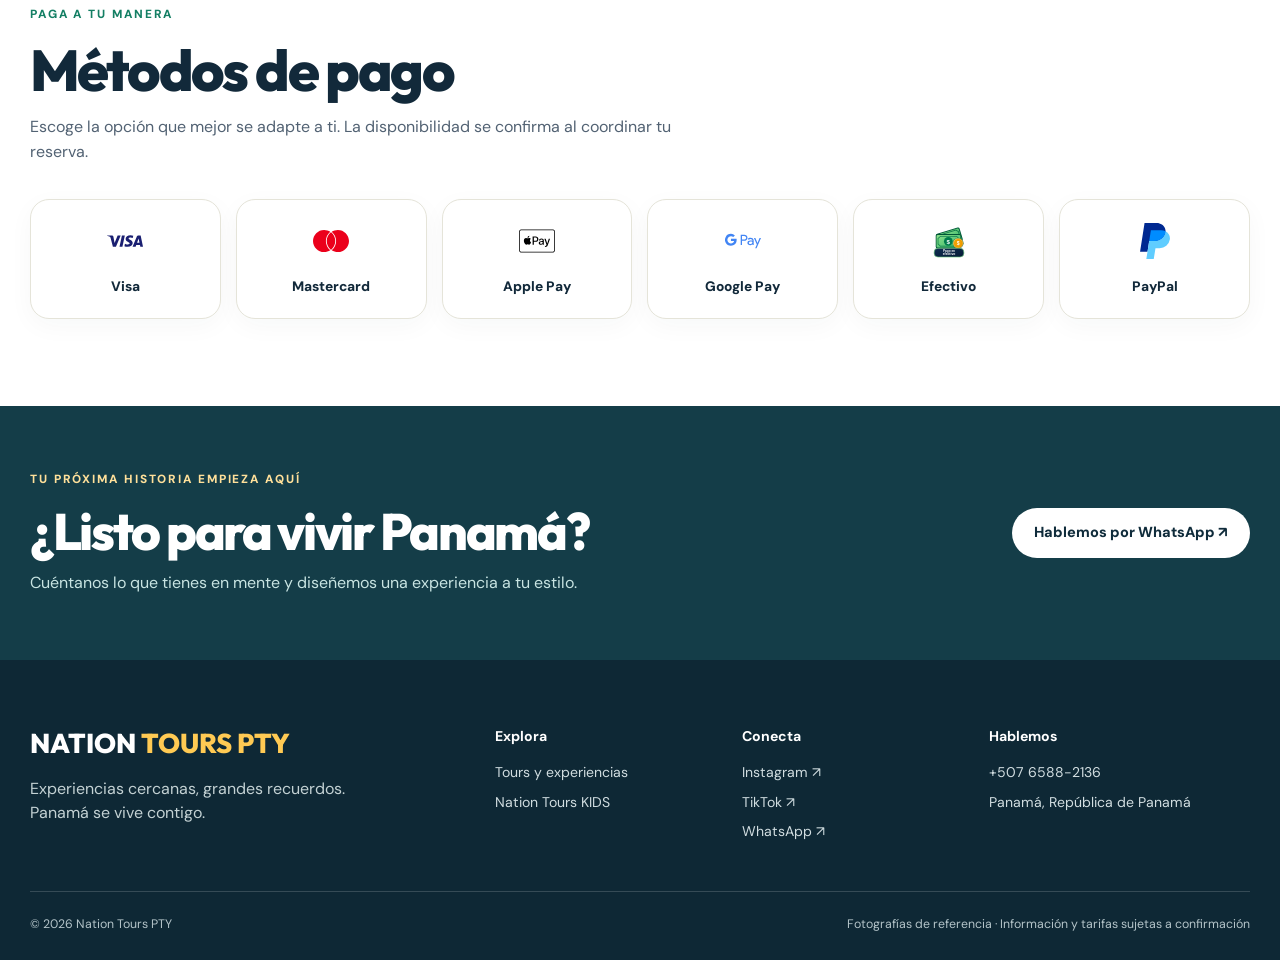
==== commit 355deb17: "Update idioma" ====
--- a/index.html
+++ b/index.html
@@ -3,4 +3,4 @@
 <html lang="es"><head><meta charset="utf-8"/><meta content="width=device-width,initial-scale=1" name="viewport"/><meta content="#f9f7ef" name="theme-color"/><title>Tours privados y experiencias guiadas en Panamá | Nation Tours PTY</title><meta content="Recorre el Canal de Panamá, Casco Antiguo y la Calzada de Amador con Nation Tours PTY. Experiencias privadas, servicios de traslado y guía local bilingüe." name="description"/><meta content="noindex,nofollow" name="robots"/><meta content="website" property="og:type"/><meta content="Nation Tours PTY" property="og:site_name"/><meta content="Tours privados y experiencias guiadas en Panamá | Nation Tours PTY" property="og:title"/><meta content="Recorre el Canal de Panamá, Casco Antiguo y la Calzada de Amador con Nation Tours PTY. Experiencias privadas, servicios de traslado y guía local bilingüe." property="og:description"/><link href="assets/img/favicon.svg" rel="icon" type="image/svg+xml"/><link href="https://images.unsplash.com" rel="preconnect"/><link href="assets/css/styles.css" rel="stylesheet"/></head><body><a class="skip" href="#main">Saltar al contenido</a><div class="topbar"><div class="wrap">Panamá a tu manera <span>✦</span> Tours privados · Viajes con recuerdos</div></div><header class="site-head"><div class="wrap navline"><a aria-label="Nation Tours PTY, inicio" class="brand" href="index.html"><img alt="Logo Nation Tours PTY" src="assets/img/logo-nation.jpg"/><span>NATION <b>TOURS PTY</b></span></a><nav aria-label="Principal" class="navigation" id="primaryNav"><a class="active" href="index.html">Inicio</a><a class="" href="tours.html">Tours</a><a href="transfers.html">Transfers</a><a class="" href="kids.html">Nation KIDS</a><a class="" href="contacto.html">Contacto</a></nav><div class="navright"><button aria-label="Cambiar idioma a inglés" class="lang-switch" type="button">EN</button><a class="btn btn-amber nav-cta" href="https://wa.me/50765882136?text=Hola%2C%20quiero%20conocer%20sus%20tours" rel="noopener" target="_blank">Planear mi tour <span>↗</span></a><button aria-controls="primaryNav" aria-expanded="false" class="menu-toggle" id="menuToggle" type="button">☰ <span class="sr-only">Abrir menú</span></button></div></div></header><main id="main"><section class="hero wrap"><div class="hero-copy"><span class="kicker">BIENVENIDO A NATION TOURS PTY</span><h1>Panamá se vive.<br/><em>No solo se visita.</em></h1><p>Tours privados y experiencias guiadas en Panamá. Descubre el Canal, Casco Antiguo, Amador y otros destinos con atención personalizada, transporte cómodo e itinerarios flexibles.</p><div class="hero-ctas"><a class="btn btn-coral" href="tours.html">Descubrir experiencias ↗</a></div><div class="hero-trust"><span>✳ Guía local bilingüe</span><span>✳ Tours privados y grupos pequeños</span><span>✳ Hidratación premium</span></div></div><div class="hero-image"><img alt="Playa tropical de referencia" src="https://images.unsplash.com/photo-1507525428034-b723cf961d3e?auto=format&amp;fit=crop&amp;w=1400&amp;q=85"/><div class="hero-sticker">TU<br/>PRÓXIMA<br/><b>AVENTURA</b> <span>↗</span></div><div class="hero-note">PANAMÁ, TE ESPERAMOS ☀</div></div></section><section class="section cream"><div class="wrap"><div class="section-heading"><span class="kicker">EXPERIENCIAS QUE CONECTAN</span><h2>Elige cómo quieres descubrir Panamá</h2><p>Tours privados, momentos especiales y planes diseñados para disfrutar sin prisa.</p></div><div class="brand-intro"><span class="kicker">EXPERIENCIAS GUIADAS EN PANAMÁ</span><p>Nation Tours PTY ofrece tours privados y experiencias en grupos pequeños para descubrir la historia, cultura y naturaleza de Panamá de la mano de una guía local bilingüe. Cada recorrido combina narración cultural, comodidad y atención personalizada.</p><div class="feature-pills"><span>Guía local bilingüe</span><span>Grupos privados y pequeños</span><span>Hidratación premium</span><span>Entradas según itinerario</span></div></div><div class="tour-grid"><a class="tour-card" href="tour-ciudad.html"><div class="tour-cover"><img alt="Fotografía de Panama City Tour" data-tour-image="panama-city" loading="lazy" src="assets/img/tour-placeholder.svg"/><span class="tour-count">01</span></div><div class="tour-info"><span class="kicker">CIUDAD · CANAL · CASCO ANTIGUO</span><h3>Panama City Tour</h3><p>Canal de Panamá, Amador y Casco Antiguo. 5–6 horas, desde B/. 85 por persona + ITBMS.</p><span class="text-link">Explorar experiencia <b>↗</b></span></div></a><a class="tour-card" href="tour-canal.html"><div class="tour-cover"><img alt="Fotografía de Panama Canal Experience" data-tour-image="panama-canal" loading="lazy" src="assets/img/tour-placeholder.svg"/><span class="tour-count">02</span></div><div class="tour-info"><span class="kicker">EXPERIENCIA CANAL</span><h3>Panama Canal Experience</h3><p>Canal, Calzada de Amador y Museo del Canal Interoceánico. 4–5 horas; precio a consultar.</p><span class="text-link">Explorar experiencia <b>↗</b></span></div></a><a class="tour-card" href="tour-privado.html"><div class="tour-cover"><img alt="Fotografía de Express desde Cruceros" data-tour-image="cruceros" loading="lazy" src="assets/img/tour-placeholder.svg"/><span class="tour-count">03</span></div><div class="tour-info"><span class="kicker">DESDE CRUCEROS</span><h3>Express desde Cruceros</h3><p>Opciones para pasajeros de cruceros. Duración e inclusiones sujetas a confirmación.</p><span class="text-link">Explorar experiencia <b>↗</b></span></div></a></div><p class="destinations-hint">Otros destinos: Panamá Viejo, Monkey Island, Gamboa, San Blas y Taboga. <a href="tours.html">Ver tours disponibles</a></p><div class="section-action"><a class="btn btn-dark" href="tours.html">Ver todos los tours ↗</a></div></div></section>
 <section class="split-feature wrap"><div class="feature-photo"><img alt="Paisaje de viaje ilustrativo" loading="lazy" src="https://images.unsplash.com/photo-1500530855697-b586d89ba3ee?auto=format&amp;fit=crop&amp;w=1400&amp;q=85"/><div class="feature-chip">MOMENTOS PARA RECORDAR ✦</div></div><div class="feature-text"><span class="kicker">EL DETALLE HACE LA DIFERENCIA</span><h2>Más que un tour.<br/><em>Una historia para llevarte.</em></h2><p>Desde la organización del recorrido hasta ese último recuerdo que te llevas a casa, cada detalle cuenta. Consulta qué incluye cada experiencia y encuentra tu plan ideal.</p><a class="text-link" href="tours.html">Conoce nuestras experiencias ↗</a></div></section>
 <section class="kids-banner"><div class="wrap kids-banner-inner"><div><span class="kicker light">NATION TOURS PTY KIDS</span><h2>Pequeños exploradores.<br/>Grandes descubrimientos.</h2><p>Un nuevo espacio dedicado a experiencias para niños, adolescentes, familias y grupos escolares.</p><a class="btn btn-white" href="kids.html">Conocer Nation KIDS ↗</a></div><img alt="Fotografía ilustrativa de infancia" loading="lazy" src="https://images.unsplash.com/photo-1503454537195-1dcabb73ffb9?auto=format&amp;fit=crop&amp;w=1400&amp;q=85"/></div></section>
-<section class="section pay-section"><div class="wrap"><div class="section-heading"><span class="kicker">PAGA A TU MANERA</span><h2>Métodos de pago</h2><p>Escoge la opción que mejor se adapte a ti. La disponibilidad se confirma al coordinar tu reserva.</p></div><div class="payments"><div class="pay-item"><span class="pay-logo"><img width="100" height="32" alt="Visa" src="/assets/img/pagos/visa.svg"/></span><span>Visa</span></div><div class="pay-item"><span class="pay-logo"><img width="100" height="32" alt="Mastercard" src="/assets/img/pagos/mastercard.svg"/></span><span>Mastercard</span></div><div class="pay-item"><span class="pay-logo"><img width="100" height="32" alt="Apple Pay" src="/assets/img/pagos/apple-pay.svg"/></span><span>Apple Pay</span></div><div class="pay-item"><span class="pay-logo"><img width="100" height="32" alt="Google Pay" src="/assets/img/pagos/google-pay.svg"/></span><span>Google Pay</span></div><div class="pay-item"><span class="pay-logo"><img width="100" height="32" alt="Efectivo" src="/assets/img/pagos/efectivo.svg"/></span><span>Efectivo</span></div><div class="pay-item"><span class="pay-logo"><img width="100" height="32" alt="Paypal" src="/assets/img/pagos/paypal.svg"/></span><span>PayPal</span></div></div></div></section><section class="cta-strip"><div class="wrap cta-inner"><div><span class="kicker light">TU PRÓXIMA HISTORIA EMPIEZA AQUÍ</span><h2>¿Listo para vivir Panamá?</h2><p>Cuéntanos lo que tienes en mente y diseñemos una experiencia a tu estilo.</p></div><a class="btn btn-white" href="https://wa.me/50765882136?text=Hola%20Nation%20Tours%20PTY%2C%20me%20interesa%20cotizar%20una%20experiencia" rel="noopener" target="_blank">Hablemos por WhatsApp ↗</a></div></section></main><footer class="site-footer"><div class="wrap footer-grid"><div><a class="footer-logo" href="index.html">NATION <span>TOURS PTY</span></a><p>Experiencias cercanas, grandes recuerdos.<br/>Panamá se vive contigo.</p></div><div><h4>Explora</h4><a href="tours.html">Tours y experiencias</a><a href="kids.html">Nation Tours KIDS</a></div><div><h4>Conecta</h4><a href="https://www.instagram.com/nationtourspty/" rel="noopener" target="_blank">Instagram ↗</a><a href="https://www.tiktok.com/@nationtourspty" rel="noopener" target="_blank">TikTok ↗</a><a href="https://wa.me/50765882136" rel="noopener" target="_blank">WhatsApp ↗</a></div><div><h4>Hablemos</h4><a href="tel:+50765882136">+507 6588-2136</a><small>Panamá, República de Panamá</small></div></div><div class="wrap footer-bottom"><span>© 2026 Nation Tours PTY</span><span>Fotografías de referencia · Información y tarifas sujetas a confirmación</span></div></footer><a aria-label="Escribir por WhatsApp" class="wa-float" href="https://wa.me/50765882136?text=Hola%2C%20quiero%20informaci%C3%B3n%20sobre%20Nation%20Tours%20PTY" rel="noopener" target="_blank"><svg fill="currentColor" height="28" viewbox="0 0 24 24" width="28"><path d="M12.04 2a9.94 9.94 0 0 0-8.5 15.1L2 22l5.05-1.48A9.95 9.95 0 1 0 12.04 2Zm0 18.1a8.1 8.1 0 0 1-4.14-1.13l-.3-.18-3 .88.88-2.9-.2-.32A8.1 8.1 0 1 1 12.04 20.1Zm4.5-6.05c-.25-.12-1.46-.72-1.69-.8-.23-.08-.39-.12-.55.12-.17.25-.63.8-.77.96-.14.16-.28.18-.53.06-.25-.13-1.04-.38-1.98-1.22-.73-.66-1.22-1.46-1.37-1.71-.14-.25-.01-.38.11-.5.11-.12.25-.28.37-.42.13-.14.17-.25.25-.41.08-.17.04-.32-.02-.44-.06-.13-.55-1.32-.75-1.8-.2-.47-.4-.4-.55-.41h-.47c-.16 0-.43.06-.66.31-.23.25-.86.85-.86 2.06 0 1.22.89 2.38 1.02 2.55.12.16 1.74 2.66 4.23 3.72.59.25 1.05.4 1.4.5.59.19 1.13.16 1.55.1.48-.06 1.46-.6 1.67-1.18.2-.57.2-1.08.14-1.18-.06-.1-.23-.16-.48-.29Z"></path></svg></a><script defer="" src="assets/js/app.js"></script><script defer="True" src="assets/js/tour-images.js"></script></body></html>+<section class="section pay-section"><div class="wrap"><div class="section-heading"><span class="kicker">PAGA A TU MANERA</span><h2>Métodos de pago</h2><p>Escoge la opción que mejor se adapte a ti. La disponibilidad se confirma al coordinar tu reserva.</p></div><div class="payments"><div class="pay-item"><span class="pay-logo"><img width="100" height="32" alt="Visa" src="/assets/img/pagos/visa.svg"/></span><span>Visa</span></div><div class="pay-item"><span class="pay-logo"><img width="100" height="32" alt="Mastercard" src="/assets/img/pagos/mastercard.svg"/></span><span>Mastercard</span></div><div class="pay-item"><span class="pay-logo"><img width="100" height="32" alt="Apple Pay" src="/assets/img/pagos/apple-pay.svg"/></span><span>Apple Pay</span></div><div class="pay-item"><span class="pay-logo"><img width="100" height="32" alt="Google Pay" src="/assets/img/pagos/google-pay.svg"/></span><span>Google Pay</span></div><div class="pay-item"><span class="pay-logo"><img width="100" height="32" alt="Efectivo" src="/assets/img/pagos/efectivo.svg"/></span><span>Efectivo</span></div><div class="pay-item"><span class="pay-logo"><img width="100" height="32" alt="Paypal" src="/assets/img/pagos/paypal.svg"/></span><span>PayPal</span></div></div></div></section><section class="cta-strip"><div class="wrap cta-inner"><div><span class="kicker light">TU PRÓXIMA HISTORIA EMPIEZA AQUÍ</span><h2>¿Listo para vivir Panamá?</h2><p>Cuéntanos lo que tienes en mente y diseñemos una experiencia a tu estilo.</p></div><a class="btn btn-white" href="https://wa.me/50765882136?text=Hola%20Nation%20Tours%20PTY%2C%20me%20interesa%20cotizar%20una%20experiencia" rel="noopener" target="_blank">Hablemos por WhatsApp ↗</a></div></section></main><footer class="site-footer"><div class="wrap footer-grid"><div><a class="footer-logo" href="index.html">NATION <span>TOURS PTY</span></a><p>Experiencias cercanas, grandes recuerdos.<br/>Panamá se vive contigo.</p></div><div><h4>Explora</h4><a href="tours.html">Tours y experiencias</a><a href="kids.html">Nation Tours KIDS</a></div><div><h4>Conecta</h4><a href="https://www.instagram.com/nationtourspty/" rel="noopener" target="_blank">Instagram ↗</a><a href="https://www.tiktok.com/@nationtourspty" rel="noopener" target="_blank">TikTok ↗</a><a href="https://wa.me/50765882136" rel="noopener" target="_blank">WhatsApp ↗</a></div><div><h4>Hablemos</h4><a href="tel:+50765882136">+507 6588-2136</a><small>Panamá, República de Panamá</small></div></div><div class="wrap footer-bottom"><span>© 2026 Nation Tours PTY</span><span>Fotografías de referencia · Información y tarifas sujetas a confirmación</span></div></footer><a aria-label="Escribir por WhatsApp" class="wa-float" href="https://wa.me/50765882136?text=Hola%2C%20quiero%20informaci%C3%B3n%20sobre%20Nation%20Tours%20PTY" rel="noopener" target="_blank"><svg fill="currentColor" height="28" viewbox="0 0 24 24" width="28"><path d="M12.04 2a9.94 9.94 0 0 0-8.5 15.1L2 22l5.05-1.48A9.95 9.95 0 1 0 12.04 2Zm0 18.1a8.1 8.1 0 0 1-4.14-1.13l-.3-.18-3 .88.88-2.9-.2-.32A8.1 8.1 0 1 1 12.04 20.1Zm4.5-6.05c-.25-.12-1.46-.72-1.69-.8-.23-.08-.39-.12-.55.12-.17.25-.63.8-.77.96-.14.16-.28.18-.53.06-.25-.13-1.04-.38-1.98-1.22-.73-.66-1.22-1.46-1.37-1.71-.14-.25-.01-.38.11-.5.11-.12.25-.28.37-.42.13-.14.17-.25.25-.41.08-.17.04-.32-.02-.44-.06-.13-.55-1.32-.75-1.8-.2-.47-.4-.4-.55-.41h-.47c-.16 0-.43.06-.66.31-.23.25-.86.85-.86 2.06 0 1.22.89 2.38 1.02 2.55.12.16 1.74 2.66 4.23 3.72.59.25 1.05.4 1.4.5.59.19 1.13.16 1.55.1.48-.06 1.46-.6 1.67-1.18.2-.57.2-1.08.14-1.18-.06-.1-.23-.16-.48-.29Z"></path></svg></a><script defer="" src="assets/js/app.js"></script><script defer src="assets/js/i18n.js"></script><script defer="True" src="assets/js/tour-images.js"></script></body></html>
--- a/assets/css/styles.css
+++ b/assets/css/styles.css
@@ -1,7 +1,7 @@
 
 @import url('https://fonts.googleapis.com/css2?family=DM+Sans:wght@400;500;600;700;800&family=Outfit:wght@400;500;600;700;800&display=swap');
 :root{--ink:#12293a;--muted:#526273;--white:#fff;--cream:#fff9ec;--sand:#f7f1e5;--navy:#102c3b;--green:#147f64;--yellow:#ffca53;--coral:#f57446;--line:#e5e4d9;--max:1220px;--shadow:0 22px 50px rgba(29,46,49,.13)}
-*{box-sizing:border-box}html{scroll-behavior:smooth}body{margin:0;font-family:'DM Sans',system-ui,sans-serif;background:#fffdf6;color:var(--ink);line-height:1.55;overflow-x:hidden}img{display:block;max-width:100%;object-fit:cover}button,input{font:inherit}button{cursor:pointer}a{text-decoration:none;color:inherit}.wrap{width:min(calc(100% - 42px),var(--max));margin-inline:auto}.sr-only{position:absolute;width:1px;height:1px;clip:rect(0,0,0,0);overflow:hidden}.skip{position:absolute;top:-100px;left:15px;background:white;z-index:999;padding:10px}.skip:focus{top:15px}h1,h2,h3,h4,p{margin:0}h1,h2,h3{font-family:Outfit,system-ui,sans-serif;letter-spacing:-.045em}h1{font-size:clamp(3.25rem,6.7vw,6.7rem);line-height:1.015;font-weight:800}h2{font-size:clamp(2.25rem,4.5vw,4.6rem);line-height:1.05;font-weight:800}h3{font-size:1.55rem;line-height:1.15}h1 em,h2 em{font-family:Georgia,serif;font-weight:400;color:var(--green)}p{color:var(--muted)}.kicker{display:block;font-size:.74rem;letter-spacing:.16em;text-transform:uppercase;font-weight:800;color:var(--green);margin-bottom:17px}.kicker.light{color:#ffe09a}.topbar{background:var(--navy);color:#ecf6e7;font-size:.75rem;text-align:center;padding:8px}.topbar span{color:var(--yellow);margin:0 15px}.site-head{position:sticky;top:0;background:rgba(255,253,246,.97);border-bottom:1px solid rgba(15,59,51,.08);backdrop-filter:blur(18px);z-index:90}.navline{height:83px;display:flex;align-items:center;gap:22px;justify-content:space-between}.brand{display:flex;align-items:center;gap:8px;min-width:200px;font-family:Outfit,sans-serif;font-weight:800;line-height:1.06;letter-spacing:-.03em}.brand img{width:62px;height:54px;object-fit:contain;background:#050505;border-radius:11px}.brand span{font-size:1.05rem}.brand b{color:var(--green);display:block}.navigation{display:flex;gap:clamp(13px,1.7vw,27px);align-items:center}.navigation a{font-weight:700;font-size:.87rem;white-space:nowrap;padding:10px 0;border-bottom:2px solid transparent}.navigation a:hover,.navigation a.active{color:var(--green);border-color:var(--green)}.navright{display:flex;align-items:center;gap:8px}.btn{border:0;display:inline-flex;align-items:center;justify-content:center;gap:11px;border-radius:999px;padding:14px 22px;font-size:.91rem;font-weight:800;transition:transform .2s,background .2s;text-align:center}.btn:hover{transform:translateY(-2px)}.btn-amber{background:var(--yellow);color:#102a36}.btn-coral{background:var(--coral);color:white}.btn-outline{border:1.5px solid #aab6af;color:var(--ink);background:transparent}.btn-dark{background:var(--navy);color:white}.btn-white{background:white;color:var(--navy)}.menu-toggle{display:none;background:var(--navy);color:white;border:0;border-radius:10px;padding:8px 13px;font-size:1.3rem}.hero{display:grid;grid-template-columns:1.05fr .95fr;gap:5%;align-items:center;padding-block:64px 74px;min-height:630px}.hero-copy p{font-size:1.11rem;max-width:560px;margin-top:25px}.hero-ctas{display:flex;gap:12px;flex-wrap:wrap;margin-top:32px}.hero-trust{display:flex;gap:19px;flex-wrap:wrap;margin-top:34px;font-size:.79rem;color:#476456;font-weight:800}.hero-image{height:530px;position:relative;min-width:0}.hero-image>img{width:100%;height:100%;border-radius:36px 140px 36px 36px;box-shadow:var(--shadow)}.hero-sticker{position:absolute;top:12%;left:-34px;transform:rotate(-9deg);background:var(--yellow);border:8px solid #fff9ec;border-radius:50%;width:175px;height:175px;display:flex;flex-direction:column;align-items:center;justify-content:center;text-align:center;line-height:1.08;font-family:Outfit,sans-serif;font-weight:800;font-size:1.15rem;color:#13363a;box-shadow:0 14px 35px #20361c3d}.hero-sticker b{color:#cf4b2d}.hero-sticker span{font-size:1.3rem}.hero-note{position:absolute;bottom:20px;left:18px;background:#fff;padding:10px 15px;border-radius:99px;font-size:.7rem;font-weight:800;letter-spacing:.09em}.section{padding:87px 0}.cream{background:var(--cream)}.light-section{background:#fffdf6}.section-heading{max-width:800px;margin-bottom:34px}.section-heading.center{text-align:center;margin-inline:auto}.section-heading p{max-width:700px;margin-top:15px}.tour-grid{display:grid;grid-template-columns:repeat(3,minmax(0,1fr));gap:22px}.tour-card{display:block;border-radius:25px;overflow:hidden;background:white;box-shadow:0 9px 25px rgba(22,46,52,.08);transition:transform .2s}.tour-card:hover{transform:translateY(-5px)}.tour-cover{height:250px;position:relative;overflow:hidden;background:#e6e1d4}.tour-cover img{width:100%;height:100%;transition:transform .35s}.tour-card:hover img{transform:scale(1.045)}.tour-count{position:absolute;top:17px;right:17px;background:white;padding:9px 12px;border-radius:12px;font-weight:800}.tour-info{padding:26px}.tour-info .kicker{margin-bottom:11px;font-size:.65rem}.tour-info p{margin:11px 0 18px}.text-link{font-weight:800;color:var(--green)}.text-link b{margin-left:6px}.section-action{text-align:center;margin-top:32px}.split-feature{padding-block:90px;display:grid;grid-template-columns:.95fr 1.05fr;gap:70px;align-items:center}.feature-photo{position:relative;min-height:450px}.feature-photo img{height:450px;width:100%;border-radius:130px 28px 28px 28px}.feature-chip{position:absolute;right:-20px;bottom:20px;background:var(--yellow);padding:15px;border-radius:14px;font-size:.72rem;font-weight:800;transform:rotate(5deg)}.feature-text p{margin:23px 0}.kids-banner{background:#0e886f;color:white;overflow:hidden}.kids-banner-inner{min-height:440px;display:grid;grid-template-columns:1fr .8fr;align-items:center;gap:70px}.kids-banner h2{max-width:750px}.kids-banner p{color:#e1f6ea;margin:20px 0 28px}.kids-banner img{height:440px;width:100%;clip-path:ellipse(90% 95% at 85% 50%)}.memory-tease{display:grid;grid-template-columns:1fr .9fr;align-items:center;gap:70px}.memory-tease p{margin:20px 0 25px}.memory-snap{position:relative;border:14px solid white;transform:rotate(3deg);box-shadow:var(--shadow);max-height:390px}.memory-snap img{width:100%;height:350px}.memory-snap span{position:absolute;bottom:13px;right:13px;background:#ffffffe3;padding:10px;font-weight:800;font-size:.75rem}.pay-section{background:#fff}.payments{display:grid;grid-template-columns:repeat(6,minmax(0,1fr));gap:15px}.pay-item{min-height:120px;border:1px solid var(--line);border-radius:19px;display:flex;flex-direction:column;align-items:center;justify-content:center;gap:15px;padding:14px 9px;background:#fff;box-shadow:0 7px 26px rgba(16,49,51,.035);font-weight:800;font-size:.86rem;text-align:center}.pay-logo{display:flex;align-items:center;justify-content:center;height:32px;max-width:105px}.pay-logo img{max-height:31px;max-width:100%;object-fit:contain}.cash-logo{background:#e3f4e4;border-radius:10px;min-width:43px;max-width:43px}.cta-strip{background:#143d48;color:white;padding:64px 0}.cta-inner{display:flex;justify-content:space-between;gap:40px;align-items:center}.cta-inner h2{font-size:clamp(2rem,4vw,3.6rem)}.cta-inner p{color:#c8e4e2;margin-top:12px}.site-footer{background:#0e2835;color:white;padding:66px 0 26px}.footer-grid{display:grid;grid-template-columns:2fr 1fr 1fr 1.2fr;gap:30px}.footer-logo{font:800 1.7rem Outfit}.footer-logo span{color:var(--yellow)}.footer-grid p{margin-top:16px;color:#c4d2d4}.footer-grid h4{margin-bottom:14px;font-size:.88rem}.footer-grid a:not(.footer-logo),.footer-grid small{display:block;color:#d1dde0;font-size:.88rem;margin:8px 0}.footer-bottom{display:flex;justify-content:space-between;gap:20px;border-top:1px solid #ffffff29;margin-top:40px;padding-top:23px;font-size:.77rem;color:#b4c4c9}.wa-float{position:fixed;z-index:100;bottom:20px;right:20px;background:#20cf70;color:white;width:58px;height:58px;border-radius:50%;display:grid;place-items:center;box-shadow:0 12px 30px #10332255}.page-hero{padding-block:85px 70px;max-width:900px}.page-hero p{font-size:1.1rem;margin-top:22px;max-width:720px}.notice{background:#fff4cf;border:1px solid #f3d685;padding:15px 20px;border-radius:12px;margin-bottom:25px;font-size:.85rem;color:#664e19}.tour-hero{height:560px;position:relative;background:#255d59}.tour-hero>img{width:100%;height:100%;position:absolute;inset:0}.tour-hero-overlay{position:relative;height:100%;background:linear-gradient(90deg,#082a33c9,transparent 90%);display:flex;align-items:center;color:white}.tour-hero-overlay .wrap{position:relative}.tour-hero h1{max-width:760px;font-size:clamp(3rem,6vw,6rem)}.tour-hero p{max-width:600px;color:#e5f3ef;font-size:1.1rem;margin:20px 0 24px}.tour-hero h1 em{color:#ffe3a0}.back-link{display:block;color:#fff;margin-bottom:45px;font-weight:700}.tour-detail{display:grid;grid-template-columns:1fr .8fr;gap:70px;align-items:start}.tour-detail p{margin:20px 0}.detail-panel{padding:34px;background:white;border-radius:23px;box-shadow:var(--shadow)}.detail-panel h3{margin-bottom:16px}.detail-row{display:flex;gap:12px;border-bottom:1px solid #eaece2;padding:13px 0;color:#425a62}.detail-row span:first-child{color:var(--green)}.detail-panel .btn{margin-top:22px}.slider{position:relative}.slider-track{display:flex;gap:18px;overflow:auto;scroll-snap-type:x mandatory;scrollbar-width:none;border-radius:20px}.slider-track::-webkit-scrollbar{display:none}.album-slide{flex:0 0 min(75%,460px);height:290px;scroll-snap-align:start}.album-slide img{height:100%;width:100%;border-radius:20px}.slide-arrow{position:absolute;top:45%;z-index:5;background:white;box-shadow:0 10px 30px #0003;border:0;border-radius:50%;height:49px;width:49px;font-size:2rem}.slide-arrow.prev{left:12px}.slide-arrow.next{right:12px}.kids-page-hero{background:#0d9b83;color:white}.kids-hero-layout{display:grid;grid-template-columns:1fr .95fr;gap:65px;align-items:center;padding-block:80px}.kids-hero-layout h1{font-size:clamp(3rem,5vw,5rem)}.kids-hero-layout h1 em{color:var(--yellow)}.kids-hero-layout p{color:#f0fff6;margin:20px 0 27px}.kids-hero-layout img{height:450px;width:100%;border-radius:60px 180px 60px 60px}.feature-grid{display:grid;grid-template-columns:repeat(3,1fr);gap:22px}.feature-grid article{padding:32px;border-radius:20px;background:#fff;border:1px solid #e4e6db}.feature-grid article span{font-size:2.8rem;font-weight:900;color:var(--coral)}.feature-grid article h3{margin:10px 0}.small-note{margin-top:27px;font-size:.85rem}.memory-hero{background:linear-gradient(115deg,#133c44,#0d7362);color:white}.memory-hero-grid{display:grid;grid-template-columns:1.05fr .95fr;gap:7%;align-items:center;padding-block:90px}.memory-hero h1{font-size:clamp(3rem,5.5vw,5.6rem)}.memory-hero h1 em{color:#ffcf70}.memory-hero p{color:#d5e9e3;margin-top:18px}.access-form{background:white;border-radius:24px;padding:24px;max-width:510px;margin-top:32px;color:var(--ink);box-shadow:var(--shadow)}.access-form label{font-weight:800;font-size:.92rem;display:block;margin-bottom:12px}.access-inline{display:flex;gap:9px}.access-inline input{width:100%;min-width:0;border:1px solid #cad8d3;border-radius:12px;padding:14px;outline-color:var(--green)}.access-inline .btn{white-space:nowrap;padding:12px 16px}.access-form .form-message{margin-top:10px;color:#a33d24;min-height:1em;font-size:.83rem}.hint{font-size:.88rem}.hint a{color:#ffd98c;text-decoration:underline;font-weight:700}.memory-hero-visual{position:relative;min-height:490px}.memory-hero-visual img{height:490px;width:100%;border-radius:30px 120px 30px 30px}.memory-hero-caption{position:absolute;bottom:20px;left:-20px;background:var(--yellow);padding:18px;font-size:.85rem;font-weight:900;border-radius:12px;color:#1c3438;transform:rotate(-3deg)}[hidden]{display:none!important}.album-preview-grid{display:grid;grid-template-columns:repeat(3,minmax(0,1fr));gap:20px}.preview-album{border-radius:22px;background:white;overflow:hidden;box-shadow:0 7px 28px #1c36330d}.preview-album img{height:230px;width:100%}.preview-album>div{padding:21px}.preview-album span{font-size:.68rem;color:var(--green);font-weight:900;letter-spacing:.1em}.preview-album h3{margin:10px 0}.review-row{display:flex;align-items:center;justify-content:space-between;gap:25px;background:#fff;border-radius:20px;padding:30px}.review-row p{margin-top:10px}.contact-grid{display:grid;grid-template-columns:1fr .9fr;gap:45px;align-items:stretch}.contact-card{background:#fff;border-radius:27px;padding:42px}.contact-card p{margin:18px 0 24px}.contact-socials{margin-top:30px;display:grid;gap:9px}.contact-socials a{display:flex;justify-content:space-between;gap:15px;padding:18px 0;border-bottom:1px solid var(--line);font-weight:800}.contact-socials b{font-size:.85rem;color:var(--green)}.contact-photo{position:relative}.contact-photo img{width:100%;height:100%;min-height:450px;border-radius:29px}.contact-photo div{position:absolute;left:20px;bottom:20px;padding:15px;background:#fff;border-radius:13px;font-size:.78rem;font-weight:900}
+*{box-sizing:border-box}html{scroll-behavior:smooth}body{margin:0;font-family:'DM Sans',system-ui,sans-serif;background:#fffdf6;color:var(--ink);line-height:1.55;overflow-x:hidden}img{display:block;max-width:100%;object-fit:cover}button,input{font:inherit}button{cursor:pointer}a{text-decoration:none;color:inherit}.wrap{width:min(calc(100% - 42px),var(--max));margin-inline:auto}.sr-only{position:absolute;width:1px;height:1px;clip:rect(0,0,0,0);overflow:hidden}.skip{position:absolute;top:-100px;left:15px;background:white;z-index:999;padding:10px}.skip:focus{top:15px}h1,h2,h3,h4,p{margin:0}h1,h2,h3{font-family:Outfit,system-ui,sans-serif;letter-spacing:-.045em}h1{font-size:clamp(3.25rem,6.7vw,6.7rem);line-height:1.015;font-weight:800}h2{font-size:clamp(2.25rem,4.5vw,4.6rem);line-height:1.05;font-weight:800}h3{font-size:1.55rem;line-height:1.15}h1 em,h2 em{font-family:Georgia,serif;font-weight:400;color:var(--green)}p{color:var(--muted)}.kicker{display:block;font-size:.74rem;letter-spacing:.16em;text-transform:uppercase;font-weight:800;color:var(--green);margin-bottom:17px}.kicker.light{color:#ffe09a}.topbar{background:var(--navy);color:#ecf6e7;font-size:.75rem;text-align:center;padding:8px}.topbar span{color:var(--yellow);margin:0 15px}.site-head{position:sticky;top:0;background:rgba(255,253,246,.97);border-bottom:1px solid rgba(15,59,51,.08);backdrop-filter:blur(18px);z-index:90}.navline{height:83px;display:flex;align-items:center;gap:22px;justify-content:space-between}.brand{display:flex;align-items:center;gap:8px;min-width:200px;font-family:Outfit,sans-serif;font-weight:800;line-height:1.06;letter-spacing:-.03em}.brand img{width:62px;height:54px;object-fit:contain;background:#050505;border-radius:11px}.brand span{font-size:1.05rem}.brand b{color:var(--green);display:block}.navigation{display:flex;gap:clamp(13px,1.7vw,27px);align-items:center}.navigation a{font-weight:700;font-size:.87rem;white-space:nowrap;padding:10px 0;border-bottom:2px solid transparent}.navigation a:hover,.navigation a.active{color:var(--green);border-color:var(--green)}.navright{display:flex;align-items:center;gap:8px}.btn{border:0;display:inline-flex;align-items:center;justify-content:center;gap:11px;border-radius:999px;padding:14px 22px;font-size:.91rem;font-weight:800;transition:transform .2s,background .2s;text-align:center}.btn:hover{transform:translateY(-2px)}.btn-amber{background:var(--yellow);color:#102a36}.btn-coral{background:var(--coral);color:white}.btn-outline{border:1.5px solid #aab6af;color:var(--ink);background:transparent}.btn-dark{background:var(--navy);color:white}.btn-white{background:white;color:var(--navy)}.menu-toggle{display:none;background:var(--navy);color:white;border:0;border-radius:10px;padding:8px 13px;font-size:1.3rem}.hero{display:grid;grid-template-columns:1.05fr .95fr;gap:5%;align-items:center;padding-block:64px 74px;min-height:630px}.hero-copy p{font-size:1.11rem;max-width:560px;margin-top:25px}.hero-ctas{display:flex;gap:12px;flex-wrap:wrap;margin-top:32px}.hero-trust{display:flex;gap:19px;flex-wrap:wrap;margin-top:34px;font-size:.79rem;color:#476456;font-weight:800}.hero-image{height:530px;position:relative;min-width:0}.hero-image>img{width:100%;height:100%;border-radius:36px 140px 36px 36px;box-shadow:var(--shadow)}.hero-sticker{position:absolute;top:12%;left:-34px;transform:rotate(-9deg);background:var(--yellow);border:8px solid #fff9ec;border-radius:50%;width:175px;height:175px;display:flex;flex-direction:column;align-items:center;justify-content:center;text-align:center;line-height:1.08;font-family:Outfit,sans-serif;font-weight:800;font-size:1.15rem;color:#13363a;box-shadow:0 14px 35px #20361c3d}.hero-sticker b{color:#cf4b2d}.hero-sticker span{font-size:1.3rem}.hero-note{position:absolute;bottom:20px;left:18px;background:#fff;padding:10px 15px;border-radius:99px;font-size:.7rem;font-weight:800;letter-spacing:.09em}.section{padding:87px 0}.cream{background:var(--cream)}.light-section{background:#fffdf6}.section-heading{max-width:800px;margin-bottom:34px}.section-heading.center{text-align:center;margin-inline:auto}.section-heading p{max-width:700px;margin-top:15px}.tour-grid{display:grid;grid-template-columns:repeat(3,minmax(0,1fr));gap:22px}.tour-card{display:block;border-radius:25px;overflow:hidden;background:white;box-shadow:0 9px 25px rgba(22,46,52,.08);transition:transform .2s}.tour-card:hover{transform:translateY(-5px)}.tour-cover{height:250px;position:relative;overflow:hidden;background:#e6e1d4}.tour-cover img{width:100%;height:100%;transition:transform .35s}.tour-card:hover img{transform:scale(1.045)}.tour-count{position:absolute;top:17px;right:17px;background:white;padding:9px 12px;border-radius:12px;font-weight:800}.tour-info{padding:26px}.tour-info .kicker{margin-bottom:11px;font-size:.65rem}.tour-info p{margin:11px 0 18px}.text-link{font-weight:800;color:var(--green)}.text-link b{margin-left:6px}.section-action{text-align:center;margin-top:32px}.split-feature{padding-block:90px;display:grid;grid-template-columns:.95fr 1.05fr;gap:70px;align-items:center}.feature-photo{position:relative;min-height:450px}.feature-photo img{height:450px;width:100%;border-radius:130px 28px 28px 28px}.feature-chip{position:absolute;right:-20px;bottom:20px;background:var(--yellow);padding:15px;border-radius:14px;font-size:.72rem;font-weight:800;transform:rotate(5deg)}.feature-text p{margin:23px 0}.kids-banner{background:#0e886f;color:white;overflow:hidden}.kids-banner-inner{min-height:440px;display:grid;grid-template-columns:1fr .8fr;align-items:center;gap:70px}.kids-banner h2{max-width:750px}.kids-banner p{color:#e1f6ea;margin:20px 0 28px}.kids-banner img{height:440px;width:100%;clip-path:ellipse(90% 95% at 85% 50%)}.memory-tease{display:grid;grid-template-columns:1fr .9fr;align-items:center;gap:70px}.memory-tease p{margin:20px 0 25px}.memory-snap{position:relative;border:14px solid white;transform:rotate(3deg);box-shadow:var(--shadow);max-height:390px}.memory-snap img{width:100%;height:350px}.memory-snap span{position:absolute;bottom:13px;right:13px;background:#ffffffe3;padding:10px;font-weight:800;font-size:.75rem}.pay-section{background:#fff}.payments{display:grid;grid-template-columns:repeat(6,minmax(0,1fr));gap:15px}.pay-item{min-height:120px;border:1px solid var(--line);border-radius:19px;display:flex;flex-direction:column;align-items:center;justify-content:center;gap:15px;padding:14px 9px;background:#fff;box-shadow:0 7px 26px rgba(16,49,51,.035);font-weight:800;font-size:.86rem;text-align:center}.pay-logo{display:flex;align-items:center;justify-content:center;width:110px;max-width:100%;height:40px}.pay-logo img{display:block;width:auto;max-width:100%;height:auto;max-height:36px;object-fit:contain}.cash-logo{background:#e3f4e4;border-radius:10px;min-width:43px;max-width:43px}.cta-strip{background:#143d48;color:white;padding:64px 0}.cta-inner{display:flex;justify-content:space-between;gap:40px;align-items:center}.cta-inner h2{font-size:clamp(2rem,4vw,3.6rem)}.cta-inner p{color:#c8e4e2;margin-top:12px}.site-footer{background:#0e2835;color:white;padding:66px 0 26px}.footer-grid{display:grid;grid-template-columns:2fr 1fr 1fr 1.2fr;gap:30px}.footer-logo{font:800 1.7rem Outfit}.footer-logo span{color:var(--yellow)}.footer-grid p{margin-top:16px;color:#c4d2d4}.footer-grid h4{margin-bottom:14px;font-size:.88rem}.footer-grid a:not(.footer-logo),.footer-grid small{display:block;color:#d1dde0;font-size:.88rem;margin:8px 0}.footer-bottom{display:flex;justify-content:space-between;gap:20px;border-top:1px solid #ffffff29;margin-top:40px;padding-top:23px;font-size:.77rem;color:#b4c4c9}.wa-float{position:fixed;z-index:100;bottom:20px;right:20px;background:#20cf70;color:white;width:58px;height:58px;border-radius:50%;display:grid;place-items:center;box-shadow:0 12px 30px #10332255}.page-hero{padding-block:85px 70px;max-width:900px}.page-hero p{font-size:1.1rem;margin-top:22px;max-width:720px}.notice{background:#fff4cf;border:1px solid #f3d685;padding:15px 20px;border-radius:12px;margin-bottom:25px;font-size:.85rem;color:#664e19}.tour-hero{height:560px;position:relative;background:#255d59}.tour-hero>img{width:100%;height:100%;position:absolute;inset:0}.tour-hero-overlay{position:relative;height:100%;background:linear-gradient(90deg,#082a33c9,transparent 90%);display:flex;align-items:center;color:white}.tour-hero-overlay .wrap{position:relative}.tour-hero h1{max-width:760px;font-size:clamp(3rem,6vw,6rem)}.tour-hero p{max-width:600px;color:#e5f3ef;font-size:1.1rem;margin:20px 0 24px}.tour-hero h1 em{color:#ffe3a0}.back-link{display:block;color:#fff;margin-bottom:45px;font-weight:700}.tour-detail{display:grid;grid-template-columns:1fr .8fr;gap:70px;align-items:start}.tour-detail p{margin:20px 0}.detail-panel{padding:34px;background:white;border-radius:23px;box-shadow:var(--shadow)}.detail-panel h3{margin-bottom:16px}.detail-row{display:flex;gap:12px;border-bottom:1px solid #eaece2;padding:13px 0;color:#425a62}.detail-row span:first-child{color:var(--green)}.detail-panel .btn{margin-top:22px}.slider{position:relative}.slider-track{display:flex;gap:18px;overflow:auto;scroll-snap-type:x mandatory;scrollbar-width:none;border-radius:20px}.slider-track::-webkit-scrollbar{display:none}.album-slide{flex:0 0 min(75%,460px);height:290px;scroll-snap-align:start}.album-slide img{height:100%;width:100%;border-radius:20px}.slide-arrow{position:absolute;top:45%;z-index:5;background:white;box-shadow:0 10px 30px #0003;border:0;border-radius:50%;height:49px;width:49px;font-size:2rem}.slide-arrow.prev{left:12px}.slide-arrow.next{right:12px}.kids-page-hero{background:#0d9b83;color:white}.kids-hero-layout{display:grid;grid-template-columns:1fr .95fr;gap:65px;align-items:center;padding-block:80px}.kids-hero-layout h1{font-size:clamp(3rem,5vw,5rem)}.kids-hero-layout h1 em{color:var(--yellow)}.kids-hero-layout p{color:#f0fff6;margin:20px 0 27px}.kids-hero-layout img{height:450px;width:100%;border-radius:60px 180px 60px 60px}.feature-grid{display:grid;grid-template-columns:repeat(3,1fr);gap:22px}.feature-grid article{padding:32px;border-radius:20px;background:#fff;border:1px solid #e4e6db}.feature-grid article span{font-size:2.8rem;font-weight:900;color:var(--coral)}.feature-grid article h3{margin:10px 0}.small-note{margin-top:27px;font-size:.85rem}.memory-hero{background:linear-gradient(115deg,#133c44,#0d7362);color:white}.memory-hero-grid{display:grid;grid-template-columns:1.05fr .95fr;gap:7%;align-items:center;padding-block:90px}.memory-hero h1{font-size:clamp(3rem,5.5vw,5.6rem)}.memory-hero h1 em{color:#ffcf70}.memory-hero p{color:#d5e9e3;margin-top:18px}.access-form{background:white;border-radius:24px;padding:24px;max-width:510px;margin-top:32px;color:var(--ink);box-shadow:var(--shadow)}.access-form label{font-weight:800;font-size:.92rem;display:block;margin-bottom:12px}.access-inline{display:flex;gap:9px}.access-inline input{width:100%;min-width:0;border:1px solid #cad8d3;border-radius:12px;padding:14px;outline-color:var(--green)}.access-inline .btn{white-space:nowrap;padding:12px 16px}.access-form .form-message{margin-top:10px;color:#a33d24;min-height:1em;font-size:.83rem}.hint{font-size:.88rem}.hint a{color:#ffd98c;text-decoration:underline;font-weight:700}.memory-hero-visual{position:relative;min-height:490px}.memory-hero-visual img{height:490px;width:100%;border-radius:30px 120px 30px 30px}.memory-hero-caption{position:absolute;bottom:20px;left:-20px;background:var(--yellow);padding:18px;font-size:.85rem;font-weight:900;border-radius:12px;color:#1c3438;transform:rotate(-3deg)}[hidden]{display:none!important}.album-preview-grid{display:grid;grid-template-columns:repeat(3,minmax(0,1fr));gap:20px}.preview-album{border-radius:22px;background:white;overflow:hidden;box-shadow:0 7px 28px #1c36330d}.preview-album img{height:230px;width:100%}.preview-album>div{padding:21px}.preview-album span{font-size:.68rem;color:var(--green);font-weight:900;letter-spacing:.1em}.preview-album h3{margin:10px 0}.review-row{display:flex;align-items:center;justify-content:space-between;gap:25px;background:#fff;border-radius:20px;padding:30px}.review-row p{margin-top:10px}.contact-grid{display:grid;grid-template-columns:1fr .9fr;gap:45px;align-items:stretch}.contact-card{background:#fff;border-radius:27px;padding:42px}.contact-card p{margin:18px 0 24px}.contact-socials{margin-top:30px;display:grid;gap:9px}.contact-socials a{display:flex;justify-content:space-between;gap:15px;padding:18px 0;border-bottom:1px solid var(--line);font-weight:800}.contact-socials b{font-size:.85rem;color:var(--green)}.contact-photo{position:relative}.contact-photo img{width:100%;height:100%;min-height:450px;border-radius:29px}.contact-photo div{position:absolute;left:20px;bottom:20px;padding:15px;background:#fff;border-radius:13px;font-size:.78rem;font-weight:900}
 /* GALLERY AND ADMIN: intentionally constrained to viewport, no sideways overflow */
 .guest-album{background:white;border-radius:25px;padding:28px;box-shadow:var(--shadow)}.guest-album h2{font-size:2.5rem}.guest-album>p{margin:12px 0 25px}.guest-gallery{display:grid;grid-template-columns:repeat(3,minmax(0,1fr));gap:15px}.guest-gallery img{width:100%;height:230px;border-radius:17px}.album-controls{display:flex;justify-content:space-between;gap:15px;align-items:center;margin-top:24px;flex-wrap:wrap}.admin-shell{background:#f4f8f7;border:1px solid #d9e7e3;border-radius:24px;overflow:hidden;box-shadow:var(--shadow)}.admin-top{background:#123d48;color:white;padding:22px 25px;display:flex;align-items:center;justify-content:space-between;gap:15px}.admin-top p{color:#d5eeec;font-size:.85rem}.admin-layout{display:grid;grid-template-columns:205px minmax(0,1fr)}.admin-side{background:#e6f2ed;padding:16px;display:flex;flex-direction:column;gap:7px}.admin-side button{border:0;background:transparent;text-align:left;padding:12px 13px;border-radius:11px;color:#24505b;font-weight:700}.admin-side button.active{background:#123d48;color:white}.admin-main{min-width:0;padding:22px}.admin-main h2{font-size:2rem}.admin-main>p{margin:8px 0 22px}.admin-stats{display:grid;grid-template-columns:repeat(3,minmax(0,1fr));gap:12px;margin-bottom:20px}.admin-stat{background:white;border:1px solid #e0e8e5;border-radius:14px;padding:17px;min-width:0}.admin-stat strong{display:block;font-size:1.6rem}.admin-stat small{color:#64807c}.admin-cols{display:grid;grid-template-columns:1.1fr .9fr;gap:17px;min-width:0}.admin-box{background:white;border:1px solid #e0e8e5;border-radius:17px;padding:19px;min-width:0}.admin-box h3{font-size:1.23rem}.admin-box p{font-size:.85rem;margin:10px 0}.dropzone{border:2px dashed #9ac1b1;background:#f4faf6;border-radius:14px;padding:24px;text-align:center;cursor:pointer;display:block;margin:18px 0}.dropzone strong{display:block}.dropzone small{display:block;color:#607a70}.dropzone input{position:absolute;opacity:0;width:1px;height:1px}.admin-input{width:100%;border:1px solid #c5d7d0;border-radius:11px;padding:12px 14px;margin-top:9px;min-width:0}.admin-label{display:block;margin:15px 0 7px;font-weight:800;font-size:.85rem}.admin-cols .btn{margin-top:13px}.admin-list{display:grid;gap:10px;margin-top:14px}.admin-album{background:#f2f8f5;border-radius:12px;padding:14px;display:flex;justify-content:space-between;gap:12px;align-items:center}.admin-album small{color:#66847a;display:block}.admin-album button{border:0;background:#dbeee7;padding:8px 10px;border-radius:9px;font-size:.76rem;font-weight:800}.admin-preview{display:grid;grid-template-columns:repeat(3,minmax(0,1fr));gap:8px}.admin-preview img{width:100%;height:90px;border-radius:9px}.admin-hint{background:#fff0d0;border-radius:14px;padding:14px;color:#70531b;font-size:.85rem;margin-top:17px}.tabs-inline{display:flex;flex-wrap:wrap;gap:8px}.tabs-inline button{border:1px solid #d1e2db;background:#f4faf5;border-radius:99px;padding:8px 12px;font-size:.82rem;font-weight:700}.tabs-inline button.selected{background:var(--green);color:white}.admin-actions{display:flex;gap:10px;flex-wrap:wrap}.sample-badge{background:#fff0d3;color:#7a5016;padding:6px 10px;border-radius:8px;font-size:.72rem;font-weight:800}.brand-demo{position:relative;border-radius:15px;overflow:hidden}.brand-demo img{width:100%;height:180px}.brand-demo .watermark{position:absolute;bottom:10px;right:10px;background:#ffffffdb;padding:7px;border-radius:7px;font-size:.72rem;font-weight:900}.admin-section[hidden]{display:none!important}
 @media(max-width:1100px){.navigation{gap:12px}.nav-cta{display:none}.hero{gap:4%;min-height:auto}.hero-image{height:480px}.tour-grid,.album-preview-grid{grid-template-columns:repeat(2,minmax(0,1fr))}.payments{grid-template-columns:repeat(3,minmax(0,1fr))}.admin-cols{grid-template-columns:1fr}.footer-grid{grid-template-columns:repeat(2,1fr)}}
